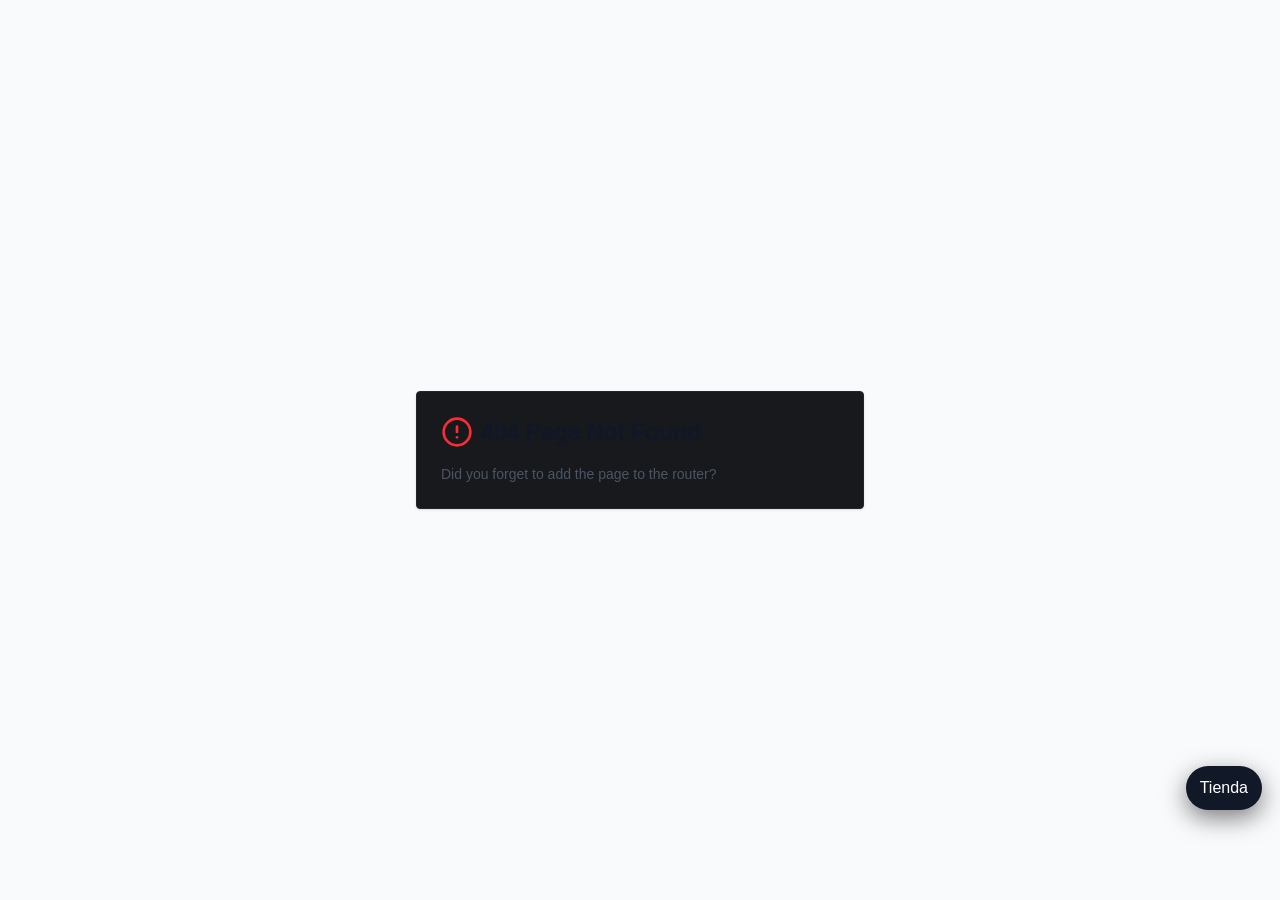
==== index.html @ 41b5351c "Add static store page and cart (demo mailto checkout)" ====
<!DOCTYPE html>
<html lang="en">
  <head>
    <meta charset="UTF-8" />
    <meta name="viewport" content="width=device-width, initial-scale=1.0, maximum-scale=1" />
    <title>galexx_mx</title>
    <meta name="description" content="galexx_mx — built on Replit. Update this description to reflect the app." />
    <meta name="robots" content="index, follow" />
    <meta property="og:title" content="galexx_mx" />
    <meta property="og:description" content="galexx_mx — built on Replit. Update this description to reflect the app." />
    <meta property="og:type" content="website" />
    <meta name="twitter:card" content="summary_large_image" />
    <meta name="twitter:title" content="galexx_mx" />
    <meta name="twitter:description" content="galexx_mx — built on Replit. Update this description to reflect the app." />
    <link rel="icon" type="image/svg+xml" href="favicon.svg" />
    <link rel="preload" as="style" href="assets/index-DTHkgMTy.css">
    <link rel="stylesheet" crossorigin href="assets/index-DTHkgMTy.css">
    <link rel="preload" as="script" href="assets/index-BHM8UHdv.js">
    <script type="module" crossorigin src="assets/index-BHM8UHdv.js"></script>
  </head>
  <body>
    <div id="root"></div>
    <a href="store.html" style="position:fixed;right:18px;bottom:90px;background:#111827;color:#fff;padding:10px 14px;border-radius:999px;z-index:999;box-shadow:0 8px 24px rgba(0,0,0,.5);text-decoration:none">Tienda</a>
  </body>
</html>
---- assets/index-DTHkgMTy.css ----
@layer components;@layer properties{@supports (((-webkit-hyphens:none)) and (not (margin-trim:inline))) or ((-moz-orient:inline) and (not (color:rgb(from red r g b)))){*,:before,:after,::backdrop{--tw-translate-x:0;--tw-translate-y:0;--tw-translate-z:0;--tw-scale-x:1;--tw-scale-y:1;--tw-scale-z:1;--tw-rotate-x:initial;--tw-rotate-y:initial;--tw-rotate-z:initial;--tw-skew-x:initial;--tw-skew-y:initial;--tw-scroll-snap-strictness:proximity;--tw-space-y-reverse:0;--tw-space-x-reverse:0;--tw-border-style:solid;--tw-gradient-position:initial;--tw-gradient-from:#0000;--tw-gradient-via:#0000;--tw-gradient-to:#0000;--tw-gradient-stops:initial;--tw-gradient-via-stops:initial;--tw-gradient-from-position:0%;--tw-gradient-via-position:50%;--tw-gradient-to-position:100%;--tw-leading:initial;--tw-font-weight:initial;--tw-tracking:initial;--tw-ordinal:initial;--tw-slashed-zero:initial;--tw-numeric-figure:initial;--tw-numeric-spacing:initial;--tw-numeric-fraction:initial;--tw-shadow:0 0 #0000;--tw-shadow-color:initial;--tw-shadow-alpha:100%;--tw-inset-shadow:0 0 #0000;--tw-inset-shadow-color:initial;--tw-inset-shadow-alpha:100%;--tw-ring-color:initial;--tw-ring-shadow:0 0 #0000;--tw-inset-ring-color:initial;--tw-inset-ring-shadow:0 0 #0000;--tw-ring-inset:initial;--tw-ring-offset-width:0px;--tw-ring-offset-color:#fff;--tw-ring-offset-shadow:0 0 #0000;--tw-outline-style:solid;--tw-backdrop-blur:initial;--tw-backdrop-brightness:initial;--tw-backdrop-contrast:initial;--tw-backdrop-grayscale:initial;--tw-backdrop-hue-rotate:initial;--tw-backdrop-invert:initial;--tw-backdrop-opacity:initial;--tw-backdrop-saturate:initial;--tw-backdrop-sepia:initial;--tw-duration:initial;--tw-ease:initial;--tw-content:"";--tw-animation-delay:0s;--tw-animation-direction:normal;--tw-animation-duration:initial;--tw-animation-fill-mode:none;--tw-animation-iteration-count:1;--tw-enter-blur:0;--tw-enter-opacity:1;--tw-enter-rotate:0;--tw-enter-scale:1;--tw-enter-translate-x:0;--tw-enter-translate-y:0;--tw-exit-blur:0;--tw-exit-opacity:1;--tw-exit-rotate:0;--tw-exit-scale:1;--tw-exit-translate-x:0;--tw-exit-translate-y:0}}}@layer theme{:root,:host{--font-mono:ui-monospace, SFMono-Regular, Menlo, Monaco, Consolas, "Liberation Mono", "Courier New", monospace;--color-red-50:oklch(97.1% .013 17.38);--color-red-300:oklch(80.8% .114 19.571);--color-red-400:oklch(70.4% .191 22.216);--color-red-500:oklch(63.7% .237 25.331);--color-red-600:oklch(57.7% .245 27.325);--color-gray-50:oklch(98.5% .002 247.839);--color-gray-600:oklch(44.6% .03 256.802);--color-gray-900:oklch(21% .034 264.665);--color-zinc-900:oklch(21% .006 285.885);--color-zinc-950:oklch(14.1% .005 285.823);--color-black:#000;--color-white:#fff;--spacing:.25rem;--container-sm:24rem;--container-md:28rem;--container-lg:32rem;--container-xl:36rem;--container-4xl:56rem;--container-5xl:64rem;--container-7xl:80rem;--text-xs:.75rem;--text-xs--line-height:calc(1 / .75);--text-sm:.875rem;--text-sm--line-height:calc(1.25 / .875);--text-base:1rem;--text-base--line-height: 1.5 ;--text-lg:1.125rem;--text-lg--line-height:calc(1.75 / 1.125);--text-xl:1.25rem;--text-xl--line-height:calc(1.75 / 1.25);--text-2xl:1.5rem;--text-2xl--line-height:calc(2 / 1.5);--text-3xl:1.875rem;--text-3xl--line-height: 1.2 ;--text-4xl:2.25rem;--text-4xl--line-height:calc(2.5 / 2.25);--text-5xl:3rem;--text-5xl--line-height:1;--text-6xl:3.75rem;--text-6xl--line-height:1;--text-7xl:4.5rem;--text-7xl--line-height:1;--text-8xl:6rem;--text-8xl--line-height:1;--font-weight-normal:400;--font-weight-medium:500;--font-weight-semibold:600;--font-weight-bold:700;--font-weight-black:900;--tracking-tighter:-.05em;--tracking-tight:-.025em;--tracking-wide:.025em;--tracking-wider:.05em;--tracking-widest:.1em;--leading-tight:1.25;--leading-snug:1.375;--leading-normal:1.5;--leading-relaxed:1.625;--ease-out:cubic-bezier(0, 0, .2, 1);--ease-in-out:cubic-bezier(.4, 0, .2, 1);--animate-spin:spin 1s linear infinite;--animate-pulse:pulse 2s cubic-bezier(.4, 0, .6, 1) infinite;--aspect-video:16 / 9;--default-transition-duration:.15s;--default-transition-timing-function:cubic-bezier(.4, 0, .2, 1);--default-font-family:"Inter", sans-serif;--default-mono-font-family:var(--font-mono);--color-border:hsl(var(--border))}}@layer base{*,:after,:before,::backdrop{box-sizing:border-box;border:0 solid;margin:0;padding:0}::file-selector-button{box-sizing:border-box;border:0 solid;margin:0;padding:0}html,:host{-webkit-text-size-adjust:100%;tab-size:4;line-height:1.5;font-family:var(--default-font-family,ui-sans-serif, system-ui, sans-serif, "Apple Color Emoji", "Segoe UI Emoji", "Segoe UI Symbol", "Noto Color Emoji");font-feature-settings:var(--default-font-feature-settings,normal);font-variation-settings:var(--default-font-variation-settings,normal);-webkit-tap-highlight-color:transparent}hr{height:0;color:inherit;border-top-width:1px}abbr:where([title]){-webkit-text-decoration:underline dotted;text-decoration:underline dotted}h1,h2,h3,h4,h5,h6{font-size:inherit;font-weight:inherit}a{color:inherit;-webkit-text-decoration:inherit;text-decoration:inherit}b,strong{font-weight:bolder}code,kbd,samp,pre{font-family:var(--default-mono-font-family,ui-monospace, SFMono-Regular, Menlo, Monaco, Consolas, "Liberation Mono", "Courier New", monospace);font-feature-settings:var(--default-mono-font-feature-settings,normal);font-variation-settings:var(--default-mono-font-variation-settings,normal);font-size:1em}small{font-size:80%}sub,sup{vertical-align:baseline;font-size:75%;line-height:0;position:relative}sub{bottom:-.25em}sup{top:-.5em}table{text-indent:0;border-color:inherit;border-collapse:collapse}:-moz-focusring{outline:auto}progress{vertical-align:baseline}summary{display:list-item}ol,ul,menu{list-style:none}img,svg,video,canvas,audio,iframe,embed,object{vertical-align:middle;display:block}img,video{max-width:100%;height:auto}button,input,select,optgroup,textarea{font:inherit;font-feature-settings:inherit;font-variation-settings:inherit;letter-spacing:inherit;color:inherit;opacity:1;background-color:#0000;border-radius:0}::file-selector-button{font:inherit;font-feature-settings:inherit;font-variation-settings:inherit;letter-spacing:inherit;color:inherit;opacity:1;background-color:#0000;border-radius:0}:where(select:is([multiple],[size])) optgroup{font-weight:bolder}:where(select:is([multiple],[size])) optgroup option{padding-inline-start:20px}::file-selector-button{margin-inline-end:4px}::placeholder{opacity:1}@supports (not ((-webkit-appearance:-apple-pay-button))) or (contain-intrinsic-size:1px){::placeholder{color:currentColor}@supports (color:color-mix(in lab,red,red)){::placeholder{color:color-mix(in oklab,currentcolor 50%,transparent)}}}textarea{resize:vertical}::-webkit-search-decoration{-webkit-appearance:none}::-webkit-date-and-time-value{min-height:1lh;text-align:inherit}::-webkit-datetime-edit{display:inline-flex}::-webkit-datetime-edit-fields-wrapper{padding:0}::-webkit-datetime-edit{padding-block:0}::-webkit-datetime-edit-year-field{padding-block:0}::-webkit-datetime-edit-month-field{padding-block:0}::-webkit-datetime-edit-day-field{padding-block:0}::-webkit-datetime-edit-hour-field{padding-block:0}::-webkit-datetime-edit-minute-field{padding-block:0}::-webkit-datetime-edit-second-field{padding-block:0}::-webkit-datetime-edit-millisecond-field{padding-block:0}::-webkit-datetime-edit-meridiem-field{padding-block:0}::-webkit-calendar-picker-indicator{line-height:1}:-moz-ui-invalid{box-shadow:none}button,input:where([type=button],[type=reset],[type=submit]){appearance:button}::file-selector-button{appearance:button}::-webkit-inner-spin-button{height:auto}::-webkit-outer-spin-button{height:auto}[hidden]:where(:not([hidden=until-found])){display:none!important}*{border-color:hsl(var(--border))}body{background-color:hsl(var(--background));color:hsl(var(--foreground));-webkit-font-smoothing:antialiased;-moz-osx-font-smoothing:grayscale;font-family:Inter,sans-serif}h1,h2,h3,h4,h5,h6{--tw-tracking:var(--tracking-tight);letter-spacing:var(--tracking-tight);font-family:Bricolage Grotesque,sans-serif}}@layer utilities{.\@container\/field-group{container:field-group/inline-size}.pointer-events-auto{pointer-events:auto}.pointer-events-none{pointer-events:none}.invisible{visibility:hidden}.sr-only{clip-path:inset(50%);white-space:nowrap;border-width:0;width:1px;height:1px;margin:-1px;padding:0;position:absolute;overflow:hidden}.absolute{position:absolute}.fixed{position:fixed}.relative{position:relative}.static{position:static}.inset-0{inset:calc(var(--spacing) * 0)}.inset-x-0{inset-inline:calc(var(--spacing) * 0)}.inset-y-0{inset-block:calc(var(--spacing) * 0)}.-top-12{top:calc(var(--spacing) * -12)}.top-0{top:calc(var(--spacing) * 0)}.top-1\.5{top:calc(var(--spacing) * 1.5)}.top-1\/2{top:50%}.top-2{top:calc(var(--spacing) * 2)}.top-3\.5{top:calc(var(--spacing) * 3.5)}.top-4{top:calc(var(--spacing) * 4)}.top-\[1px\]{top:1px}.top-\[50\%\]{top:50%}.top-\[60\%\]{top:60%}.top-full{top:100%}.-right-12{right:calc(var(--spacing) * -12)}.right-0{right:calc(var(--spacing) * 0)}.right-1{right:calc(var(--spacing) * 1)}.right-2{right:calc(var(--spacing) * 2)}.right-3{right:calc(var(--spacing) * 3)}.right-4{right:calc(var(--spacing) * 4)}.-bottom-12{bottom:calc(var(--spacing) * -12)}.bottom-0{bottom:calc(var(--spacing) * 0)}.bottom-10{bottom:calc(var(--spacing) * 10)}.-left-12{left:calc(var(--spacing) * -12)}.left-0{left:calc(var(--spacing) * 0)}.left-1\/2{left:50%}.left-2{left:calc(var(--spacing) * 2)}.left-\[50\%\]{left:50%}.z-10{z-index:10}.z-20{z-index:20}.z-30{z-index:30}.z-50{z-index:50}.z-\[1\]{z-index:1}.z-\[100\]{z-index:100}.order-first{order:-9999}.order-last{order:9999}.\!m-0{margin:calc(var(--spacing) * 0)!important}.-mx-1{margin-inline:calc(var(--spacing) * -1)}.mx-2{margin-inline:calc(var(--spacing) * 2)}.mx-3\.5{margin-inline:calc(var(--spacing) * 3.5)}.mx-4{margin-inline:calc(var(--spacing) * 4)}.mx-auto{margin-inline:auto}.-my-2{margin-block:calc(var(--spacing) * -2)}.my-0{margin-block:calc(var(--spacing) * 0)}.my-0\.5{margin-block:calc(var(--spacing) * .5)}.my-1{margin-block:calc(var(--spacing) * 1)}.-mt-4{margin-top:calc(var(--spacing) * -4)}.mt-1{margin-top:calc(var(--spacing) * 1)}.mt-1\.5{margin-top:calc(var(--spacing) * 1.5)}.mt-2{margin-top:calc(var(--spacing) * 2)}.mt-4{margin-top:calc(var(--spacing) * 4)}.mt-12{margin-top:calc(var(--spacing) * 12)}.mt-20{margin-top:calc(var(--spacing) * 20)}.mt-24{margin-top:calc(var(--spacing) * 24)}.mt-auto{margin-top:auto}.mr-2{margin-right:calc(var(--spacing) * 2)}.mb-1{margin-bottom:calc(var(--spacing) * 1)}.mb-2{margin-bottom:calc(var(--spacing) * 2)}.mb-3{margin-bottom:calc(var(--spacing) * 3)}.mb-4{margin-bottom:calc(var(--spacing) * 4)}.mb-6{margin-bottom:calc(var(--spacing) * 6)}.mb-8{margin-bottom:calc(var(--spacing) * 8)}.mb-12{margin-bottom:calc(var(--spacing) * 12)}.mb-16{margin-bottom:calc(var(--spacing) * 16)}.-ml-4{margin-left:calc(var(--spacing) * -4)}.ml-1{margin-left:calc(var(--spacing) * 1)}.ml-4{margin-left:calc(var(--spacing) * 4)}.ml-auto{margin-left:auto}.line-clamp-2{-webkit-line-clamp:2;-webkit-box-orient:vertical;display:-webkit-box;overflow:hidden}.block{display:block}.flex{display:flex}.grid{display:grid}.hidden{display:none}.inline-flex{display:inline-flex}.table{display:table}.aspect-square{aspect-ratio:1}.aspect-video{aspect-ratio:var(--aspect-video)}.size-4{width:calc(var(--spacing) * 4);height:calc(var(--spacing) * 4)}.size-6{width:calc(var(--spacing) * 6);height:calc(var(--spacing) * 6)}.size-8{width:calc(var(--spacing) * 8);height:calc(var(--spacing) * 8)}.size-10{width:calc(var(--spacing) * 10);height:calc(var(--spacing) * 10)}.size-\[--cell-size\]{width:--cell-size;height:--cell-size}.h-1\.5{height:calc(var(--spacing) * 1.5)}.h-2{height:calc(var(--spacing) * 2)}.h-2\.5{height:calc(var(--spacing) * 2.5)}.h-3{height:calc(var(--spacing) * 3)}.h-3\.5{height:calc(var(--spacing) * 3.5)}.h-4{height:calc(var(--spacing) * 4)}.h-5{height:calc(var(--spacing) * 5)}.h-6{height:calc(var(--spacing) * 6)}.h-7{height:calc(var(--spacing) * 7)}.h-8{height:calc(var(--spacing) * 8)}.h-9{height:calc(var(--spacing) * 9)}.h-10{height:calc(var(--spacing) * 10)}.h-12{height:calc(var(--spacing) * 12)}.h-20{height:calc(var(--spacing) * 20)}.h-\[--cell-size\]{height:--cell-size}.h-\[1px\]{height:1px}.h-\[60vh\]{height:60vh}.h-\[100dvh\]{height:100dvh}.h-\[var\(--radix-navigation-menu-viewport-height\)\]{height:var(--radix-navigation-menu-viewport-height)}.h-\[var\(--radix-select-trigger-height\)\]{height:var(--radix-select-trigger-height)}.h-auto{height:auto}.h-full{height:100%}.h-px{height:1px}.h-svh{height:100svh}.max-h-\[--radix-context-menu-content-available-height\]{max-height:--radix-context-menu-content-available-height}.max-h-\[--radix-select-content-available-height\]{max-height:--radix-select-content-available-height}.max-h-\[300px\]{max-height:300px}.max-h-\[var\(--radix-dropdown-menu-content-available-height\)\]{max-height:var(--radix-dropdown-menu-content-available-height)}.max-h-screen{max-height:100vh}.min-h-0{min-height:calc(var(--spacing) * 0)}.min-h-8{min-height:calc(var(--spacing) * 8)}.min-h-9{min-height:calc(var(--spacing) * 9)}.min-h-10{min-height:calc(var(--spacing) * 10)}.min-h-\[60px\]{min-height:60px}.min-h-screen{min-height:100vh}.min-h-svh{min-height:100svh}.w-0{width:calc(var(--spacing) * 0)}.w-1{width:calc(var(--spacing) * 1)}.w-2{width:calc(var(--spacing) * 2)}.w-2\.5{width:calc(var(--spacing) * 2.5)}.w-3{width:calc(var(--spacing) * 3)}.w-3\.5{width:calc(var(--spacing) * 3.5)}.w-3\/4{width:75%}.w-4{width:calc(var(--spacing) * 4)}.w-5{width:calc(var(--spacing) * 5)}.w-6{width:calc(var(--spacing) * 6)}.w-7{width:calc(var(--spacing) * 7)}.w-8{width:calc(var(--spacing) * 8)}.w-9{width:calc(var(--spacing) * 9)}.w-10{width:calc(var(--spacing) * 10)}.w-20{width:calc(var(--spacing) * 20)}.w-64{width:calc(var(--spacing) * 64)}.w-72{width:calc(var(--spacing) * 72)}.w-\[--cell-size\]{width:--cell-size}.w-\[1px\]{width:1px}.w-\[100px\]{width:100px}.w-\[var\(--sidebar-width\)\]{width:var(--sidebar-width)}.w-auto{width:auto}.w-fit{width:fit-content}.w-full{width:100%}.w-max{width:max-content}.w-px{width:1px}.max-w-4xl{max-width:var(--container-4xl)}.max-w-5xl{max-width:var(--container-5xl)}.max-w-7xl{max-width:var(--container-7xl)}.max-w-\[100vw\]{max-width:100vw}.max-w-\[var\(--skeleton-width\)\]{max-width:var(--skeleton-width)}.max-w-lg{max-width:var(--container-lg)}.max-w-max{max-width:max-content}.max-w-md{max-width:var(--container-md)}.max-w-sm{max-width:var(--container-sm)}.max-w-xl{max-width:var(--container-xl)}.min-w-0{min-width:calc(var(--spacing) * 0)}.min-w-5{min-width:calc(var(--spacing) * 5)}.min-w-8{min-width:calc(var(--spacing) * 8)}.min-w-9{min-width:calc(var(--spacing) * 9)}.min-w-10{min-width:calc(var(--spacing) * 10)}.min-w-\[--cell-size\]{min-width:--cell-size}.min-w-\[8rem\]{min-width:8rem}.min-w-\[12rem\]{min-width:12rem}.min-w-\[85vw\]{min-width:85vw}.min-w-\[var\(--radix-select-trigger-width\)\]{min-width:var(--radix-select-trigger-width)}.flex-1{flex:1}.shrink-0{flex-shrink:0}.grow{flex-grow:1}.grow-0{flex-grow:0}.basis-full{flex-basis:100%}.caption-bottom{caption-side:bottom}.border-collapse{border-collapse:collapse}.origin-\[--radix-context-menu-content-transform-origin\]{transform-origin:--radix-context-menu-content-transform-origin}.origin-\[--radix-dropdown-menu-content-transform-origin\]{transform-origin:--radix-dropdown-menu-content-transform-origin}.origin-\[--radix-hover-card-content-transform-origin\]{transform-origin:--radix-hover-card-content-transform-origin}.origin-\[--radix-menubar-content-transform-origin\]{transform-origin:--radix-menubar-content-transform-origin}.origin-\[--radix-popover-content-transform-origin\]{transform-origin:--radix-popover-content-transform-origin}.origin-\[--radix-select-content-transform-origin\]{transform-origin:--radix-select-content-transform-origin}.origin-\[--radix-tooltip-content-transform-origin\]{transform-origin:--radix-tooltip-content-transform-origin}.-translate-x-1\/2{--tw-translate-x: -50% ;translate:var(--tw-translate-x) var(--tw-translate-y)}.-translate-x-px{--tw-translate-x:-1px;translate:var(--tw-translate-x) var(--tw-translate-y)}.translate-x-\[-50\%\]{--tw-translate-x:-50%;translate:var(--tw-translate-x) var(--tw-translate-y)}.translate-x-px{--tw-translate-x:1px;translate:var(--tw-translate-x) var(--tw-translate-y)}.-translate-y-1\/2{--tw-translate-y: -50% ;translate:var(--tw-translate-x) var(--tw-translate-y)}.translate-y-\[-50\%\]{--tw-translate-y:-50%;translate:var(--tw-translate-x) var(--tw-translate-y)}.scale-105{--tw-scale-x:105%;--tw-scale-y:105%;--tw-scale-z:105%;scale:var(--tw-scale-x) var(--tw-scale-y)}.rotate-45{rotate:45deg}.rotate-90{rotate:90deg}.transform{transform:var(--tw-rotate-x,) var(--tw-rotate-y,) var(--tw-rotate-z,) var(--tw-skew-x,) var(--tw-skew-y,)}.animate-caret-blink{animation:1.25s ease-out infinite caret-blink}.animate-in{animation:enter var(--tw-animation-duration,var(--tw-duration,.15s))var(--tw-ease,ease)var(--tw-animation-delay,0s)var(--tw-animation-iteration-count,1)var(--tw-animation-direction,normal)var(--tw-animation-fill-mode,none)}.animate-pulse{animation:var(--animate-pulse)}.animate-spin{animation:var(--animate-spin)}.cursor-default{cursor:default}.cursor-pointer{cursor:pointer}.cursor-text{cursor:text}.touch-none{touch-action:none}.resize-none{resize:none}.snap-x{scroll-snap-type:x var(--tw-scroll-snap-strictness)}.snap-mandatory{--tw-scroll-snap-strictness:mandatory}.snap-center{scroll-snap-align:center}.list-disc{list-style-type:disc}.list-none{list-style-type:none}.grid-cols-1{grid-template-columns:repeat(1,minmax(0,1fr))}.flex-col{flex-direction:column}.flex-col-reverse{flex-direction:column-reverse}.flex-row{flex-direction:row}.flex-wrap{flex-wrap:wrap}.place-content-center{place-content:center}.items-center{align-items:center}.items-end{align-items:flex-end}.items-start{align-items:flex-start}.items-stretch{align-items:stretch}.justify-between{justify-content:space-between}.justify-center{justify-content:center}.justify-start{justify-content:flex-start}.gap-1{gap:calc(var(--spacing) * 1)}.gap-1\.5{gap:calc(var(--spacing) * 1.5)}.gap-2{gap:calc(var(--spacing) * 2)}.gap-2\.5{gap:calc(var(--spacing) * 2.5)}.gap-3{gap:calc(var(--spacing) * 3)}.gap-4{gap:calc(var(--spacing) * 4)}.gap-6{gap:calc(var(--spacing) * 6)}.gap-7{gap:calc(var(--spacing) * 7)}.gap-8{gap:calc(var(--spacing) * 8)}.gap-12{gap:calc(var(--spacing) * 12)}:where(.space-y-1\.5>:not(:last-child)){--tw-space-y-reverse:0;margin-block-start:calc(calc(var(--spacing) * 1.5) * var(--tw-space-y-reverse));margin-block-end:calc(calc(var(--spacing) * 1.5) * calc(1 - var(--tw-space-y-reverse)))}:where(.space-y-2>:not(:last-child)){--tw-space-y-reverse:0;margin-block-start:calc(calc(var(--spacing) * 2) * var(--tw-space-y-reverse));margin-block-end:calc(calc(var(--spacing) * 2) * calc(1 - var(--tw-space-y-reverse)))}:where(.space-x-1>:not(:last-child)){--tw-space-x-reverse:0;margin-inline-start:calc(calc(var(--spacing) * 1) * var(--tw-space-x-reverse));margin-inline-end:calc(calc(var(--spacing) * 1) * calc(1 - var(--tw-space-x-reverse)))}:where(.space-x-4>:not(:last-child)){--tw-space-x-reverse:0;margin-inline-start:calc(calc(var(--spacing) * 4) * var(--tw-space-x-reverse));margin-inline-end:calc(calc(var(--spacing) * 4) * calc(1 - var(--tw-space-x-reverse)))}.self-stretch{align-self:stretch}.overflow-auto{overflow:auto}.overflow-hidden{overflow:hidden}.overflow-x-auto{overflow-x:auto}.overflow-x-hidden{overflow-x:hidden}.overflow-y-auto{overflow-y:auto}.rounded-\[2px\]{border-radius:2px}.rounded-\[calc\(var\(--radius\)-5px\)\]{border-radius:calc(var(--radius) - 5px)}.rounded-\[inherit\]{border-radius:inherit}.rounded-full{border-radius:3.40282e38px}.rounded-lg{border-radius:var(--radius)}.rounded-md{border-radius:calc(var(--radius) - 2px)}.rounded-none{border-radius:0}.rounded-sm{border-radius:calc(var(--radius) - 4px)}.rounded-xl{border-radius:calc(var(--radius) + 4px)}.rounded-t-\[10px\]{border-top-left-radius:10px;border-top-right-radius:10px}.rounded-l-md{border-top-left-radius:calc(var(--radius) - 2px);border-bottom-left-radius:calc(var(--radius) - 2px)}.rounded-tl-sm{border-top-left-radius:calc(var(--radius) - 4px)}.rounded-r-md{border-top-right-radius:calc(var(--radius) - 2px);border-bottom-right-radius:calc(var(--radius) - 2px)}.border{border-style:var(--tw-border-style);border-width:1px}.border-0{border-style:var(--tw-border-style);border-width:0}.border-2{border-style:var(--tw-border-style);border-width:2px}.border-\[1\.5px\]{border-style:var(--tw-border-style);border-width:1.5px}.border-y{border-block-style:var(--tw-border-style);border-block-width:1px}.border-t{border-top-style:var(--tw-border-style);border-top-width:1px}.border-r{border-right-style:var(--tw-border-style);border-right-width:1px}.border-b{border-bottom-style:var(--tw-border-style);border-bottom-width:1px}.border-l{border-left-style:var(--tw-border-style);border-left-width:1px}.border-l-2{border-left-style:var(--tw-border-style);border-left-width:2px}.border-dashed{--tw-border-style:dashed;border-style:dashed}.\[border-color\:var\(--badge-outline\)\]{border-color:var(--badge-outline)}.\[border-color\:var\(--button-outline\)\]{border-color:var(--button-outline)}.border-\[--color-border\]{border-color:--color-border}.border-border,.border-border\/50{border-color:hsl(var(--border))}@supports (color:color-mix(in lab,red,red)){.border-border\/50{border-color:color-mix(in oklab,hsl(var(--border)) 50%,transparent)}}.border-destructive{border-color:hsl(var(--destructive))}.border-destructive-border{border-color:var(--destructive-border)}.border-destructive\/50{border-color:hsl(var(--destructive))}@supports (color:color-mix(in lab,red,red)){.border-destructive\/50{border-color:color-mix(in oklab,hsl(var(--destructive)) 50%,transparent)}}.border-input{border-color:hsl(var(--input))}.border-primary{border-color:hsl(var(--primary))}.border-primary-border{border-color:var(--primary-border)}.border-primary\/50{border-color:hsl(var(--primary))}@supports (color:color-mix(in lab,red,red)){.border-primary\/50{border-color:color-mix(in oklab,hsl(var(--primary)) 50%,transparent)}}.border-secondary-border{border-color:var(--secondary-border)}.border-transparent{border-color:#0000}.border-white\/5{border-color:#ffffff0d}@supports (color:color-mix(in lab,red,red)){.border-white\/5{border-color:color-mix(in oklab,var(--color-white) 5%,transparent)}}.border-white\/20{border-color:#fff3}@supports (color:color-mix(in lab,red,red)){.border-white\/20{border-color:color-mix(in oklab,var(--color-white) 20%,transparent)}}.border-t-transparent{border-top-color:#0000}.border-l-transparent{border-left-color:#0000}.bg-\[--color-bg\]{background-color:--color-bg}.bg-accent{background-color:hsl(var(--accent))}.bg-background{background-color:hsl(var(--background))}.bg-black{background-color:var(--color-black)}.bg-black\/80{background-color:#000c}@supports (color:color-mix(in lab,red,red)){.bg-black\/80{background-color:color-mix(in oklab,var(--color-black) 80%,transparent)}}.bg-border{background-color:hsl(var(--border))}.bg-card{background-color:hsl(var(--card))}.bg-destructive{background-color:hsl(var(--destructive))}.bg-foreground{background-color:hsl(var(--foreground))}.bg-gray-50{background-color:var(--color-gray-50)}.bg-input{background-color:hsl(var(--input))}.bg-muted,.bg-muted\/50{background-color:hsl(var(--muted))}@supports (color:color-mix(in lab,red,red)){.bg-muted\/50{background-color:color-mix(in oklab,hsl(var(--muted)) 50%,transparent)}}.bg-popover{background-color:hsl(var(--popover))}.bg-primary,.bg-primary\/10{background-color:hsl(var(--primary))}@supports (color:color-mix(in lab,red,red)){.bg-primary\/10{background-color:color-mix(in oklab,hsl(var(--primary)) 10%,transparent)}}.bg-primary\/20{background-color:hsl(var(--primary))}@supports (color:color-mix(in lab,red,red)){.bg-primary\/20{background-color:color-mix(in oklab,hsl(var(--primary)) 20%,transparent)}}.bg-secondary{background-color:hsl(var(--secondary))}.bg-transparent{background-color:#0000}.bg-zinc-900{background-color:var(--color-zinc-900)}.bg-zinc-950{background-color:var(--color-zinc-950)}.bg-gradient-to-b{--tw-gradient-position:to bottom in oklab;background-image:linear-gradient(var(--tw-gradient-stops))}.bg-gradient-to-t{--tw-gradient-position:to top in oklab;background-image:linear-gradient(var(--tw-gradient-stops))}.bg-\[radial-gradient\(circle_at_center\,_var\(--tw-gradient-stops\)\)\]{background-image:radial-gradient(circle at center,var(--tw-gradient-stops))}.from-black{--tw-gradient-from:var(--color-black);--tw-gradient-stops:var(--tw-gradient-via-stops,var(--tw-gradient-position), var(--tw-gradient-from) var(--tw-gradient-from-position), var(--tw-gradient-to) var(--tw-gradient-to-position))}.from-black\/40{--tw-gradient-from:#0006}@supports (color:color-mix(in lab,red,red)){.from-black\/40{--tw-gradient-from:color-mix(in oklab, var(--color-black) 40%, transparent)}}.from-black\/40{--tw-gradient-stops:var(--tw-gradient-via-stops,var(--tw-gradient-position), var(--tw-gradient-from) var(--tw-gradient-from-position), var(--tw-gradient-to) var(--tw-gradient-to-position))}.from-black\/80{--tw-gradient-from:#000c}@supports (color:color-mix(in lab,red,red)){.from-black\/80{--tw-gradient-from:color-mix(in oklab, var(--color-black) 80%, transparent)}}.from-black\/80{--tw-gradient-stops:var(--tw-gradient-via-stops,var(--tw-gradient-position), var(--tw-gradient-from) var(--tw-gradient-from-position), var(--tw-gradient-to) var(--tw-gradient-to-position))}.via-black{--tw-gradient-via:var(--color-black);--tw-gradient-via-stops:var(--tw-gradient-position), var(--tw-gradient-from) var(--tw-gradient-from-position), var(--tw-gradient-via) var(--tw-gradient-via-position), var(--tw-gradient-to) var(--tw-gradient-to-position);--tw-gradient-stops:var(--tw-gradient-via-stops)}.via-transparent{--tw-gradient-via:transparent;--tw-gradient-via-stops:var(--tw-gradient-position), var(--tw-gradient-from) var(--tw-gradient-from-position), var(--tw-gradient-via) var(--tw-gradient-via-position), var(--tw-gradient-to) var(--tw-gradient-to-position);--tw-gradient-stops:var(--tw-gradient-via-stops)}.to-background{--tw-gradient-to:hsl(var(--background));--tw-gradient-stops:var(--tw-gradient-via-stops,var(--tw-gradient-position), var(--tw-gradient-from) var(--tw-gradient-from-position), var(--tw-gradient-to) var(--tw-gradient-to-position))}.to-transparent{--tw-gradient-to:transparent;--tw-gradient-stops:var(--tw-gradient-via-stops,var(--tw-gradient-position), var(--tw-gradient-from) var(--tw-gradient-from-position), var(--tw-gradient-to) var(--tw-gradient-to-position))}.fill-current{fill:currentColor}.fill-primary{fill:hsl(var(--primary))}.object-cover{object-fit:cover}.object-center{object-position:center}.p-0{padding:calc(var(--spacing) * 0)}.p-1{padding:calc(var(--spacing) * 1)}.p-2{padding:calc(var(--spacing) * 2)}.p-3{padding:calc(var(--spacing) * 3)}.p-4{padding:calc(var(--spacing) * 4)}.p-6{padding:calc(var(--spacing) * 6)}.p-8{padding:calc(var(--spacing) * 8)}.p-\[1px\]{padding:1px}.px-1{padding-inline:calc(var(--spacing) * 1)}.px-1\.5{padding-inline:calc(var(--spacing) * 1.5)}.px-2{padding-inline:calc(var(--spacing) * 2)}.px-2\.5{padding-inline:calc(var(--spacing) * 2.5)}.px-3{padding-inline:calc(var(--spacing) * 3)}.px-4{padding-inline:calc(var(--spacing) * 4)}.px-6{padding-inline:calc(var(--spacing) * 6)}.px-8{padding-inline:calc(var(--spacing) * 8)}.px-10{padding-inline:calc(var(--spacing) * 10)}.px-\[--cell-size\]{padding-inline:--cell-size}.py-0\.5{padding-block:calc(var(--spacing) * .5)}.py-1{padding-block:calc(var(--spacing) * 1)}.py-1\.5{padding-block:calc(var(--spacing) * 1.5)}.py-2{padding-block:calc(var(--spacing) * 2)}.py-3{padding-block:calc(var(--spacing) * 3)}.py-4{padding-block:calc(var(--spacing) * 4)}.py-5{padding-block:calc(var(--spacing) * 5)}.py-6{padding-block:calc(var(--spacing) * 6)}.py-16{padding-block:calc(var(--spacing) * 16)}.py-24{padding-block:calc(var(--spacing) * 24)}.py-32{padding-block:calc(var(--spacing) * 32)}.pt-0{padding-top:calc(var(--spacing) * 0)}.pt-3{padding-top:calc(var(--spacing) * 3)}.pt-4{padding-top:calc(var(--spacing) * 4)}.pt-6{padding-top:calc(var(--spacing) * 6)}.pr-1{padding-right:calc(var(--spacing) * 1)}.pr-2{padding-right:calc(var(--spacing) * 2)}.pr-2\.5{padding-right:calc(var(--spacing) * 2.5)}.pr-3{padding-right:calc(var(--spacing) * 3)}.pr-8{padding-right:calc(var(--spacing) * 8)}.pb-3{padding-bottom:calc(var(--spacing) * 3)}.pb-4{padding-bottom:calc(var(--spacing) * 4)}.pb-12{padding-bottom:calc(var(--spacing) * 12)}.pl-2{padding-left:calc(var(--spacing) * 2)}.pl-2\.5{padding-left:calc(var(--spacing) * 2.5)}.pl-3{padding-left:calc(var(--spacing) * 3)}.pl-4{padding-left:calc(var(--spacing) * 4)}.pl-6{padding-left:calc(var(--spacing) * 6)}.pl-8{padding-left:calc(var(--spacing) * 8)}.text-center{text-align:center}.text-left{text-align:left}.align-middle{vertical-align:middle}.font-display{font-family:Bricolage Grotesque,sans-serif}.font-mono{font-family:var(--font-mono)}.font-sans{font-family:Inter,sans-serif}.text-2xl{font-size:var(--text-2xl);line-height:var(--tw-leading,var(--text-2xl--line-height))}.text-3xl{font-size:var(--text-3xl);line-height:var(--tw-leading,var(--text-3xl--line-height))}.text-4xl{font-size:var(--text-4xl);line-height:var(--tw-leading,var(--text-4xl--line-height))}.text-5xl{font-size:var(--text-5xl);line-height:var(--tw-leading,var(--text-5xl--line-height))}.text-7xl{font-size:var(--text-7xl);line-height:var(--tw-leading,var(--text-7xl--line-height))}.text-base{font-size:var(--text-base);line-height:var(--tw-leading,var(--text-base--line-height))}.text-lg{font-size:var(--text-lg);line-height:var(--tw-leading,var(--text-lg--line-height))}.text-sm{font-size:var(--text-sm);line-height:var(--tw-leading,var(--text-sm--line-height))}.text-sm\/relaxed{font-size:var(--text-sm);line-height:var(--leading-relaxed)}.text-xl{font-size:var(--text-xl);line-height:var(--tw-leading,var(--text-xl--line-height))}.text-xs{font-size:var(--text-xs);line-height:var(--tw-leading,var(--text-xs--line-height))}.text-\[0\.8rem\]{font-size:.8rem}.leading-\[0\.85\]{--tw-leading:.85;line-height:.85}.leading-none{--tw-leading:1;line-height:1}.leading-normal{--tw-leading:var(--leading-normal);line-height:var(--leading-normal)}.leading-relaxed{--tw-leading:var(--leading-relaxed);line-height:var(--leading-relaxed)}.leading-snug{--tw-leading:var(--leading-snug);line-height:var(--leading-snug)}.leading-tight{--tw-leading:var(--leading-tight);line-height:var(--leading-tight)}.font-black{--tw-font-weight:var(--font-weight-black);font-weight:var(--font-weight-black)}.font-bold{--tw-font-weight:var(--font-weight-bold);font-weight:var(--font-weight-bold)}.font-medium{--tw-font-weight:var(--font-weight-medium);font-weight:var(--font-weight-medium)}.font-normal{--tw-font-weight:var(--font-weight-normal);font-weight:var(--font-weight-normal)}.font-semibold{--tw-font-weight:var(--font-weight-semibold);font-weight:var(--font-weight-semibold)}.tracking-tight{--tw-tracking:var(--tracking-tight);letter-spacing:var(--tracking-tight)}.tracking-tighter{--tw-tracking:var(--tracking-tighter);letter-spacing:var(--tracking-tighter)}.tracking-wide{--tw-tracking:var(--tracking-wide);letter-spacing:var(--tracking-wide)}.tracking-wider{--tw-tracking:var(--tracking-wider);letter-spacing:var(--tracking-wider)}.tracking-widest{--tw-tracking:var(--tracking-widest);letter-spacing:var(--tracking-widest)}.text-balance{text-wrap:balance}.break-words{overflow-wrap:break-word}.whitespace-nowrap{white-space:nowrap}.text-accent-foreground{color:hsl(var(--accent-foreground))}.text-black{color:var(--color-black)}.text-black\/80{color:#000c}@supports (color:color-mix(in lab,red,red)){.text-black\/80{color:color-mix(in oklab,var(--color-black) 80%,transparent)}}.text-card-foreground{color:hsl(var(--card-foreground))}.text-current{color:currentColor}.text-destructive{color:hsl(var(--destructive))}.text-destructive-foreground{color:hsl(var(--destructive-foreground))}.text-foreground,.text-foreground\/50{color:hsl(var(--foreground))}@supports (color:color-mix(in lab,red,red)){.text-foreground\/50{color:color-mix(in oklab,hsl(var(--foreground)) 50%,transparent)}}.text-gray-600{color:var(--color-gray-600)}.text-gray-900{color:var(--color-gray-900)}.text-muted-foreground{color:hsl(var(--muted-foreground))}.text-popover-foreground{color:hsl(var(--popover-foreground))}.text-primary{color:hsl(var(--primary))}.text-primary-foreground{color:hsl(var(--primary-foreground))}.text-red-500{color:var(--color-red-500)}.text-secondary-foreground{color:hsl(var(--secondary-foreground))}.text-white{color:var(--color-white)}.text-white\/10{color:#ffffff1a}@supports (color:color-mix(in lab,red,red)){.text-white\/10{color:color-mix(in oklab,var(--color-white) 10%,transparent)}}.text-white\/50{color:#ffffff80}@supports (color:color-mix(in lab,red,red)){.text-white\/50{color:color-mix(in oklab,var(--color-white) 50%,transparent)}}.text-white\/80{color:#fffc}@supports (color:color-mix(in lab,red,red)){.text-white\/80{color:color-mix(in oklab,var(--color-white) 80%,transparent)}}.uppercase{text-transform:uppercase}.tabular-nums{--tw-numeric-spacing:tabular-nums;font-variant-numeric:var(--tw-ordinal,) var(--tw-slashed-zero,) var(--tw-numeric-figure,) var(--tw-numeric-spacing,) var(--tw-numeric-fraction,)}.underline-offset-4{text-underline-offset:4px}.opacity-0{opacity:0}.opacity-10{opacity:.1}.opacity-50{opacity:.5}.opacity-60{opacity:.6}.opacity-70{opacity:.7}.opacity-90{opacity:.9}.mix-blend-difference{mix-blend-mode:difference}.mix-blend-overlay{mix-blend-mode:overlay}.shadow{--tw-shadow:0 1px 3px 0 var(--tw-shadow-color,#0000001a), 0 1px 2px -1px var(--tw-shadow-color,#0000001a);box-shadow:var(--tw-inset-shadow),var(--tw-inset-ring-shadow),var(--tw-ring-offset-shadow),var(--tw-ring-shadow),var(--tw-shadow)}.shadow-\[0_0_0_1px_hsl\(var\(--sidebar-border\)\)\]{--tw-shadow:0 0 0 1px var(--tw-shadow-color,hsl(var(--sidebar-border)));box-shadow:var(--tw-inset-shadow),var(--tw-inset-ring-shadow),var(--tw-ring-offset-shadow),var(--tw-ring-shadow),var(--tw-shadow)}.shadow-lg{--tw-shadow:0 10px 15px -3px var(--tw-shadow-color,#0000001a), 0 4px 6px -4px var(--tw-shadow-color,#0000001a);box-shadow:var(--tw-inset-shadow),var(--tw-inset-ring-shadow),var(--tw-ring-offset-shadow),var(--tw-ring-shadow),var(--tw-shadow)}.shadow-md{--tw-shadow:0 4px 6px -1px var(--tw-shadow-color,#0000001a), 0 2px 4px -2px var(--tw-shadow-color,#0000001a);box-shadow:var(--tw-inset-shadow),var(--tw-inset-ring-shadow),var(--tw-ring-offset-shadow),var(--tw-ring-shadow),var(--tw-shadow)}.shadow-none{--tw-shadow:0 0 #0000;box-shadow:var(--tw-inset-shadow),var(--tw-inset-ring-shadow),var(--tw-ring-offset-shadow),var(--tw-ring-shadow),var(--tw-shadow)}.shadow-sm{--tw-shadow:0 1px 3px 0 var(--tw-shadow-color,#0000001a), 0 1px 2px -1px var(--tw-shadow-color,#0000001a);box-shadow:var(--tw-inset-shadow),var(--tw-inset-ring-shadow),var(--tw-ring-offset-shadow),var(--tw-ring-shadow),var(--tw-shadow)}.shadow-xl{--tw-shadow:0 20px 25px -5px var(--tw-shadow-color,#0000001a), 0 8px 10px -6px var(--tw-shadow-color,#0000001a);box-shadow:var(--tw-inset-shadow),var(--tw-inset-ring-shadow),var(--tw-ring-offset-shadow),var(--tw-ring-shadow),var(--tw-shadow)}.shadow-xs{--tw-shadow:0 1px 2px 0 var(--tw-shadow-color,#0000000d);box-shadow:var(--tw-inset-shadow),var(--tw-inset-ring-shadow),var(--tw-ring-offset-shadow),var(--tw-ring-shadow),var(--tw-shadow)}.ring-0{--tw-ring-shadow:var(--tw-ring-inset,) 0 0 0 calc(0px + var(--tw-ring-offset-width)) var(--tw-ring-color,currentcolor);box-shadow:var(--tw-inset-shadow),var(--tw-inset-ring-shadow),var(--tw-ring-offset-shadow),var(--tw-ring-shadow),var(--tw-shadow)}.ring-1{--tw-ring-shadow:var(--tw-ring-inset,) 0 0 0 calc(1px + var(--tw-ring-offset-width)) var(--tw-ring-color,currentcolor);box-shadow:var(--tw-inset-shadow),var(--tw-inset-ring-shadow),var(--tw-ring-offset-shadow),var(--tw-ring-shadow),var(--tw-shadow)}.ring-ring{--tw-ring-color:hsl(var(--ring))}.ring-offset-background{--tw-ring-offset-color:hsl(var(--background))}.outline-hidden{--tw-outline-style:none;outline-style:none}@media(forced-colors:active){.outline-hidden{outline-offset:2px;outline:2px solid #0000}}.outline{outline-style:var(--tw-outline-style);outline-width:1px}.outline-2{outline-style:var(--tw-outline-style);outline-width:2px}.outline-offset-2{outline-offset:2px}.outline-transparent{outline-color:#0000}.backdrop-blur{--tw-backdrop-blur:blur(8px);-webkit-backdrop-filter:var(--tw-backdrop-blur,) var(--tw-backdrop-brightness,) var(--tw-backdrop-contrast,) var(--tw-backdrop-grayscale,) var(--tw-backdrop-hue-rotate,) var(--tw-backdrop-invert,) var(--tw-backdrop-opacity,) var(--tw-backdrop-saturate,) var(--tw-backdrop-sepia,);backdrop-filter:var(--tw-backdrop-blur,) var(--tw-backdrop-brightness,) var(--tw-backdrop-contrast,) var(--tw-backdrop-grayscale,) var(--tw-backdrop-hue-rotate,) var(--tw-backdrop-invert,) var(--tw-backdrop-opacity,) var(--tw-backdrop-saturate,) var(--tw-backdrop-sepia,)}.transition{transition-property:color,background-color,border-color,outline-color,text-decoration-color,fill,stroke,--tw-gradient-from,--tw-gradient-via,--tw-gradient-to,opacity,box-shadow,transform,translate,scale,rotate,filter,-webkit-backdrop-filter,backdrop-filter,display,content-visibility,overlay,pointer-events;transition-timing-function:var(--tw-ease,var(--default-transition-timing-function));transition-duration:var(--tw-duration,var(--default-transition-duration))}.transition-\[color\,box-shadow\]{transition-property:color,box-shadow;transition-timing-function:var(--tw-ease,var(--default-transition-timing-function));transition-duration:var(--tw-duration,var(--default-transition-duration))}.transition-\[left\,right\,width\]{transition-property:left,right,width;transition-timing-function:var(--tw-ease,var(--default-transition-timing-function));transition-duration:var(--tw-duration,var(--default-transition-duration))}.transition-\[margin\,opacity\]{transition-property:margin,opacity;transition-timing-function:var(--tw-ease,var(--default-transition-timing-function));transition-duration:var(--tw-duration,var(--default-transition-duration))}.transition-\[width\,height\,padding\]{transition-property:width,height,padding;transition-timing-function:var(--tw-ease,var(--default-transition-timing-function));transition-duration:var(--tw-duration,var(--default-transition-duration))}.transition-\[width\]{transition-property:width;transition-timing-function:var(--tw-ease,var(--default-transition-timing-function));transition-duration:var(--tw-duration,var(--default-transition-duration))}.transition-all{transition-property:all;transition-timing-function:var(--tw-ease,var(--default-transition-timing-function));transition-duration:var(--tw-duration,var(--default-transition-duration))}.transition-colors{transition-property:color,background-color,border-color,outline-color,text-decoration-color,fill,stroke,--tw-gradient-from,--tw-gradient-via,--tw-gradient-to;transition-timing-function:var(--tw-ease,var(--default-transition-timing-function));transition-duration:var(--tw-duration,var(--default-transition-duration))}.transition-opacity{transition-property:opacity;transition-timing-function:var(--tw-ease,var(--default-transition-timing-function));transition-duration:var(--tw-duration,var(--default-transition-duration))}.transition-transform{transition-property:transform,translate,scale,rotate;transition-timing-function:var(--tw-ease,var(--default-transition-timing-function));transition-duration:var(--tw-duration,var(--default-transition-duration))}.duration-100{--tw-duration:.1s;transition-duration:.1s}.duration-200{--tw-duration:.2s;transition-duration:.2s}.duration-300{--tw-duration:.3s;transition-duration:.3s}.duration-500{--tw-duration:.5s;transition-duration:.5s}.duration-700{--tw-duration:.7s;transition-duration:.7s}.duration-1000{--tw-duration:1s;transition-duration:1s}.ease-in-out{--tw-ease:var(--ease-in-out);transition-timing-function:var(--ease-in-out)}.ease-linear{--tw-ease:linear;transition-timing-function:linear}.ease-out{--tw-ease:var(--ease-out);transition-timing-function:var(--ease-out)}.fade-in-0{--tw-enter-opacity:0}.outline-none{--tw-outline-style:none;outline-style:none}.select-none{-webkit-user-select:none;user-select:none}.zoom-in-95{--tw-enter-scale:.95}.\[--cell-size\:2rem\]{--cell-size:2rem}.group-focus-within\/menu-item\:opacity-100:is(:where(.group\/menu-item):focus-within *){opacity:1}@media(hover:hover){.group-hover\:translate-x-1:is(:where(.group):hover *){--tw-translate-x:calc(var(--spacing) * 1);translate:var(--tw-translate-x) var(--tw-translate-y)}.group-hover\:translate-x-2:is(:where(.group):hover *){--tw-translate-x:calc(var(--spacing) * 2);translate:var(--tw-translate-x) var(--tw-translate-y)}.group-hover\:scale-105:is(:where(.group):hover *){--tw-scale-x:105%;--tw-scale-y:105%;--tw-scale-z:105%;scale:var(--tw-scale-x) var(--tw-scale-y)}.group-hover\:border-primary:is(:where(.group):hover *){border-color:hsl(var(--primary))}.group-hover\:bg-primary:is(:where(.group):hover *){background-color:hsl(var(--primary))}.group-hover\:text-black:is(:where(.group):hover *){color:var(--color-black)}.group-hover\:text-primary:is(:where(.group):hover *){color:hsl(var(--primary))}.group-hover\:opacity-100:is(:where(.group):hover *),.group-hover\/menu-item\:opacity-100:is(:where(.group\/menu-item):hover *){opacity:1}}.group-has-data-\[sidebar\=menu-action\]\/menu-item\:pr-8:is(:where(.group\/menu-item):has([data-sidebar=menu-action]) *){padding-right:calc(var(--spacing) * 8)}.group-has-\[\[data-orientation\=horizontal\]\]\/field\:text-balance:is(:where(.group\/field):has([data-orientation=horizontal]) *){text-wrap:balance}.group-has-\[\[data-slot\=item-description\]\]\/item\:translate-y-0\.5:is(:where(.group\/item):has([data-slot=item-description]) *){--tw-translate-y:calc(var(--spacing) * .5);translate:var(--tw-translate-x) var(--tw-translate-y)}.group-has-\[\[data-slot\=item-description\]\]\/item\:self-start:is(:where(.group\/item):has([data-slot=item-description]) *){align-self:flex-start}.group-has-\[\>input\]\/input-group\:pt-2\.5:is(:where(.group\/input-group):has(>input) *){padding-top:calc(var(--spacing) * 2.5)}.group-has-\[\>input\]\/input-group\:pb-2\.5:is(:where(.group\/input-group):has(>input) *){padding-bottom:calc(var(--spacing) * 2.5)}.group-data-\[collapsible\=icon\]\:-mt-8:is(:where(.group)[data-collapsible=icon] *){margin-top:calc(var(--spacing) * -8)}.group-data-\[collapsible\=icon\]\:hidden:is(:where(.group)[data-collapsible=icon] *){display:none}.group-data-\[collapsible\=icon\]\:h-8\!:is(:where(.group)[data-collapsible=icon] *){height:calc(var(--spacing) * 8)!important}.group-data-\[collapsible\=icon\]\:w-8\!:is(:where(.group)[data-collapsible=icon] *){width:calc(var(--spacing) * 8)!important}.group-data-\[collapsible\=icon\]\:w-\[calc\(var\(--sidebar-width-icon\)\+var\(--spacing-4\)\)\]:is(:where(.group)[data-collapsible=icon] *){width:calc(var(--sidebar-width-icon) + var(--spacing-4))}.group-data-\[collapsible\=icon\]\:w-\[calc\(var\(--sidebar-width-icon\)\+var\(--spacing-4\)\+2px\)\]:is(:where(.group)[data-collapsible=icon] *){width:calc(var(--sidebar-width-icon) + var(--spacing-4) + 2px)}.group-data-\[collapsible\=icon\]\:w-\[var\(--sidebar-width-icon\)\]:is(:where(.group)[data-collapsible=icon] *){width:var(--sidebar-width-icon)}.group-data-\[collapsible\=icon\]\:overflow-hidden:is(:where(.group)[data-collapsible=icon] *){overflow:hidden}.group-data-\[collapsible\=icon\]\:p-0\!:is(:where(.group)[data-collapsible=icon] *){padding:calc(var(--spacing) * 0)!important}.group-data-\[collapsible\=icon\]\:p-2\!:is(:where(.group)[data-collapsible=icon] *){padding:calc(var(--spacing) * 2)!important}.group-data-\[collapsible\=icon\]\:opacity-0:is(:where(.group)[data-collapsible=icon] *){opacity:0}.group-data-\[collapsible\=offcanvas\]\:right-\[calc\(var\(--sidebar-width\)\*-1\)\]:is(:where(.group)[data-collapsible=offcanvas] *){right:calc(var(--sidebar-width) * -1)}.group-data-\[collapsible\=offcanvas\]\:left-\[calc\(var\(--sidebar-width\)\*-1\)\]:is(:where(.group)[data-collapsible=offcanvas] *){left:calc(var(--sidebar-width) * -1)}.group-data-\[collapsible\=offcanvas\]\:w-0:is(:where(.group)[data-collapsible=offcanvas] *){width:calc(var(--spacing) * 0)}.group-data-\[collapsible\=offcanvas\]\:translate-x-0:is(:where(.group)[data-collapsible=offcanvas] *){--tw-translate-x:calc(var(--spacing) * 0);translate:var(--tw-translate-x) var(--tw-translate-y)}.group-data-\[disabled\=true\]\/field\:opacity-50:is(:where(.group\/field)[data-disabled=true] *),.group-data-\[disabled\=true\]\/input-group\:opacity-50:is(:where(.group\/input-group)[data-disabled=true] *){opacity:.5}.group-data-\[focused\=true\]\/day\:relative:is(:where(.group\/day)[data-focused=true] *){position:relative}.group-data-\[focused\=true\]\/day\:z-10:is(:where(.group\/day)[data-focused=true] *){z-index:10}.group-data-\[focused\=true\]\/day\:border-ring:is(:where(.group\/day)[data-focused=true] *){border-color:hsl(var(--ring))}.group-data-\[focused\=true\]\/day\:ring-\[3px\]:is(:where(.group\/day)[data-focused=true] *){--tw-ring-shadow:var(--tw-ring-inset,) 0 0 0 calc(3px + var(--tw-ring-offset-width)) var(--tw-ring-color,currentcolor);box-shadow:var(--tw-inset-shadow),var(--tw-inset-ring-shadow),var(--tw-ring-offset-shadow),var(--tw-ring-shadow),var(--tw-shadow)}.group-data-\[focused\=true\]\/day\:ring-ring\/50:is(:where(.group\/day)[data-focused=true] *){--tw-ring-color:hsl(var(--ring))}@supports (color:color-mix(in lab,red,red)){.group-data-\[focused\=true\]\/day\:ring-ring\/50:is(:where(.group\/day)[data-focused=true] *){--tw-ring-color:color-mix(in oklab, hsl(var(--ring)) 50%, transparent)}}.group-data-\[side\=left\]\:-right-4:is(:where(.group)[data-side=left] *){right:calc(var(--spacing) * -4)}.group-data-\[side\=left\]\:border-r:is(:where(.group)[data-side=left] *){border-right-style:var(--tw-border-style);border-right-width:1px}.group-data-\[side\=right\]\:left-0:is(:where(.group)[data-side=right] *){left:calc(var(--spacing) * 0)}.group-data-\[side\=right\]\:rotate-180:is(:where(.group)[data-side=right] *){rotate:180deg}.group-data-\[side\=right\]\:border-l:is(:where(.group)[data-side=right] *){border-left-style:var(--tw-border-style);border-left-width:1px}.group-data-\[state\=open\]\:rotate-180:is(:where(.group)[data-state=open] *){rotate:180deg}.group-data-\[variant\=floating\]\:rounded-lg:is(:where(.group)[data-variant=floating] *){border-radius:var(--radius)}.group-data-\[variant\=floating\]\:border:is(:where(.group)[data-variant=floating] *){border-style:var(--tw-border-style);border-width:1px}.group-data-\[variant\=floating\]\:shadow-sm:is(:where(.group)[data-variant=floating] *){--tw-shadow:0 1px 3px 0 var(--tw-shadow-color,#0000001a), 0 1px 2px -1px var(--tw-shadow-color,#0000001a);box-shadow:var(--tw-inset-shadow),var(--tw-inset-ring-shadow),var(--tw-ring-offset-shadow),var(--tw-ring-shadow),var(--tw-shadow)}.group-data-\[variant\=outline\]\/field-group\:-mb-2:is(:where(.group\/field-group)[data-variant=outline] *){margin-bottom:calc(var(--spacing) * -2)}.group-\[\.destructive\]\:border-muted\/40:is(:where(.group).destructive *){border-color:hsl(var(--muted))}@supports (color:color-mix(in lab,red,red)){.group-\[\.destructive\]\:border-muted\/40:is(:where(.group).destructive *){border-color:color-mix(in oklab,hsl(var(--muted)) 40%,transparent)}}.group-\[\.destructive\]\:text-red-300:is(:where(.group).destructive *){color:var(--color-red-300)}.group-\[\.toast\]\:bg-muted:is(:where(.group).toast *){background-color:hsl(var(--muted))}.group-\[\.toast\]\:bg-primary:is(:where(.group).toast *){background-color:hsl(var(--primary))}.group-\[\.toast\]\:text-muted-foreground:is(:where(.group).toast *){color:hsl(var(--muted-foreground))}.group-\[\.toast\]\:text-primary-foreground:is(:where(.group).toast *){color:hsl(var(--primary-foreground))}.group-\[\.toaster\]\:border-border:is(:where(.group).toaster *){border-color:hsl(var(--border))}.group-\[\.toaster\]\:bg-background:is(:where(.group).toaster *){background-color:hsl(var(--background))}.group-\[\.toaster\]\:text-foreground:is(:where(.group).toaster *){color:hsl(var(--foreground))}.group-\[\.toaster\]\:shadow-lg:is(:where(.group).toaster *){--tw-shadow:0 10px 15px -3px var(--tw-shadow-color,#0000001a), 0 4px 6px -4px var(--tw-shadow-color,#0000001a);box-shadow:var(--tw-inset-shadow),var(--tw-inset-ring-shadow),var(--tw-ring-offset-shadow),var(--tw-ring-shadow),var(--tw-shadow)}.peer-disabled\:cursor-not-allowed:is(:where(.peer):disabled~*){cursor:not-allowed}.peer-disabled\:opacity-70:is(:where(.peer):disabled~*){opacity:.7}.peer-data-\[size\=default\]\/menu-button\:top-1\.5:is(:where(.peer\/menu-button)[data-size=default]~*){top:calc(var(--spacing) * 1.5)}.peer-data-\[size\=lg\]\/menu-button\:top-2\.5:is(:where(.peer\/menu-button)[data-size=lg]~*){top:calc(var(--spacing) * 2.5)}.peer-data-\[size\=sm\]\/menu-button\:top-1:is(:where(.peer\/menu-button)[data-size=sm]~*){top:calc(var(--spacing) * 1)}.selection\:bg-primary ::selection{background-color:hsl(var(--primary))}.selection\:bg-primary::selection{background-color:hsl(var(--primary))}.selection\:text-primary-foreground ::selection{color:hsl(var(--primary-foreground))}.selection\:text-primary-foreground::selection{color:hsl(var(--primary-foreground))}.file\:border-0::file-selector-button{border-style:var(--tw-border-style);border-width:0}.file\:bg-transparent::file-selector-button{background-color:#0000}.file\:text-sm::file-selector-button{font-size:var(--text-sm);line-height:var(--tw-leading,var(--text-sm--line-height))}.file\:font-medium::file-selector-button{--tw-font-weight:var(--font-weight-medium);font-weight:var(--font-weight-medium)}.file\:text-foreground::file-selector-button{color:hsl(var(--foreground))}.placeholder\:text-muted-foreground::placeholder{color:hsl(var(--muted-foreground))}.after\:absolute:after{content:var(--tw-content);position:absolute}.after\:-inset-2:after{content:var(--tw-content);inset:calc(var(--spacing) * -2)}.after\:inset-y-0:after{content:var(--tw-content);inset-block:calc(var(--spacing) * 0)}.after\:left-1\/2:after{content:var(--tw-content);left:50%}.after\:w-1:after{content:var(--tw-content);width:calc(var(--spacing) * 1)}.after\:w-\[2px\]:after{content:var(--tw-content);width:2px}.after\:-translate-x-1\/2:after{content:var(--tw-content);--tw-translate-x: -50% ;translate:var(--tw-translate-x) var(--tw-translate-y)}.group-data-\[collapsible\=offcanvas\]\:after\:left-full:is(:where(.group)[data-collapsible=offcanvas] *):after{content:var(--tw-content);left:100%}.first\:rounded-l-md:first-child{border-top-left-radius:calc(var(--radius) - 2px);border-bottom-left-radius:calc(var(--radius) - 2px)}.first\:border-l:first-child{border-left-style:var(--tw-border-style);border-left-width:1px}.last\:mt-0:last-child{margin-top:calc(var(--spacing) * 0)}.last\:rounded-r-md:last-child{border-top-right-radius:calc(var(--radius) - 2px);border-bottom-right-radius:calc(var(--radius) - 2px)}@media(hover:hover){.hover\:bg-accent:hover{background-color:hsl(var(--accent))}.hover\:bg-muted:hover,.hover\:bg-muted\/50:hover{background-color:hsl(var(--muted))}@supports (color:color-mix(in lab,red,red)){.hover\:bg-muted\/50:hover{background-color:color-mix(in oklab,hsl(var(--muted)) 50%,transparent)}}.hover\:bg-secondary:hover{background-color:hsl(var(--secondary))}.hover\:bg-white:hover{background-color:var(--color-white)}.hover\:text-accent-foreground:hover{color:hsl(var(--accent-foreground))}.hover\:text-black:hover{color:var(--color-black)}.hover\:text-foreground:hover{color:hsl(var(--foreground))}.hover\:text-muted-foreground:hover{color:hsl(var(--muted-foreground))}.hover\:text-primary:hover{color:hsl(var(--primary))}.hover\:text-white:hover{color:var(--color-white)}.hover\:underline:hover{text-decoration-line:underline}.hover\:opacity-100:hover{opacity:1}.hover\:shadow-\[0_0_0_1px_hsl\(var\(--sidebar-accent\)\)\]:hover{--tw-shadow:0 0 0 1px var(--tw-shadow-color,hsl(var(--sidebar-accent)));box-shadow:var(--tw-inset-shadow),var(--tw-inset-ring-shadow),var(--tw-ring-offset-shadow),var(--tw-ring-shadow),var(--tw-shadow)}.group-\[\.destructive\]\:hover\:border-destructive\/30:is(:where(.group).destructive *):hover{border-color:hsl(var(--destructive))}@supports (color:color-mix(in lab,red,red)){.group-\[\.destructive\]\:hover\:border-destructive\/30:is(:where(.group).destructive *):hover{border-color:color-mix(in oklab,hsl(var(--destructive)) 30%,transparent)}}.group-\[\.destructive\]\:hover\:bg-destructive:is(:where(.group).destructive *):hover{background-color:hsl(var(--destructive))}.group-\[\.destructive\]\:hover\:text-destructive-foreground:is(:where(.group).destructive *):hover{color:hsl(var(--destructive-foreground))}.group-\[\.destructive\]\:hover\:text-red-50:is(:where(.group).destructive *):hover{color:var(--color-red-50)}}.focus\:bg-accent:focus{background-color:hsl(var(--accent))}.focus\:text-accent-foreground:focus{color:hsl(var(--accent-foreground))}.focus\:opacity-100:focus{opacity:1}.focus\:ring-1:focus{--tw-ring-shadow:var(--tw-ring-inset,) 0 0 0 calc(1px + var(--tw-ring-offset-width)) var(--tw-ring-color,currentcolor);box-shadow:var(--tw-inset-shadow),var(--tw-inset-ring-shadow),var(--tw-ring-offset-shadow),var(--tw-ring-shadow),var(--tw-shadow)}.focus\:ring-2:focus{--tw-ring-shadow:var(--tw-ring-inset,) 0 0 0 calc(2px + var(--tw-ring-offset-width)) var(--tw-ring-color,currentcolor);box-shadow:var(--tw-inset-shadow),var(--tw-inset-ring-shadow),var(--tw-ring-offset-shadow),var(--tw-ring-shadow),var(--tw-shadow)}.focus\:ring-ring:focus{--tw-ring-color:hsl(var(--ring))}.focus\:ring-offset-2:focus{--tw-ring-offset-width:2px;--tw-ring-offset-shadow:var(--tw-ring-inset,) 0 0 0 var(--tw-ring-offset-width) var(--tw-ring-offset-color)}.focus\:outline-none:focus{--tw-outline-style:none;outline-style:none}.group-\[\.destructive\]\:focus\:ring-destructive:is(:where(.group).destructive *):focus{--tw-ring-color:hsl(var(--destructive))}.group-\[\.destructive\]\:focus\:ring-red-400:is(:where(.group).destructive *):focus{--tw-ring-color:var(--color-red-400)}.group-\[\.destructive\]\:focus\:ring-offset-red-600:is(:where(.group).destructive *):focus{--tw-ring-offset-color:var(--color-red-600)}.focus-visible\:border-ring:focus-visible{border-color:hsl(var(--ring))}.focus-visible\:ring-0:focus-visible{--tw-ring-shadow:var(--tw-ring-inset,) 0 0 0 calc(0px + var(--tw-ring-offset-width)) var(--tw-ring-color,currentcolor);box-shadow:var(--tw-inset-shadow),var(--tw-inset-ring-shadow),var(--tw-ring-offset-shadow),var(--tw-ring-shadow),var(--tw-shadow)}.focus-visible\:ring-1:focus-visible{--tw-ring-shadow:var(--tw-ring-inset,) 0 0 0 calc(1px + var(--tw-ring-offset-width)) var(--tw-ring-color,currentcolor);box-shadow:var(--tw-inset-shadow),var(--tw-inset-ring-shadow),var(--tw-ring-offset-shadow),var(--tw-ring-shadow),var(--tw-shadow)}.focus-visible\:ring-2:focus-visible{--tw-ring-shadow:var(--tw-ring-inset,) 0 0 0 calc(2px + var(--tw-ring-offset-width)) var(--tw-ring-color,currentcolor);box-shadow:var(--tw-inset-shadow),var(--tw-inset-ring-shadow),var(--tw-ring-offset-shadow),var(--tw-ring-shadow),var(--tw-shadow)}.focus-visible\:ring-\[3px\]:focus-visible{--tw-ring-shadow:var(--tw-ring-inset,) 0 0 0 calc(3px + var(--tw-ring-offset-width)) var(--tw-ring-color,currentcolor);box-shadow:var(--tw-inset-shadow),var(--tw-inset-ring-shadow),var(--tw-ring-offset-shadow),var(--tw-ring-shadow),var(--tw-shadow)}.focus-visible\:ring-ring:focus-visible,.focus-visible\:ring-ring\/50:focus-visible{--tw-ring-color:hsl(var(--ring))}@supports (color:color-mix(in lab,red,red)){.focus-visible\:ring-ring\/50:focus-visible{--tw-ring-color:color-mix(in oklab, hsl(var(--ring)) 50%, transparent)}}.focus-visible\:ring-offset-1:focus-visible{--tw-ring-offset-width:1px;--tw-ring-offset-shadow:var(--tw-ring-inset,) 0 0 0 var(--tw-ring-offset-width) var(--tw-ring-offset-color)}.focus-visible\:ring-offset-2:focus-visible{--tw-ring-offset-width:2px;--tw-ring-offset-shadow:var(--tw-ring-inset,) 0 0 0 var(--tw-ring-offset-width) var(--tw-ring-offset-color)}.focus-visible\:ring-offset-background:focus-visible{--tw-ring-offset-color:hsl(var(--background))}.focus-visible\:outline-none:focus-visible{--tw-outline-style:none;outline-style:none}.active\:shadow-none:active{--tw-shadow:0 0 #0000;box-shadow:var(--tw-inset-shadow),var(--tw-inset-ring-shadow),var(--tw-ring-offset-shadow),var(--tw-ring-shadow),var(--tw-shadow)}.disabled\:pointer-events-none:disabled{pointer-events:none}.disabled\:cursor-not-allowed:disabled{cursor:not-allowed}.disabled\:opacity-50:disabled{opacity:.5}:where([data-side=left]) .in-data-\[side\=left\]\:cursor-w-resize{cursor:w-resize}:where([data-side=right]) .in-data-\[side\=right\]\:cursor-e-resize{cursor:e-resize}.has-focus\:border-ring:has(:focus){border-color:hsl(var(--ring))}.has-focus\:ring-\[3px\]:has(:focus){--tw-ring-shadow:var(--tw-ring-inset,) 0 0 0 calc(3px + var(--tw-ring-offset-width)) var(--tw-ring-color,currentcolor);box-shadow:var(--tw-inset-shadow),var(--tw-inset-ring-shadow),var(--tw-ring-offset-shadow),var(--tw-ring-shadow),var(--tw-shadow)}.has-focus\:ring-ring\/50:has(:focus){--tw-ring-color:hsl(var(--ring))}@supports (color:color-mix(in lab,red,red)){.has-focus\:ring-ring\/50:has(:focus){--tw-ring-color:color-mix(in oklab, hsl(var(--ring)) 50%, transparent)}}.has-data-\[state\=checked\]\:border-primary:has([data-state=checked]){border-color:hsl(var(--primary))}.has-data-\[state\=checked\]\:bg-primary\/5:has([data-state=checked]){background-color:hsl(var(--primary))}@supports (color:color-mix(in lab,red,red)){.has-data-\[state\=checked\]\:bg-primary\/5:has([data-state=checked]){background-color:color-mix(in oklab,hsl(var(--primary)) 5%,transparent)}}.has-\[\:disabled\]\:opacity-50:has(:disabled){opacity:.5}.has-\[\[data-slot\=input-group-control\]\:focus-visible\]\:ring-1:has([data-slot=input-group-control]:focus-visible){--tw-ring-shadow:var(--tw-ring-inset,) 0 0 0 calc(1px + var(--tw-ring-offset-width)) var(--tw-ring-color,currentcolor);box-shadow:var(--tw-inset-shadow),var(--tw-inset-ring-shadow),var(--tw-ring-offset-shadow),var(--tw-ring-shadow),var(--tw-shadow)}.has-\[\[data-slot\=input-group-control\]\:focus-visible\]\:ring-ring:has([data-slot=input-group-control]:focus-visible){--tw-ring-color:hsl(var(--ring))}.has-\[\[data-slot\]\[aria-invalid\=true\]\]\:border-destructive:has([data-slot][aria-invalid=true]){border-color:hsl(var(--destructive))}.has-\[\[data-slot\]\[aria-invalid\=true\]\]\:ring-destructive\/20:has([data-slot][aria-invalid=true]){--tw-ring-color:hsl(var(--destructive))}@supports (color:color-mix(in lab,red,red)){.has-\[\[data-slot\]\[aria-invalid\=true\]\]\:ring-destructive\/20:has([data-slot][aria-invalid=true]){--tw-ring-color:color-mix(in oklab, hsl(var(--destructive)) 20%, transparent)}}.has-\[\>\[data-align\=block-end\]\]\:h-auto:has(>[data-align=block-end]){height:auto}.has-\[\>\[data-align\=block-end\]\]\:flex-col:has(>[data-align=block-end]){flex-direction:column}.has-\[\>\[data-align\=block-start\]\]\:h-auto:has(>[data-align=block-start]){height:auto}.has-\[\>\[data-align\=block-start\]\]\:flex-col:has(>[data-align=block-start]){flex-direction:column}.has-\[\>\[data-slot\=button-group\]\]\:gap-2:has(>[data-slot=button-group]){gap:calc(var(--spacing) * 2)}.has-\[\>\[data-slot\=checkbox-group\]\]\:gap-3:has(>[data-slot=checkbox-group]){gap:calc(var(--spacing) * 3)}.has-\[\>\[data-slot\=field-content\]\]\:items-start:has(>[data-slot=field-content]){align-items:flex-start}.has-\[\>\[data-slot\=field\]\]\:w-full:has(>[data-slot=field]){width:100%}.has-\[\>\[data-slot\=field\]\]\:flex-col:has(>[data-slot=field]){flex-direction:column}.has-\[\>\[data-slot\=field\]\]\:rounded-md:has(>[data-slot=field]){border-radius:calc(var(--radius) - 2px)}.has-\[\>\[data-slot\=field\]\]\:border:has(>[data-slot=field]){border-style:var(--tw-border-style);border-width:1px}.has-\[\>\[data-slot\=radio-group\]\]\:gap-3:has(>[data-slot=radio-group]){gap:calc(var(--spacing) * 3)}.has-\[\>button\]\:mr-\[-0\.4rem\]:has(>button){margin-right:-.4rem}.has-\[\>button\]\:ml-\[-0\.45rem\]:has(>button){margin-left:-.45rem}.has-\[\>kbd\]\:mr-\[-0\.35rem\]:has(>kbd){margin-right:-.35rem}.has-\[\>kbd\]\:ml-\[-0\.35rem\]:has(>kbd){margin-left:-.35rem}.has-\[\>svg\]\:p-0:has(>svg){padding:calc(var(--spacing) * 0)}.has-\[\>svg\]\:px-2:has(>svg){padding-inline:calc(var(--spacing) * 2)}.has-\[\>svg\]\:px-2\.5:has(>svg){padding-inline:calc(var(--spacing) * 2.5)}.has-\[\>textarea\]\:h-auto:has(>textarea){height:auto}.aria-disabled\:pointer-events-none[aria-disabled=true]{pointer-events:none}.aria-disabled\:opacity-50[aria-disabled=true]{opacity:.5}.aria-selected\:text-muted-foreground[aria-selected=true]{color:hsl(var(--muted-foreground))}.data-\[active\=true\]\:font-medium[data-active=true]{--tw-font-weight:var(--font-weight-medium);font-weight:var(--font-weight-medium)}.data-\[disabled\]\:pointer-events-none[data-disabled]{pointer-events:none}.data-\[disabled\]\:opacity-50[data-disabled]{opacity:.5}.data-\[disabled\=true\]\:pointer-events-none[data-disabled=true]{pointer-events:none}.data-\[disabled\=true\]\:opacity-50[data-disabled=true]{opacity:.5}.data-\[invalid\=true\]\:text-destructive[data-invalid=true]{color:hsl(var(--destructive))}.data-\[motion\=from-end\]\:slide-in-from-right-52[data-motion=from-end]{--tw-enter-translate-x:calc(52*var(--spacing))}.data-\[motion\=from-start\]\:slide-in-from-left-52[data-motion=from-start]{--tw-enter-translate-x:calc(52*var(--spacing)*-1)}.data-\[motion\=to-end\]\:slide-out-to-right-52[data-motion=to-end]{--tw-exit-translate-x:calc(52*var(--spacing))}.data-\[motion\=to-start\]\:slide-out-to-left-52[data-motion=to-start]{--tw-exit-translate-x:calc(52*var(--spacing)*-1)}.data-\[motion\^\=from-\]\:animate-in[data-motion^=from-]{animation:enter var(--tw-animation-duration,var(--tw-duration,.15s))var(--tw-ease,ease)var(--tw-animation-delay,0s)var(--tw-animation-iteration-count,1)var(--tw-animation-direction,normal)var(--tw-animation-fill-mode,none)}.data-\[motion\^\=from-\]\:fade-in[data-motion^=from-]{--tw-enter-opacity:0}.data-\[motion\^\=to-\]\:animate-out[data-motion^=to-]{animation:exit var(--tw-animation-duration,var(--tw-duration,.15s))var(--tw-ease,ease)var(--tw-animation-delay,0s)var(--tw-animation-iteration-count,1)var(--tw-animation-direction,normal)var(--tw-animation-fill-mode,none)}.data-\[motion\^\=to-\]\:fade-out[data-motion^=to-]{--tw-exit-opacity:0}.data-\[orientation\=vertical\]\:h-auto[data-orientation=vertical]{height:auto}.data-\[panel-group-direction\=vertical\]\:h-px[data-panel-group-direction=vertical]{height:1px}.data-\[panel-group-direction\=vertical\]\:w-full[data-panel-group-direction=vertical]{width:100%}.data-\[panel-group-direction\=vertical\]\:flex-col[data-panel-group-direction=vertical]{flex-direction:column}.data-\[panel-group-direction\=vertical\]\:after\:left-0[data-panel-group-direction=vertical]:after{content:var(--tw-content);left:calc(var(--spacing) * 0)}.data-\[panel-group-direction\=vertical\]\:after\:h-1[data-panel-group-direction=vertical]:after{content:var(--tw-content);height:calc(var(--spacing) * 1)}.data-\[panel-group-direction\=vertical\]\:after\:w-full[data-panel-group-direction=vertical]:after{content:var(--tw-content);width:100%}.data-\[panel-group-direction\=vertical\]\:after\:translate-x-0[data-panel-group-direction=vertical]:after{content:var(--tw-content);--tw-translate-x:calc(var(--spacing) * 0);translate:var(--tw-translate-x) var(--tw-translate-y)}.data-\[panel-group-direction\=vertical\]\:after\:-translate-y-1\/2[data-panel-group-direction=vertical]:after{content:var(--tw-content);--tw-translate-y: -50% ;translate:var(--tw-translate-x) var(--tw-translate-y)}.data-\[placeholder\]\:text-muted-foreground[data-placeholder]{color:hsl(var(--muted-foreground))}.data-\[range-end\=true\]\:rounded-md[data-range-end=true]{border-radius:calc(var(--radius) - 2px)}.data-\[range-end\=true\]\:bg-primary[data-range-end=true]{background-color:hsl(var(--primary))}.data-\[range-end\=true\]\:text-primary-foreground[data-range-end=true]{color:hsl(var(--primary-foreground))}.data-\[range-middle\=true\]\:rounded-none[data-range-middle=true]{border-radius:0}.data-\[range-middle\=true\]\:bg-accent[data-range-middle=true]{background-color:hsl(var(--accent))}.data-\[range-middle\=true\]\:text-accent-foreground[data-range-middle=true]{color:hsl(var(--accent-foreground))}.data-\[range-start\=true\]\:rounded-md[data-range-start=true]{border-radius:calc(var(--radius) - 2px)}.data-\[range-start\=true\]\:bg-primary[data-range-start=true]{background-color:hsl(var(--primary))}.data-\[range-start\=true\]\:text-primary-foreground[data-range-start=true]{color:hsl(var(--primary-foreground))}.data-\[selected-single\=true\]\:bg-primary[data-selected-single=true]{background-color:hsl(var(--primary))}.data-\[selected-single\=true\]\:text-primary-foreground[data-selected-single=true]{color:hsl(var(--primary-foreground))}.data-\[selected\=true\]\:rounded-none[data-selected=true]{border-radius:0}.data-\[selected\=true\]\:bg-accent[data-selected=true]{background-color:hsl(var(--accent))}.data-\[selected\=true\]\:text-accent-foreground[data-selected=true]{color:hsl(var(--accent-foreground))}.data-\[side\=bottom\]\:translate-y-1[data-side=bottom]{--tw-translate-y:calc(var(--spacing) * 1);translate:var(--tw-translate-x) var(--tw-translate-y)}.data-\[side\=bottom\]\:slide-in-from-top-2[data-side=bottom]{--tw-enter-translate-y:calc(2*var(--spacing)*-1)}.data-\[side\=left\]\:-translate-x-1[data-side=left]{--tw-translate-x:calc(var(--spacing) * -1);translate:var(--tw-translate-x) var(--tw-translate-y)}.data-\[side\=left\]\:slide-in-from-right-2[data-side=left]{--tw-enter-translate-x:calc(2*var(--spacing))}.data-\[side\=right\]\:translate-x-1[data-side=right]{--tw-translate-x:calc(var(--spacing) * 1);translate:var(--tw-translate-x) var(--tw-translate-y)}.data-\[side\=right\]\:slide-in-from-left-2[data-side=right]{--tw-enter-translate-x:calc(2*var(--spacing)*-1)}.data-\[side\=top\]\:-translate-y-1[data-side=top]{--tw-translate-y:calc(var(--spacing) * -1);translate:var(--tw-translate-x) var(--tw-translate-y)}.data-\[side\=top\]\:slide-in-from-bottom-2[data-side=top]{--tw-enter-translate-y:calc(2*var(--spacing))}.data-\[slot\=checkbox-group\]\:gap-3[data-slot=checkbox-group]{gap:calc(var(--spacing) * 3)}.data-\[state\=active\]\:bg-background[data-state=active]{background-color:hsl(var(--background))}.data-\[state\=active\]\:text-foreground[data-state=active]{color:hsl(var(--foreground))}.data-\[state\=active\]\:shadow[data-state=active]{--tw-shadow:0 1px 3px 0 var(--tw-shadow-color,#0000001a), 0 1px 2px -1px var(--tw-shadow-color,#0000001a);box-shadow:var(--tw-inset-shadow),var(--tw-inset-ring-shadow),var(--tw-ring-offset-shadow),var(--tw-ring-shadow),var(--tw-shadow)}.data-\[state\=checked\]\:translate-x-4[data-state=checked]{--tw-translate-x:calc(var(--spacing) * 4);translate:var(--tw-translate-x) var(--tw-translate-y)}.data-\[state\=checked\]\:bg-primary[data-state=checked]{background-color:hsl(var(--primary))}.data-\[state\=checked\]\:text-primary-foreground[data-state=checked]{color:hsl(var(--primary-foreground))}.data-\[state\=closed\]\:animate-accordion-up[data-state=closed]{animation:accordion-up var(--tw-animation-duration,var(--tw-duration,.2s))var(--tw-ease,ease-out)var(--tw-animation-delay,0s)var(--tw-animation-iteration-count,1)var(--tw-animation-direction,normal)var(--tw-animation-fill-mode,none)}.data-\[state\=closed\]\:animate-out[data-state=closed]{animation:exit var(--tw-animation-duration,var(--tw-duration,.15s))var(--tw-ease,ease)var(--tw-animation-delay,0s)var(--tw-animation-iteration-count,1)var(--tw-animation-direction,normal)var(--tw-animation-fill-mode,none)}.data-\[state\=closed\]\:duration-300[data-state=closed]{--tw-duration:.3s;transition-duration:.3s}.data-\[state\=closed\]\:fade-out-0[data-state=closed]{--tw-exit-opacity:0}.data-\[state\=closed\]\:fade-out-80[data-state=closed]{--tw-exit-opacity:.8}.data-\[state\=closed\]\:zoom-out-95[data-state=closed]{--tw-exit-scale:.95}.data-\[state\=closed\]\:slide-out-to-bottom[data-state=closed]{--tw-exit-translate-y:100%}.data-\[state\=closed\]\:slide-out-to-left[data-state=closed]{--tw-exit-translate-x:-100%}.data-\[state\=closed\]\:slide-out-to-left-1\/2[data-state=closed]{--tw-exit-translate-x: -50% }.data-\[state\=closed\]\:slide-out-to-right[data-state=closed]{--tw-exit-translate-x:100%}.data-\[state\=closed\]\:slide-out-to-right-full[data-state=closed]{--tw-exit-translate-x: 100% }.data-\[state\=closed\]\:slide-out-to-top[data-state=closed]{--tw-exit-translate-y:-100%}.data-\[state\=closed\]\:slide-out-to-top-\[48\%\][data-state=closed]{--tw-exit-translate-y: -48% }.data-\[state\=hidden\]\:animate-out[data-state=hidden]{animation:exit var(--tw-animation-duration,var(--tw-duration,.15s))var(--tw-ease,ease)var(--tw-animation-delay,0s)var(--tw-animation-iteration-count,1)var(--tw-animation-direction,normal)var(--tw-animation-fill-mode,none)}.data-\[state\=hidden\]\:fade-out[data-state=hidden]{--tw-exit-opacity:0}.data-\[state\=on\]\:bg-accent[data-state=on]{background-color:hsl(var(--accent))}.data-\[state\=on\]\:text-accent-foreground[data-state=on]{color:hsl(var(--accent-foreground))}.data-\[state\=open\]\:animate-accordion-down[data-state=open]{animation:accordion-down var(--tw-animation-duration,var(--tw-duration,.2s))var(--tw-ease,ease-out)var(--tw-animation-delay,0s)var(--tw-animation-iteration-count,1)var(--tw-animation-direction,normal)var(--tw-animation-fill-mode,none)}.data-\[state\=open\]\:animate-in[data-state=open]{animation:enter var(--tw-animation-duration,var(--tw-duration,.15s))var(--tw-ease,ease)var(--tw-animation-delay,0s)var(--tw-animation-iteration-count,1)var(--tw-animation-direction,normal)var(--tw-animation-fill-mode,none)}.data-\[state\=open\]\:bg-accent[data-state=open],.data-\[state\=open\]\:bg-accent\/50[data-state=open]{background-color:hsl(var(--accent))}@supports (color:color-mix(in lab,red,red)){.data-\[state\=open\]\:bg-accent\/50[data-state=open]{background-color:color-mix(in oklab,hsl(var(--accent)) 50%,transparent)}}.data-\[state\=open\]\:bg-secondary[data-state=open]{background-color:hsl(var(--secondary))}.data-\[state\=open\]\:text-accent-foreground[data-state=open]{color:hsl(var(--accent-foreground))}.data-\[state\=open\]\:text-muted-foreground[data-state=open]{color:hsl(var(--muted-foreground))}.data-\[state\=open\]\:opacity-100[data-state=open]{opacity:1}.data-\[state\=open\]\:duration-500[data-state=open]{--tw-duration:.5s;transition-duration:.5s}.data-\[state\=open\]\:fade-in-0[data-state=open]{--tw-enter-opacity:0}.data-\[state\=open\]\:zoom-in-90[data-state=open]{--tw-enter-scale:.9}.data-\[state\=open\]\:zoom-in-95[data-state=open]{--tw-enter-scale:.95}.data-\[state\=open\]\:slide-in-from-bottom[data-state=open]{--tw-enter-translate-y:100%}.data-\[state\=open\]\:slide-in-from-left[data-state=open]{--tw-enter-translate-x:-100%}.data-\[state\=open\]\:slide-in-from-left-1\/2[data-state=open]{--tw-enter-translate-x: -50% }.data-\[state\=open\]\:slide-in-from-right[data-state=open]{--tw-enter-translate-x:100%}.data-\[state\=open\]\:slide-in-from-top[data-state=open]{--tw-enter-translate-y:-100%}.data-\[state\=open\]\:slide-in-from-top-\[48\%\][data-state=open]{--tw-enter-translate-y: -48% }.data-\[state\=open\]\:slide-in-from-top-full[data-state=open]{--tw-enter-translate-y: -100% }@media(hover:hover){.data-\[state\=open\]\:hover\:bg-accent[data-state=open]:hover{background-color:hsl(var(--accent))}}.data-\[state\=open\]\:focus\:bg-accent[data-state=open]:focus{background-color:hsl(var(--accent))}.data-\[state\=selected\]\:bg-muted[data-state=selected]{background-color:hsl(var(--muted))}.data-\[state\=unchecked\]\:translate-x-0[data-state=unchecked]{--tw-translate-x:calc(var(--spacing) * 0);translate:var(--tw-translate-x) var(--tw-translate-y)}.data-\[state\=unchecked\]\:bg-input[data-state=unchecked]{background-color:hsl(var(--input))}.data-\[state\=visible\]\:animate-in[data-state=visible]{animation:enter var(--tw-animation-duration,var(--tw-duration,.15s))var(--tw-ease,ease)var(--tw-animation-delay,0s)var(--tw-animation-iteration-count,1)var(--tw-animation-direction,normal)var(--tw-animation-fill-mode,none)}.data-\[state\=visible\]\:fade-in[data-state=visible]{--tw-enter-opacity:0}.data-\[swipe\=cancel\]\:translate-x-0[data-swipe=cancel]{--tw-translate-x:calc(var(--spacing) * 0);translate:var(--tw-translate-x) var(--tw-translate-y)}.data-\[swipe\=end\]\:translate-x-\[var\(--radix-toast-swipe-end-x\)\][data-swipe=end]{--tw-translate-x:var(--radix-toast-swipe-end-x);translate:var(--tw-translate-x) var(--tw-translate-y)}.data-\[swipe\=end\]\:animate-out[data-swipe=end]{animation:exit var(--tw-animation-duration,var(--tw-duration,.15s))var(--tw-ease,ease)var(--tw-animation-delay,0s)var(--tw-animation-iteration-count,1)var(--tw-animation-direction,normal)var(--tw-animation-fill-mode,none)}.data-\[swipe\=move\]\:translate-x-\[var\(--radix-toast-swipe-move-x\)\][data-swipe=move]{--tw-translate-x:var(--radix-toast-swipe-move-x);translate:var(--tw-translate-x) var(--tw-translate-y)}.data-\[swipe\=move\]\:transition-none[data-swipe=move]{transition-property:none}.data-\[variant\=label\]\:text-sm[data-variant=label]{font-size:var(--text-sm);line-height:var(--tw-leading,var(--text-sm--line-height))}.data-\[variant\=legend\]\:text-base[data-variant=legend]{font-size:var(--text-base);line-height:var(--tw-leading,var(--text-base--line-height))}.nth-last-2\:-mt-1:nth-last-child(2){margin-top:calc(var(--spacing) * -1)}@media(min-width:40rem){.sm\:top-auto{top:auto}.sm\:right-0{right:calc(var(--spacing) * 0)}.sm\:bottom-0{bottom:calc(var(--spacing) * 0)}.sm\:mt-0{margin-top:calc(var(--spacing) * 0)}.sm\:flex{display:flex}.sm\:max-w-sm{max-width:var(--container-sm)}.sm\:flex-col{flex-direction:column}.sm\:flex-row{flex-direction:row}.sm\:justify-end{justify-content:flex-end}.sm\:gap-2\.5{gap:calc(var(--spacing) * 2.5)}:where(.sm\:space-x-2>:not(:last-child)){--tw-space-x-reverse:0;margin-inline-start:calc(calc(var(--spacing) * 2) * var(--tw-space-x-reverse));margin-inline-end:calc(calc(var(--spacing) * 2) * calc(1 - var(--tw-space-x-reverse)))}.sm\:rounded-lg{border-radius:var(--radius)}.sm\:text-left{text-align:left}.data-\[state\=open\]\:sm\:slide-in-from-bottom-full[data-state=open]{--tw-enter-translate-y: 100% }}@media(min-width:48rem){.md\:absolute{position:absolute}.md\:block{display:block}.md\:flex{display:flex}.md\:inline{display:inline}.md\:w-\[var\(--radix-navigation-menu-viewport-width\)\]{width:var(--radix-navigation-menu-viewport-width)}.md\:w-auto{width:auto}.md\:max-w-\[420px\]{max-width:420px}.md\:min-w-\[60vw\]{min-width:60vw}.md\:grid-cols-3{grid-template-columns:repeat(3,minmax(0,1fr))}.md\:flex-row{flex-direction:row}.md\:gap-24{gap:calc(var(--spacing) * 24)}.md\:p-12{padding:calc(var(--spacing) * 12)}.md\:px-12{padding-inline:calc(var(--spacing) * 12)}.md\:text-5xl{font-size:var(--text-5xl);line-height:var(--tw-leading,var(--text-5xl--line-height))}.md\:text-6xl{font-size:var(--text-6xl);line-height:var(--tw-leading,var(--text-6xl--line-height))}.md\:text-7xl{font-size:var(--text-7xl);line-height:var(--tw-leading,var(--text-7xl--line-height))}.md\:text-8xl{font-size:var(--text-8xl);line-height:var(--tw-leading,var(--text-8xl--line-height))}.md\:text-sm{font-size:var(--text-sm);line-height:var(--tw-leading,var(--text-sm--line-height))}.md\:text-xl{font-size:var(--text-xl);line-height:var(--tw-leading,var(--text-xl--line-height))}.md\:text-\[12vw\]{font-size:12vw}.md\:opacity-0{opacity:0}.md\:peer-data-\[variant\=inset\]\:m-2:is(:where(.peer)[data-variant=inset]~*){margin:calc(var(--spacing) * 2)}.md\:peer-data-\[variant\=inset\]\:ml-0:is(:where(.peer)[data-variant=inset]~*){margin-left:calc(var(--spacing) * 0)}.md\:peer-data-\[variant\=inset\]\:rounded-xl:is(:where(.peer)[data-variant=inset]~*){border-radius:calc(var(--radius) + 4px)}.md\:peer-data-\[variant\=inset\]\:shadow-sm:is(:where(.peer)[data-variant=inset]~*){--tw-shadow:0 1px 3px 0 var(--tw-shadow-color,#0000001a), 0 1px 2px -1px var(--tw-shadow-color,#0000001a);box-shadow:var(--tw-inset-shadow),var(--tw-inset-ring-shadow),var(--tw-ring-offset-shadow),var(--tw-ring-shadow),var(--tw-shadow)}.md\:peer-data-\[variant\=inset\]\:peer-data-\[state\=collapsed\]\:ml-2:is(:where(.peer)[data-variant=inset]~*):is(:where(.peer)[data-state=collapsed]~*){margin-left:calc(var(--spacing) * 2)}.md\:after\:hidden:after{content:var(--tw-content);display:none}}@container field-group (min-width:28rem){.\@md\/field-group\:flex-row{flex-direction:row}.\@md\/field-group\:items-center{align-items:center}.\@md\/field-group\:has-\[\>\[data-slot\=field-content\]\]\:items-start:has(>[data-slot=field-content]){align-items:flex-start}}.dark\:border-destructive:is(.dark *){border-color:hsl(var(--destructive))}.dark\:bg-input\/30:is(.dark *){background-color:hsl(var(--input))}@supports (color:color-mix(in lab,red,red)){.dark\:bg-input\/30:is(.dark *){background-color:color-mix(in oklab,hsl(var(--input)) 30%,transparent)}}.dark\:bg-transparent:is(.dark *){background-color:#0000}.dark\:has-data-\[state\=checked\]\:bg-primary\/10:is(.dark *):has([data-state=checked]){background-color:hsl(var(--primary))}@supports (color:color-mix(in lab,red,red)){.dark\:has-data-\[state\=checked\]\:bg-primary\/10:is(.dark *):has([data-state=checked]){background-color:color-mix(in oklab,hsl(var(--primary)) 10%,transparent)}}.dark\:has-\[\[data-slot\]\[aria-invalid\=true\]\]\:ring-destructive\/40:is(.dark *):has([data-slot][aria-invalid=true]){--tw-ring-color:hsl(var(--destructive))}@supports (color:color-mix(in lab,red,red)){.dark\:has-\[\[data-slot\]\[aria-invalid\=true\]\]\:ring-destructive\/40:is(.dark *):has([data-slot][aria-invalid=true]){--tw-ring-color:color-mix(in oklab, hsl(var(--destructive)) 40%, transparent)}}.\[\&_\.recharts-cartesian-axis-tick_text\]\:fill-muted-foreground .recharts-cartesian-axis-tick text{fill:hsl(var(--muted-foreground))}.\[\&_\.recharts-cartesian-grid_line\[stroke\=\'\#ccc\'\]\]\:stroke-border\/50 .recharts-cartesian-grid line[stroke="#ccc"]{stroke:hsl(var(--border))}@supports (color:color-mix(in lab,red,red)){.\[\&_\.recharts-cartesian-grid_line\[stroke\=\'\#ccc\'\]\]\:stroke-border\/50 .recharts-cartesian-grid line[stroke="#ccc"]{stroke:color-mix(in oklab,hsl(var(--border)) 50%,transparent)}}.\[\&_\.recharts-curve\.recharts-tooltip-cursor\]\:stroke-border .recharts-curve.recharts-tooltip-cursor{stroke:hsl(var(--border))}.\[\&_\.recharts-dot\[stroke\=\'\#fff\'\]\]\:stroke-transparent .recharts-dot[stroke="#fff"]{stroke:#0000}.\[\&_\.recharts-layer\]\:outline-none .recharts-layer{--tw-outline-style:none;outline-style:none}.\[\&_\.recharts-polar-grid_\[stroke\=\'\#ccc\'\]\]\:stroke-border .recharts-polar-grid [stroke="#ccc"]{stroke:hsl(var(--border))}.\[\&_\.recharts-radial-bar-background-sector\]\:fill-muted .recharts-radial-bar-background-sector,.\[\&_\.recharts-rectangle\.recharts-tooltip-cursor\]\:fill-muted .recharts-rectangle.recharts-tooltip-cursor{fill:hsl(var(--muted))}.\[\&_\.recharts-reference-line_\[stroke\=\'\#ccc\'\]\]\:stroke-border .recharts-reference-line [stroke="#ccc"]{stroke:hsl(var(--border))}.\[\&_\.recharts-sector\]\:outline-none .recharts-sector{--tw-outline-style:none;outline-style:none}.\[\&_\.recharts-sector\[stroke\=\'\#fff\'\]\]\:stroke-transparent .recharts-sector[stroke="#fff"]{stroke:#0000}.\[\&_\.recharts-surface\]\:outline-none .recharts-surface{--tw-outline-style:none;outline-style:none}.\[\&_\[cmdk-group-heading\]\]\:px-2 [cmdk-group-heading]{padding-inline:calc(var(--spacing) * 2)}.\[\&_\[cmdk-group-heading\]\]\:py-1\.5 [cmdk-group-heading]{padding-block:calc(var(--spacing) * 1.5)}.\[\&_\[cmdk-group-heading\]\]\:text-xs [cmdk-group-heading]{font-size:var(--text-xs);line-height:var(--tw-leading,var(--text-xs--line-height))}.\[\&_\[cmdk-group-heading\]\]\:font-medium [cmdk-group-heading]{--tw-font-weight:var(--font-weight-medium);font-weight:var(--font-weight-medium)}.\[\&_\[cmdk-group-heading\]\]\:text-muted-foreground [cmdk-group-heading]{color:hsl(var(--muted-foreground))}.\[\&_\[cmdk-group\]\]\:px-2 [cmdk-group]{padding-inline:calc(var(--spacing) * 2)}.\[\&_\[cmdk-group\]\:not\(\[hidden\]\)_\~\[cmdk-group\]\]\:pt-0 [cmdk-group]:not([hidden])~[cmdk-group]{padding-top:calc(var(--spacing) * 0)}.\[\&_\[cmdk-input-wrapper\]_svg\]\:h-5 [cmdk-input-wrapper] svg{height:calc(var(--spacing) * 5)}.\[\&_\[cmdk-input-wrapper\]_svg\]\:w-5 [cmdk-input-wrapper] svg{width:calc(var(--spacing) * 5)}.\[\&_\[cmdk-input\]\]\:h-12 [cmdk-input]{height:calc(var(--spacing) * 12)}.\[\&_\[cmdk-item\]\]\:px-2 [cmdk-item]{padding-inline:calc(var(--spacing) * 2)}.\[\&_\[cmdk-item\]\]\:py-3 [cmdk-item]{padding-block:calc(var(--spacing) * 3)}.\[\&_\[cmdk-item\]_svg\]\:h-5 [cmdk-item] svg{height:calc(var(--spacing) * 5)}.\[\&_\[cmdk-item\]_svg\]\:w-5 [cmdk-item] svg{width:calc(var(--spacing) * 5)}.\[\&_img\]\:size-full img{width:100%;height:100%}.\[\&_img\]\:object-cover img{object-fit:cover}.\[\&_p\]\:leading-relaxed p{--tw-leading:var(--leading-relaxed);line-height:var(--leading-relaxed)}.\[\&_svg\]\:pointer-events-none svg{pointer-events:none}.\[\&_svg\]\:size-4 svg{width:calc(var(--spacing) * 4);height:calc(var(--spacing) * 4)}.\[\&_svg\]\:shrink-0 svg{flex-shrink:0}.\[\&_svg\:not\(\[class\*\=\'size-\'\]\)\]\:size-3 svg:not([class*=size-]){width:calc(var(--spacing) * 3);height:calc(var(--spacing) * 3)}.\[\&_svg\:not\(\[class\*\=\'size-\'\]\)\]\:size-4 svg:not([class*=size-]){width:calc(var(--spacing) * 4);height:calc(var(--spacing) * 4)}.\[\&_svg\:not\(\[class\*\=\'size-\'\]\)\]\:size-6 svg:not([class*=size-]){width:calc(var(--spacing) * 6);height:calc(var(--spacing) * 6)}.\[\&_tr\]\:border-b tr{border-bottom-style:var(--tw-border-style);border-bottom-width:1px}.\[\&_tr\:last-child\]\:border-0 tr:last-child{border-style:var(--tw-border-style);border-width:0}.\[\&\+\[data-slot\=item-content\]\]\:flex-none+[data-slot=item-content]{flex:none}.\[\&\:first-child\[data-selected\=true\]_button\]\:rounded-l-md:first-child[data-selected=true] button{border-top-left-radius:calc(var(--radius) - 2px);border-bottom-left-radius:calc(var(--radius) - 2px)}.\[\&\:has\(\[role\=checkbox\]\)\]\:pr-0:has([role=checkbox]){padding-right:calc(var(--spacing) * 0)}.\[\.border-b\]\:pb-3.border-b{padding-bottom:calc(var(--spacing) * 3)}.\[\.border-t\]\:pt-3.border-t{padding-top:calc(var(--spacing) * 3)}:is(.rtl\:\*\*\:\[\.rdp-button\\_next\>svg\]\:rotate-180:where(:dir(rtl),[dir=rtl],[dir=rtl] *) *):is(.rdp-button_next>svg),:is(.rtl\:\*\*\:\[\.rdp-button\\_previous\>svg\]\:rotate-180:where(:dir(rtl),[dir=rtl],[dir=rtl] *) *):is(.rdp-button_previous>svg){rotate:180deg}.\[a\]\:transition-colors:is(a){transition-property:color,background-color,border-color,outline-color,text-decoration-color,fill,stroke,--tw-gradient-from,--tw-gradient-via,--tw-gradient-to;transition-timing-function:var(--tw-ease,var(--default-transition-timing-function));transition-duration:var(--tw-duration,var(--default-transition-duration))}@media(hover:hover){.\[a\]\:hover\:bg-accent\/50:is(a):hover{background-color:hsl(var(--accent))}@supports (color:color-mix(in lab,red,red)){.\[a\]\:hover\:bg-accent\/50:is(a):hover{background-color:color-mix(in oklab,hsl(var(--accent)) 50%,transparent)}}}.\[\&\:last-child\[data-selected\=true\]_button\]\:rounded-r-md:last-child[data-selected=true] button{border-top-right-radius:calc(var(--radius) - 2px);border-bottom-right-radius:calc(var(--radius) - 2px)}.\[\&\>\*\]\:w-full>*{width:100%}.\[\&\>\*\]\:focus-visible\:relative>:focus-visible{position:relative}.\[\&\>\*\]\:focus-visible\:z-10>:focus-visible{z-index:10}@container field-group (min-width:28rem){.\@md\/field-group\:\[\&\>\*\]\:w-auto>*{width:auto}}.\[\&\>\*\:not\(\:first-child\)\]\:rounded-t-none>:not(:first-child){border-top-left-radius:0;border-top-right-radius:0}.\[\&\>\*\:not\(\:first-child\)\]\:rounded-l-none>:not(:first-child){border-top-left-radius:0;border-bottom-left-radius:0}.\[\&\>\*\:not\(\:first-child\)\]\:border-t-0>:not(:first-child){border-top-style:var(--tw-border-style);border-top-width:0}.\[\&\>\*\:not\(\:first-child\)\]\:border-l-0>:not(:first-child){border-left-style:var(--tw-border-style);border-left-width:0}.\[\&\>\*\:not\(\:last-child\)\]\:rounded-r-none>:not(:last-child){border-top-right-radius:0;border-bottom-right-radius:0}.\[\&\>\*\:not\(\:last-child\)\]\:rounded-b-none>:not(:last-child){border-bottom-right-radius:0;border-bottom-left-radius:0}.\[\&\>\.sr-only\]\:w-auto>.sr-only{width:auto}.\[\&\>\[data-slot\=field-group\]\]\:gap-4>[data-slot=field-group]{gap:calc(var(--spacing) * 4)}.\[\&\>\[data-slot\=field-label\]\]\:flex-auto>[data-slot=field-label]{flex:auto}@container field-group (min-width:28rem){.\@md\/field-group\:\[\&\>\[data-slot\=field-label\]\]\:flex-auto>[data-slot=field-label]{flex:auto}}.\[\&\>\[data-slot\=field\]\]\:p-4>[data-slot=field]{padding:calc(var(--spacing) * 4)}.has-\[select\[aria-hidden\=true\]\:last-child\]\:\[\&\>\[data-slot\=select-trigger\]\:last-of-type\]\:rounded-r-md:has(:is(select[aria-hidden=true]:last-child))>[data-slot=select-trigger]:last-of-type{border-top-right-radius:calc(var(--radius) - 2px);border-bottom-right-radius:calc(var(--radius) - 2px)}.\[\&\>\[data-slot\=select-trigger\]\:not\(\[class\*\=\'w-\'\]\)\]\:w-fit>[data-slot=select-trigger]:not([class*=w-]){width:fit-content}.\[\&\>\[role\=checkbox\]\]\:translate-y-\[2px\]>[role=checkbox]{--tw-translate-y:2px;translate:var(--tw-translate-x) var(--tw-translate-y)}.has-\[\>\[data-slot\=field-content\]\]\:\[\&\>\[role\=checkbox\]\,\[role\=radio\]\]\:mt-px:has(>[data-slot=field-content])>[role=checkbox],.has-\[\>\[data-slot\=field-content\]\]\:\[\&\>\[role\=checkbox\]\,\[role\=radio\]\]\:mt-px:has(>[data-slot=field-content]) [role=radio]{margin-top:1px}@container field-group (min-width:28rem){.\@md\/field-group\:has-\[\>\[data-slot\=field-content\]\]\:\[\&\>\[role\=checkbox\]\,\[role\=radio\]\]\:mt-px:has(>[data-slot=field-content])>[role=checkbox],.\@md\/field-group\:has-\[\>\[data-slot\=field-content\]\]\:\[\&\>\[role\=checkbox\]\,\[role\=radio\]\]\:mt-px:has(>[data-slot=field-content]) [role=radio]{margin-top:1px}}.\[\&\>a\]\:underline>a{text-decoration-line:underline}.\[\&\>a\]\:underline-offset-4>a{text-underline-offset:4px}.\[\&\>a\:hover\]\:text-primary>a:hover{color:hsl(var(--primary))}.\[\&\>button\]\:hidden>button{display:none}.\[\&\>input\]\:flex-1>input{flex:1}.has-\[\>\[data-align\=block-end\]\]\:\[\&\>input\]\:pt-3:has(>[data-align=block-end])>input{padding-top:calc(var(--spacing) * 3)}.has-\[\>\[data-align\=block-start\]\]\:\[\&\>input\]\:pb-3:has(>[data-align=block-start])>input{padding-bottom:calc(var(--spacing) * 3)}.has-\[\>\[data-align\=inline-end\]\]\:\[\&\>input\]\:pr-2:has(>[data-align=inline-end])>input{padding-right:calc(var(--spacing) * 2)}.has-\[\>\[data-align\=inline-start\]\]\:\[\&\>input\]\:pl-2:has(>[data-align=inline-start])>input{padding-left:calc(var(--spacing) * 2)}.\[\&\>kbd\]\:rounded-\[calc\(var\(--radius\)-5px\)\]>kbd{border-radius:calc(var(--radius) - 5px)}.\[\&\>span\]\:line-clamp-1>span{-webkit-line-clamp:1;-webkit-box-orient:vertical;display:-webkit-box;overflow:hidden}.\[\&\>span\]\:text-xs>span{font-size:var(--text-xs);line-height:var(--tw-leading,var(--text-xs--line-height))}.\[\&\>span\]\:opacity-70>span{opacity:.7}.\[\&\>span\:last-child\]\:truncate>span:last-child{text-overflow:ellipsis;white-space:nowrap;overflow:hidden}.\[\&\>svg\]\:absolute>svg{position:absolute}.\[\&\>svg\]\:top-4>svg{top:calc(var(--spacing) * 4)}.\[\&\>svg\]\:left-4>svg{left:calc(var(--spacing) * 4)}.\[\&\>svg\]\:size-3\.5>svg{width:calc(var(--spacing) * 3.5);height:calc(var(--spacing) * 3.5)}.\[\&\>svg\]\:size-4>svg{width:calc(var(--spacing) * 4);height:calc(var(--spacing) * 4)}.\[\&\>svg\]\:h-2\.5>svg{height:calc(var(--spacing) * 2.5)}.\[\&\>svg\]\:h-3>svg{height:calc(var(--spacing) * 3)}.\[\&\>svg\]\:h-3\.5>svg{height:calc(var(--spacing) * 3.5)}.\[\&\>svg\]\:h-4>svg{height:calc(var(--spacing) * 4)}.\[\&\>svg\]\:w-2\.5>svg{width:calc(var(--spacing) * 2.5)}.\[\&\>svg\]\:w-3>svg{width:calc(var(--spacing) * 3)}.\[\&\>svg\]\:w-3\.5>svg{width:calc(var(--spacing) * 3.5)}.\[\&\>svg\]\:w-4>svg{width:calc(var(--spacing) * 4)}.\[\&\>svg\]\:shrink-0>svg{flex-shrink:0}.\[\&\>svg\]\:text-destructive>svg{color:hsl(var(--destructive))}.\[\&\>svg\]\:text-foreground>svg{color:hsl(var(--foreground))}.\[\&\>svg\]\:text-muted-foreground>svg{color:hsl(var(--muted-foreground))}.\[\&\>svg\+div\]\:translate-y-\[-3px\]>svg+div{--tw-translate-y:-3px;translate:var(--tw-translate-x) var(--tw-translate-y)}.\[\&\>svg\:not\(\[class\*\=\'size-\'\]\)\]\:size-3\.5>svg:not([class*=size-]){width:calc(var(--spacing) * 3.5);height:calc(var(--spacing) * 3.5)}.\[\&\>svg\:not\(\[class\*\=\'size-\'\]\)\]\:size-4>svg:not([class*=size-]){width:calc(var(--spacing) * 4);height:calc(var(--spacing) * 4)}.\[\&\>svg\~\*\]\:pl-7>svg~*{padding-left:calc(var(--spacing) * 7)}.\[\&\>tr\]\:last\:border-b-0>tr:last-child{border-bottom-style:var(--tw-border-style);border-bottom-width:0}.\[\&\[data-panel-group-direction\=vertical\]\>div\]\:rotate-90[data-panel-group-direction=vertical]>div{rotate:90deg}.\[\&\[data-state\=open\]\>svg\]\:rotate-180[data-state=open]>svg{rotate:180deg}[data-side=left][data-collapsible=offcanvas] .\[\[data-side\=left\]\[data-collapsible\=offcanvas\]_\&\]\:-right-2{right:calc(var(--spacing) * -2)}[data-side=left][data-state=collapsed] .\[\[data-side\=left\]\[data-state\=collapsed\]_\&\]\:cursor-e-resize{cursor:e-resize}[data-side=right][data-collapsible=offcanvas] .\[\[data-side\=right\]\[data-collapsible\=offcanvas\]_\&\]\:-left-2{left:calc(var(--spacing) * -2)}[data-side=right][data-state=collapsed] .\[\[data-side\=right\]\[data-state\=collapsed\]_\&\]\:cursor-w-resize{cursor:w-resize}[data-slot=card-content] .\[\[data-slot\=card-content\]_\&\]\:bg-transparent,[data-slot=popover-content] .\[\[data-slot\=popover-content\]_\&\]\:bg-transparent{background-color:#0000}[data-slot=tooltip-content] .\[\[data-slot\=tooltip-content\]_\&\]\:bg-background\/20{background-color:hsl(var(--background))}@supports (color:color-mix(in lab,red,red)){[data-slot=tooltip-content] .\[\[data-slot\=tooltip-content\]_\&\]\:bg-background\/20{background-color:color-mix(in oklab,hsl(var(--background)) 20%,transparent)}}[data-slot=tooltip-content] .\[\[data-slot\=tooltip-content\]_\&\]\:text-background{color:hsl(var(--background))}[data-slot=tooltip-content] .dark\:\[\[data-slot\=tooltip-content\]_\&\]\:bg-background\/10:is(.dark *){background-color:hsl(var(--background))}@supports (color:color-mix(in lab,red,red)){[data-slot=tooltip-content] .dark\:\[\[data-slot\=tooltip-content\]_\&\]\:bg-background\/10:is(.dark *){background-color:color-mix(in oklab,hsl(var(--background)) 10%,transparent)}}[data-variant=legend]+.\[\[data-variant\=legend\]\+\&\]\:-mt-1\.5{margin-top:calc(var(--spacing) * -1.5)}}@property --tw-animation-delay{syntax:"*";inherits:false;initial-value:0s}@property --tw-animation-direction{syntax:"*";inherits:false;initial-value:normal}@property --tw-animation-duration{syntax:"*";inherits:false}@property --tw-animation-fill-mode{syntax:"*";inherits:false;initial-value:none}@property --tw-animation-iteration-count{syntax:"*";inherits:false;initial-value:1}@property --tw-enter-blur{syntax:"*";inherits:false;initial-value:0}@property --tw-enter-opacity{syntax:"*";inherits:false;initial-value:1}@property --tw-enter-rotate{syntax:"*";inherits:false;initial-value:0}@property --tw-enter-scale{syntax:"*";inherits:false;initial-value:1}@property --tw-enter-translate-x{syntax:"*";inherits:false;initial-value:0}@property --tw-enter-translate-y{syntax:"*";inherits:false;initial-value:0}@property --tw-exit-blur{syntax:"*";inherits:false;initial-value:0}@property --tw-exit-opacity{syntax:"*";inherits:false;initial-value:1}@property --tw-exit-rotate{syntax:"*";inherits:false;initial-value:0}@property --tw-exit-scale{syntax:"*";inherits:false;initial-value:1}@property --tw-exit-translate-x{syntax:"*";inherits:false;initial-value:0}@property --tw-exit-translate-y{syntax:"*";inherits:false;initial-value:0}:root{--background:220 10% 7%;--foreground:0 0% 95%;--border:220 10% 15%;--card:220 10% 10%;--card-foreground:0 0% 95%;--card-border:220 10% 15%;--popover:220 10% 10%;--popover-foreground:0 0% 95%;--popover-border:220 10% 15%;--primary:24 100% 50%;--primary-foreground:0 0% 100%;--secondary:220 10% 15%;--secondary-foreground:0 0% 95%;--muted:220 10% 15%;--muted-foreground:220 10% 60%;--accent:24 100% 50%;--accent-foreground:0 0% 100%;--destructive:0 84% 60%;--destructive-foreground:0 0% 100%;--input:220 10% 15%;--ring:24 100% 50%;--radius:0rem}.dark{--background:220 10% 7%;--foreground:0 0% 95%;--border:220 10% 15%;--card:220 10% 10%;--card-foreground:0 0% 95%;--card-border:220 10% 15%;--popover:220 10% 10%;--popover-foreground:0 0% 95%;--popover-border:220 10% 15%;--primary:24 100% 50%;--primary-foreground:0 0% 100%;--secondary:220 10% 15%;--secondary-foreground:0 0% 95%;--muted:220 10% 15%;--muted-foreground:220 10% 60%;--accent:24 100% 50%;--accent-foreground:0 0% 100%;--destructive:0 84% 60%;--destructive-foreground:0 0% 100%;--input:220 10% 15%;--ring:24 100% 50%}@property --tw-translate-x{syntax:"*";inherits:false;initial-value:0}@property --tw-translate-y{syntax:"*";inherits:false;initial-value:0}@property --tw-translate-z{syntax:"*";inherits:false;initial-value:0}@property --tw-scale-x{syntax:"*";inherits:false;initial-value:1}@property --tw-scale-y{syntax:"*";inherits:false;initial-value:1}@property --tw-scale-z{syntax:"*";inherits:false;initial-value:1}@property --tw-rotate-x{syntax:"*";inherits:false}@property --tw-rotate-y{syntax:"*";inherits:false}@property --tw-rotate-z{syntax:"*";inherits:false}@property --tw-skew-x{syntax:"*";inherits:false}@property --tw-skew-y{syntax:"*";inherits:false}@property --tw-scroll-snap-strictness{syntax:"*";inherits:false;initial-value:proximity}@property --tw-space-y-reverse{syntax:"*";inherits:false;initial-value:0}@property --tw-space-x-reverse{syntax:"*";inherits:false;initial-value:0}@property --tw-border-style{syntax:"*";inherits:false;initial-value:solid}@property --tw-gradient-position{syntax:"*";inherits:false}@property --tw-gradient-from{syntax:"<color>";inherits:false;initial-value:#0000}@property --tw-gradient-via{syntax:"<color>";inherits:false;initial-value:#0000}@property --tw-gradient-to{syntax:"<color>";inherits:false;initial-value:#0000}@property --tw-gradient-stops{syntax:"*";inherits:false}@property --tw-gradient-via-stops{syntax:"*";inherits:false}@property --tw-gradient-from-position{syntax:"<length-percentage>";inherits:false;initial-value:0%}@property --tw-gradient-via-position{syntax:"<length-percentage>";inherits:false;initial-value:50%}@property --tw-gradient-to-position{syntax:"<length-percentage>";inherits:false;initial-value:100%}@property --tw-leading{syntax:"*";inherits:false}@property --tw-font-weight{syntax:"*";inherits:false}@property --tw-tracking{syntax:"*";inherits:false}@property --tw-ordinal{syntax:"*";inherits:false}@property --tw-slashed-zero{syntax:"*";inherits:false}@property --tw-numeric-figure{syntax:"*";inherits:false}@property --tw-numeric-spacing{syntax:"*";inherits:false}@property --tw-numeric-fraction{syntax:"*";inherits:false}@property --tw-shadow{syntax:"*";inherits:false;initial-value:0 0 #0000}@property --tw-shadow-color{syntax:"*";inherits:false}@property --tw-shadow-alpha{syntax:"<percentage>";inherits:false;initial-value:100%}@property --tw-inset-shadow{syntax:"*";inherits:false;initial-value:0 0 #0000}@property --tw-inset-shadow-color{syntax:"*";inherits:false}@property --tw-inset-shadow-alpha{syntax:"<percentage>";inherits:false;initial-value:100%}@property --tw-ring-color{syntax:"*";inherits:false}@property --tw-ring-shadow{syntax:"*";inherits:false;initial-value:0 0 #0000}@property --tw-inset-ring-color{syntax:"*";inherits:false}@property --tw-inset-ring-shadow{syntax:"*";inherits:false;initial-value:0 0 #0000}@property --tw-ring-inset{syntax:"*";inherits:false}@property --tw-ring-offset-width{syntax:"<length>";inherits:false;initial-value:0}@property --tw-ring-offset-color{syntax:"*";inherits:false;initial-value:#fff}@property --tw-ring-offset-shadow{syntax:"*";inherits:false;initial-value:0 0 #0000}@property --tw-outline-style{syntax:"*";inherits:false;initial-value:solid}@property --tw-backdrop-blur{syntax:"*";inherits:false}@property --tw-backdrop-brightness{syntax:"*";inherits:false}@property --tw-backdrop-contrast{syntax:"*";inherits:false}@property --tw-backdrop-grayscale{syntax:"*";inherits:false}@property --tw-backdrop-hue-rotate{syntax:"*";inherits:false}@property --tw-backdrop-invert{syntax:"*";inherits:false}@property --tw-backdrop-opacity{syntax:"*";inherits:false}@property --tw-backdrop-saturate{syntax:"*";inherits:false}@property --tw-backdrop-sepia{syntax:"*";inherits:false}@property --tw-duration{syntax:"*";inherits:false}@property --tw-ease{syntax:"*";inherits:false}@property --tw-content{syntax:"*";inherits:false;initial-value:""}@keyframes spin{to{transform:rotate(360deg)}}@keyframes pulse{50%{opacity:.5}}@keyframes enter{0%{opacity:var(--tw-enter-opacity,1);transform:translate3d(var(--tw-enter-translate-x,0),var(--tw-enter-translate-y,0),0)scale3d(var(--tw-enter-scale,1),var(--tw-enter-scale,1),var(--tw-enter-scale,1))rotate(var(--tw-enter-rotate,0));filter:blur(var(--tw-enter-blur,0))}}@keyframes exit{to{opacity:var(--tw-exit-opacity,1);transform:translate3d(var(--tw-exit-translate-x,0),var(--tw-exit-translate-y,0),0)scale3d(var(--tw-exit-scale,1),var(--tw-exit-scale,1),var(--tw-exit-scale,1))rotate(var(--tw-exit-rotate,0));filter:blur(var(--tw-exit-blur,0))}}@keyframes accordion-down{0%{height:0}to{height:var(--radix-accordion-content-height,var(--bits-accordion-content-height,var(--reka-accordion-content-height,var(--kb-accordion-content-height,var(--ngp-accordion-content-height,auto)))))}}@keyframes accordion-up{0%{height:var(--radix-accordion-content-height,var(--bits-accordion-content-height,var(--reka-accordion-content-height,var(--kb-accordion-content-height,var(--ngp-accordion-content-height,auto)))))}to{height:0}}@keyframes caret-blink{0%,70%,to{opacity:1}20%,50%{opacity:0}}
---- assets/index-DTHkgMTy.css ----
@layer components;@layer properties{@supports (((-webkit-hyphens:none)) and (not (margin-trim:inline))) or ((-moz-orient:inline) and (not (color:rgb(from red r g b)))){*,:before,:after,::backdrop{--tw-translate-x:0;--tw-translate-y:0;--tw-translate-z:0;--tw-scale-x:1;--tw-scale-y:1;--tw-scale-z:1;--tw-rotate-x:initial;--tw-rotate-y:initial;--tw-rotate-z:initial;--tw-skew-x:initial;--tw-skew-y:initial;--tw-scroll-snap-strictness:proximity;--tw-space-y-reverse:0;--tw-space-x-reverse:0;--tw-border-style:solid;--tw-gradient-position:initial;--tw-gradient-from:#0000;--tw-gradient-via:#0000;--tw-gradient-to:#0000;--tw-gradient-stops:initial;--tw-gradient-via-stops:initial;--tw-gradient-from-position:0%;--tw-gradient-via-position:50%;--tw-gradient-to-position:100%;--tw-leading:initial;--tw-font-weight:initial;--tw-tracking:initial;--tw-ordinal:initial;--tw-slashed-zero:initial;--tw-numeric-figure:initial;--tw-numeric-spacing:initial;--tw-numeric-fraction:initial;--tw-shadow:0 0 #0000;--tw-shadow-color:initial;--tw-shadow-alpha:100%;--tw-inset-shadow:0 0 #0000;--tw-inset-shadow-color:initial;--tw-inset-shadow-alpha:100%;--tw-ring-color:initial;--tw-ring-shadow:0 0 #0000;--tw-inset-ring-color:initial;--tw-inset-ring-shadow:0 0 #0000;--tw-ring-inset:initial;--tw-ring-offset-width:0px;--tw-ring-offset-color:#fff;--tw-ring-offset-shadow:0 0 #0000;--tw-outline-style:solid;--tw-backdrop-blur:initial;--tw-backdrop-brightness:initial;--tw-backdrop-contrast:initial;--tw-backdrop-grayscale:initial;--tw-backdrop-hue-rotate:initial;--tw-backdrop-invert:initial;--tw-backdrop-opacity:initial;--tw-backdrop-saturate:initial;--tw-backdrop-sepia:initial;--tw-duration:initial;--tw-ease:initial;--tw-content:"";--tw-animation-delay:0s;--tw-animation-direction:normal;--tw-animation-duration:initial;--tw-animation-fill-mode:none;--tw-animation-iteration-count:1;--tw-enter-blur:0;--tw-enter-opacity:1;--tw-enter-rotate:0;--tw-enter-scale:1;--tw-enter-translate-x:0;--tw-enter-translate-y:0;--tw-exit-blur:0;--tw-exit-opacity:1;--tw-exit-rotate:0;--tw-exit-scale:1;--tw-exit-translate-x:0;--tw-exit-translate-y:0}}}@layer theme{:root,:host{--font-mono:ui-monospace, SFMono-Regular, Menlo, Monaco, Consolas, "Liberation Mono", "Courier New", monospace;--color-red-50:oklch(97.1% .013 17.38);--color-red-300:oklch(80.8% .114 19.571);--color-red-400:oklch(70.4% .191 22.216);--color-red-500:oklch(63.7% .237 25.331);--color-red-600:oklch(57.7% .245 27.325);--color-gray-50:oklch(98.5% .002 247.839);--color-gray-600:oklch(44.6% .03 256.802);--color-gray-900:oklch(21% .034 264.665);--color-zinc-900:oklch(21% .006 285.885);--color-zinc-950:oklch(14.1% .005 285.823);--color-black:#000;--color-white:#fff;--spacing:.25rem;--container-sm:24rem;--container-md:28rem;--container-lg:32rem;--container-xl:36rem;--container-4xl:56rem;--container-5xl:64rem;--container-7xl:80rem;--text-xs:.75rem;--text-xs--line-height:calc(1 / .75);--text-sm:.875rem;--text-sm--line-height:calc(1.25 / .875);--text-base:1rem;--text-base--line-height: 1.5 ;--text-lg:1.125rem;--text-lg--line-height:calc(1.75 / 1.125);--text-xl:1.25rem;--text-xl--line-height:calc(1.75 / 1.25);--text-2xl:1.5rem;--text-2xl--line-height:calc(2 / 1.5);--text-3xl:1.875rem;--text-3xl--line-height: 1.2 ;--text-4xl:2.25rem;--text-4xl--line-height:calc(2.5 / 2.25);--text-5xl:3rem;--text-5xl--line-height:1;--text-6xl:3.75rem;--text-6xl--line-height:1;--text-7xl:4.5rem;--text-7xl--line-height:1;--text-8xl:6rem;--text-8xl--line-height:1;--font-weight-normal:400;--font-weight-medium:500;--font-weight-semibold:600;--font-weight-bold:700;--font-weight-black:900;--tracking-tighter:-.05em;--tracking-tight:-.025em;--tracking-wide:.025em;--tracking-wider:.05em;--tracking-widest:.1em;--leading-tight:1.25;--leading-snug:1.375;--leading-normal:1.5;--leading-relaxed:1.625;--ease-out:cubic-bezier(0, 0, .2, 1);--ease-in-out:cubic-bezier(.4, 0, .2, 1);--animate-spin:spin 1s linear infinite;--animate-pulse:pulse 2s cubic-bezier(.4, 0, .6, 1) infinite;--aspect-video:16 / 9;--default-transition-duration:.15s;--default-transition-timing-function:cubic-bezier(.4, 0, .2, 1);--default-font-family:"Inter", sans-serif;--default-mono-font-family:var(--font-mono);--color-border:hsl(var(--border))}}@layer base{*,:after,:before,::backdrop{box-sizing:border-box;border:0 solid;margin:0;padding:0}::file-selector-button{box-sizing:border-box;border:0 solid;margin:0;padding:0}html,:host{-webkit-text-size-adjust:100%;tab-size:4;line-height:1.5;font-family:var(--default-font-family,ui-sans-serif, system-ui, sans-serif, "Apple Color Emoji", "Segoe UI Emoji", "Segoe UI Symbol", "Noto Color Emoji");font-feature-settings:var(--default-font-feature-settings,normal);font-variation-settings:var(--default-font-variation-settings,normal);-webkit-tap-highlight-color:transparent}hr{height:0;color:inherit;border-top-width:1px}abbr:where([title]){-webkit-text-decoration:underline dotted;text-decoration:underline dotted}h1,h2,h3,h4,h5,h6{font-size:inherit;font-weight:inherit}a{color:inherit;-webkit-text-decoration:inherit;text-decoration:inherit}b,strong{font-weight:bolder}code,kbd,samp,pre{font-family:var(--default-mono-font-family,ui-monospace, SFMono-Regular, Menlo, Monaco, Consolas, "Liberation Mono", "Courier New", monospace);font-feature-settings:var(--default-mono-font-feature-settings,normal);font-variation-settings:var(--default-mono-font-variation-settings,normal);font-size:1em}small{font-size:80%}sub,sup{vertical-align:baseline;font-size:75%;line-height:0;position:relative}sub{bottom:-.25em}sup{top:-.5em}table{text-indent:0;border-color:inherit;border-collapse:collapse}:-moz-focusring{outline:auto}progress{vertical-align:baseline}summary{display:list-item}ol,ul,menu{list-style:none}img,svg,video,canvas,audio,iframe,embed,object{vertical-align:middle;display:block}img,video{max-width:100%;height:auto}button,input,select,optgroup,textarea{font:inherit;font-feature-settings:inherit;font-variation-settings:inherit;letter-spacing:inherit;color:inherit;opacity:1;background-color:#0000;border-radius:0}::file-selector-button{font:inherit;font-feature-settings:inherit;font-variation-settings:inherit;letter-spacing:inherit;color:inherit;opacity:1;background-color:#0000;border-radius:0}:where(select:is([multiple],[size])) optgroup{font-weight:bolder}:where(select:is([multiple],[size])) optgroup option{padding-inline-start:20px}::file-selector-button{margin-inline-end:4px}::placeholder{opacity:1}@supports (not ((-webkit-appearance:-apple-pay-button))) or (contain-intrinsic-size:1px){::placeholder{color:currentColor}@supports (color:color-mix(in lab,red,red)){::placeholder{color:color-mix(in oklab,currentcolor 50%,transparent)}}}textarea{resize:vertical}::-webkit-search-decoration{-webkit-appearance:none}::-webkit-date-and-time-value{min-height:1lh;text-align:inherit}::-webkit-datetime-edit{display:inline-flex}::-webkit-datetime-edit-fields-wrapper{padding:0}::-webkit-datetime-edit{padding-block:0}::-webkit-datetime-edit-year-field{padding-block:0}::-webkit-datetime-edit-month-field{padding-block:0}::-webkit-datetime-edit-day-field{padding-block:0}::-webkit-datetime-edit-hour-field{padding-block:0}::-webkit-datetime-edit-minute-field{padding-block:0}::-webkit-datetime-edit-second-field{padding-block:0}::-webkit-datetime-edit-millisecond-field{padding-block:0}::-webkit-datetime-edit-meridiem-field{padding-block:0}::-webkit-calendar-picker-indicator{line-height:1}:-moz-ui-invalid{box-shadow:none}button,input:where([type=button],[type=reset],[type=submit]){appearance:button}::file-selector-button{appearance:button}::-webkit-inner-spin-button{height:auto}::-webkit-outer-spin-button{height:auto}[hidden]:where(:not([hidden=until-found])){display:none!important}*{border-color:hsl(var(--border))}body{background-color:hsl(var(--background));color:hsl(var(--foreground));-webkit-font-smoothing:antialiased;-moz-osx-font-smoothing:grayscale;font-family:Inter,sans-serif}h1,h2,h3,h4,h5,h6{--tw-tracking:var(--tracking-tight);letter-spacing:var(--tracking-tight);font-family:Bricolage Grotesque,sans-serif}}@layer utilities{.\@container\/field-group{container:field-group/inline-size}.pointer-events-auto{pointer-events:auto}.pointer-events-none{pointer-events:none}.invisible{visibility:hidden}.sr-only{clip-path:inset(50%);white-space:nowrap;border-width:0;width:1px;height:1px;margin:-1px;padding:0;position:absolute;overflow:hidden}.absolute{position:absolute}.fixed{position:fixed}.relative{position:relative}.static{position:static}.inset-0{inset:calc(var(--spacing) * 0)}.inset-x-0{inset-inline:calc(var(--spacing) * 0)}.inset-y-0{inset-block:calc(var(--spacing) * 0)}.-top-12{top:calc(var(--spacing) * -12)}.top-0{top:calc(var(--spacing) * 0)}.top-1\.5{top:calc(var(--spacing) * 1.5)}.top-1\/2{top:50%}.top-2{top:calc(var(--spacing) * 2)}.top-3\.5{top:calc(var(--spacing) * 3.5)}.top-4{top:calc(var(--spacing) * 4)}.top-\[1px\]{top:1px}.top-\[50\%\]{top:50%}.top-\[60\%\]{top:60%}.top-full{top:100%}.-right-12{right:calc(var(--spacing) * -12)}.right-0{right:calc(var(--spacing) * 0)}.right-1{right:calc(var(--spacing) * 1)}.right-2{right:calc(var(--spacing) * 2)}.right-3{right:calc(var(--spacing) * 3)}.right-4{right:calc(var(--spacing) * 4)}.-bottom-12{bottom:calc(var(--spacing) * -12)}.bottom-0{bottom:calc(var(--spacing) * 0)}.bottom-10{bottom:calc(var(--spacing) * 10)}.-left-12{left:calc(var(--spacing) * -12)}.left-0{left:calc(var(--spacing) * 0)}.left-1\/2{left:50%}.left-2{left:calc(var(--spacing) * 2)}.left-\[50\%\]{left:50%}.z-10{z-index:10}.z-20{z-index:20}.z-30{z-index:30}.z-50{z-index:50}.z-\[1\]{z-index:1}.z-\[100\]{z-index:100}.order-first{order:-9999}.order-last{order:9999}.\!m-0{margin:calc(var(--spacing) * 0)!important}.-mx-1{margin-inline:calc(var(--spacing) * -1)}.mx-2{margin-inline:calc(var(--spacing) * 2)}.mx-3\.5{margin-inline:calc(var(--spacing) * 3.5)}.mx-4{margin-inline:calc(var(--spacing) * 4)}.mx-auto{margin-inline:auto}.-my-2{margin-block:calc(var(--spacing) * -2)}.my-0{margin-block:calc(var(--spacing) * 0)}.my-0\.5{margin-block:calc(var(--spacing) * .5)}.my-1{margin-block:calc(var(--spacing) * 1)}.-mt-4{margin-top:calc(var(--spacing) * -4)}.mt-1{margin-top:calc(var(--spacing) * 1)}.mt-1\.5{margin-top:calc(var(--spacing) * 1.5)}.mt-2{margin-top:calc(var(--spacing) * 2)}.mt-4{margin-top:calc(var(--spacing) * 4)}.mt-12{margin-top:calc(var(--spacing) * 12)}.mt-20{margin-top:calc(var(--spacing) * 20)}.mt-24{margin-top:calc(var(--spacing) * 24)}.mt-auto{margin-top:auto}.mr-2{margin-right:calc(var(--spacing) * 2)}.mb-1{margin-bottom:calc(var(--spacing) * 1)}.mb-2{margin-bottom:calc(var(--spacing) * 2)}.mb-3{margin-bottom:calc(var(--spacing) * 3)}.mb-4{margin-bottom:calc(var(--spacing) * 4)}.mb-6{margin-bottom:calc(var(--spacing) * 6)}.mb-8{margin-bottom:calc(var(--spacing) * 8)}.mb-12{margin-bottom:calc(var(--spacing) * 12)}.mb-16{margin-bottom:calc(var(--spacing) * 16)}.-ml-4{margin-left:calc(var(--spacing) * -4)}.ml-1{margin-left:calc(var(--spacing) * 1)}.ml-4{margin-left:calc(var(--spacing) * 4)}.ml-auto{margin-left:auto}.line-clamp-2{-webkit-line-clamp:2;-webkit-box-orient:vertical;display:-webkit-box;overflow:hidden}.block{display:block}.flex{display:flex}.grid{display:grid}.hidden{display:none}.inline-flex{display:inline-flex}.table{display:table}.aspect-square{aspect-ratio:1}.aspect-video{aspect-ratio:var(--aspect-video)}.size-4{width:calc(var(--spacing) * 4);height:calc(var(--spacing) * 4)}.size-6{width:calc(var(--spacing) * 6);height:calc(var(--spacing) * 6)}.size-8{width:calc(var(--spacing) * 8);height:calc(var(--spacing) * 8)}.size-10{width:calc(var(--spacing) * 10);height:calc(var(--spacing) * 10)}.size-\[--cell-size\]{width:--cell-size;height:--cell-size}.h-1\.5{height:calc(var(--spacing) * 1.5)}.h-2{height:calc(var(--spacing) * 2)}.h-2\.5{height:calc(var(--spacing) * 2.5)}.h-3{height:calc(var(--spacing) * 3)}.h-3\.5{height:calc(var(--spacing) * 3.5)}.h-4{height:calc(var(--spacing) * 4)}.h-5{height:calc(var(--spacing) * 5)}.h-6{height:calc(var(--spacing) * 6)}.h-7{height:calc(var(--spacing) * 7)}.h-8{height:calc(var(--spacing) * 8)}.h-9{height:calc(var(--spacing) * 9)}.h-10{height:calc(var(--spacing) * 10)}.h-12{height:calc(var(--spacing) * 12)}.h-20{height:calc(var(--spacing) * 20)}.h-\[--cell-size\]{height:--cell-size}.h-\[1px\]{height:1px}.h-\[60vh\]{height:60vh}.h-\[100dvh\]{height:100dvh}.h-\[var\(--radix-navigation-menu-viewport-height\)\]{height:var(--radix-navigation-menu-viewport-height)}.h-\[var\(--radix-select-trigger-height\)\]{height:var(--radix-select-trigger-height)}.h-auto{height:auto}.h-full{height:100%}.h-px{height:1px}.h-svh{height:100svh}.max-h-\[--radix-context-menu-content-available-height\]{max-height:--radix-context-menu-content-available-height}.max-h-\[--radix-select-content-available-height\]{max-height:--radix-select-content-available-height}.max-h-\[300px\]{max-height:300px}.max-h-\[var\(--radix-dropdown-menu-content-available-height\)\]{max-height:var(--radix-dropdown-menu-content-available-height)}.max-h-screen{max-height:100vh}.min-h-0{min-height:calc(var(--spacing) * 0)}.min-h-8{min-height:calc(var(--spacing) * 8)}.min-h-9{min-height:calc(var(--spacing) * 9)}.min-h-10{min-height:calc(var(--spacing) * 10)}.min-h-\[60px\]{min-height:60px}.min-h-screen{min-height:100vh}.min-h-svh{min-height:100svh}.w-0{width:calc(var(--spacing) * 0)}.w-1{width:calc(var(--spacing) * 1)}.w-2{width:calc(var(--spacing) * 2)}.w-2\.5{width:calc(var(--spacing) * 2.5)}.w-3{width:calc(var(--spacing) * 3)}.w-3\.5{width:calc(var(--spacing) * 3.5)}.w-3\/4{width:75%}.w-4{width:calc(var(--spacing) * 4)}.w-5{width:calc(var(--spacing) * 5)}.w-6{width:calc(var(--spacing) * 6)}.w-7{width:calc(var(--spacing) * 7)}.w-8{width:calc(var(--spacing) * 8)}.w-9{width:calc(var(--spacing) * 9)}.w-10{width:calc(var(--spacing) * 10)}.w-20{width:calc(var(--spacing) * 20)}.w-64{width:calc(var(--spacing) * 64)}.w-72{width:calc(var(--spacing) * 72)}.w-\[--cell-size\]{width:--cell-size}.w-\[1px\]{width:1px}.w-\[100px\]{width:100px}.w-\[var\(--sidebar-width\)\]{width:var(--sidebar-width)}.w-auto{width:auto}.w-fit{width:fit-content}.w-full{width:100%}.w-max{width:max-content}.w-px{width:1px}.max-w-4xl{max-width:var(--container-4xl)}.max-w-5xl{max-width:var(--container-5xl)}.max-w-7xl{max-width:var(--container-7xl)}.max-w-\[100vw\]{max-width:100vw}.max-w-\[var\(--skeleton-width\)\]{max-width:var(--skeleton-width)}.max-w-lg{max-width:var(--container-lg)}.max-w-max{max-width:max-content}.max-w-md{max-width:var(--container-md)}.max-w-sm{max-width:var(--container-sm)}.max-w-xl{max-width:var(--container-xl)}.min-w-0{min-width:calc(var(--spacing) * 0)}.min-w-5{min-width:calc(var(--spacing) * 5)}.min-w-8{min-width:calc(var(--spacing) * 8)}.min-w-9{min-width:calc(var(--spacing) * 9)}.min-w-10{min-width:calc(var(--spacing) * 10)}.min-w-\[--cell-size\]{min-width:--cell-size}.min-w-\[8rem\]{min-width:8rem}.min-w-\[12rem\]{min-width:12rem}.min-w-\[85vw\]{min-width:85vw}.min-w-\[var\(--radix-select-trigger-width\)\]{min-width:var(--radix-select-trigger-width)}.flex-1{flex:1}.shrink-0{flex-shrink:0}.grow{flex-grow:1}.grow-0{flex-grow:0}.basis-full{flex-basis:100%}.caption-bottom{caption-side:bottom}.border-collapse{border-collapse:collapse}.origin-\[--radix-context-menu-content-transform-origin\]{transform-origin:--radix-context-menu-content-transform-origin}.origin-\[--radix-dropdown-menu-content-transform-origin\]{transform-origin:--radix-dropdown-menu-content-transform-origin}.origin-\[--radix-hover-card-content-transform-origin\]{transform-origin:--radix-hover-card-content-transform-origin}.origin-\[--radix-menubar-content-transform-origin\]{transform-origin:--radix-menubar-content-transform-origin}.origin-\[--radix-popover-content-transform-origin\]{transform-origin:--radix-popover-content-transform-origin}.origin-\[--radix-select-content-transform-origin\]{transform-origin:--radix-select-content-transform-origin}.origin-\[--radix-tooltip-content-transform-origin\]{transform-origin:--radix-tooltip-content-transform-origin}.-translate-x-1\/2{--tw-translate-x: -50% ;translate:var(--tw-translate-x) var(--tw-translate-y)}.-translate-x-px{--tw-translate-x:-1px;translate:var(--tw-translate-x) var(--tw-translate-y)}.translate-x-\[-50\%\]{--tw-translate-x:-50%;translate:var(--tw-translate-x) var(--tw-translate-y)}.translate-x-px{--tw-translate-x:1px;translate:var(--tw-translate-x) var(--tw-translate-y)}.-translate-y-1\/2{--tw-translate-y: -50% ;translate:var(--tw-translate-x) var(--tw-translate-y)}.translate-y-\[-50\%\]{--tw-translate-y:-50%;translate:var(--tw-translate-x) var(--tw-translate-y)}.scale-105{--tw-scale-x:105%;--tw-scale-y:105%;--tw-scale-z:105%;scale:var(--tw-scale-x) var(--tw-scale-y)}.rotate-45{rotate:45deg}.rotate-90{rotate:90deg}.transform{transform:var(--tw-rotate-x,) var(--tw-rotate-y,) var(--tw-rotate-z,) var(--tw-skew-x,) var(--tw-skew-y,)}.animate-caret-blink{animation:1.25s ease-out infinite caret-blink}.animate-in{animation:enter var(--tw-animation-duration,var(--tw-duration,.15s))var(--tw-ease,ease)var(--tw-animation-delay,0s)var(--tw-animation-iteration-count,1)var(--tw-animation-direction,normal)var(--tw-animation-fill-mode,none)}.animate-pulse{animation:var(--animate-pulse)}.animate-spin{animation:var(--animate-spin)}.cursor-default{cursor:default}.cursor-pointer{cursor:pointer}.cursor-text{cursor:text}.touch-none{touch-action:none}.resize-none{resize:none}.snap-x{scroll-snap-type:x var(--tw-scroll-snap-strictness)}.snap-mandatory{--tw-scroll-snap-strictness:mandatory}.snap-center{scroll-snap-align:center}.list-disc{list-style-type:disc}.list-none{list-style-type:none}.grid-cols-1{grid-template-columns:repeat(1,minmax(0,1fr))}.flex-col{flex-direction:column}.flex-col-reverse{flex-direction:column-reverse}.flex-row{flex-direction:row}.flex-wrap{flex-wrap:wrap}.place-content-center{place-content:center}.items-center{align-items:center}.items-end{align-items:flex-end}.items-start{align-items:flex-start}.items-stretch{align-items:stretch}.justify-between{justify-content:space-between}.justify-center{justify-content:center}.justify-start{justify-content:flex-start}.gap-1{gap:calc(var(--spacing) * 1)}.gap-1\.5{gap:calc(var(--spacing) * 1.5)}.gap-2{gap:calc(var(--spacing) * 2)}.gap-2\.5{gap:calc(var(--spacing) * 2.5)}.gap-3{gap:calc(var(--spacing) * 3)}.gap-4{gap:calc(var(--spacing) * 4)}.gap-6{gap:calc(var(--spacing) * 6)}.gap-7{gap:calc(var(--spacing) * 7)}.gap-8{gap:calc(var(--spacing) * 8)}.gap-12{gap:calc(var(--spacing) * 12)}:where(.space-y-1\.5>:not(:last-child)){--tw-space-y-reverse:0;margin-block-start:calc(calc(var(--spacing) * 1.5) * var(--tw-space-y-reverse));margin-block-end:calc(calc(var(--spacing) * 1.5) * calc(1 - var(--tw-space-y-reverse)))}:where(.space-y-2>:not(:last-child)){--tw-space-y-reverse:0;margin-block-start:calc(calc(var(--spacing) * 2) * var(--tw-space-y-reverse));margin-block-end:calc(calc(var(--spacing) * 2) * calc(1 - var(--tw-space-y-reverse)))}:where(.space-x-1>:not(:last-child)){--tw-space-x-reverse:0;margin-inline-start:calc(calc(var(--spacing) * 1) * var(--tw-space-x-reverse));margin-inline-end:calc(calc(var(--spacing) * 1) * calc(1 - var(--tw-space-x-reverse)))}:where(.space-x-4>:not(:last-child)){--tw-space-x-reverse:0;margin-inline-start:calc(calc(var(--spacing) * 4) * var(--tw-space-x-reverse));margin-inline-end:calc(calc(var(--spacing) * 4) * calc(1 - var(--tw-space-x-reverse)))}.self-stretch{align-self:stretch}.overflow-auto{overflow:auto}.overflow-hidden{overflow:hidden}.overflow-x-auto{overflow-x:auto}.overflow-x-hidden{overflow-x:hidden}.overflow-y-auto{overflow-y:auto}.rounded-\[2px\]{border-radius:2px}.rounded-\[calc\(var\(--radius\)-5px\)\]{border-radius:calc(var(--radius) - 5px)}.rounded-\[inherit\]{border-radius:inherit}.rounded-full{border-radius:3.40282e38px}.rounded-lg{border-radius:var(--radius)}.rounded-md{border-radius:calc(var(--radius) - 2px)}.rounded-none{border-radius:0}.rounded-sm{border-radius:calc(var(--radius) - 4px)}.rounded-xl{border-radius:calc(var(--radius) + 4px)}.rounded-t-\[10px\]{border-top-left-radius:10px;border-top-right-radius:10px}.rounded-l-md{border-top-left-radius:calc(var(--radius) - 2px);border-bottom-left-radius:calc(var(--radius) - 2px)}.rounded-tl-sm{border-top-left-radius:calc(var(--radius) - 4px)}.rounded-r-md{border-top-right-radius:calc(var(--radius) - 2px);border-bottom-right-radius:calc(var(--radius) - 2px)}.border{border-style:var(--tw-border-style);border-width:1px}.border-0{border-style:var(--tw-border-style);border-width:0}.border-2{border-style:var(--tw-border-style);border-width:2px}.border-\[1\.5px\]{border-style:var(--tw-border-style);border-width:1.5px}.border-y{border-block-style:var(--tw-border-style);border-block-width:1px}.border-t{border-top-style:var(--tw-border-style);border-top-width:1px}.border-r{border-right-style:var(--tw-border-style);border-right-width:1px}.border-b{border-bottom-style:var(--tw-border-style);border-bottom-width:1px}.border-l{border-left-style:var(--tw-border-style);border-left-width:1px}.border-l-2{border-left-style:var(--tw-border-style);border-left-width:2px}.border-dashed{--tw-border-style:dashed;border-style:dashed}.\[border-color\:var\(--badge-outline\)\]{border-color:var(--badge-outline)}.\[border-color\:var\(--button-outline\)\]{border-color:var(--button-outline)}.border-\[--color-border\]{border-color:--color-border}.border-border,.border-border\/50{border-color:hsl(var(--border))}@supports (color:color-mix(in lab,red,red)){.border-border\/50{border-color:color-mix(in oklab,hsl(var(--border)) 50%,transparent)}}.border-destructive{border-color:hsl(var(--destructive))}.border-destructive-border{border-color:var(--destructive-border)}.border-destructive\/50{border-color:hsl(var(--destructive))}@supports (color:color-mix(in lab,red,red)){.border-destructive\/50{border-color:color-mix(in oklab,hsl(var(--destructive)) 50%,transparent)}}.border-input{border-color:hsl(var(--input))}.border-primary{border-color:hsl(var(--primary))}.border-primary-border{border-color:var(--primary-border)}.border-primary\/50{border-color:hsl(var(--primary))}@supports (color:color-mix(in lab,red,red)){.border-primary\/50{border-color:color-mix(in oklab,hsl(var(--primary)) 50%,transparent)}}.border-secondary-border{border-color:var(--secondary-border)}.border-transparent{border-color:#0000}.border-white\/5{border-color:#ffffff0d}@supports (color:color-mix(in lab,red,red)){.border-white\/5{border-color:color-mix(in oklab,var(--color-white) 5%,transparent)}}.border-white\/20{border-color:#fff3}@supports (color:color-mix(in lab,red,red)){.border-white\/20{border-color:color-mix(in oklab,var(--color-white) 20%,transparent)}}.border-t-transparent{border-top-color:#0000}.border-l-transparent{border-left-color:#0000}.bg-\[--color-bg\]{background-color:--color-bg}.bg-accent{background-color:hsl(var(--accent))}.bg-background{background-color:hsl(var(--background))}.bg-black{background-color:var(--color-black)}.bg-black\/80{background-color:#000c}@supports (color:color-mix(in lab,red,red)){.bg-black\/80{background-color:color-mix(in oklab,var(--color-black) 80%,transparent)}}.bg-border{background-color:hsl(var(--border))}.bg-card{background-color:hsl(var(--card))}.bg-destructive{background-color:hsl(var(--destructive))}.bg-foreground{background-color:hsl(var(--foreground))}.bg-gray-50{background-color:var(--color-gray-50)}.bg-input{background-color:hsl(var(--input))}.bg-muted,.bg-muted\/50{background-color:hsl(var(--muted))}@supports (color:color-mix(in lab,red,red)){.bg-muted\/50{background-color:color-mix(in oklab,hsl(var(--muted)) 50%,transparent)}}.bg-popover{background-color:hsl(var(--popover))}.bg-primary,.bg-primary\/10{background-color:hsl(var(--primary))}@supports (color:color-mix(in lab,red,red)){.bg-primary\/10{background-color:color-mix(in oklab,hsl(var(--primary)) 10%,transparent)}}.bg-primary\/20{background-color:hsl(var(--primary))}@supports (color:color-mix(in lab,red,red)){.bg-primary\/20{background-color:color-mix(in oklab,hsl(var(--primary)) 20%,transparent)}}.bg-secondary{background-color:hsl(var(--secondary))}.bg-transparent{background-color:#0000}.bg-zinc-900{background-color:var(--color-zinc-900)}.bg-zinc-950{background-color:var(--color-zinc-950)}.bg-gradient-to-b{--tw-gradient-position:to bottom in oklab;background-image:linear-gradient(var(--tw-gradient-stops))}.bg-gradient-to-t{--tw-gradient-position:to top in oklab;background-image:linear-gradient(var(--tw-gradient-stops))}.bg-\[radial-gradient\(circle_at_center\,_var\(--tw-gradient-stops\)\)\]{background-image:radial-gradient(circle at center,var(--tw-gradient-stops))}.from-black{--tw-gradient-from:var(--color-black);--tw-gradient-stops:var(--tw-gradient-via-stops,var(--tw-gradient-position), var(--tw-gradient-from) var(--tw-gradient-from-position), var(--tw-gradient-to) var(--tw-gradient-to-position))}.from-black\/40{--tw-gradient-from:#0006}@supports (color:color-mix(in lab,red,red)){.from-black\/40{--tw-gradient-from:color-mix(in oklab, var(--color-black) 40%, transparent)}}.from-black\/40{--tw-gradient-stops:var(--tw-gradient-via-stops,var(--tw-gradient-position), var(--tw-gradient-from) var(--tw-gradient-from-position), var(--tw-gradient-to) var(--tw-gradient-to-position))}.from-black\/80{--tw-gradient-from:#000c}@supports (color:color-mix(in lab,red,red)){.from-black\/80{--tw-gradient-from:color-mix(in oklab, var(--color-black) 80%, transparent)}}.from-black\/80{--tw-gradient-stops:var(--tw-gradient-via-stops,var(--tw-gradient-position), var(--tw-gradient-from) var(--tw-gradient-from-position), var(--tw-gradient-to) var(--tw-gradient-to-position))}.via-black{--tw-gradient-via:var(--color-black);--tw-gradient-via-stops:var(--tw-gradient-position), var(--tw-gradient-from) var(--tw-gradient-from-position), var(--tw-gradient-via) var(--tw-gradient-via-position), var(--tw-gradient-to) var(--tw-gradient-to-position);--tw-gradient-stops:var(--tw-gradient-via-stops)}.via-transparent{--tw-gradient-via:transparent;--tw-gradient-via-stops:var(--tw-gradient-position), var(--tw-gradient-from) var(--tw-gradient-from-position), var(--tw-gradient-via) var(--tw-gradient-via-position), var(--tw-gradient-to) var(--tw-gradient-to-position);--tw-gradient-stops:var(--tw-gradient-via-stops)}.to-background{--tw-gradient-to:hsl(var(--background));--tw-gradient-stops:var(--tw-gradient-via-stops,var(--tw-gradient-position), var(--tw-gradient-from) var(--tw-gradient-from-position), var(--tw-gradient-to) var(--tw-gradient-to-position))}.to-transparent{--tw-gradient-to:transparent;--tw-gradient-stops:var(--tw-gradient-via-stops,var(--tw-gradient-position), var(--tw-gradient-from) var(--tw-gradient-from-position), var(--tw-gradient-to) var(--tw-gradient-to-position))}.fill-current{fill:currentColor}.fill-primary{fill:hsl(var(--primary))}.object-cover{object-fit:cover}.object-center{object-position:center}.p-0{padding:calc(var(--spacing) * 0)}.p-1{padding:calc(var(--spacing) * 1)}.p-2{padding:calc(var(--spacing) * 2)}.p-3{padding:calc(var(--spacing) * 3)}.p-4{padding:calc(var(--spacing) * 4)}.p-6{padding:calc(var(--spacing) * 6)}.p-8{padding:calc(var(--spacing) * 8)}.p-\[1px\]{padding:1px}.px-1{padding-inline:calc(var(--spacing) * 1)}.px-1\.5{padding-inline:calc(var(--spacing) * 1.5)}.px-2{padding-inline:calc(var(--spacing) * 2)}.px-2\.5{padding-inline:calc(var(--spacing) * 2.5)}.px-3{padding-inline:calc(var(--spacing) * 3)}.px-4{padding-inline:calc(var(--spacing) * 4)}.px-6{padding-inline:calc(var(--spacing) * 6)}.px-8{padding-inline:calc(var(--spacing) * 8)}.px-10{padding-inline:calc(var(--spacing) * 10)}.px-\[--cell-size\]{padding-inline:--cell-size}.py-0\.5{padding-block:calc(var(--spacing) * .5)}.py-1{padding-block:calc(var(--spacing) * 1)}.py-1\.5{padding-block:calc(var(--spacing) * 1.5)}.py-2{padding-block:calc(var(--spacing) * 2)}.py-3{padding-block:calc(var(--spacing) * 3)}.py-4{padding-block:calc(var(--spacing) * 4)}.py-5{padding-block:calc(var(--spacing) * 5)}.py-6{padding-block:calc(var(--spacing) * 6)}.py-16{padding-block:calc(var(--spacing) * 16)}.py-24{padding-block:calc(var(--spacing) * 24)}.py-32{padding-block:calc(var(--spacing) * 32)}.pt-0{padding-top:calc(var(--spacing) * 0)}.pt-3{padding-top:calc(var(--spacing) * 3)}.pt-4{padding-top:calc(var(--spacing) * 4)}.pt-6{padding-top:calc(var(--spacing) * 6)}.pr-1{padding-right:calc(var(--spacing) * 1)}.pr-2{padding-right:calc(var(--spacing) * 2)}.pr-2\.5{padding-right:calc(var(--spacing) * 2.5)}.pr-3{padding-right:calc(var(--spacing) * 3)}.pr-8{padding-right:calc(var(--spacing) * 8)}.pb-3{padding-bottom:calc(var(--spacing) * 3)}.pb-4{padding-bottom:calc(var(--spacing) * 4)}.pb-12{padding-bottom:calc(var(--spacing) * 12)}.pl-2{padding-left:calc(var(--spacing) * 2)}.pl-2\.5{padding-left:calc(var(--spacing) * 2.5)}.pl-3{padding-left:calc(var(--spacing) * 3)}.pl-4{padding-left:calc(var(--spacing) * 4)}.pl-6{padding-left:calc(var(--spacing) * 6)}.pl-8{padding-left:calc(var(--spacing) * 8)}.text-center{text-align:center}.text-left{text-align:left}.align-middle{vertical-align:middle}.font-display{font-family:Bricolage Grotesque,sans-serif}.font-mono{font-family:var(--font-mono)}.font-sans{font-family:Inter,sans-serif}.text-2xl{font-size:var(--text-2xl);line-height:var(--tw-leading,var(--text-2xl--line-height))}.text-3xl{font-size:var(--text-3xl);line-height:var(--tw-leading,var(--text-3xl--line-height))}.text-4xl{font-size:var(--text-4xl);line-height:var(--tw-leading,var(--text-4xl--line-height))}.text-5xl{font-size:var(--text-5xl);line-height:var(--tw-leading,var(--text-5xl--line-height))}.text-7xl{font-size:var(--text-7xl);line-height:var(--tw-leading,var(--text-7xl--line-height))}.text-base{font-size:var(--text-base);line-height:var(--tw-leading,var(--text-base--line-height))}.text-lg{font-size:var(--text-lg);line-height:var(--tw-leading,var(--text-lg--line-height))}.text-sm{font-size:var(--text-sm);line-height:var(--tw-leading,var(--text-sm--line-height))}.text-sm\/relaxed{font-size:var(--text-sm);line-height:var(--leading-relaxed)}.text-xl{font-size:var(--text-xl);line-height:var(--tw-leading,var(--text-xl--line-height))}.text-xs{font-size:var(--text-xs);line-height:var(--tw-leading,var(--text-xs--line-height))}.text-\[0\.8rem\]{font-size:.8rem}.leading-\[0\.85\]{--tw-leading:.85;line-height:.85}.leading-none{--tw-leading:1;line-height:1}.leading-normal{--tw-leading:var(--leading-normal);line-height:var(--leading-normal)}.leading-relaxed{--tw-leading:var(--leading-relaxed);line-height:var(--leading-relaxed)}.leading-snug{--tw-leading:var(--leading-snug);line-height:var(--leading-snug)}.leading-tight{--tw-leading:var(--leading-tight);line-height:var(--leading-tight)}.font-black{--tw-font-weight:var(--font-weight-black);font-weight:var(--font-weight-black)}.font-bold{--tw-font-weight:var(--font-weight-bold);font-weight:var(--font-weight-bold)}.font-medium{--tw-font-weight:var(--font-weight-medium);font-weight:var(--font-weight-medium)}.font-normal{--tw-font-weight:var(--font-weight-normal);font-weight:var(--font-weight-normal)}.font-semibold{--tw-font-weight:var(--font-weight-semibold);font-weight:var(--font-weight-semibold)}.tracking-tight{--tw-tracking:var(--tracking-tight);letter-spacing:var(--tracking-tight)}.tracking-tighter{--tw-tracking:var(--tracking-tighter);letter-spacing:var(--tracking-tighter)}.tracking-wide{--tw-tracking:var(--tracking-wide);letter-spacing:var(--tracking-wide)}.tracking-wider{--tw-tracking:var(--tracking-wider);letter-spacing:var(--tracking-wider)}.tracking-widest{--tw-tracking:var(--tracking-widest);letter-spacing:var(--tracking-widest)}.text-balance{text-wrap:balance}.break-words{overflow-wrap:break-word}.whitespace-nowrap{white-space:nowrap}.text-accent-foreground{color:hsl(var(--accent-foreground))}.text-black{color:var(--color-black)}.text-black\/80{color:#000c}@supports (color:color-mix(in lab,red,red)){.text-black\/80{color:color-mix(in oklab,var(--color-black) 80%,transparent)}}.text-card-foreground{color:hsl(var(--card-foreground))}.text-current{color:currentColor}.text-destructive{color:hsl(var(--destructive))}.text-destructive-foreground{color:hsl(var(--destructive-foreground))}.text-foreground,.text-foreground\/50{color:hsl(var(--foreground))}@supports (color:color-mix(in lab,red,red)){.text-foreground\/50{color:color-mix(in oklab,hsl(var(--foreground)) 50%,transparent)}}.text-gray-600{color:var(--color-gray-600)}.text-gray-900{color:var(--color-gray-900)}.text-muted-foreground{color:hsl(var(--muted-foreground))}.text-popover-foreground{color:hsl(var(--popover-foreground))}.text-primary{color:hsl(var(--primary))}.text-primary-foreground{color:hsl(var(--primary-foreground))}.text-red-500{color:var(--color-red-500)}.text-secondary-foreground{color:hsl(var(--secondary-foreground))}.text-white{color:var(--color-white)}.text-white\/10{color:#ffffff1a}@supports (color:color-mix(in lab,red,red)){.text-white\/10{color:color-mix(in oklab,var(--color-white) 10%,transparent)}}.text-white\/50{color:#ffffff80}@supports (color:color-mix(in lab,red,red)){.text-white\/50{color:color-mix(in oklab,var(--color-white) 50%,transparent)}}.text-white\/80{color:#fffc}@supports (color:color-mix(in lab,red,red)){.text-white\/80{color:color-mix(in oklab,var(--color-white) 80%,transparent)}}.uppercase{text-transform:uppercase}.tabular-nums{--tw-numeric-spacing:tabular-nums;font-variant-numeric:var(--tw-ordinal,) var(--tw-slashed-zero,) var(--tw-numeric-figure,) var(--tw-numeric-spacing,) var(--tw-numeric-fraction,)}.underline-offset-4{text-underline-offset:4px}.opacity-0{opacity:0}.opacity-10{opacity:.1}.opacity-50{opacity:.5}.opacity-60{opacity:.6}.opacity-70{opacity:.7}.opacity-90{opacity:.9}.mix-blend-difference{mix-blend-mode:difference}.mix-blend-overlay{mix-blend-mode:overlay}.shadow{--tw-shadow:0 1px 3px 0 var(--tw-shadow-color,#0000001a), 0 1px 2px -1px var(--tw-shadow-color,#0000001a);box-shadow:var(--tw-inset-shadow),var(--tw-inset-ring-shadow),var(--tw-ring-offset-shadow),var(--tw-ring-shadow),var(--tw-shadow)}.shadow-\[0_0_0_1px_hsl\(var\(--sidebar-border\)\)\]{--tw-shadow:0 0 0 1px var(--tw-shadow-color,hsl(var(--sidebar-border)));box-shadow:var(--tw-inset-shadow),var(--tw-inset-ring-shadow),var(--tw-ring-offset-shadow),var(--tw-ring-shadow),var(--tw-shadow)}.shadow-lg{--tw-shadow:0 10px 15px -3px var(--tw-shadow-color,#0000001a), 0 4px 6px -4px var(--tw-shadow-color,#0000001a);box-shadow:var(--tw-inset-shadow),var(--tw-inset-ring-shadow),var(--tw-ring-offset-shadow),var(--tw-ring-shadow),var(--tw-shadow)}.shadow-md{--tw-shadow:0 4px 6px -1px var(--tw-shadow-color,#0000001a), 0 2px 4px -2px var(--tw-shadow-color,#0000001a);box-shadow:var(--tw-inset-shadow),var(--tw-inset-ring-shadow),var(--tw-ring-offset-shadow),var(--tw-ring-shadow),var(--tw-shadow)}.shadow-none{--tw-shadow:0 0 #0000;box-shadow:var(--tw-inset-shadow),var(--tw-inset-ring-shadow),var(--tw-ring-offset-shadow),var(--tw-ring-shadow),var(--tw-shadow)}.shadow-sm{--tw-shadow:0 1px 3px 0 var(--tw-shadow-color,#0000001a), 0 1px 2px -1px var(--tw-shadow-color,#0000001a);box-shadow:var(--tw-inset-shadow),var(--tw-inset-ring-shadow),var(--tw-ring-offset-shadow),var(--tw-ring-shadow),var(--tw-shadow)}.shadow-xl{--tw-shadow:0 20px 25px -5px var(--tw-shadow-color,#0000001a), 0 8px 10px -6px var(--tw-shadow-color,#0000001a);box-shadow:var(--tw-inset-shadow),var(--tw-inset-ring-shadow),var(--tw-ring-offset-shadow),var(--tw-ring-shadow),var(--tw-shadow)}.shadow-xs{--tw-shadow:0 1px 2px 0 var(--tw-shadow-color,#0000000d);box-shadow:var(--tw-inset-shadow),var(--tw-inset-ring-shadow),var(--tw-ring-offset-shadow),var(--tw-ring-shadow),var(--tw-shadow)}.ring-0{--tw-ring-shadow:var(--tw-ring-inset,) 0 0 0 calc(0px + var(--tw-ring-offset-width)) var(--tw-ring-color,currentcolor);box-shadow:var(--tw-inset-shadow),var(--tw-inset-ring-shadow),var(--tw-ring-offset-shadow),var(--tw-ring-shadow),var(--tw-shadow)}.ring-1{--tw-ring-shadow:var(--tw-ring-inset,) 0 0 0 calc(1px + var(--tw-ring-offset-width)) var(--tw-ring-color,currentcolor);box-shadow:var(--tw-inset-shadow),var(--tw-inset-ring-shadow),var(--tw-ring-offset-shadow),var(--tw-ring-shadow),var(--tw-shadow)}.ring-ring{--tw-ring-color:hsl(var(--ring))}.ring-offset-background{--tw-ring-offset-color:hsl(var(--background))}.outline-hidden{--tw-outline-style:none;outline-style:none}@media(forced-colors:active){.outline-hidden{outline-offset:2px;outline:2px solid #0000}}.outline{outline-style:var(--tw-outline-style);outline-width:1px}.outline-2{outline-style:var(--tw-outline-style);outline-width:2px}.outline-offset-2{outline-offset:2px}.outline-transparent{outline-color:#0000}.backdrop-blur{--tw-backdrop-blur:blur(8px);-webkit-backdrop-filter:var(--tw-backdrop-blur,) var(--tw-backdrop-brightness,) var(--tw-backdrop-contrast,) var(--tw-backdrop-grayscale,) var(--tw-backdrop-hue-rotate,) var(--tw-backdrop-invert,) var(--tw-backdrop-opacity,) var(--tw-backdrop-saturate,) var(--tw-backdrop-sepia,);backdrop-filter:var(--tw-backdrop-blur,) var(--tw-backdrop-brightness,) var(--tw-backdrop-contrast,) var(--tw-backdrop-grayscale,) var(--tw-backdrop-hue-rotate,) var(--tw-backdrop-invert,) var(--tw-backdrop-opacity,) var(--tw-backdrop-saturate,) var(--tw-backdrop-sepia,)}.transition{transition-property:color,background-color,border-color,outline-color,text-decoration-color,fill,stroke,--tw-gradient-from,--tw-gradient-via,--tw-gradient-to,opacity,box-shadow,transform,translate,scale,rotate,filter,-webkit-backdrop-filter,backdrop-filter,display,content-visibility,overlay,pointer-events;transition-timing-function:var(--tw-ease,var(--default-transition-timing-function));transition-duration:var(--tw-duration,var(--default-transition-duration))}.transition-\[color\,box-shadow\]{transition-property:color,box-shadow;transition-timing-function:var(--tw-ease,var(--default-transition-timing-function));transition-duration:var(--tw-duration,var(--default-transition-duration))}.transition-\[left\,right\,width\]{transition-property:left,right,width;transition-timing-function:var(--tw-ease,var(--default-transition-timing-function));transition-duration:var(--tw-duration,var(--default-transition-duration))}.transition-\[margin\,opacity\]{transition-property:margin,opacity;transition-timing-function:var(--tw-ease,var(--default-transition-timing-function));transition-duration:var(--tw-duration,var(--default-transition-duration))}.transition-\[width\,height\,padding\]{transition-property:width,height,padding;transition-timing-function:var(--tw-ease,var(--default-transition-timing-function));transition-duration:var(--tw-duration,var(--default-transition-duration))}.transition-\[width\]{transition-property:width;transition-timing-function:var(--tw-ease,var(--default-transition-timing-function));transition-duration:var(--tw-duration,var(--default-transition-duration))}.transition-all{transition-property:all;transition-timing-function:var(--tw-ease,var(--default-transition-timing-function));transition-duration:var(--tw-duration,var(--default-transition-duration))}.transition-colors{transition-property:color,background-color,border-color,outline-color,text-decoration-color,fill,stroke,--tw-gradient-from,--tw-gradient-via,--tw-gradient-to;transition-timing-function:var(--tw-ease,var(--default-transition-timing-function));transition-duration:var(--tw-duration,var(--default-transition-duration))}.transition-opacity{transition-property:opacity;transition-timing-function:var(--tw-ease,var(--default-transition-timing-function));transition-duration:var(--tw-duration,var(--default-transition-duration))}.transition-transform{transition-property:transform,translate,scale,rotate;transition-timing-function:var(--tw-ease,var(--default-transition-timing-function));transition-duration:var(--tw-duration,var(--default-transition-duration))}.duration-100{--tw-duration:.1s;transition-duration:.1s}.duration-200{--tw-duration:.2s;transition-duration:.2s}.duration-300{--tw-duration:.3s;transition-duration:.3s}.duration-500{--tw-duration:.5s;transition-duration:.5s}.duration-700{--tw-duration:.7s;transition-duration:.7s}.duration-1000{--tw-duration:1s;transition-duration:1s}.ease-in-out{--tw-ease:var(--ease-in-out);transition-timing-function:var(--ease-in-out)}.ease-linear{--tw-ease:linear;transition-timing-function:linear}.ease-out{--tw-ease:var(--ease-out);transition-timing-function:var(--ease-out)}.fade-in-0{--tw-enter-opacity:0}.outline-none{--tw-outline-style:none;outline-style:none}.select-none{-webkit-user-select:none;user-select:none}.zoom-in-95{--tw-enter-scale:.95}.\[--cell-size\:2rem\]{--cell-size:2rem}.group-focus-within\/menu-item\:opacity-100:is(:where(.group\/menu-item):focus-within *){opacity:1}@media(hover:hover){.group-hover\:translate-x-1:is(:where(.group):hover *){--tw-translate-x:calc(var(--spacing) * 1);translate:var(--tw-translate-x) var(--tw-translate-y)}.group-hover\:translate-x-2:is(:where(.group):hover *){--tw-translate-x:calc(var(--spacing) * 2);translate:var(--tw-translate-x) var(--tw-translate-y)}.group-hover\:scale-105:is(:where(.group):hover *){--tw-scale-x:105%;--tw-scale-y:105%;--tw-scale-z:105%;scale:var(--tw-scale-x) var(--tw-scale-y)}.group-hover\:border-primary:is(:where(.group):hover *){border-color:hsl(var(--primary))}.group-hover\:bg-primary:is(:where(.group):hover *){background-color:hsl(var(--primary))}.group-hover\:text-black:is(:where(.group):hover *){color:var(--color-black)}.group-hover\:text-primary:is(:where(.group):hover *){color:hsl(var(--primary))}.group-hover\:opacity-100:is(:where(.group):hover *),.group-hover\/menu-item\:opacity-100:is(:where(.group\/menu-item):hover *){opacity:1}}.group-has-data-\[sidebar\=menu-action\]\/menu-item\:pr-8:is(:where(.group\/menu-item):has([data-sidebar=menu-action]) *){padding-right:calc(var(--spacing) * 8)}.group-has-\[\[data-orientation\=horizontal\]\]\/field\:text-balance:is(:where(.group\/field):has([data-orientation=horizontal]) *){text-wrap:balance}.group-has-\[\[data-slot\=item-description\]\]\/item\:translate-y-0\.5:is(:where(.group\/item):has([data-slot=item-description]) *){--tw-translate-y:calc(var(--spacing) * .5);translate:var(--tw-translate-x) var(--tw-translate-y)}.group-has-\[\[data-slot\=item-description\]\]\/item\:self-start:is(:where(.group\/item):has([data-slot=item-description]) *){align-self:flex-start}.group-has-\[\>input\]\/input-group\:pt-2\.5:is(:where(.group\/input-group):has(>input) *){padding-top:calc(var(--spacing) * 2.5)}.group-has-\[\>input\]\/input-group\:pb-2\.5:is(:where(.group\/input-group):has(>input) *){padding-bottom:calc(var(--spacing) * 2.5)}.group-data-\[collapsible\=icon\]\:-mt-8:is(:where(.group)[data-collapsible=icon] *){margin-top:calc(var(--spacing) * -8)}.group-data-\[collapsible\=icon\]\:hidden:is(:where(.group)[data-collapsible=icon] *){display:none}.group-data-\[collapsible\=icon\]\:h-8\!:is(:where(.group)[data-collapsible=icon] *){height:calc(var(--spacing) * 8)!important}.group-data-\[collapsible\=icon\]\:w-8\!:is(:where(.group)[data-collapsible=icon] *){width:calc(var(--spacing) * 8)!important}.group-data-\[collapsible\=icon\]\:w-\[calc\(var\(--sidebar-width-icon\)\+var\(--spacing-4\)\)\]:is(:where(.group)[data-collapsible=icon] *){width:calc(var(--sidebar-width-icon) + var(--spacing-4))}.group-data-\[collapsible\=icon\]\:w-\[calc\(var\(--sidebar-width-icon\)\+var\(--spacing-4\)\+2px\)\]:is(:where(.group)[data-collapsible=icon] *){width:calc(var(--sidebar-width-icon) + var(--spacing-4) + 2px)}.group-data-\[collapsible\=icon\]\:w-\[var\(--sidebar-width-icon\)\]:is(:where(.group)[data-collapsible=icon] *){width:var(--sidebar-width-icon)}.group-data-\[collapsible\=icon\]\:overflow-hidden:is(:where(.group)[data-collapsible=icon] *){overflow:hidden}.group-data-\[collapsible\=icon\]\:p-0\!:is(:where(.group)[data-collapsible=icon] *){padding:calc(var(--spacing) * 0)!important}.group-data-\[collapsible\=icon\]\:p-2\!:is(:where(.group)[data-collapsible=icon] *){padding:calc(var(--spacing) * 2)!important}.group-data-\[collapsible\=icon\]\:opacity-0:is(:where(.group)[data-collapsible=icon] *){opacity:0}.group-data-\[collapsible\=offcanvas\]\:right-\[calc\(var\(--sidebar-width\)\*-1\)\]:is(:where(.group)[data-collapsible=offcanvas] *){right:calc(var(--sidebar-width) * -1)}.group-data-\[collapsible\=offcanvas\]\:left-\[calc\(var\(--sidebar-width\)\*-1\)\]:is(:where(.group)[data-collapsible=offcanvas] *){left:calc(var(--sidebar-width) * -1)}.group-data-\[collapsible\=offcanvas\]\:w-0:is(:where(.group)[data-collapsible=offcanvas] *){width:calc(var(--spacing) * 0)}.group-data-\[collapsible\=offcanvas\]\:translate-x-0:is(:where(.group)[data-collapsible=offcanvas] *){--tw-translate-x:calc(var(--spacing) * 0);translate:var(--tw-translate-x) var(--tw-translate-y)}.group-data-\[disabled\=true\]\/field\:opacity-50:is(:where(.group\/field)[data-disabled=true] *),.group-data-\[disabled\=true\]\/input-group\:opacity-50:is(:where(.group\/input-group)[data-disabled=true] *){opacity:.5}.group-data-\[focused\=true\]\/day\:relative:is(:where(.group\/day)[data-focused=true] *){position:relative}.group-data-\[focused\=true\]\/day\:z-10:is(:where(.group\/day)[data-focused=true] *){z-index:10}.group-data-\[focused\=true\]\/day\:border-ring:is(:where(.group\/day)[data-focused=true] *){border-color:hsl(var(--ring))}.group-data-\[focused\=true\]\/day\:ring-\[3px\]:is(:where(.group\/day)[data-focused=true] *){--tw-ring-shadow:var(--tw-ring-inset,) 0 0 0 calc(3px + var(--tw-ring-offset-width)) var(--tw-ring-color,currentcolor);box-shadow:var(--tw-inset-shadow),var(--tw-inset-ring-shadow),var(--tw-ring-offset-shadow),var(--tw-ring-shadow),var(--tw-shadow)}.group-data-\[focused\=true\]\/day\:ring-ring\/50:is(:where(.group\/day)[data-focused=true] *){--tw-ring-color:hsl(var(--ring))}@supports (color:color-mix(in lab,red,red)){.group-data-\[focused\=true\]\/day\:ring-ring\/50:is(:where(.group\/day)[data-focused=true] *){--tw-ring-color:color-mix(in oklab, hsl(var(--ring)) 50%, transparent)}}.group-data-\[side\=left\]\:-right-4:is(:where(.group)[data-side=left] *){right:calc(var(--spacing) * -4)}.group-data-\[side\=left\]\:border-r:is(:where(.group)[data-side=left] *){border-right-style:var(--tw-border-style);border-right-width:1px}.group-data-\[side\=right\]\:left-0:is(:where(.group)[data-side=right] *){left:calc(var(--spacing) * 0)}.group-data-\[side\=right\]\:rotate-180:is(:where(.group)[data-side=right] *){rotate:180deg}.group-data-\[side\=right\]\:border-l:is(:where(.group)[data-side=right] *){border-left-style:var(--tw-border-style);border-left-width:1px}.group-data-\[state\=open\]\:rotate-180:is(:where(.group)[data-state=open] *){rotate:180deg}.group-data-\[variant\=floating\]\:rounded-lg:is(:where(.group)[data-variant=floating] *){border-radius:var(--radius)}.group-data-\[variant\=floating\]\:border:is(:where(.group)[data-variant=floating] *){border-style:var(--tw-border-style);border-width:1px}.group-data-\[variant\=floating\]\:shadow-sm:is(:where(.group)[data-variant=floating] *){--tw-shadow:0 1px 3px 0 var(--tw-shadow-color,#0000001a), 0 1px 2px -1px var(--tw-shadow-color,#0000001a);box-shadow:var(--tw-inset-shadow),var(--tw-inset-ring-shadow),var(--tw-ring-offset-shadow),var(--tw-ring-shadow),var(--tw-shadow)}.group-data-\[variant\=outline\]\/field-group\:-mb-2:is(:where(.group\/field-group)[data-variant=outline] *){margin-bottom:calc(var(--spacing) * -2)}.group-\[\.destructive\]\:border-muted\/40:is(:where(.group).destructive *){border-color:hsl(var(--muted))}@supports (color:color-mix(in lab,red,red)){.group-\[\.destructive\]\:border-muted\/40:is(:where(.group).destructive *){border-color:color-mix(in oklab,hsl(var(--muted)) 40%,transparent)}}.group-\[\.destructive\]\:text-red-300:is(:where(.group).destructive *){color:var(--color-red-300)}.group-\[\.toast\]\:bg-muted:is(:where(.group).toast *){background-color:hsl(var(--muted))}.group-\[\.toast\]\:bg-primary:is(:where(.group).toast *){background-color:hsl(var(--primary))}.group-\[\.toast\]\:text-muted-foreground:is(:where(.group).toast *){color:hsl(var(--muted-foreground))}.group-\[\.toast\]\:text-primary-foreground:is(:where(.group).toast *){color:hsl(var(--primary-foreground))}.group-\[\.toaster\]\:border-border:is(:where(.group).toaster *){border-color:hsl(var(--border))}.group-\[\.toaster\]\:bg-background:is(:where(.group).toaster *){background-color:hsl(var(--background))}.group-\[\.toaster\]\:text-foreground:is(:where(.group).toaster *){color:hsl(var(--foreground))}.group-\[\.toaster\]\:shadow-lg:is(:where(.group).toaster *){--tw-shadow:0 10px 15px -3px var(--tw-shadow-color,#0000001a), 0 4px 6px -4px var(--tw-shadow-color,#0000001a);box-shadow:var(--tw-inset-shadow),var(--tw-inset-ring-shadow),var(--tw-ring-offset-shadow),var(--tw-ring-shadow),var(--tw-shadow)}.peer-disabled\:cursor-not-allowed:is(:where(.peer):disabled~*){cursor:not-allowed}.peer-disabled\:opacity-70:is(:where(.peer):disabled~*){opacity:.7}.peer-data-\[size\=default\]\/menu-button\:top-1\.5:is(:where(.peer\/menu-button)[data-size=default]~*){top:calc(var(--spacing) * 1.5)}.peer-data-\[size\=lg\]\/menu-button\:top-2\.5:is(:where(.peer\/menu-button)[data-size=lg]~*){top:calc(var(--spacing) * 2.5)}.peer-data-\[size\=sm\]\/menu-button\:top-1:is(:where(.peer\/menu-button)[data-size=sm]~*){top:calc(var(--spacing) * 1)}.selection\:bg-primary ::selection{background-color:hsl(var(--primary))}.selection\:bg-primary::selection{background-color:hsl(var(--primary))}.selection\:text-primary-foreground ::selection{color:hsl(var(--primary-foreground))}.selection\:text-primary-foreground::selection{color:hsl(var(--primary-foreground))}.file\:border-0::file-selector-button{border-style:var(--tw-border-style);border-width:0}.file\:bg-transparent::file-selector-button{background-color:#0000}.file\:text-sm::file-selector-button{font-size:var(--text-sm);line-height:var(--tw-leading,var(--text-sm--line-height))}.file\:font-medium::file-selector-button{--tw-font-weight:var(--font-weight-medium);font-weight:var(--font-weight-medium)}.file\:text-foreground::file-selector-button{color:hsl(var(--foreground))}.placeholder\:text-muted-foreground::placeholder{color:hsl(var(--muted-foreground))}.after\:absolute:after{content:var(--tw-content);position:absolute}.after\:-inset-2:after{content:var(--tw-content);inset:calc(var(--spacing) * -2)}.after\:inset-y-0:after{content:var(--tw-content);inset-block:calc(var(--spacing) * 0)}.after\:left-1\/2:after{content:var(--tw-content);left:50%}.after\:w-1:after{content:var(--tw-content);width:calc(var(--spacing) * 1)}.after\:w-\[2px\]:after{content:var(--tw-content);width:2px}.after\:-translate-x-1\/2:after{content:var(--tw-content);--tw-translate-x: -50% ;translate:var(--tw-translate-x) var(--tw-translate-y)}.group-data-\[collapsible\=offcanvas\]\:after\:left-full:is(:where(.group)[data-collapsible=offcanvas] *):after{content:var(--tw-content);left:100%}.first\:rounded-l-md:first-child{border-top-left-radius:calc(var(--radius) - 2px);border-bottom-left-radius:calc(var(--radius) - 2px)}.first\:border-l:first-child{border-left-style:var(--tw-border-style);border-left-width:1px}.last\:mt-0:last-child{margin-top:calc(var(--spacing) * 0)}.last\:rounded-r-md:last-child{border-top-right-radius:calc(var(--radius) - 2px);border-bottom-right-radius:calc(var(--radius) - 2px)}@media(hover:hover){.hover\:bg-accent:hover{background-color:hsl(var(--accent))}.hover\:bg-muted:hover,.hover\:bg-muted\/50:hover{background-color:hsl(var(--muted))}@supports (color:color-mix(in lab,red,red)){.hover\:bg-muted\/50:hover{background-color:color-mix(in oklab,hsl(var(--muted)) 50%,transparent)}}.hover\:bg-secondary:hover{background-color:hsl(var(--secondary))}.hover\:bg-white:hover{background-color:var(--color-white)}.hover\:text-accent-foreground:hover{color:hsl(var(--accent-foreground))}.hover\:text-black:hover{color:var(--color-black)}.hover\:text-foreground:hover{color:hsl(var(--foreground))}.hover\:text-muted-foreground:hover{color:hsl(var(--muted-foreground))}.hover\:text-primary:hover{color:hsl(var(--primary))}.hover\:text-white:hover{color:var(--color-white)}.hover\:underline:hover{text-decoration-line:underline}.hover\:opacity-100:hover{opacity:1}.hover\:shadow-\[0_0_0_1px_hsl\(var\(--sidebar-accent\)\)\]:hover{--tw-shadow:0 0 0 1px var(--tw-shadow-color,hsl(var(--sidebar-accent)));box-shadow:var(--tw-inset-shadow),var(--tw-inset-ring-shadow),var(--tw-ring-offset-shadow),var(--tw-ring-shadow),var(--tw-shadow)}.group-\[\.destructive\]\:hover\:border-destructive\/30:is(:where(.group).destructive *):hover{border-color:hsl(var(--destructive))}@supports (color:color-mix(in lab,red,red)){.group-\[\.destructive\]\:hover\:border-destructive\/30:is(:where(.group).destructive *):hover{border-color:color-mix(in oklab,hsl(var(--destructive)) 30%,transparent)}}.group-\[\.destructive\]\:hover\:bg-destructive:is(:where(.group).destructive *):hover{background-color:hsl(var(--destructive))}.group-\[\.destructive\]\:hover\:text-destructive-foreground:is(:where(.group).destructive *):hover{color:hsl(var(--destructive-foreground))}.group-\[\.destructive\]\:hover\:text-red-50:is(:where(.group).destructive *):hover{color:var(--color-red-50)}}.focus\:bg-accent:focus{background-color:hsl(var(--accent))}.focus\:text-accent-foreground:focus{color:hsl(var(--accent-foreground))}.focus\:opacity-100:focus{opacity:1}.focus\:ring-1:focus{--tw-ring-shadow:var(--tw-ring-inset,) 0 0 0 calc(1px + var(--tw-ring-offset-width)) var(--tw-ring-color,currentcolor);box-shadow:var(--tw-inset-shadow),var(--tw-inset-ring-shadow),var(--tw-ring-offset-shadow),var(--tw-ring-shadow),var(--tw-shadow)}.focus\:ring-2:focus{--tw-ring-shadow:var(--tw-ring-inset,) 0 0 0 calc(2px + var(--tw-ring-offset-width)) var(--tw-ring-color,currentcolor);box-shadow:var(--tw-inset-shadow),var(--tw-inset-ring-shadow),var(--tw-ring-offset-shadow),var(--tw-ring-shadow),var(--tw-shadow)}.focus\:ring-ring:focus{--tw-ring-color:hsl(var(--ring))}.focus\:ring-offset-2:focus{--tw-ring-offset-width:2px;--tw-ring-offset-shadow:var(--tw-ring-inset,) 0 0 0 var(--tw-ring-offset-width) var(--tw-ring-offset-color)}.focus\:outline-none:focus{--tw-outline-style:none;outline-style:none}.group-\[\.destructive\]\:focus\:ring-destructive:is(:where(.group).destructive *):focus{--tw-ring-color:hsl(var(--destructive))}.group-\[\.destructive\]\:focus\:ring-red-400:is(:where(.group).destructive *):focus{--tw-ring-color:var(--color-red-400)}.group-\[\.destructive\]\:focus\:ring-offset-red-600:is(:where(.group).destructive *):focus{--tw-ring-offset-color:var(--color-red-600)}.focus-visible\:border-ring:focus-visible{border-color:hsl(var(--ring))}.focus-visible\:ring-0:focus-visible{--tw-ring-shadow:var(--tw-ring-inset,) 0 0 0 calc(0px + var(--tw-ring-offset-width)) var(--tw-ring-color,currentcolor);box-shadow:var(--tw-inset-shadow),var(--tw-inset-ring-shadow),var(--tw-ring-offset-shadow),var(--tw-ring-shadow),var(--tw-shadow)}.focus-visible\:ring-1:focus-visible{--tw-ring-shadow:var(--tw-ring-inset,) 0 0 0 calc(1px + var(--tw-ring-offset-width)) var(--tw-ring-color,currentcolor);box-shadow:var(--tw-inset-shadow),var(--tw-inset-ring-shadow),var(--tw-ring-offset-shadow),var(--tw-ring-shadow),var(--tw-shadow)}.focus-visible\:ring-2:focus-visible{--tw-ring-shadow:var(--tw-ring-inset,) 0 0 0 calc(2px + var(--tw-ring-offset-width)) var(--tw-ring-color,currentcolor);box-shadow:var(--tw-inset-shadow),var(--tw-inset-ring-shadow),var(--tw-ring-offset-shadow),var(--tw-ring-shadow),var(--tw-shadow)}.focus-visible\:ring-\[3px\]:focus-visible{--tw-ring-shadow:var(--tw-ring-inset,) 0 0 0 calc(3px + var(--tw-ring-offset-width)) var(--tw-ring-color,currentcolor);box-shadow:var(--tw-inset-shadow),var(--tw-inset-ring-shadow),var(--tw-ring-offset-shadow),var(--tw-ring-shadow),var(--tw-shadow)}.focus-visible\:ring-ring:focus-visible,.focus-visible\:ring-ring\/50:focus-visible{--tw-ring-color:hsl(var(--ring))}@supports (color:color-mix(in lab,red,red)){.focus-visible\:ring-ring\/50:focus-visible{--tw-ring-color:color-mix(in oklab, hsl(var(--ring)) 50%, transparent)}}.focus-visible\:ring-offset-1:focus-visible{--tw-ring-offset-width:1px;--tw-ring-offset-shadow:var(--tw-ring-inset,) 0 0 0 var(--tw-ring-offset-width) var(--tw-ring-offset-color)}.focus-visible\:ring-offset-2:focus-visible{--tw-ring-offset-width:2px;--tw-ring-offset-shadow:var(--tw-ring-inset,) 0 0 0 var(--tw-ring-offset-width) var(--tw-ring-offset-color)}.focus-visible\:ring-offset-background:focus-visible{--tw-ring-offset-color:hsl(var(--background))}.focus-visible\:outline-none:focus-visible{--tw-outline-style:none;outline-style:none}.active\:shadow-none:active{--tw-shadow:0 0 #0000;box-shadow:var(--tw-inset-shadow),var(--tw-inset-ring-shadow),var(--tw-ring-offset-shadow),var(--tw-ring-shadow),var(--tw-shadow)}.disabled\:pointer-events-none:disabled{pointer-events:none}.disabled\:cursor-not-allowed:disabled{cursor:not-allowed}.disabled\:opacity-50:disabled{opacity:.5}:where([data-side=left]) .in-data-\[side\=left\]\:cursor-w-resize{cursor:w-resize}:where([data-side=right]) .in-data-\[side\=right\]\:cursor-e-resize{cursor:e-resize}.has-focus\:border-ring:has(:focus){border-color:hsl(var(--ring))}.has-focus\:ring-\[3px\]:has(:focus){--tw-ring-shadow:var(--tw-ring-inset,) 0 0 0 calc(3px + var(--tw-ring-offset-width)) var(--tw-ring-color,currentcolor);box-shadow:var(--tw-inset-shadow),var(--tw-inset-ring-shadow),var(--tw-ring-offset-shadow),var(--tw-ring-shadow),var(--tw-shadow)}.has-focus\:ring-ring\/50:has(:focus){--tw-ring-color:hsl(var(--ring))}@supports (color:color-mix(in lab,red,red)){.has-focus\:ring-ring\/50:has(:focus){--tw-ring-color:color-mix(in oklab, hsl(var(--ring)) 50%, transparent)}}.has-data-\[state\=checked\]\:border-primary:has([data-state=checked]){border-color:hsl(var(--primary))}.has-data-\[state\=checked\]\:bg-primary\/5:has([data-state=checked]){background-color:hsl(var(--primary))}@supports (color:color-mix(in lab,red,red)){.has-data-\[state\=checked\]\:bg-primary\/5:has([data-state=checked]){background-color:color-mix(in oklab,hsl(var(--primary)) 5%,transparent)}}.has-\[\:disabled\]\:opacity-50:has(:disabled){opacity:.5}.has-\[\[data-slot\=input-group-control\]\:focus-visible\]\:ring-1:has([data-slot=input-group-control]:focus-visible){--tw-ring-shadow:var(--tw-ring-inset,) 0 0 0 calc(1px + var(--tw-ring-offset-width)) var(--tw-ring-color,currentcolor);box-shadow:var(--tw-inset-shadow),var(--tw-inset-ring-shadow),var(--tw-ring-offset-shadow),var(--tw-ring-shadow),var(--tw-shadow)}.has-\[\[data-slot\=input-group-control\]\:focus-visible\]\:ring-ring:has([data-slot=input-group-control]:focus-visible){--tw-ring-color:hsl(var(--ring))}.has-\[\[data-slot\]\[aria-invalid\=true\]\]\:border-destructive:has([data-slot][aria-invalid=true]){border-color:hsl(var(--destructive))}.has-\[\[data-slot\]\[aria-invalid\=true\]\]\:ring-destructive\/20:has([data-slot][aria-invalid=true]){--tw-ring-color:hsl(var(--destructive))}@supports (color:color-mix(in lab,red,red)){.has-\[\[data-slot\]\[aria-invalid\=true\]\]\:ring-destructive\/20:has([data-slot][aria-invalid=true]){--tw-ring-color:color-mix(in oklab, hsl(var(--destructive)) 20%, transparent)}}.has-\[\>\[data-align\=block-end\]\]\:h-auto:has(>[data-align=block-end]){height:auto}.has-\[\>\[data-align\=block-end\]\]\:flex-col:has(>[data-align=block-end]){flex-direction:column}.has-\[\>\[data-align\=block-start\]\]\:h-auto:has(>[data-align=block-start]){height:auto}.has-\[\>\[data-align\=block-start\]\]\:flex-col:has(>[data-align=block-start]){flex-direction:column}.has-\[\>\[data-slot\=button-group\]\]\:gap-2:has(>[data-slot=button-group]){gap:calc(var(--spacing) * 2)}.has-\[\>\[data-slot\=checkbox-group\]\]\:gap-3:has(>[data-slot=checkbox-group]){gap:calc(var(--spacing) * 3)}.has-\[\>\[data-slot\=field-content\]\]\:items-start:has(>[data-slot=field-content]){align-items:flex-start}.has-\[\>\[data-slot\=field\]\]\:w-full:has(>[data-slot=field]){width:100%}.has-\[\>\[data-slot\=field\]\]\:flex-col:has(>[data-slot=field]){flex-direction:column}.has-\[\>\[data-slot\=field\]\]\:rounded-md:has(>[data-slot=field]){border-radius:calc(var(--radius) - 2px)}.has-\[\>\[data-slot\=field\]\]\:border:has(>[data-slot=field]){border-style:var(--tw-border-style);border-width:1px}.has-\[\>\[data-slot\=radio-group\]\]\:gap-3:has(>[data-slot=radio-group]){gap:calc(var(--spacing) * 3)}.has-\[\>button\]\:mr-\[-0\.4rem\]:has(>button){margin-right:-.4rem}.has-\[\>button\]\:ml-\[-0\.45rem\]:has(>button){margin-left:-.45rem}.has-\[\>kbd\]\:mr-\[-0\.35rem\]:has(>kbd){margin-right:-.35rem}.has-\[\>kbd\]\:ml-\[-0\.35rem\]:has(>kbd){margin-left:-.35rem}.has-\[\>svg\]\:p-0:has(>svg){padding:calc(var(--spacing) * 0)}.has-\[\>svg\]\:px-2:has(>svg){padding-inline:calc(var(--spacing) * 2)}.has-\[\>svg\]\:px-2\.5:has(>svg){padding-inline:calc(var(--spacing) * 2.5)}.has-\[\>textarea\]\:h-auto:has(>textarea){height:auto}.aria-disabled\:pointer-events-none[aria-disabled=true]{pointer-events:none}.aria-disabled\:opacity-50[aria-disabled=true]{opacity:.5}.aria-selected\:text-muted-foreground[aria-selected=true]{color:hsl(var(--muted-foreground))}.data-\[active\=true\]\:font-medium[data-active=true]{--tw-font-weight:var(--font-weight-medium);font-weight:var(--font-weight-medium)}.data-\[disabled\]\:pointer-events-none[data-disabled]{pointer-events:none}.data-\[disabled\]\:opacity-50[data-disabled]{opacity:.5}.data-\[disabled\=true\]\:pointer-events-none[data-disabled=true]{pointer-events:none}.data-\[disabled\=true\]\:opacity-50[data-disabled=true]{opacity:.5}.data-\[invalid\=true\]\:text-destructive[data-invalid=true]{color:hsl(var(--destructive))}.data-\[motion\=from-end\]\:slide-in-from-right-52[data-motion=from-end]{--tw-enter-translate-x:calc(52*var(--spacing))}.data-\[motion\=from-start\]\:slide-in-from-left-52[data-motion=from-start]{--tw-enter-translate-x:calc(52*var(--spacing)*-1)}.data-\[motion\=to-end\]\:slide-out-to-right-52[data-motion=to-end]{--tw-exit-translate-x:calc(52*var(--spacing))}.data-\[motion\=to-start\]\:slide-out-to-left-52[data-motion=to-start]{--tw-exit-translate-x:calc(52*var(--spacing)*-1)}.data-\[motion\^\=from-\]\:animate-in[data-motion^=from-]{animation:enter var(--tw-animation-duration,var(--tw-duration,.15s))var(--tw-ease,ease)var(--tw-animation-delay,0s)var(--tw-animation-iteration-count,1)var(--tw-animation-direction,normal)var(--tw-animation-fill-mode,none)}.data-\[motion\^\=from-\]\:fade-in[data-motion^=from-]{--tw-enter-opacity:0}.data-\[motion\^\=to-\]\:animate-out[data-motion^=to-]{animation:exit var(--tw-animation-duration,var(--tw-duration,.15s))var(--tw-ease,ease)var(--tw-animation-delay,0s)var(--tw-animation-iteration-count,1)var(--tw-animation-direction,normal)var(--tw-animation-fill-mode,none)}.data-\[motion\^\=to-\]\:fade-out[data-motion^=to-]{--tw-exit-opacity:0}.data-\[orientation\=vertical\]\:h-auto[data-orientation=vertical]{height:auto}.data-\[panel-group-direction\=vertical\]\:h-px[data-panel-group-direction=vertical]{height:1px}.data-\[panel-group-direction\=vertical\]\:w-full[data-panel-group-direction=vertical]{width:100%}.data-\[panel-group-direction\=vertical\]\:flex-col[data-panel-group-direction=vertical]{flex-direction:column}.data-\[panel-group-direction\=vertical\]\:after\:left-0[data-panel-group-direction=vertical]:after{content:var(--tw-content);left:calc(var(--spacing) * 0)}.data-\[panel-group-direction\=vertical\]\:after\:h-1[data-panel-group-direction=vertical]:after{content:var(--tw-content);height:calc(var(--spacing) * 1)}.data-\[panel-group-direction\=vertical\]\:after\:w-full[data-panel-group-direction=vertical]:after{content:var(--tw-content);width:100%}.data-\[panel-group-direction\=vertical\]\:after\:translate-x-0[data-panel-group-direction=vertical]:after{content:var(--tw-content);--tw-translate-x:calc(var(--spacing) * 0);translate:var(--tw-translate-x) var(--tw-translate-y)}.data-\[panel-group-direction\=vertical\]\:after\:-translate-y-1\/2[data-panel-group-direction=vertical]:after{content:var(--tw-content);--tw-translate-y: -50% ;translate:var(--tw-translate-x) var(--tw-translate-y)}.data-\[placeholder\]\:text-muted-foreground[data-placeholder]{color:hsl(var(--muted-foreground))}.data-\[range-end\=true\]\:rounded-md[data-range-end=true]{border-radius:calc(var(--radius) - 2px)}.data-\[range-end\=true\]\:bg-primary[data-range-end=true]{background-color:hsl(var(--primary))}.data-\[range-end\=true\]\:text-primary-foreground[data-range-end=true]{color:hsl(var(--primary-foreground))}.data-\[range-middle\=true\]\:rounded-none[data-range-middle=true]{border-radius:0}.data-\[range-middle\=true\]\:bg-accent[data-range-middle=true]{background-color:hsl(var(--accent))}.data-\[range-middle\=true\]\:text-accent-foreground[data-range-middle=true]{color:hsl(var(--accent-foreground))}.data-\[range-start\=true\]\:rounded-md[data-range-start=true]{border-radius:calc(var(--radius) - 2px)}.data-\[range-start\=true\]\:bg-primary[data-range-start=true]{background-color:hsl(var(--primary))}.data-\[range-start\=true\]\:text-primary-foreground[data-range-start=true]{color:hsl(var(--primary-foreground))}.data-\[selected-single\=true\]\:bg-primary[data-selected-single=true]{background-color:hsl(var(--primary))}.data-\[selected-single\=true\]\:text-primary-foreground[data-selected-single=true]{color:hsl(var(--primary-foreground))}.data-\[selected\=true\]\:rounded-none[data-selected=true]{border-radius:0}.data-\[selected\=true\]\:bg-accent[data-selected=true]{background-color:hsl(var(--accent))}.data-\[selected\=true\]\:text-accent-foreground[data-selected=true]{color:hsl(var(--accent-foreground))}.data-\[side\=bottom\]\:translate-y-1[data-side=bottom]{--tw-translate-y:calc(var(--spacing) * 1);translate:var(--tw-translate-x) var(--tw-translate-y)}.data-\[side\=bottom\]\:slide-in-from-top-2[data-side=bottom]{--tw-enter-translate-y:calc(2*var(--spacing)*-1)}.data-\[side\=left\]\:-translate-x-1[data-side=left]{--tw-translate-x:calc(var(--spacing) * -1);translate:var(--tw-translate-x) var(--tw-translate-y)}.data-\[side\=left\]\:slide-in-from-right-2[data-side=left]{--tw-enter-translate-x:calc(2*var(--spacing))}.data-\[side\=right\]\:translate-x-1[data-side=right]{--tw-translate-x:calc(var(--spacing) * 1);translate:var(--tw-translate-x) var(--tw-translate-y)}.data-\[side\=right\]\:slide-in-from-left-2[data-side=right]{--tw-enter-translate-x:calc(2*var(--spacing)*-1)}.data-\[side\=top\]\:-translate-y-1[data-side=top]{--tw-translate-y:calc(var(--spacing) * -1);translate:var(--tw-translate-x) var(--tw-translate-y)}.data-\[side\=top\]\:slide-in-from-bottom-2[data-side=top]{--tw-enter-translate-y:calc(2*var(--spacing))}.data-\[slot\=checkbox-group\]\:gap-3[data-slot=checkbox-group]{gap:calc(var(--spacing) * 3)}.data-\[state\=active\]\:bg-background[data-state=active]{background-color:hsl(var(--background))}.data-\[state\=active\]\:text-foreground[data-state=active]{color:hsl(var(--foreground))}.data-\[state\=active\]\:shadow[data-state=active]{--tw-shadow:0 1px 3px 0 var(--tw-shadow-color,#0000001a), 0 1px 2px -1px var(--tw-shadow-color,#0000001a);box-shadow:var(--tw-inset-shadow),var(--tw-inset-ring-shadow),var(--tw-ring-offset-shadow),var(--tw-ring-shadow),var(--tw-shadow)}.data-\[state\=checked\]\:translate-x-4[data-state=checked]{--tw-translate-x:calc(var(--spacing) * 4);translate:var(--tw-translate-x) var(--tw-translate-y)}.data-\[state\=checked\]\:bg-primary[data-state=checked]{background-color:hsl(var(--primary))}.data-\[state\=checked\]\:text-primary-foreground[data-state=checked]{color:hsl(var(--primary-foreground))}.data-\[state\=closed\]\:animate-accordion-up[data-state=closed]{animation:accordion-up var(--tw-animation-duration,var(--tw-duration,.2s))var(--tw-ease,ease-out)var(--tw-animation-delay,0s)var(--tw-animation-iteration-count,1)var(--tw-animation-direction,normal)var(--tw-animation-fill-mode,none)}.data-\[state\=closed\]\:animate-out[data-state=closed]{animation:exit var(--tw-animation-duration,var(--tw-duration,.15s))var(--tw-ease,ease)var(--tw-animation-delay,0s)var(--tw-animation-iteration-count,1)var(--tw-animation-direction,normal)var(--tw-animation-fill-mode,none)}.data-\[state\=closed\]\:duration-300[data-state=closed]{--tw-duration:.3s;transition-duration:.3s}.data-\[state\=closed\]\:fade-out-0[data-state=closed]{--tw-exit-opacity:0}.data-\[state\=closed\]\:fade-out-80[data-state=closed]{--tw-exit-opacity:.8}.data-\[state\=closed\]\:zoom-out-95[data-state=closed]{--tw-exit-scale:.95}.data-\[state\=closed\]\:slide-out-to-bottom[data-state=closed]{--tw-exit-translate-y:100%}.data-\[state\=closed\]\:slide-out-to-left[data-state=closed]{--tw-exit-translate-x:-100%}.data-\[state\=closed\]\:slide-out-to-left-1\/2[data-state=closed]{--tw-exit-translate-x: -50% }.data-\[state\=closed\]\:slide-out-to-right[data-state=closed]{--tw-exit-translate-x:100%}.data-\[state\=closed\]\:slide-out-to-right-full[data-state=closed]{--tw-exit-translate-x: 100% }.data-\[state\=closed\]\:slide-out-to-top[data-state=closed]{--tw-exit-translate-y:-100%}.data-\[state\=closed\]\:slide-out-to-top-\[48\%\][data-state=closed]{--tw-exit-translate-y: -48% }.data-\[state\=hidden\]\:animate-out[data-state=hidden]{animation:exit var(--tw-animation-duration,var(--tw-duration,.15s))var(--tw-ease,ease)var(--tw-animation-delay,0s)var(--tw-animation-iteration-count,1)var(--tw-animation-direction,normal)var(--tw-animation-fill-mode,none)}.data-\[state\=hidden\]\:fade-out[data-state=hidden]{--tw-exit-opacity:0}.data-\[state\=on\]\:bg-accent[data-state=on]{background-color:hsl(var(--accent))}.data-\[state\=on\]\:text-accent-foreground[data-state=on]{color:hsl(var(--accent-foreground))}.data-\[state\=open\]\:animate-accordion-down[data-state=open]{animation:accordion-down var(--tw-animation-duration,var(--tw-duration,.2s))var(--tw-ease,ease-out)var(--tw-animation-delay,0s)var(--tw-animation-iteration-count,1)var(--tw-animation-direction,normal)var(--tw-animation-fill-mode,none)}.data-\[state\=open\]\:animate-in[data-state=open]{animation:enter var(--tw-animation-duration,var(--tw-duration,.15s))var(--tw-ease,ease)var(--tw-animation-delay,0s)var(--tw-animation-iteration-count,1)var(--tw-animation-direction,normal)var(--tw-animation-fill-mode,none)}.data-\[state\=open\]\:bg-accent[data-state=open],.data-\[state\=open\]\:bg-accent\/50[data-state=open]{background-color:hsl(var(--accent))}@supports (color:color-mix(in lab,red,red)){.data-\[state\=open\]\:bg-accent\/50[data-state=open]{background-color:color-mix(in oklab,hsl(var(--accent)) 50%,transparent)}}.data-\[state\=open\]\:bg-secondary[data-state=open]{background-color:hsl(var(--secondary))}.data-\[state\=open\]\:text-accent-foreground[data-state=open]{color:hsl(var(--accent-foreground))}.data-\[state\=open\]\:text-muted-foreground[data-state=open]{color:hsl(var(--muted-foreground))}.data-\[state\=open\]\:opacity-100[data-state=open]{opacity:1}.data-\[state\=open\]\:duration-500[data-state=open]{--tw-duration:.5s;transition-duration:.5s}.data-\[state\=open\]\:fade-in-0[data-state=open]{--tw-enter-opacity:0}.data-\[state\=open\]\:zoom-in-90[data-state=open]{--tw-enter-scale:.9}.data-\[state\=open\]\:zoom-in-95[data-state=open]{--tw-enter-scale:.95}.data-\[state\=open\]\:slide-in-from-bottom[data-state=open]{--tw-enter-translate-y:100%}.data-\[state\=open\]\:slide-in-from-left[data-state=open]{--tw-enter-translate-x:-100%}.data-\[state\=open\]\:slide-in-from-left-1\/2[data-state=open]{--tw-enter-translate-x: -50% }.data-\[state\=open\]\:slide-in-from-right[data-state=open]{--tw-enter-translate-x:100%}.data-\[state\=open\]\:slide-in-from-top[data-state=open]{--tw-enter-translate-y:-100%}.data-\[state\=open\]\:slide-in-from-top-\[48\%\][data-state=open]{--tw-enter-translate-y: -48% }.data-\[state\=open\]\:slide-in-from-top-full[data-state=open]{--tw-enter-translate-y: -100% }@media(hover:hover){.data-\[state\=open\]\:hover\:bg-accent[data-state=open]:hover{background-color:hsl(var(--accent))}}.data-\[state\=open\]\:focus\:bg-accent[data-state=open]:focus{background-color:hsl(var(--accent))}.data-\[state\=selected\]\:bg-muted[data-state=selected]{background-color:hsl(var(--muted))}.data-\[state\=unchecked\]\:translate-x-0[data-state=unchecked]{--tw-translate-x:calc(var(--spacing) * 0);translate:var(--tw-translate-x) var(--tw-translate-y)}.data-\[state\=unchecked\]\:bg-input[data-state=unchecked]{background-color:hsl(var(--input))}.data-\[state\=visible\]\:animate-in[data-state=visible]{animation:enter var(--tw-animation-duration,var(--tw-duration,.15s))var(--tw-ease,ease)var(--tw-animation-delay,0s)var(--tw-animation-iteration-count,1)var(--tw-animation-direction,normal)var(--tw-animation-fill-mode,none)}.data-\[state\=visible\]\:fade-in[data-state=visible]{--tw-enter-opacity:0}.data-\[swipe\=cancel\]\:translate-x-0[data-swipe=cancel]{--tw-translate-x:calc(var(--spacing) * 0);translate:var(--tw-translate-x) var(--tw-translate-y)}.data-\[swipe\=end\]\:translate-x-\[var\(--radix-toast-swipe-end-x\)\][data-swipe=end]{--tw-translate-x:var(--radix-toast-swipe-end-x);translate:var(--tw-translate-x) var(--tw-translate-y)}.data-\[swipe\=end\]\:animate-out[data-swipe=end]{animation:exit var(--tw-animation-duration,var(--tw-duration,.15s))var(--tw-ease,ease)var(--tw-animation-delay,0s)var(--tw-animation-iteration-count,1)var(--tw-animation-direction,normal)var(--tw-animation-fill-mode,none)}.data-\[swipe\=move\]\:translate-x-\[var\(--radix-toast-swipe-move-x\)\][data-swipe=move]{--tw-translate-x:var(--radix-toast-swipe-move-x);translate:var(--tw-translate-x) var(--tw-translate-y)}.data-\[swipe\=move\]\:transition-none[data-swipe=move]{transition-property:none}.data-\[variant\=label\]\:text-sm[data-variant=label]{font-size:var(--text-sm);line-height:var(--tw-leading,var(--text-sm--line-height))}.data-\[variant\=legend\]\:text-base[data-variant=legend]{font-size:var(--text-base);line-height:var(--tw-leading,var(--text-base--line-height))}.nth-last-2\:-mt-1:nth-last-child(2){margin-top:calc(var(--spacing) * -1)}@media(min-width:40rem){.sm\:top-auto{top:auto}.sm\:right-0{right:calc(var(--spacing) * 0)}.sm\:bottom-0{bottom:calc(var(--spacing) * 0)}.sm\:mt-0{margin-top:calc(var(--spacing) * 0)}.sm\:flex{display:flex}.sm\:max-w-sm{max-width:var(--container-sm)}.sm\:flex-col{flex-direction:column}.sm\:flex-row{flex-direction:row}.sm\:justify-end{justify-content:flex-end}.sm\:gap-2\.5{gap:calc(var(--spacing) * 2.5)}:where(.sm\:space-x-2>:not(:last-child)){--tw-space-x-reverse:0;margin-inline-start:calc(calc(var(--spacing) * 2) * var(--tw-space-x-reverse));margin-inline-end:calc(calc(var(--spacing) * 2) * calc(1 - var(--tw-space-x-reverse)))}.sm\:rounded-lg{border-radius:var(--radius)}.sm\:text-left{text-align:left}.data-\[state\=open\]\:sm\:slide-in-from-bottom-full[data-state=open]{--tw-enter-translate-y: 100% }}@media(min-width:48rem){.md\:absolute{position:absolute}.md\:block{display:block}.md\:flex{display:flex}.md\:inline{display:inline}.md\:w-\[var\(--radix-navigation-menu-viewport-width\)\]{width:var(--radix-navigation-menu-viewport-width)}.md\:w-auto{width:auto}.md\:max-w-\[420px\]{max-width:420px}.md\:min-w-\[60vw\]{min-width:60vw}.md\:grid-cols-3{grid-template-columns:repeat(3,minmax(0,1fr))}.md\:flex-row{flex-direction:row}.md\:gap-24{gap:calc(var(--spacing) * 24)}.md\:p-12{padding:calc(var(--spacing) * 12)}.md\:px-12{padding-inline:calc(var(--spacing) * 12)}.md\:text-5xl{font-size:var(--text-5xl);line-height:var(--tw-leading,var(--text-5xl--line-height))}.md\:text-6xl{font-size:var(--text-6xl);line-height:var(--tw-leading,var(--text-6xl--line-height))}.md\:text-7xl{font-size:var(--text-7xl);line-height:var(--tw-leading,var(--text-7xl--line-height))}.md\:text-8xl{font-size:var(--text-8xl);line-height:var(--tw-leading,var(--text-8xl--line-height))}.md\:text-sm{font-size:var(--text-sm);line-height:var(--tw-leading,var(--text-sm--line-height))}.md\:text-xl{font-size:var(--text-xl);line-height:var(--tw-leading,var(--text-xl--line-height))}.md\:text-\[12vw\]{font-size:12vw}.md\:opacity-0{opacity:0}.md\:peer-data-\[variant\=inset\]\:m-2:is(:where(.peer)[data-variant=inset]~*){margin:calc(var(--spacing) * 2)}.md\:peer-data-\[variant\=inset\]\:ml-0:is(:where(.peer)[data-variant=inset]~*){margin-left:calc(var(--spacing) * 0)}.md\:peer-data-\[variant\=inset\]\:rounded-xl:is(:where(.peer)[data-variant=inset]~*){border-radius:calc(var(--radius) + 4px)}.md\:peer-data-\[variant\=inset\]\:shadow-sm:is(:where(.peer)[data-variant=inset]~*){--tw-shadow:0 1px 3px 0 var(--tw-shadow-color,#0000001a), 0 1px 2px -1px var(--tw-shadow-color,#0000001a);box-shadow:var(--tw-inset-shadow),var(--tw-inset-ring-shadow),var(--tw-ring-offset-shadow),var(--tw-ring-shadow),var(--tw-shadow)}.md\:peer-data-\[variant\=inset\]\:peer-data-\[state\=collapsed\]\:ml-2:is(:where(.peer)[data-variant=inset]~*):is(:where(.peer)[data-state=collapsed]~*){margin-left:calc(var(--spacing) * 2)}.md\:after\:hidden:after{content:var(--tw-content);display:none}}@container field-group (min-width:28rem){.\@md\/field-group\:flex-row{flex-direction:row}.\@md\/field-group\:items-center{align-items:center}.\@md\/field-group\:has-\[\>\[data-slot\=field-content\]\]\:items-start:has(>[data-slot=field-content]){align-items:flex-start}}.dark\:border-destructive:is(.dark *){border-color:hsl(var(--destructive))}.dark\:bg-input\/30:is(.dark *){background-color:hsl(var(--input))}@supports (color:color-mix(in lab,red,red)){.dark\:bg-input\/30:is(.dark *){background-color:color-mix(in oklab,hsl(var(--input)) 30%,transparent)}}.dark\:bg-transparent:is(.dark *){background-color:#0000}.dark\:has-data-\[state\=checked\]\:bg-primary\/10:is(.dark *):has([data-state=checked]){background-color:hsl(var(--primary))}@supports (color:color-mix(in lab,red,red)){.dark\:has-data-\[state\=checked\]\:bg-primary\/10:is(.dark *):has([data-state=checked]){background-color:color-mix(in oklab,hsl(var(--primary)) 10%,transparent)}}.dark\:has-\[\[data-slot\]\[aria-invalid\=true\]\]\:ring-destructive\/40:is(.dark *):has([data-slot][aria-invalid=true]){--tw-ring-color:hsl(var(--destructive))}@supports (color:color-mix(in lab,red,red)){.dark\:has-\[\[data-slot\]\[aria-invalid\=true\]\]\:ring-destructive\/40:is(.dark *):has([data-slot][aria-invalid=true]){--tw-ring-color:color-mix(in oklab, hsl(var(--destructive)) 40%, transparent)}}.\[\&_\.recharts-cartesian-axis-tick_text\]\:fill-muted-foreground .recharts-cartesian-axis-tick text{fill:hsl(var(--muted-foreground))}.\[\&_\.recharts-cartesian-grid_line\[stroke\=\'\#ccc\'\]\]\:stroke-border\/50 .recharts-cartesian-grid line[stroke="#ccc"]{stroke:hsl(var(--border))}@supports (color:color-mix(in lab,red,red)){.\[\&_\.recharts-cartesian-grid_line\[stroke\=\'\#ccc\'\]\]\:stroke-border\/50 .recharts-cartesian-grid line[stroke="#ccc"]{stroke:color-mix(in oklab,hsl(var(--border)) 50%,transparent)}}.\[\&_\.recharts-curve\.recharts-tooltip-cursor\]\:stroke-border .recharts-curve.recharts-tooltip-cursor{stroke:hsl(var(--border))}.\[\&_\.recharts-dot\[stroke\=\'\#fff\'\]\]\:stroke-transparent .recharts-dot[stroke="#fff"]{stroke:#0000}.\[\&_\.recharts-layer\]\:outline-none .recharts-layer{--tw-outline-style:none;outline-style:none}.\[\&_\.recharts-polar-grid_\[stroke\=\'\#ccc\'\]\]\:stroke-border .recharts-polar-grid [stroke="#ccc"]{stroke:hsl(var(--border))}.\[\&_\.recharts-radial-bar-background-sector\]\:fill-muted .recharts-radial-bar-background-sector,.\[\&_\.recharts-rectangle\.recharts-tooltip-cursor\]\:fill-muted .recharts-rectangle.recharts-tooltip-cursor{fill:hsl(var(--muted))}.\[\&_\.recharts-reference-line_\[stroke\=\'\#ccc\'\]\]\:stroke-border .recharts-reference-line [stroke="#ccc"]{stroke:hsl(var(--border))}.\[\&_\.recharts-sector\]\:outline-none .recharts-sector{--tw-outline-style:none;outline-style:none}.\[\&_\.recharts-sector\[stroke\=\'\#fff\'\]\]\:stroke-transparent .recharts-sector[stroke="#fff"]{stroke:#0000}.\[\&_\.recharts-surface\]\:outline-none .recharts-surface{--tw-outline-style:none;outline-style:none}.\[\&_\[cmdk-group-heading\]\]\:px-2 [cmdk-group-heading]{padding-inline:calc(var(--spacing) * 2)}.\[\&_\[cmdk-group-heading\]\]\:py-1\.5 [cmdk-group-heading]{padding-block:calc(var(--spacing) * 1.5)}.\[\&_\[cmdk-group-heading\]\]\:text-xs [cmdk-group-heading]{font-size:var(--text-xs);line-height:var(--tw-leading,var(--text-xs--line-height))}.\[\&_\[cmdk-group-heading\]\]\:font-medium [cmdk-group-heading]{--tw-font-weight:var(--font-weight-medium);font-weight:var(--font-weight-medium)}.\[\&_\[cmdk-group-heading\]\]\:text-muted-foreground [cmdk-group-heading]{color:hsl(var(--muted-foreground))}.\[\&_\[cmdk-group\]\]\:px-2 [cmdk-group]{padding-inline:calc(var(--spacing) * 2)}.\[\&_\[cmdk-group\]\:not\(\[hidden\]\)_\~\[cmdk-group\]\]\:pt-0 [cmdk-group]:not([hidden])~[cmdk-group]{padding-top:calc(var(--spacing) * 0)}.\[\&_\[cmdk-input-wrapper\]_svg\]\:h-5 [cmdk-input-wrapper] svg{height:calc(var(--spacing) * 5)}.\[\&_\[cmdk-input-wrapper\]_svg\]\:w-5 [cmdk-input-wrapper] svg{width:calc(var(--spacing) * 5)}.\[\&_\[cmdk-input\]\]\:h-12 [cmdk-input]{height:calc(var(--spacing) * 12)}.\[\&_\[cmdk-item\]\]\:px-2 [cmdk-item]{padding-inline:calc(var(--spacing) * 2)}.\[\&_\[cmdk-item\]\]\:py-3 [cmdk-item]{padding-block:calc(var(--spacing) * 3)}.\[\&_\[cmdk-item\]_svg\]\:h-5 [cmdk-item] svg{height:calc(var(--spacing) * 5)}.\[\&_\[cmdk-item\]_svg\]\:w-5 [cmdk-item] svg{width:calc(var(--spacing) * 5)}.\[\&_img\]\:size-full img{width:100%;height:100%}.\[\&_img\]\:object-cover img{object-fit:cover}.\[\&_p\]\:leading-relaxed p{--tw-leading:var(--leading-relaxed);line-height:var(--leading-relaxed)}.\[\&_svg\]\:pointer-events-none svg{pointer-events:none}.\[\&_svg\]\:size-4 svg{width:calc(var(--spacing) * 4);height:calc(var(--spacing) * 4)}.\[\&_svg\]\:shrink-0 svg{flex-shrink:0}.\[\&_svg\:not\(\[class\*\=\'size-\'\]\)\]\:size-3 svg:not([class*=size-]){width:calc(var(--spacing) * 3);height:calc(var(--spacing) * 3)}.\[\&_svg\:not\(\[class\*\=\'size-\'\]\)\]\:size-4 svg:not([class*=size-]){width:calc(var(--spacing) * 4);height:calc(var(--spacing) * 4)}.\[\&_svg\:not\(\[class\*\=\'size-\'\]\)\]\:size-6 svg:not([class*=size-]){width:calc(var(--spacing) * 6);height:calc(var(--spacing) * 6)}.\[\&_tr\]\:border-b tr{border-bottom-style:var(--tw-border-style);border-bottom-width:1px}.\[\&_tr\:last-child\]\:border-0 tr:last-child{border-style:var(--tw-border-style);border-width:0}.\[\&\+\[data-slot\=item-content\]\]\:flex-none+[data-slot=item-content]{flex:none}.\[\&\:first-child\[data-selected\=true\]_button\]\:rounded-l-md:first-child[data-selected=true] button{border-top-left-radius:calc(var(--radius) - 2px);border-bottom-left-radius:calc(var(--radius) - 2px)}.\[\&\:has\(\[role\=checkbox\]\)\]\:pr-0:has([role=checkbox]){padding-right:calc(var(--spacing) * 0)}.\[\.border-b\]\:pb-3.border-b{padding-bottom:calc(var(--spacing) * 3)}.\[\.border-t\]\:pt-3.border-t{padding-top:calc(var(--spacing) * 3)}:is(.rtl\:\*\*\:\[\.rdp-button\\_next\>svg\]\:rotate-180:where(:dir(rtl),[dir=rtl],[dir=rtl] *) *):is(.rdp-button_next>svg),:is(.rtl\:\*\*\:\[\.rdp-button\\_previous\>svg\]\:rotate-180:where(:dir(rtl),[dir=rtl],[dir=rtl] *) *):is(.rdp-button_previous>svg){rotate:180deg}.\[a\]\:transition-colors:is(a){transition-property:color,background-color,border-color,outline-color,text-decoration-color,fill,stroke,--tw-gradient-from,--tw-gradient-via,--tw-gradient-to;transition-timing-function:var(--tw-ease,var(--default-transition-timing-function));transition-duration:var(--tw-duration,var(--default-transition-duration))}@media(hover:hover){.\[a\]\:hover\:bg-accent\/50:is(a):hover{background-color:hsl(var(--accent))}@supports (color:color-mix(in lab,red,red)){.\[a\]\:hover\:bg-accent\/50:is(a):hover{background-color:color-mix(in oklab,hsl(var(--accent)) 50%,transparent)}}}.\[\&\:last-child\[data-selected\=true\]_button\]\:rounded-r-md:last-child[data-selected=true] button{border-top-right-radius:calc(var(--radius) - 2px);border-bottom-right-radius:calc(var(--radius) - 2px)}.\[\&\>\*\]\:w-full>*{width:100%}.\[\&\>\*\]\:focus-visible\:relative>:focus-visible{position:relative}.\[\&\>\*\]\:focus-visible\:z-10>:focus-visible{z-index:10}@container field-group (min-width:28rem){.\@md\/field-group\:\[\&\>\*\]\:w-auto>*{width:auto}}.\[\&\>\*\:not\(\:first-child\)\]\:rounded-t-none>:not(:first-child){border-top-left-radius:0;border-top-right-radius:0}.\[\&\>\*\:not\(\:first-child\)\]\:rounded-l-none>:not(:first-child){border-top-left-radius:0;border-bottom-left-radius:0}.\[\&\>\*\:not\(\:first-child\)\]\:border-t-0>:not(:first-child){border-top-style:var(--tw-border-style);border-top-width:0}.\[\&\>\*\:not\(\:first-child\)\]\:border-l-0>:not(:first-child){border-left-style:var(--tw-border-style);border-left-width:0}.\[\&\>\*\:not\(\:last-child\)\]\:rounded-r-none>:not(:last-child){border-top-right-radius:0;border-bottom-right-radius:0}.\[\&\>\*\:not\(\:last-child\)\]\:rounded-b-none>:not(:last-child){border-bottom-right-radius:0;border-bottom-left-radius:0}.\[\&\>\.sr-only\]\:w-auto>.sr-only{width:auto}.\[\&\>\[data-slot\=field-group\]\]\:gap-4>[data-slot=field-group]{gap:calc(var(--spacing) * 4)}.\[\&\>\[data-slot\=field-label\]\]\:flex-auto>[data-slot=field-label]{flex:auto}@container field-group (min-width:28rem){.\@md\/field-group\:\[\&\>\[data-slot\=field-label\]\]\:flex-auto>[data-slot=field-label]{flex:auto}}.\[\&\>\[data-slot\=field\]\]\:p-4>[data-slot=field]{padding:calc(var(--spacing) * 4)}.has-\[select\[aria-hidden\=true\]\:last-child\]\:\[\&\>\[data-slot\=select-trigger\]\:last-of-type\]\:rounded-r-md:has(:is(select[aria-hidden=true]:last-child))>[data-slot=select-trigger]:last-of-type{border-top-right-radius:calc(var(--radius) - 2px);border-bottom-right-radius:calc(var(--radius) - 2px)}.\[\&\>\[data-slot\=select-trigger\]\:not\(\[class\*\=\'w-\'\]\)\]\:w-fit>[data-slot=select-trigger]:not([class*=w-]){width:fit-content}.\[\&\>\[role\=checkbox\]\]\:translate-y-\[2px\]>[role=checkbox]{--tw-translate-y:2px;translate:var(--tw-translate-x) var(--tw-translate-y)}.has-\[\>\[data-slot\=field-content\]\]\:\[\&\>\[role\=checkbox\]\,\[role\=radio\]\]\:mt-px:has(>[data-slot=field-content])>[role=checkbox],.has-\[\>\[data-slot\=field-content\]\]\:\[\&\>\[role\=checkbox\]\,\[role\=radio\]\]\:mt-px:has(>[data-slot=field-content]) [role=radio]{margin-top:1px}@container field-group (min-width:28rem){.\@md\/field-group\:has-\[\>\[data-slot\=field-content\]\]\:\[\&\>\[role\=checkbox\]\,\[role\=radio\]\]\:mt-px:has(>[data-slot=field-content])>[role=checkbox],.\@md\/field-group\:has-\[\>\[data-slot\=field-content\]\]\:\[\&\>\[role\=checkbox\]\,\[role\=radio\]\]\:mt-px:has(>[data-slot=field-content]) [role=radio]{margin-top:1px}}.\[\&\>a\]\:underline>a{text-decoration-line:underline}.\[\&\>a\]\:underline-offset-4>a{text-underline-offset:4px}.\[\&\>a\:hover\]\:text-primary>a:hover{color:hsl(var(--primary))}.\[\&\>button\]\:hidden>button{display:none}.\[\&\>input\]\:flex-1>input{flex:1}.has-\[\>\[data-align\=block-end\]\]\:\[\&\>input\]\:pt-3:has(>[data-align=block-end])>input{padding-top:calc(var(--spacing) * 3)}.has-\[\>\[data-align\=block-start\]\]\:\[\&\>input\]\:pb-3:has(>[data-align=block-start])>input{padding-bottom:calc(var(--spacing) * 3)}.has-\[\>\[data-align\=inline-end\]\]\:\[\&\>input\]\:pr-2:has(>[data-align=inline-end])>input{padding-right:calc(var(--spacing) * 2)}.has-\[\>\[data-align\=inline-start\]\]\:\[\&\>input\]\:pl-2:has(>[data-align=inline-start])>input{padding-left:calc(var(--spacing) * 2)}.\[\&\>kbd\]\:rounded-\[calc\(var\(--radius\)-5px\)\]>kbd{border-radius:calc(var(--radius) - 5px)}.\[\&\>span\]\:line-clamp-1>span{-webkit-line-clamp:1;-webkit-box-orient:vertical;display:-webkit-box;overflow:hidden}.\[\&\>span\]\:text-xs>span{font-size:var(--text-xs);line-height:var(--tw-leading,var(--text-xs--line-height))}.\[\&\>span\]\:opacity-70>span{opacity:.7}.\[\&\>span\:last-child\]\:truncate>span:last-child{text-overflow:ellipsis;white-space:nowrap;overflow:hidden}.\[\&\>svg\]\:absolute>svg{position:absolute}.\[\&\>svg\]\:top-4>svg{top:calc(var(--spacing) * 4)}.\[\&\>svg\]\:left-4>svg{left:calc(var(--spacing) * 4)}.\[\&\>svg\]\:size-3\.5>svg{width:calc(var(--spacing) * 3.5);height:calc(var(--spacing) * 3.5)}.\[\&\>svg\]\:size-4>svg{width:calc(var(--spacing) * 4);height:calc(var(--spacing) * 4)}.\[\&\>svg\]\:h-2\.5>svg{height:calc(var(--spacing) * 2.5)}.\[\&\>svg\]\:h-3>svg{height:calc(var(--spacing) * 3)}.\[\&\>svg\]\:h-3\.5>svg{height:calc(var(--spacing) * 3.5)}.\[\&\>svg\]\:h-4>svg{height:calc(var(--spacing) * 4)}.\[\&\>svg\]\:w-2\.5>svg{width:calc(var(--spacing) * 2.5)}.\[\&\>svg\]\:w-3>svg{width:calc(var(--spacing) * 3)}.\[\&\>svg\]\:w-3\.5>svg{width:calc(var(--spacing) * 3.5)}.\[\&\>svg\]\:w-4>svg{width:calc(var(--spacing) * 4)}.\[\&\>svg\]\:shrink-0>svg{flex-shrink:0}.\[\&\>svg\]\:text-destructive>svg{color:hsl(var(--destructive))}.\[\&\>svg\]\:text-foreground>svg{color:hsl(var(--foreground))}.\[\&\>svg\]\:text-muted-foreground>svg{color:hsl(var(--muted-foreground))}.\[\&\>svg\+div\]\:translate-y-\[-3px\]>svg+div{--tw-translate-y:-3px;translate:var(--tw-translate-x) var(--tw-translate-y)}.\[\&\>svg\:not\(\[class\*\=\'size-\'\]\)\]\:size-3\.5>svg:not([class*=size-]){width:calc(var(--spacing) * 3.5);height:calc(var(--spacing) * 3.5)}.\[\&\>svg\:not\(\[class\*\=\'size-\'\]\)\]\:size-4>svg:not([class*=size-]){width:calc(var(--spacing) * 4);height:calc(var(--spacing) * 4)}.\[\&\>svg\~\*\]\:pl-7>svg~*{padding-left:calc(var(--spacing) * 7)}.\[\&\>tr\]\:last\:border-b-0>tr:last-child{border-bottom-style:var(--tw-border-style);border-bottom-width:0}.\[\&\[data-panel-group-direction\=vertical\]\>div\]\:rotate-90[data-panel-group-direction=vertical]>div{rotate:90deg}.\[\&\[data-state\=open\]\>svg\]\:rotate-180[data-state=open]>svg{rotate:180deg}[data-side=left][data-collapsible=offcanvas] .\[\[data-side\=left\]\[data-collapsible\=offcanvas\]_\&\]\:-right-2{right:calc(var(--spacing) * -2)}[data-side=left][data-state=collapsed] .\[\[data-side\=left\]\[data-state\=collapsed\]_\&\]\:cursor-e-resize{cursor:e-resize}[data-side=right][data-collapsible=offcanvas] .\[\[data-side\=right\]\[data-collapsible\=offcanvas\]_\&\]\:-left-2{left:calc(var(--spacing) * -2)}[data-side=right][data-state=collapsed] .\[\[data-side\=right\]\[data-state\=collapsed\]_\&\]\:cursor-w-resize{cursor:w-resize}[data-slot=card-content] .\[\[data-slot\=card-content\]_\&\]\:bg-transparent,[data-slot=popover-content] .\[\[data-slot\=popover-content\]_\&\]\:bg-transparent{background-color:#0000}[data-slot=tooltip-content] .\[\[data-slot\=tooltip-content\]_\&\]\:bg-background\/20{background-color:hsl(var(--background))}@supports (color:color-mix(in lab,red,red)){[data-slot=tooltip-content] .\[\[data-slot\=tooltip-content\]_\&\]\:bg-background\/20{background-color:color-mix(in oklab,hsl(var(--background)) 20%,transparent)}}[data-slot=tooltip-content] .\[\[data-slot\=tooltip-content\]_\&\]\:text-background{color:hsl(var(--background))}[data-slot=tooltip-content] .dark\:\[\[data-slot\=tooltip-content\]_\&\]\:bg-background\/10:is(.dark *){background-color:hsl(var(--background))}@supports (color:color-mix(in lab,red,red)){[data-slot=tooltip-content] .dark\:\[\[data-slot\=tooltip-content\]_\&\]\:bg-background\/10:is(.dark *){background-color:color-mix(in oklab,hsl(var(--background)) 10%,transparent)}}[data-variant=legend]+.\[\[data-variant\=legend\]\+\&\]\:-mt-1\.5{margin-top:calc(var(--spacing) * -1.5)}}@property --tw-animation-delay{syntax:"*";inherits:false;initial-value:0s}@property --tw-animation-direction{syntax:"*";inherits:false;initial-value:normal}@property --tw-animation-duration{syntax:"*";inherits:false}@property --tw-animation-fill-mode{syntax:"*";inherits:false;initial-value:none}@property --tw-animation-iteration-count{syntax:"*";inherits:false;initial-value:1}@property --tw-enter-blur{syntax:"*";inherits:false;initial-value:0}@property --tw-enter-opacity{syntax:"*";inherits:false;initial-value:1}@property --tw-enter-rotate{syntax:"*";inherits:false;initial-value:0}@property --tw-enter-scale{syntax:"*";inherits:false;initial-value:1}@property --tw-enter-translate-x{syntax:"*";inherits:false;initial-value:0}@property --tw-enter-translate-y{syntax:"*";inherits:false;initial-value:0}@property --tw-exit-blur{syntax:"*";inherits:false;initial-value:0}@property --tw-exit-opacity{syntax:"*";inherits:false;initial-value:1}@property --tw-exit-rotate{syntax:"*";inherits:false;initial-value:0}@property --tw-exit-scale{syntax:"*";inherits:false;initial-value:1}@property --tw-exit-translate-x{syntax:"*";inherits:false;initial-value:0}@property --tw-exit-translate-y{syntax:"*";inherits:false;initial-value:0}:root{--background:220 10% 7%;--foreground:0 0% 95%;--border:220 10% 15%;--card:220 10% 10%;--card-foreground:0 0% 95%;--card-border:220 10% 15%;--popover:220 10% 10%;--popover-foreground:0 0% 95%;--popover-border:220 10% 15%;--primary:24 100% 50%;--primary-foreground:0 0% 100%;--secondary:220 10% 15%;--secondary-foreground:0 0% 95%;--muted:220 10% 15%;--muted-foreground:220 10% 60%;--accent:24 100% 50%;--accent-foreground:0 0% 100%;--destructive:0 84% 60%;--destructive-foreground:0 0% 100%;--input:220 10% 15%;--ring:24 100% 50%;--radius:0rem}.dark{--background:220 10% 7%;--foreground:0 0% 95%;--border:220 10% 15%;--card:220 10% 10%;--card-foreground:0 0% 95%;--card-border:220 10% 15%;--popover:220 10% 10%;--popover-foreground:0 0% 95%;--popover-border:220 10% 15%;--primary:24 100% 50%;--primary-foreground:0 0% 100%;--secondary:220 10% 15%;--secondary-foreground:0 0% 95%;--muted:220 10% 15%;--muted-foreground:220 10% 60%;--accent:24 100% 50%;--accent-foreground:0 0% 100%;--destructive:0 84% 60%;--destructive-foreground:0 0% 100%;--input:220 10% 15%;--ring:24 100% 50%}@property --tw-translate-x{syntax:"*";inherits:false;initial-value:0}@property --tw-translate-y{syntax:"*";inherits:false;initial-value:0}@property --tw-translate-z{syntax:"*";inherits:false;initial-value:0}@property --tw-scale-x{syntax:"*";inherits:false;initial-value:1}@property --tw-scale-y{syntax:"*";inherits:false;initial-value:1}@property --tw-scale-z{syntax:"*";inherits:false;initial-value:1}@property --tw-rotate-x{syntax:"*";inherits:false}@property --tw-rotate-y{syntax:"*";inherits:false}@property --tw-rotate-z{syntax:"*";inherits:false}@property --tw-skew-x{syntax:"*";inherits:false}@property --tw-skew-y{syntax:"*";inherits:false}@property --tw-scroll-snap-strictness{syntax:"*";inherits:false;initial-value:proximity}@property --tw-space-y-reverse{syntax:"*";inherits:false;initial-value:0}@property --tw-space-x-reverse{syntax:"*";inherits:false;initial-value:0}@property --tw-border-style{syntax:"*";inherits:false;initial-value:solid}@property --tw-gradient-position{syntax:"*";inherits:false}@property --tw-gradient-from{syntax:"<color>";inherits:false;initial-value:#0000}@property --tw-gradient-via{syntax:"<color>";inherits:false;initial-value:#0000}@property --tw-gradient-to{syntax:"<color>";inherits:false;initial-value:#0000}@property --tw-gradient-stops{syntax:"*";inherits:false}@property --tw-gradient-via-stops{syntax:"*";inherits:false}@property --tw-gradient-from-position{syntax:"<length-percentage>";inherits:false;initial-value:0%}@property --tw-gradient-via-position{syntax:"<length-percentage>";inherits:false;initial-value:50%}@property --tw-gradient-to-position{syntax:"<length-percentage>";inherits:false;initial-value:100%}@property --tw-leading{syntax:"*";inherits:false}@property --tw-font-weight{syntax:"*";inherits:false}@property --tw-tracking{syntax:"*";inherits:false}@property --tw-ordinal{syntax:"*";inherits:false}@property --tw-slashed-zero{syntax:"*";inherits:false}@property --tw-numeric-figure{syntax:"*";inherits:false}@property --tw-numeric-spacing{syntax:"*";inherits:false}@property --tw-numeric-fraction{syntax:"*";inherits:false}@property --tw-shadow{syntax:"*";inherits:false;initial-value:0 0 #0000}@property --tw-shadow-color{syntax:"*";inherits:false}@property --tw-shadow-alpha{syntax:"<percentage>";inherits:false;initial-value:100%}@property --tw-inset-shadow{syntax:"*";inherits:false;initial-value:0 0 #0000}@property --tw-inset-shadow-color{syntax:"*";inherits:false}@property --tw-inset-shadow-alpha{syntax:"<percentage>";inherits:false;initial-value:100%}@property --tw-ring-color{syntax:"*";inherits:false}@property --tw-ring-shadow{syntax:"*";inherits:false;initial-value:0 0 #0000}@property --tw-inset-ring-color{syntax:"*";inherits:false}@property --tw-inset-ring-shadow{syntax:"*";inherits:false;initial-value:0 0 #0000}@property --tw-ring-inset{syntax:"*";inherits:false}@property --tw-ring-offset-width{syntax:"<length>";inherits:false;initial-value:0}@property --tw-ring-offset-color{syntax:"*";inherits:false;initial-value:#fff}@property --tw-ring-offset-shadow{syntax:"*";inherits:false;initial-value:0 0 #0000}@property --tw-outline-style{syntax:"*";inherits:false;initial-value:solid}@property --tw-backdrop-blur{syntax:"*";inherits:false}@property --tw-backdrop-brightness{syntax:"*";inherits:false}@property --tw-backdrop-contrast{syntax:"*";inherits:false}@property --tw-backdrop-grayscale{syntax:"*";inherits:false}@property --tw-backdrop-hue-rotate{syntax:"*";inherits:false}@property --tw-backdrop-invert{syntax:"*";inherits:false}@property --tw-backdrop-opacity{syntax:"*";inherits:false}@property --tw-backdrop-saturate{syntax:"*";inherits:false}@property --tw-backdrop-sepia{syntax:"*";inherits:false}@property --tw-duration{syntax:"*";inherits:false}@property --tw-ease{syntax:"*";inherits:false}@property --tw-content{syntax:"*";inherits:false;initial-value:""}@keyframes spin{to{transform:rotate(360deg)}}@keyframes pulse{50%{opacity:.5}}@keyframes enter{0%{opacity:var(--tw-enter-opacity,1);transform:translate3d(var(--tw-enter-translate-x,0),var(--tw-enter-translate-y,0),0)scale3d(var(--tw-enter-scale,1),var(--tw-enter-scale,1),var(--tw-enter-scale,1))rotate(var(--tw-enter-rotate,0));filter:blur(var(--tw-enter-blur,0))}}@keyframes exit{to{opacity:var(--tw-exit-opacity,1);transform:translate3d(var(--tw-exit-translate-x,0),var(--tw-exit-translate-y,0),0)scale3d(var(--tw-exit-scale,1),var(--tw-exit-scale,1),var(--tw-exit-scale,1))rotate(var(--tw-exit-rotate,0));filter:blur(var(--tw-exit-blur,0))}}@keyframes accordion-down{0%{height:0}to{height:var(--radix-accordion-content-height,var(--bits-accordion-content-height,var(--reka-accordion-content-height,var(--kb-accordion-content-height,var(--ngp-accordion-content-height,auto)))))}}@keyframes accordion-up{0%{height:var(--radix-accordion-content-height,var(--bits-accordion-content-height,var(--reka-accordion-content-height,var(--kb-accordion-content-height,var(--ngp-accordion-content-height,auto)))))}to{height:0}}@keyframes caret-blink{0%,70%,to{opacity:1}20%,50%{opacity:0}}
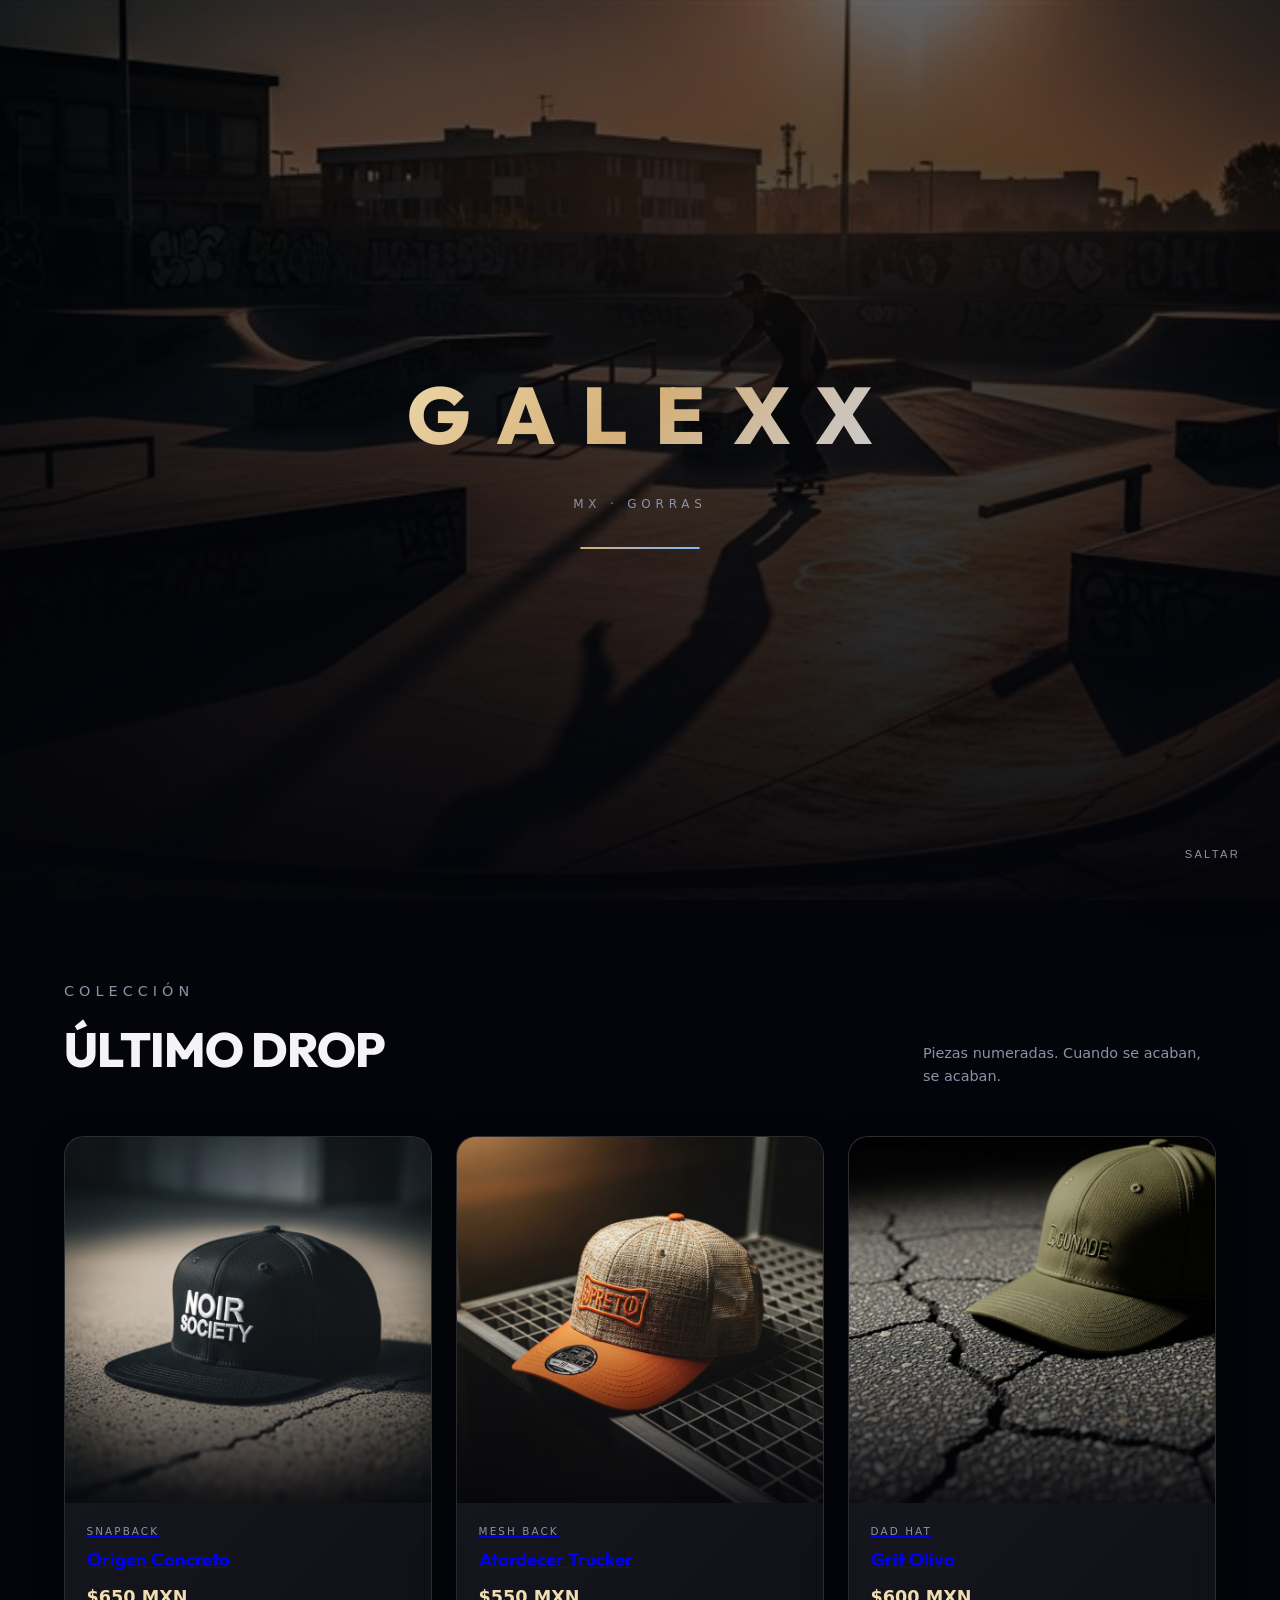
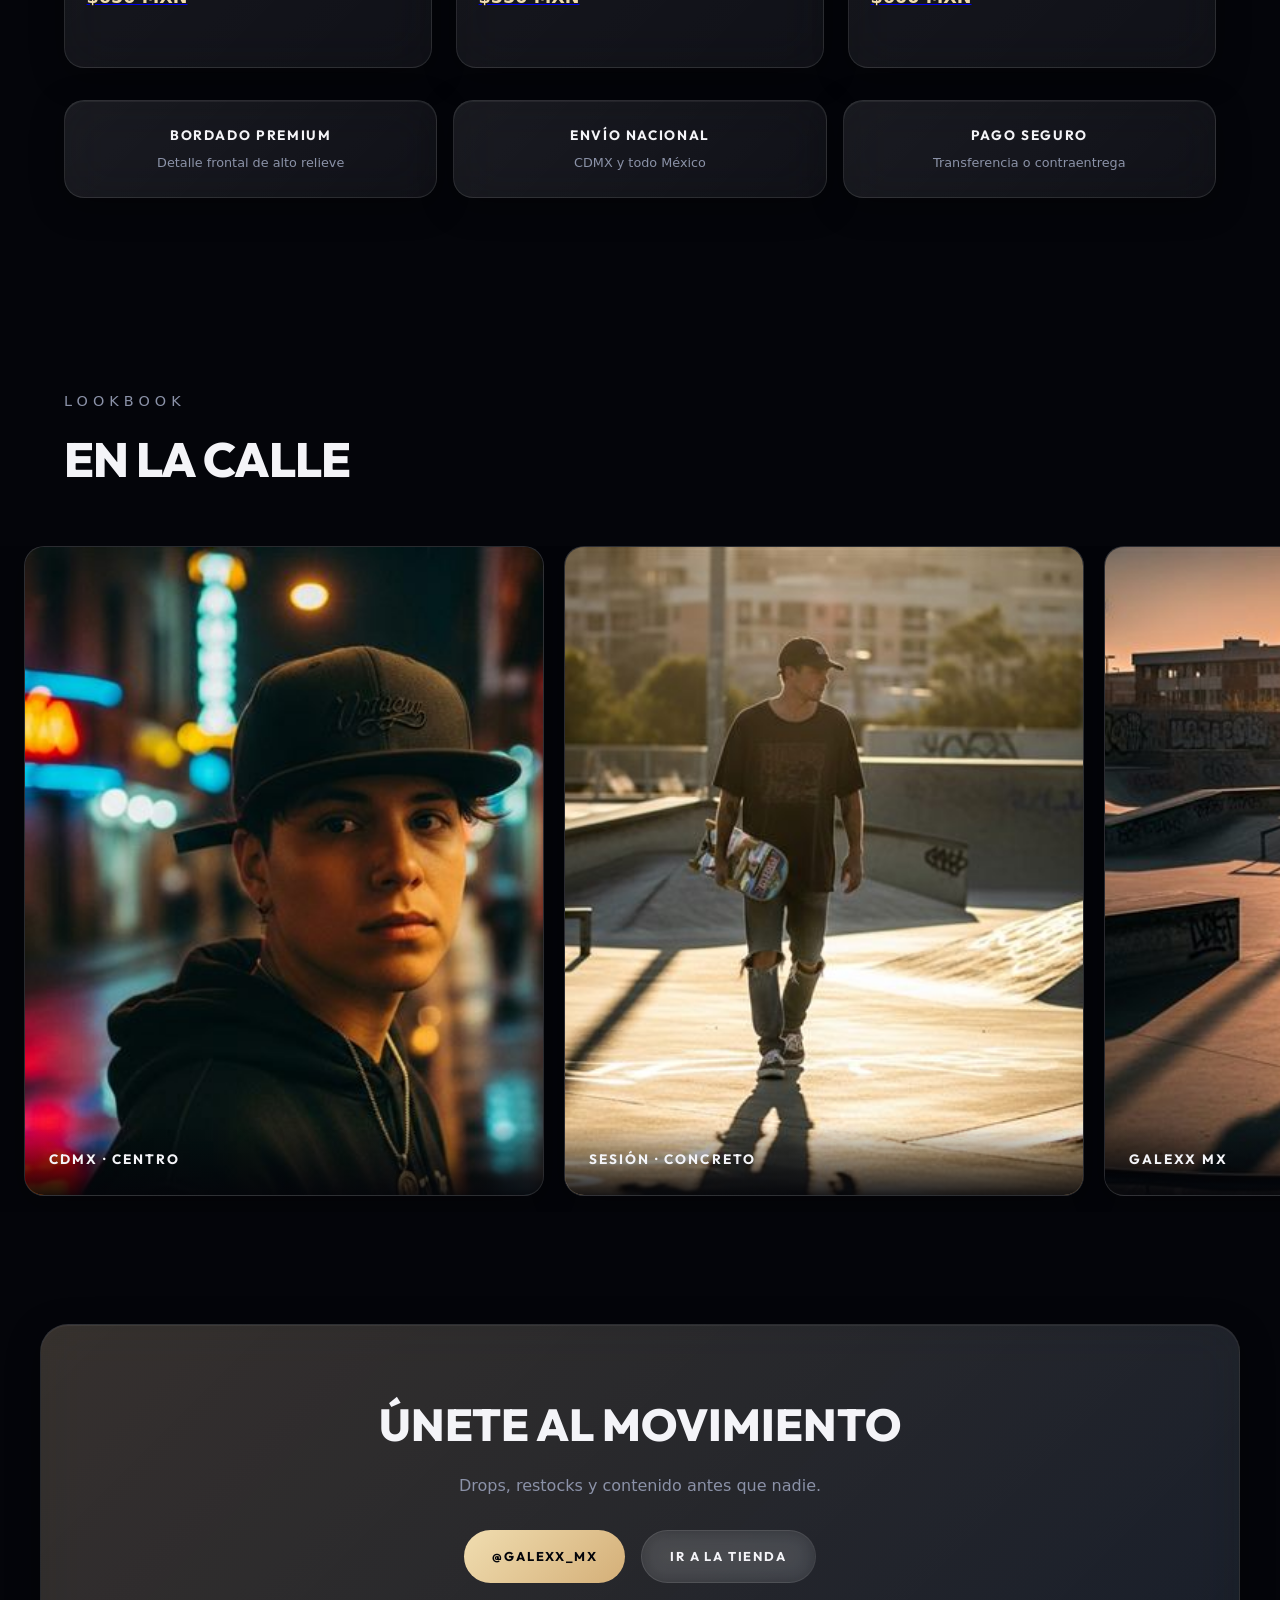
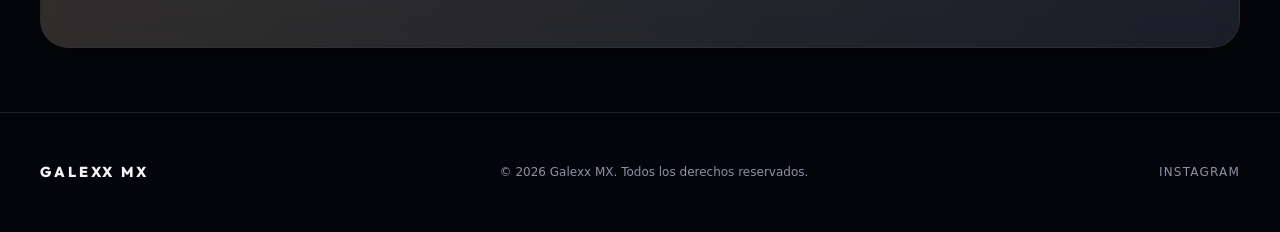
==== commit f422cd94: "Rediseño premium: liquid glass, intro y carga rápida. Reemplaza el bundle React por sitio estático o" ====
--- a/index.html
+++ b/index.html
@@ -1,25 +1,209 @@
 <!DOCTYPE html>
-<html lang="en">
+<html lang="es">
   <head>
     <meta charset="UTF-8" />
-    <meta name="viewport" content="width=device-width, initial-scale=1.0, maximum-scale=1" />
-    <title>galexx_mx</title>
-    <meta name="description" content="galexx_mx — built on Replit. Update this description to reflect the app." />
+    <meta name="viewport" content="width=device-width, initial-scale=1.0" />
+    <title>Galexx MX — Gorras Premium</title>
+    <meta name="description" content="Gorras premium de edición limitada. Hechas en CDMX. Galexx MX." />
     <meta name="robots" content="index, follow" />
-    <meta property="og:title" content="galexx_mx" />
-    <meta property="og:description" content="galexx_mx — built on Replit. Update this description to reflect the app." />
+    <meta property="og:title" content="Galexx MX — Gorras Premium" />
+    <meta property="og:description" content="Gorras premium de edición limitada. Hechas en CDMX." />
     <meta property="og:type" content="website" />
+    <meta property="og:image" content="opengraph.jpg" />
     <meta name="twitter:card" content="summary_large_image" />
-    <meta name="twitter:title" content="galexx_mx" />
-    <meta name="twitter:description" content="galexx_mx — built on Replit. Update this description to reflect the app." />
     <link rel="icon" type="image/svg+xml" href="favicon.svg" />
-    <link rel="preload" as="style" href="assets/index-DTHkgMTy.css">
-    <link rel="stylesheet" crossorigin href="assets/index-DTHkgMTy.css">
-    <link rel="preload" as="script" href="assets/index-BHM8UHdv.js">
-    <script type="module" crossorigin src="assets/index-BHM8UHdv.js"></script>
+    <link rel="preconnect" href="https://fonts.bunny.net" crossorigin />
+    <link href="https://fonts.bunny.net/css?family=outfit:700,800|dm-sans:400,500" rel="stylesheet" />
+    <link rel="preload" as="image" href="images/hero-md.jpg" />
+    <link rel="stylesheet" href="assets/galexx.css" />
   </head>
   <body>
-    <div id="root"></div>
-    <a href="store.html" style="position:fixed;right:18px;bottom:90px;background:#111827;color:#fff;padding:10px 14px;border-radius:999px;z-index:999;box-shadow:0 8px 24px rgba(0,0,0,.5);text-decoration:none">Tienda</a>
+  <div class="ambient" aria-hidden="true">
+    <div class="ambient__orb ambient__orb--1"></div>
+    <div class="ambient__orb ambient__orb--2"></div>
+    <div class="ambient__orb ambient__orb--3"></div>
+  </div>
+
+  <div id="intro" class="intro" aria-label="Intro">
+    <img id="introMedia" class="intro__media" src="images/hero-md.jpg" alt="" />
+    <div class="intro__veil"></div>
+    <div class="intro__content">
+      <div class="intro__logo">Galexx</div>
+      <p class="intro__tag">MX · Gorras</p>
+      <div class="intro__bar"><div class="intro__bar-fill"></div></div>
+    </div>
+    <button type="button" id="introSkip" class="intro__skip">Saltar</button>
+  </div>
+
+  <header class="nav">
+    <div class="nav__inner">
+      <a href="#" class="nav__brand">GALEXX</a>
+      <ul class="nav__links">
+        <li><a href="#drops">Drops</a></li>
+        <li><a href="#lookbook">Lookbook</a></li>
+        <li><a href="store.html">Tienda</a></li>
+        <li><a href="#contacto">Contacto</a></li>
+      </ul>
+      <a href="store.html" class="nav__cta">Comprar</a>
+      <button type="button" class="nav__burger" aria-label="Menú">
+        <svg width="24" height="24" fill="none" stroke="currentColor" stroke-width="2"><path d="M4 7h16M4 12h16M4 17h16"/></svg>
+      </button>
+    </div>
+  </header>
+
+  <main class="wrap">
+    <section class="hero">
+      <div class="hero__grid">
+        <div class="hero__copy reveal">
+          <div class="hero__badge">Edición limitada · CDMX</div>
+          <h1 class="hero__title">
+            <span>Gorras</span>
+            <span>con actitud.</span>
+          </h1>
+          <p class="hero__sub">Diseño urbano, materiales premium y drops que no vuelven.</p>
+          <div class="hero__actions">
+            <a href="store.html" class="btn btn--gold">Ver tienda</a>
+            <a href="#drops" class="btn btn--glass">Último drop</a>
+          </div>
+        </div>
+        <div class="hero__visual reveal reveal--delay-1">
+          <div class="hero__frame">
+            <div class="hero__frame-inner img-wrap is-loading">
+              <img
+                src="images/hero-md.jpg"
+                alt="Gorra Galexx MX"
+                width="800"
+                height="800"
+                fetchpriority="high"
+                decoding="async"
+                onload="this.classList.add('is-loaded');this.parentElement.classList.remove('is-loading')"
+              />
+            </div>
+          </div>
+          <div class="hero__float glass glass--shimmer">
+            <span>Nuevo drop</span>
+            <strong>2026</strong>
+          </div>
+        </div>
+      </div>
+    </section>
+
+    <section id="drops" class="drops">
+      <div class="sec-head reveal">
+        <div>
+          <p class="sec-label">Colección</p>
+          <h2>Último drop</h2>
+        </div>
+        <p>Piezas numeradas. Cuando se acaban, se acaban.</p>
+      </div>
+      <div class="drops__grid">
+        <a href="store.html" class="card glass glass--shimmer reveal">
+          <div class="card__img img-wrap is-loading">
+            <img data-src="images/cap1-md.jpg" alt="Origen Concreto" width="800" height="800" decoding="async" />
+          </div>
+          <div class="card__body">
+            <p class="card__type">Snapback</p>
+            <h3 class="card__name">Origen Concreto</h3>
+            <p class="card__price">$650 MXN</p>
+            <p class="card__cta">Ver en tienda →</p>
+          </div>
+        </a>
+        <a href="store.html" class="card glass glass--shimmer reveal reveal--delay-1">
+          <div class="card__img img-wrap is-loading">
+            <img data-src="images/cap2-md.jpg" alt="Atardecer Trucker" width="800" height="800" decoding="async" />
+          </div>
+          <div class="card__body">
+            <p class="card__type">Mesh back</p>
+            <h3 class="card__name">Atardecer Trucker</h3>
+            <p class="card__price">$550 MXN</p>
+            <p class="card__cta">Ver en tienda →</p>
+          </div>
+        </a>
+        <a href="store.html" class="card glass glass--shimmer reveal reveal--delay-2">
+          <div class="card__img img-wrap is-loading">
+            <img data-src="images/cap3-md.jpg" alt="Grit Oliva" width="800" height="800" decoding="async" />
+          </div>
+          <div class="card__body">
+            <p class="card__type">Dad hat</p>
+            <h3 class="card__name">Grit Oliva</h3>
+            <p class="card__price">$600 MXN</p>
+            <p class="card__cta">Ver en tienda →</p>
+          </div>
+        </a>
+      </div>
+
+      <div class="strip reveal">
+        <div class="strip__item glass">
+          <h3>Bordado premium</h3>
+          <p>Detalle frontal de alto relieve</p>
+        </div>
+        <div class="strip__item glass">
+          <h3>Envío nacional</h3>
+          <p>CDMX y todo México</p>
+        </div>
+        <div class="strip__item glass">
+          <h3>Pago seguro</h3>
+          <p>Transferencia o contraentrega</p>
+        </div>
+      </div>
+    </section>
+  </main>
+
+  <section id="lookbook" class="lookbook">
+    <div class="wrap">
+      <div class="sec-head reveal">
+        <div>
+          <p class="sec-label">Lookbook</p>
+          <h2>En la calle</h2>
+        </div>
+      </div>
+    </div>
+    <div class="lookbook__track">
+      <figure class="lookbook__slide glass reveal">
+        <div class="img-wrap is-loading" style="width:100%;height:100%;position:absolute;inset:0">
+          <img data-src="images/lifestyle1-md.jpg" alt="CDMX" width="800" height="1000" decoding="async" style="width:100%;height:100%;object-fit:cover" />
+        </div>
+        <figcaption class="lookbook__cap">CDMX · Centro</figcaption>
+      </figure>
+      <figure class="lookbook__slide glass reveal reveal--delay-1">
+        <div class="img-wrap is-loading" style="width:100%;height:100%;position:absolute;inset:0">
+          <img data-src="images/lifestyle2-md.jpg" alt="Skate" width="800" height="1000" decoding="async" style="width:100%;height:100%;object-fit:cover" />
+        </div>
+        <figcaption class="lookbook__cap">Sesión · Concreto</figcaption>
+      </figure>
+      <figure class="lookbook__slide glass reveal reveal--delay-2">
+        <div class="img-wrap is-loading" style="width:100%;height:100%;position:absolute;inset:0">
+          <img data-src="images/hero-md.jpg" alt="Galexx" width="800" height="800" decoding="async" style="width:100%;height:100%;object-fit:cover" />
+        </div>
+        <figcaption class="lookbook__cap">Galexx MX</figcaption>
+      </figure>
+    </div>
+  </section>
+
+  <section id="contacto" class="cta-band glass glass--shimmer reveal">
+    <h2>Únete al movimiento</h2>
+    <p>Drops, restocks y contenido antes que nadie.</p>
+    <div class="cta-band__actions">
+      <a
+        href="https://www.instagram.com/galexx_mx"
+        target="_blank"
+        rel="noopener noreferrer"
+        class="btn btn--gold"
+      >@galexx_mx</a>
+      <a href="store.html" class="btn btn--glass">Ir a la tienda</a>
+    </div>
+  </section>
+
+  <footer class="footer">
+    <div class="footer__inner">
+      <span class="footer__brand">GALEXX MX</span>
+      <p class="footer__copy">© 2026 Galexx MX. Todos los derechos reservados.</p>
+      <a href="https://www.instagram.com/galexx_mx" target="_blank" rel="noopener">Instagram</a>
+    </div>
+  </footer>
+
+  <a href="store.html" class="fab-shop">Tienda</a>
+
+  <script src="assets/galexx.js" defer></script>
   </body>
 </html>
--- a/assets/galexx.css
+++ b/assets/galexx.css
@@ -0,0 +1,727 @@
+/* Galexx MX — Liquid Glass Premium */
+:root {
+  --bg: #04050a;
+  --bg-elevated: #0c0e16;
+  --glass: rgba(255, 255, 255, 0.05);
+  --glass-strong: rgba(255, 255, 255, 0.09);
+  --border: rgba(255, 255, 255, 0.1);
+  --border-glow: rgba(212, 175, 120, 0.35);
+  --gold: #d4af78;
+  --gold-bright: #f0ddb0;
+  --silver: #c8d0e0;
+  --text: #f4f4f8;
+  --muted: #8b92a8;
+  --accent: #7eb8ff;
+  --violet: #a78bfa;
+  --radius: 20px;
+  --radius-pill: 999px;
+  --font-display: "Outfit", system-ui, sans-serif;
+  --font-body: "DM Sans", system-ui, sans-serif;
+  --ease-out: cubic-bezier(0.16, 1, 0.3, 1);
+  --ease-spring: cubic-bezier(0.34, 1.56, 0.64, 1);
+}
+
+*, *::before, *::after { box-sizing: border-box; margin: 0; padding: 0; }
+html { scroll-behavior: smooth; }
+body {
+  font-family: var(--font-body);
+  background: var(--bg);
+  color: var(--text);
+  line-height: 1.6;
+  overflow-x: hidden;
+  -webkit-font-smoothing: antialiased;
+}
+
+body.is-locked { overflow: hidden; }
+
+/* Ambient background */
+.ambient {
+  position: fixed;
+  inset: 0;
+  z-index: 0;
+  pointer-events: none;
+  overflow: hidden;
+}
+.ambient__orb {
+  position: absolute;
+  border-radius: 50%;
+  filter: blur(80px);
+  opacity: 0.45;
+  animation: orbFloat 18s ease-in-out infinite alternate;
+}
+.ambient__orb--1 {
+  width: 55vw; height: 55vw;
+  top: -15%; left: -10%;
+  background: radial-gradient(circle, rgba(126, 184, 255, 0.2), transparent 70%);
+}
+.ambient__orb--2 {
+  width: 45vw; height: 45vw;
+  bottom: -10%; right: -5%;
+  background: radial-gradient(circle, rgba(212, 175, 120, 0.18), transparent 70%);
+  animation-delay: -6s;
+}
+.ambient__orb--3 {
+  width: 30vw; height: 30vw;
+  top: 40%; left: 50%;
+  background: radial-gradient(circle, rgba(167, 139, 250, 0.12), transparent 70%);
+  animation-delay: -12s;
+}
+@keyframes orbFloat {
+  from { transform: translate(0, 0) scale(1); }
+  to { transform: translate(3%, 4%) scale(1.08); }
+}
+
+/* Intro */
+.intro {
+  position: fixed;
+  inset: 0;
+  z-index: 10000;
+  background: #000;
+  display: flex;
+  align-items: center;
+  justify-content: center;
+  transition: opacity 0.9s var(--ease-out), visibility 0.9s;
+}
+.intro.is-done {
+  opacity: 0;
+  visibility: hidden;
+  pointer-events: none;
+}
+.intro__media {
+  position: absolute;
+  inset: 0;
+  object-fit: cover;
+  width: 100%;
+  height: 100%;
+  opacity: 0.55;
+}
+.intro__veil {
+  position: absolute;
+  inset: 0;
+  background: linear-gradient(180deg, rgba(4,5,10,0.3) 0%, rgba(4,5,10,0.92) 100%);
+}
+.intro__content {
+  position: relative;
+  z-index: 2;
+  text-align: center;
+  padding: 2rem;
+}
+.intro__logo {
+  font-family: var(--font-display);
+  font-size: clamp(2.5rem, 10vw, 5rem);
+  font-weight: 800;
+  letter-spacing: 0.35em;
+  text-indent: 0.35em;
+  text-transform: uppercase;
+  background: linear-gradient(135deg, var(--gold-bright), var(--gold), var(--silver));
+  -webkit-background-clip: text;
+  background-clip: text;
+  color: transparent;
+  animation: introLogo 1.2s var(--ease-out) both;
+}
+.intro__tag {
+  margin-top: 1rem;
+  font-size: 0.75rem;
+  letter-spacing: 0.4em;
+  text-transform: uppercase;
+  color: var(--muted);
+  animation: fadeUp 1s 0.4s var(--ease-out) both;
+}
+.intro__bar {
+  width: 120px;
+  height: 2px;
+  margin: 2rem auto 0;
+  background: rgba(255,255,255,0.08);
+  border-radius: 2px;
+  overflow: hidden;
+}
+.intro__bar-fill {
+  height: 100%;
+  width: 0;
+  background: linear-gradient(90deg, var(--gold), var(--accent));
+  border-radius: 2px;
+  animation: introLoad 2.2s var(--ease-out) forwards;
+}
+.intro__skip {
+  position: absolute;
+  bottom: 2rem;
+  right: 2rem;
+  z-index: 3;
+  font-size: 0.7rem;
+  letter-spacing: 0.2em;
+  text-transform: uppercase;
+  color: var(--muted);
+  background: none;
+  border: none;
+  cursor: pointer;
+  padding: 0.5rem;
+  transition: color 0.3s;
+}
+.intro__skip:hover { color: var(--text); }
+@keyframes introLogo {
+  from { opacity: 0; transform: scale(0.92) translateY(20px); filter: blur(8px); }
+  to { opacity: 1; transform: scale(1) translateY(0); filter: blur(0); }
+}
+@keyframes introLoad { to { width: 100%; } }
+@keyframes fadeUp {
+  from { opacity: 0; transform: translateY(12px); }
+  to { opacity: 1; transform: translateY(0); }
+}
+
+/* Glass utilities */
+.glass {
+  background: linear-gradient(135deg, var(--glass-strong), var(--glass));
+  backdrop-filter: blur(24px) saturate(1.4);
+  -webkit-backdrop-filter: blur(24px) saturate(1.4);
+  border: 1px solid var(--border);
+  box-shadow: 0 8px 32px rgba(0,0,0,0.35), inset 0 1px 0 rgba(255,255,255,0.06);
+}
+.glass--shimmer {
+  position: relative;
+  overflow: hidden;
+}
+.glass--shimmer::after {
+  content: "";
+  position: absolute;
+  inset: 0;
+  background: linear-gradient(105deg, transparent 40%, rgba(255,255,255,0.06) 50%, transparent 60%);
+  transform: translateX(-100%);
+  animation: shimmer 6s ease-in-out infinite;
+}
+@keyframes shimmer {
+  0%, 70% { transform: translateX(-100%); }
+  100% { transform: translateX(100%); }
+}
+
+/* Layout */
+.wrap { position: relative; z-index: 1; max-width: 1200px; margin: 0 auto; padding: 0 1.5rem; }
+section { padding: 5rem 0; }
+
+/* Nav */
+.nav {
+  position: fixed;
+  top: 0; left: 0; right: 0;
+  z-index: 1000;
+  padding: 1rem 1.5rem;
+  transition: background 0.4s, padding 0.4s, box-shadow 0.4s;
+}
+.nav.is-scrolled {
+  background: rgba(4, 5, 10, 0.75);
+  backdrop-filter: blur(20px);
+  -webkit-backdrop-filter: blur(20px);
+  border-bottom: 1px solid var(--border);
+  padding: 0.65rem 1.5rem;
+}
+.nav__inner {
+  max-width: 1200px;
+  margin: 0 auto;
+  display: flex;
+  align-items: center;
+  justify-content: space-between;
+  gap: 1rem;
+}
+.nav__brand {
+  font-family: var(--font-display);
+  font-weight: 800;
+  font-size: 1rem;
+  letter-spacing: 0.25em;
+  text-decoration: none;
+  color: var(--text);
+}
+.nav__links {
+  display: flex;
+  align-items: center;
+  gap: 0.25rem;
+  list-style: none;
+}
+.nav__links a {
+  color: var(--muted);
+  text-decoration: none;
+  font-size: 0.72rem;
+  letter-spacing: 0.15em;
+  text-transform: uppercase;
+  padding: 0.5rem 0.85rem;
+  border-radius: var(--radius-pill);
+  transition: color 0.3s, background 0.3s;
+}
+.nav__links a:hover { color: var(--text); background: var(--glass); }
+.nav__cta {
+  display: inline-flex;
+  align-items: center;
+  gap: 0.4rem;
+  padding: 0.55rem 1.1rem;
+  border-radius: var(--radius-pill);
+  font-size: 0.7rem;
+  font-weight: 600;
+  letter-spacing: 0.12em;
+  text-transform: uppercase;
+  text-decoration: none;
+  color: var(--bg);
+  background: linear-gradient(135deg, var(--gold-bright), var(--gold));
+  border: none;
+  transition: transform 0.35s var(--ease-spring), box-shadow 0.35s;
+}
+.nav__cta:hover {
+  transform: translateY(-2px);
+  box-shadow: 0 12px 40px rgba(212, 175, 120, 0.25);
+}
+.nav__burger {
+  display: none;
+  background: none;
+  border: none;
+  color: var(--text);
+  cursor: pointer;
+  padding: 0.5rem;
+}
+
+/* Hero */
+.hero {
+  min-height: 100dvh;
+  display: flex;
+  align-items: center;
+  padding: 7rem 0 4rem;
+  position: relative;
+}
+.hero__grid {
+  display: grid;
+  grid-template-columns: 1fr 1fr;
+  gap: 3rem;
+  align-items: center;
+  width: 100%;
+}
+.hero__badge {
+  display: inline-flex;
+  align-items: center;
+  gap: 0.5rem;
+  padding: 0.4rem 1rem;
+  border-radius: var(--radius-pill);
+  font-size: 0.65rem;
+  letter-spacing: 0.2em;
+  text-transform: uppercase;
+  color: var(--gold);
+  margin-bottom: 1.5rem;
+}
+.hero__badge::before {
+  content: "";
+  width: 6px; height: 6px;
+  border-radius: 50%;
+  background: var(--gold);
+  box-shadow: 0 0 12px var(--gold);
+  animation: pulse 2s infinite;
+}
+@keyframes pulse {
+  0%, 100% { opacity: 1; }
+  50% { opacity: 0.4; }
+}
+.hero__title {
+  font-family: var(--font-display);
+  font-size: clamp(2.8rem, 7vw, 4.8rem);
+  font-weight: 800;
+  line-height: 0.95;
+  letter-spacing: -0.02em;
+  text-transform: uppercase;
+  margin-bottom: 1.25rem;
+}
+.hero__title span {
+  display: block;
+  background: linear-gradient(120deg, var(--text) 20%, var(--silver) 50%, var(--gold-bright));
+  -webkit-background-clip: text;
+  background-clip: text;
+  color: transparent;
+}
+.hero__sub {
+  font-size: 1.05rem;
+  color: var(--muted);
+  max-width: 28ch;
+  margin-bottom: 2rem;
+}
+.hero__actions { display: flex; flex-wrap: wrap; gap: 1rem; }
+.btn {
+  display: inline-flex;
+  align-items: center;
+  justify-content: center;
+  gap: 0.5rem;
+  padding: 0.95rem 1.75rem;
+  border-radius: var(--radius-pill);
+  font-family: var(--font-display);
+  font-size: 0.8rem;
+  font-weight: 700;
+  letter-spacing: 0.14em;
+  text-transform: uppercase;
+  text-decoration: none;
+  border: none;
+  cursor: pointer;
+  transition: transform 0.35s var(--ease-spring), box-shadow 0.35s, background 0.35s;
+}
+.btn--gold {
+  color: var(--bg);
+  background: linear-gradient(135deg, var(--gold-bright), var(--gold));
+}
+.btn--gold:hover {
+  transform: translateY(-3px);
+  box-shadow: 0 16px 48px rgba(212, 175, 120, 0.3);
+}
+.btn--glass {
+  color: var(--text);
+  background: var(--glass);
+  border: 1px solid var(--border);
+  backdrop-filter: blur(12px);
+}
+.btn--glass:hover {
+  border-color: var(--border-glow);
+  transform: translateY(-2px);
+}
+.hero__visual {
+  position: relative;
+  aspect-ratio: 1;
+  max-height: min(72vh, 560px);
+  margin-left: auto;
+  width: 100%;
+}
+.hero__frame {
+  position: absolute;
+  inset: 0;
+  border-radius: 28px;
+  padding: 1px;
+  background: linear-gradient(135deg, rgba(212,175,120,0.4), rgba(126,184,255,0.2), rgba(255,255,255,0.1));
+}
+.hero__frame-inner {
+  width: 100%;
+  height: 100%;
+  border-radius: 27px;
+  overflow: hidden;
+  background: var(--bg-elevated);
+}
+.hero__frame img {
+  width: 100%;
+  height: 100%;
+  object-fit: cover;
+  transform: scale(1.02);
+  transition: transform 8s var(--ease-out);
+}
+.hero__visual:hover .hero__frame img { transform: scale(1.08); }
+.hero__float {
+  position: absolute;
+  bottom: -1rem;
+  left: -1rem;
+  padding: 1rem 1.25rem;
+  border-radius: var(--radius);
+  font-size: 0.75rem;
+  letter-spacing: 0.1em;
+  text-transform: uppercase;
+}
+.hero__float strong {
+  display: block;
+  font-family: var(--font-display);
+  font-size: 1.5rem;
+  color: var(--gold-bright);
+  letter-spacing: 0.05em;
+  margin-top: 0.25rem;
+}
+
+/* Section headers */
+.sec-head {
+  display: flex;
+  flex-wrap: wrap;
+  justify-content: space-between;
+  align-items: flex-end;
+  gap: 1rem;
+  margin-bottom: 3rem;
+}
+.sec-head h2 {
+  font-family: var(--font-display);
+  font-size: clamp(2rem, 5vw, 3rem);
+  font-weight: 800;
+  text-transform: uppercase;
+  letter-spacing: -0.02em;
+}
+.sec-head p { color: var(--muted); font-size: 0.9rem; max-width: 32ch; }
+.sec-label {
+  font-size: 0.65rem;
+  letter-spacing: 0.35em;
+  text-transform: uppercase;
+  color: var(--gold);
+  margin-bottom: 0.5rem;
+}
+
+/* Products grid */
+.drops__grid {
+  display: grid;
+  grid-template-columns: repeat(3, 1fr);
+  gap: 1.5rem;
+}
+.card {
+  border-radius: var(--radius);
+  overflow: hidden;
+  cursor: pointer;
+  transition: transform 0.5s var(--ease-out), box-shadow 0.5s;
+}
+.card:hover {
+  transform: translateY(-8px);
+  box-shadow: 0 24px 60px rgba(0,0,0,0.45);
+}
+.card__img {
+  position: relative;
+  aspect-ratio: 1;
+  overflow: hidden;
+  background: var(--bg-elevated);
+}
+.card__img img {
+  width: 100%;
+  height: 100%;
+  object-fit: cover;
+  transition: transform 0.7s var(--ease-out);
+}
+.card:hover .card__img img { transform: scale(1.06); }
+.card__img::after {
+  content: "";
+  position: absolute;
+  inset: 0;
+  background: linear-gradient(0deg, rgba(4,5,10,0.85) 0%, transparent 50%);
+}
+.card__body { padding: 1.25rem 1.35rem 1.5rem; }
+.card__type {
+  font-size: 0.65rem;
+  letter-spacing: 0.2em;
+  text-transform: uppercase;
+  color: var(--muted);
+  margin-bottom: 0.35rem;
+}
+.card__name {
+  font-family: var(--font-display);
+  font-size: 1.15rem;
+  font-weight: 700;
+  margin-bottom: 0.5rem;
+}
+.card__price {
+  font-size: 1.1rem;
+  font-weight: 600;
+  color: var(--gold-bright);
+}
+.card__cta {
+  margin-top: 1rem;
+  font-size: 0.65rem;
+  letter-spacing: 0.15em;
+  text-transform: uppercase;
+  color: var(--accent);
+  opacity: 0;
+  transform: translateY(6px);
+  transition: opacity 0.35s, transform 0.35s;
+}
+.card:hover .card__cta { opacity: 1; transform: translateY(0); }
+
+/* Lookbook scroll */
+.lookbook {
+  padding: 5rem 0;
+  overflow: hidden;
+}
+.lookbook__track {
+  display: flex;
+  gap: 1.25rem;
+  padding: 0 1.5rem 1rem;
+  overflow-x: auto;
+  scroll-snap-type: x mandatory;
+  scrollbar-width: none;
+  -ms-overflow-style: none;
+}
+.lookbook__track::-webkit-scrollbar { display: none; }
+.lookbook__slide {
+  flex: 0 0 min(85vw, 520px);
+  scroll-snap-align: center;
+  position: relative;
+  aspect-ratio: 4/5;
+  border-radius: var(--radius);
+  overflow: hidden;
+}
+.lookbook__slide img {
+  width: 100%;
+  height: 100%;
+  object-fit: cover;
+}
+.lookbook__cap {
+  position: absolute;
+  bottom: 0; left: 0; right: 0;
+  padding: 1.5rem;
+  background: linear-gradient(0deg, rgba(4,5,10,0.9), transparent);
+  font-family: var(--font-display);
+  font-size: 0.85rem;
+  font-weight: 700;
+  letter-spacing: 0.15em;
+  text-transform: uppercase;
+}
+
+/* Features strip */
+.strip {
+  display: grid;
+  grid-template-columns: repeat(3, 1fr);
+  gap: 1rem;
+  margin: 2rem 0;
+}
+.strip__item {
+  padding: 1.5rem;
+  border-radius: var(--radius);
+  text-align: center;
+}
+.strip__item h3 {
+  font-family: var(--font-display);
+  font-size: 0.85rem;
+  letter-spacing: 0.12em;
+  text-transform: uppercase;
+  margin-bottom: 0.35rem;
+}
+.strip__item p { font-size: 0.8rem; color: var(--muted); }
+
+/* CTA band */
+.cta-band {
+  margin: 2rem 1.5rem 0;
+  max-width: 1200px;
+  margin-left: auto;
+  margin-right: auto;
+  padding: 4rem 2rem;
+  border-radius: 28px;
+  text-align: center;
+  position: relative;
+  overflow: hidden;
+}
+.cta-band::before {
+  content: "";
+  position: absolute;
+  inset: 0;
+  background: linear-gradient(135deg, rgba(212,175,120,0.15), rgba(126,184,255,0.08));
+  pointer-events: none;
+}
+.cta-band h2 {
+  font-family: var(--font-display);
+  font-size: clamp(1.8rem, 4vw, 2.8rem);
+  font-weight: 800;
+  text-transform: uppercase;
+  margin-bottom: 0.75rem;
+  position: relative;
+}
+.cta-band p {
+  color: var(--muted);
+  margin-bottom: 2rem;
+  position: relative;
+}
+.cta-band__actions {
+  display: flex;
+  flex-wrap: wrap;
+  gap: 1rem;
+  justify-content: center;
+  position: relative;
+}
+
+/* Footer */
+.footer {
+  padding: 3rem 1.5rem;
+  border-top: 1px solid var(--border);
+  margin-top: 4rem;
+}
+.footer__inner {
+  max-width: 1200px;
+  margin: 0 auto;
+  display: flex;
+  flex-wrap: wrap;
+  justify-content: space-between;
+  align-items: center;
+  gap: 1.5rem;
+}
+.footer__brand {
+  font-family: var(--font-display);
+  font-weight: 800;
+  letter-spacing: 0.2em;
+  font-size: 0.9rem;
+}
+.footer__copy { font-size: 0.75rem; color: var(--muted); }
+.footer a {
+  color: var(--muted);
+  text-decoration: none;
+  font-size: 0.75rem;
+  letter-spacing: 0.1em;
+  text-transform: uppercase;
+  transition: color 0.3s;
+}
+.footer a:hover { color: var(--gold); }
+
+/* Reveal animations */
+.reveal {
+  opacity: 0;
+  transform: translateY(28px);
+  transition: opacity 0.8s var(--ease-out), transform 0.8s var(--ease-out);
+}
+.reveal.is-visible {
+  opacity: 1;
+  transform: translateY(0);
+}
+.reveal--delay-1 { transition-delay: 0.1s; }
+.reveal--delay-2 { transition-delay: 0.2s; }
+.reveal--delay-3 { transition-delay: 0.3s; }
+
+/* Image skeleton */
+.img-wrap { position: relative; background: var(--bg-elevated); }
+.img-wrap.is-loading::before {
+  content: "";
+  position: absolute;
+  inset: 0;
+  background: linear-gradient(90deg, transparent, rgba(255,255,255,0.04), transparent);
+  animation: skeleton 1.2s infinite;
+}
+@keyframes skeleton {
+  from { transform: translateX(-100%); }
+  to { transform: translateX(100%); }
+}
+.img-wrap img { opacity: 0; transition: opacity 0.5s; }
+.img-wrap img.is-loaded { opacity: 1; }
+
+/* Floating shop */
+.fab-shop {
+  position: fixed;
+  right: 1.25rem;
+  bottom: 1.25rem;
+  z-index: 900;
+  padding: 0.85rem 1.35rem;
+  border-radius: var(--radius-pill);
+  font-size: 0.7rem;
+  font-weight: 700;
+  letter-spacing: 0.12em;
+  text-transform: uppercase;
+  text-decoration: none;
+  color: var(--bg);
+  background: linear-gradient(135deg, var(--gold-bright), var(--gold));
+  box-shadow: 0 12px 40px rgba(0,0,0,0.5);
+  transition: transform 0.35s var(--ease-spring);
+}
+.fab-shop:hover { transform: scale(1.05) translateY(-2px); }
+
+/* Mobile */
+@media (max-width: 900px) {
+  .hero__grid { grid-template-columns: 1fr; text-align: center; }
+  .hero__sub { margin-left: auto; margin-right: auto; }
+  .hero__actions { justify-content: center; }
+  .hero__visual { max-width: 400px; margin: 0 auto; order: -1; }
+  .hero__float { left: 50%; transform: translateX(-50%); bottom: -0.5rem; }
+  .drops__grid { grid-template-columns: 1fr; max-width: 360px; margin: 0 auto; }
+  .strip { grid-template-columns: 1fr; }
+  .nav__links {
+    display: none;
+    position: absolute;
+    top: 100%;
+    left: 1rem; right: 1rem;
+    flex-direction: column;
+    padding: 1rem;
+    border-radius: var(--radius);
+    background: rgba(12, 14, 22, 0.95);
+    backdrop-filter: blur(20px);
+    border: 1px solid var(--border);
+  }
+  .nav__links.is-open { display: flex; }
+  .nav__burger { display: block; }
+}
+
+@media (prefers-reduced-motion: reduce) {
+  *, *::before, *::after {
+    animation-duration: 0.01ms !important;
+    transition-duration: 0.01ms !important;
+  }
+  .reveal { opacity: 1; transform: none; }
+}
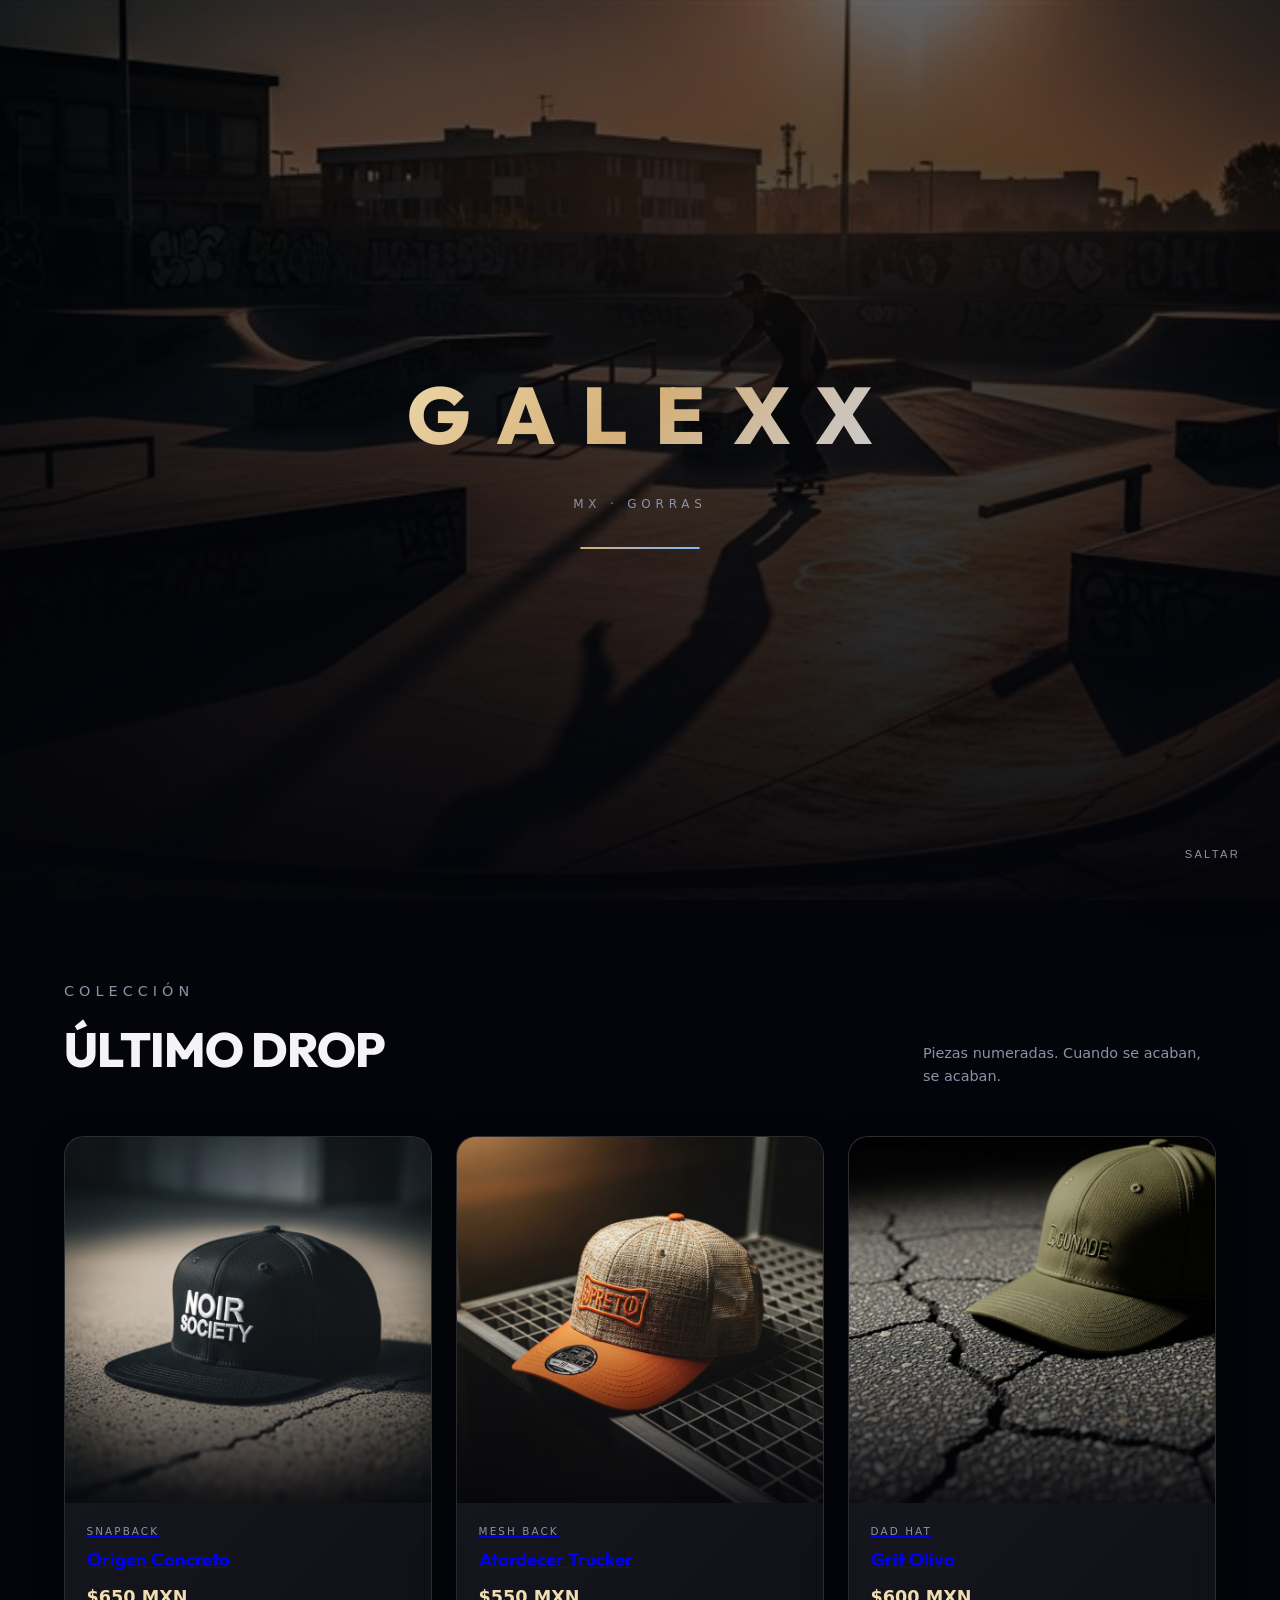
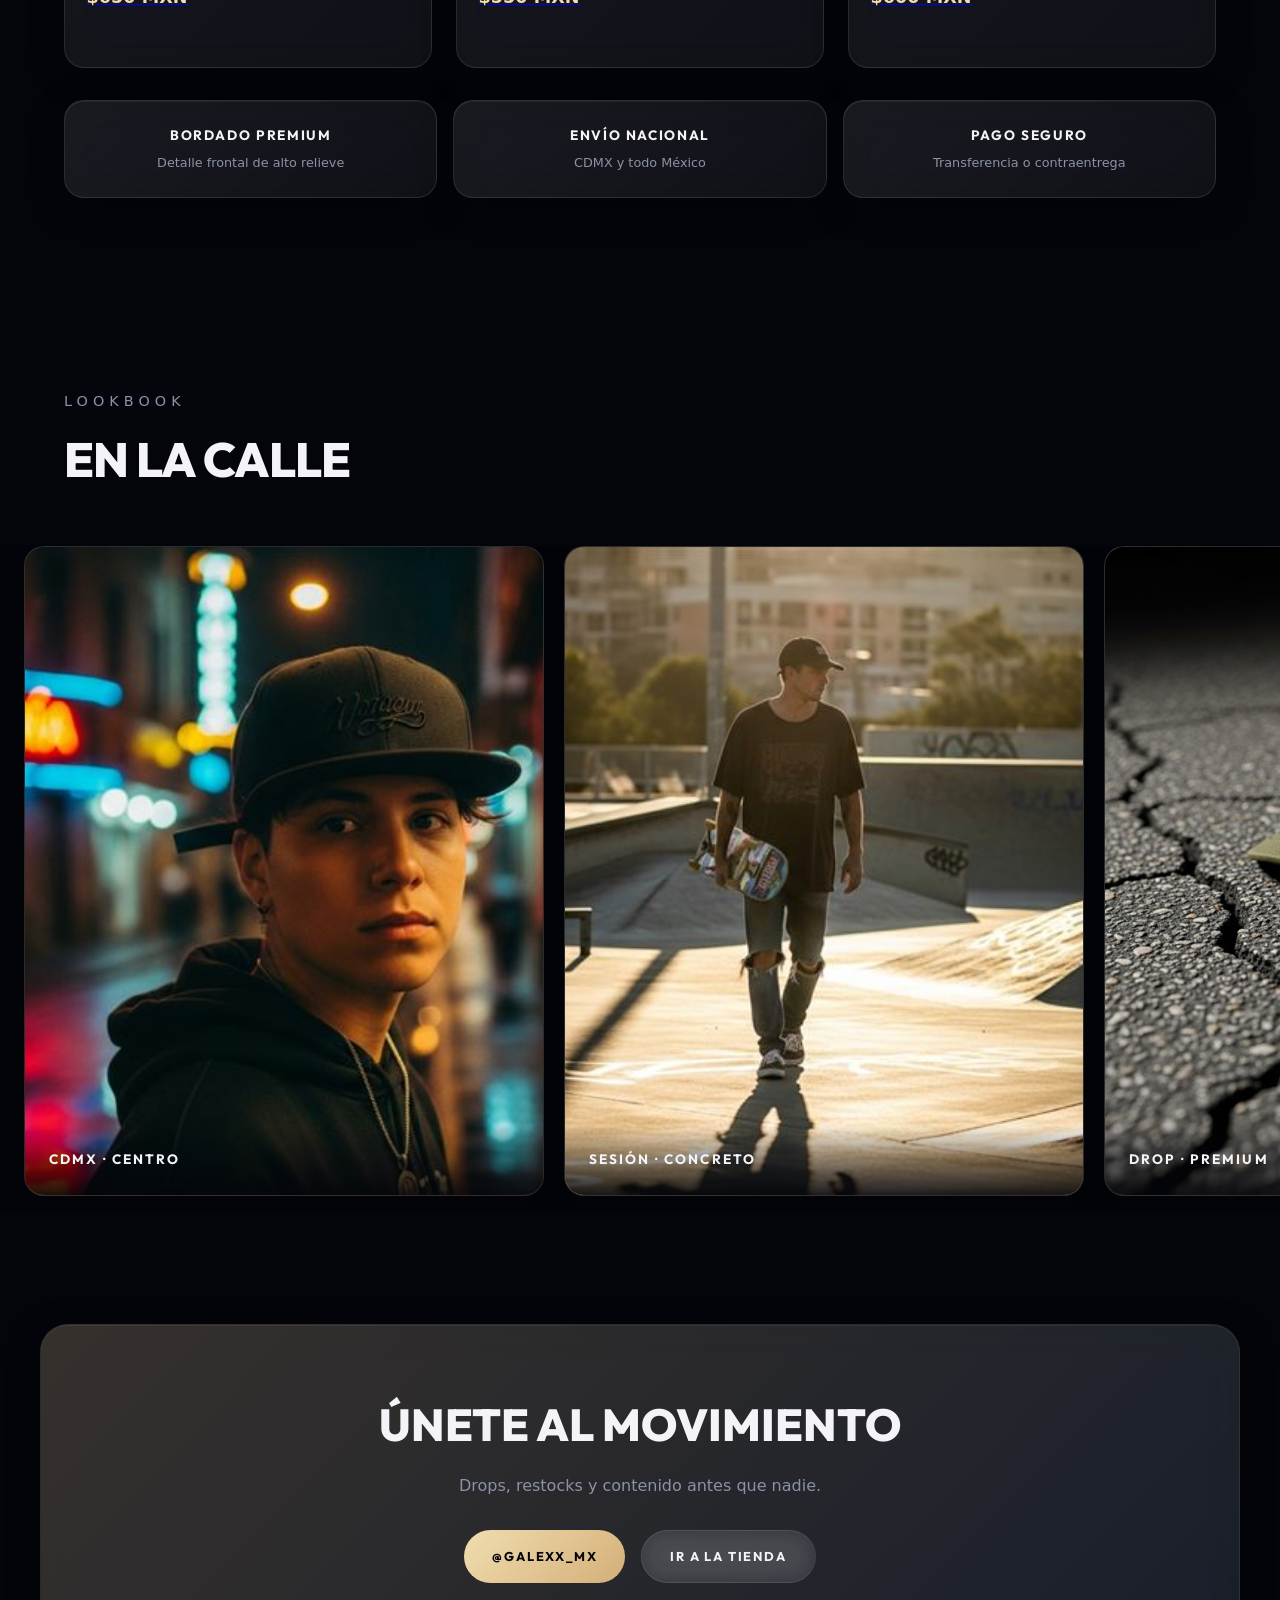
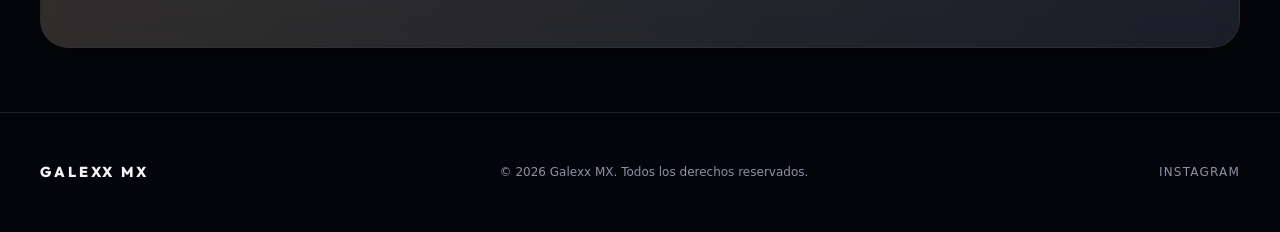
==== commit c810b976: "Corrige fotos de tienda y guía de video intro Co-authored-by: Cursor <cursoragent@cursor.com>" ====
--- a/index.html
+++ b/index.html
@@ -173,9 +173,9 @@
       </figure>
       <figure class="lookbook__slide glass reveal reveal--delay-2">
         <div class="img-wrap is-loading" style="width:100%;height:100%;position:absolute;inset:0">
-          <img data-src="images/hero-md.jpg" alt="Galexx" width="800" height="800" decoding="async" style="width:100%;height:100%;object-fit:cover" />
-        </div>
-        <figcaption class="lookbook__cap">Galexx MX</figcaption>
+          <img data-src="images/cap3-md.jpg" alt="Drop Galexx" width="800" height="800" decoding="async" style="width:100%;height:100%;object-fit:cover" />
+        </div>
+        <figcaption class="lookbook__cap">Drop · Premium</figcaption>
       </figure>
     </div>
   </section>
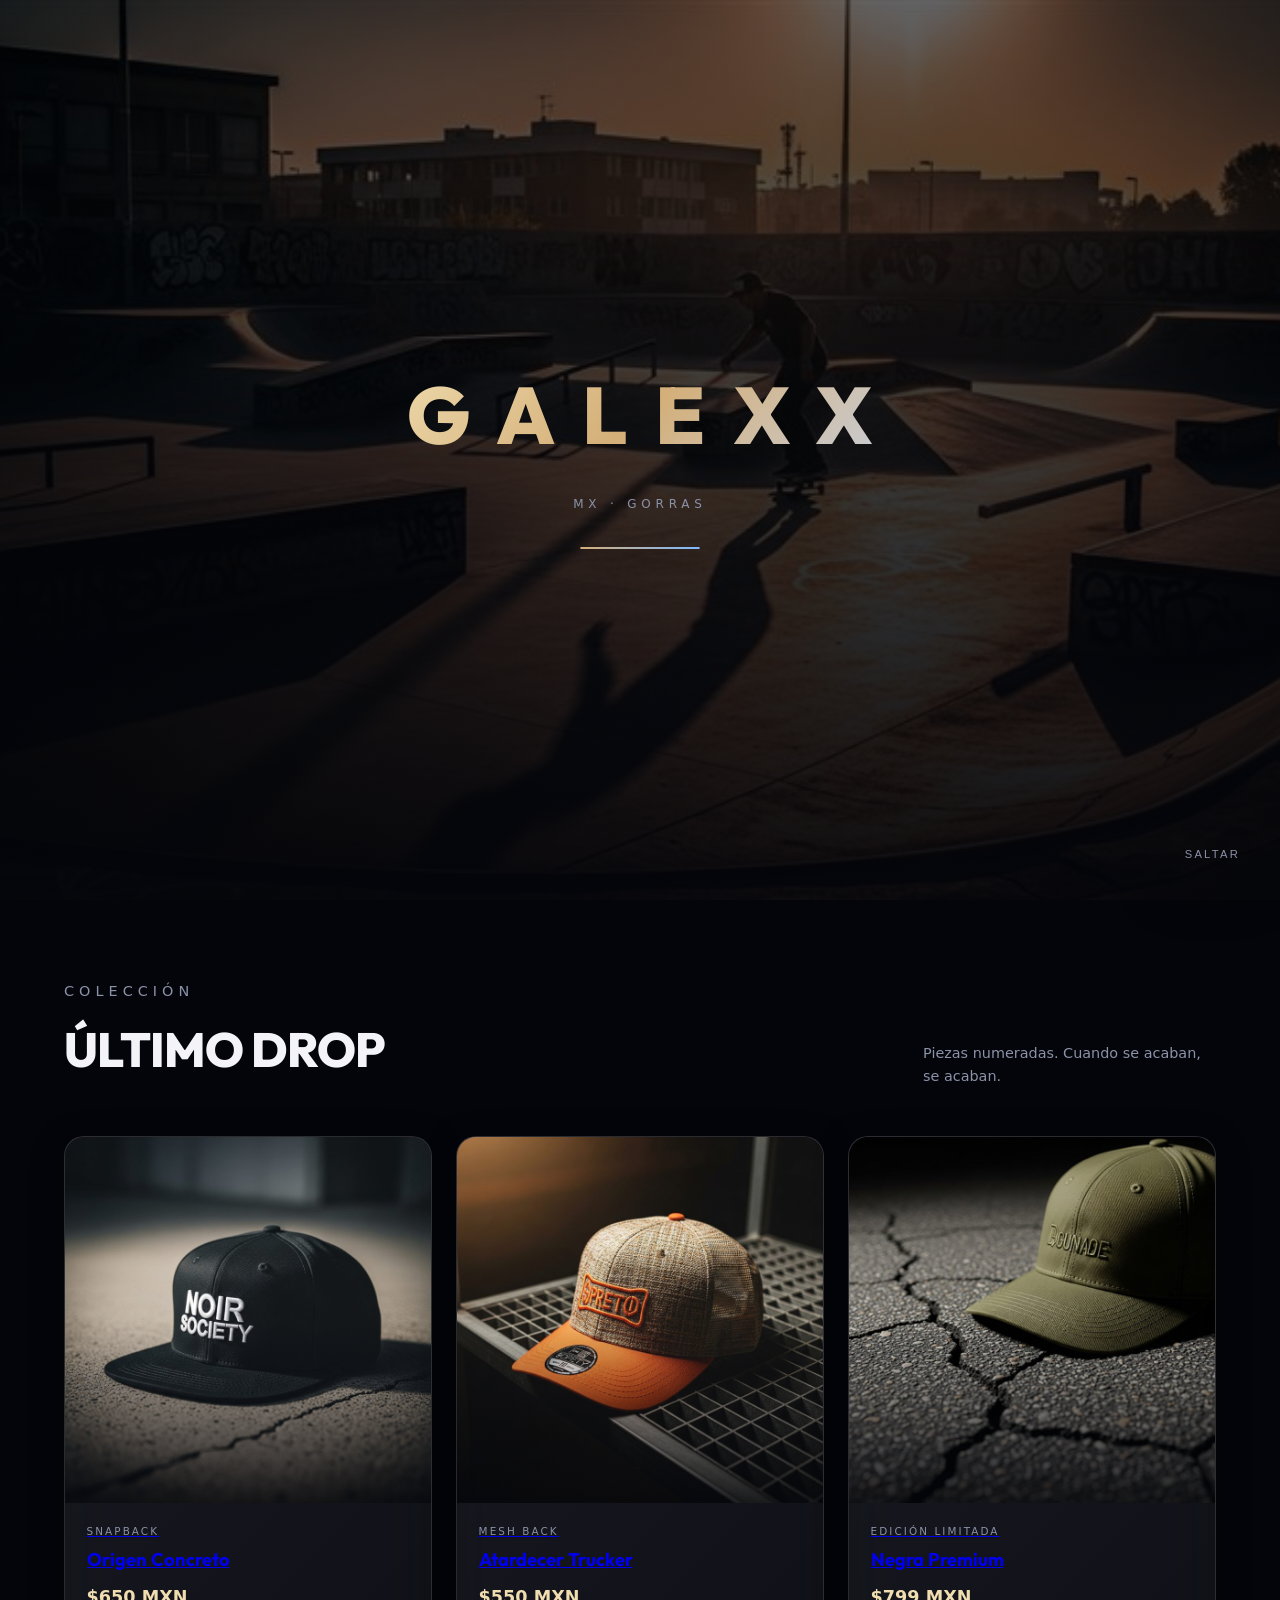
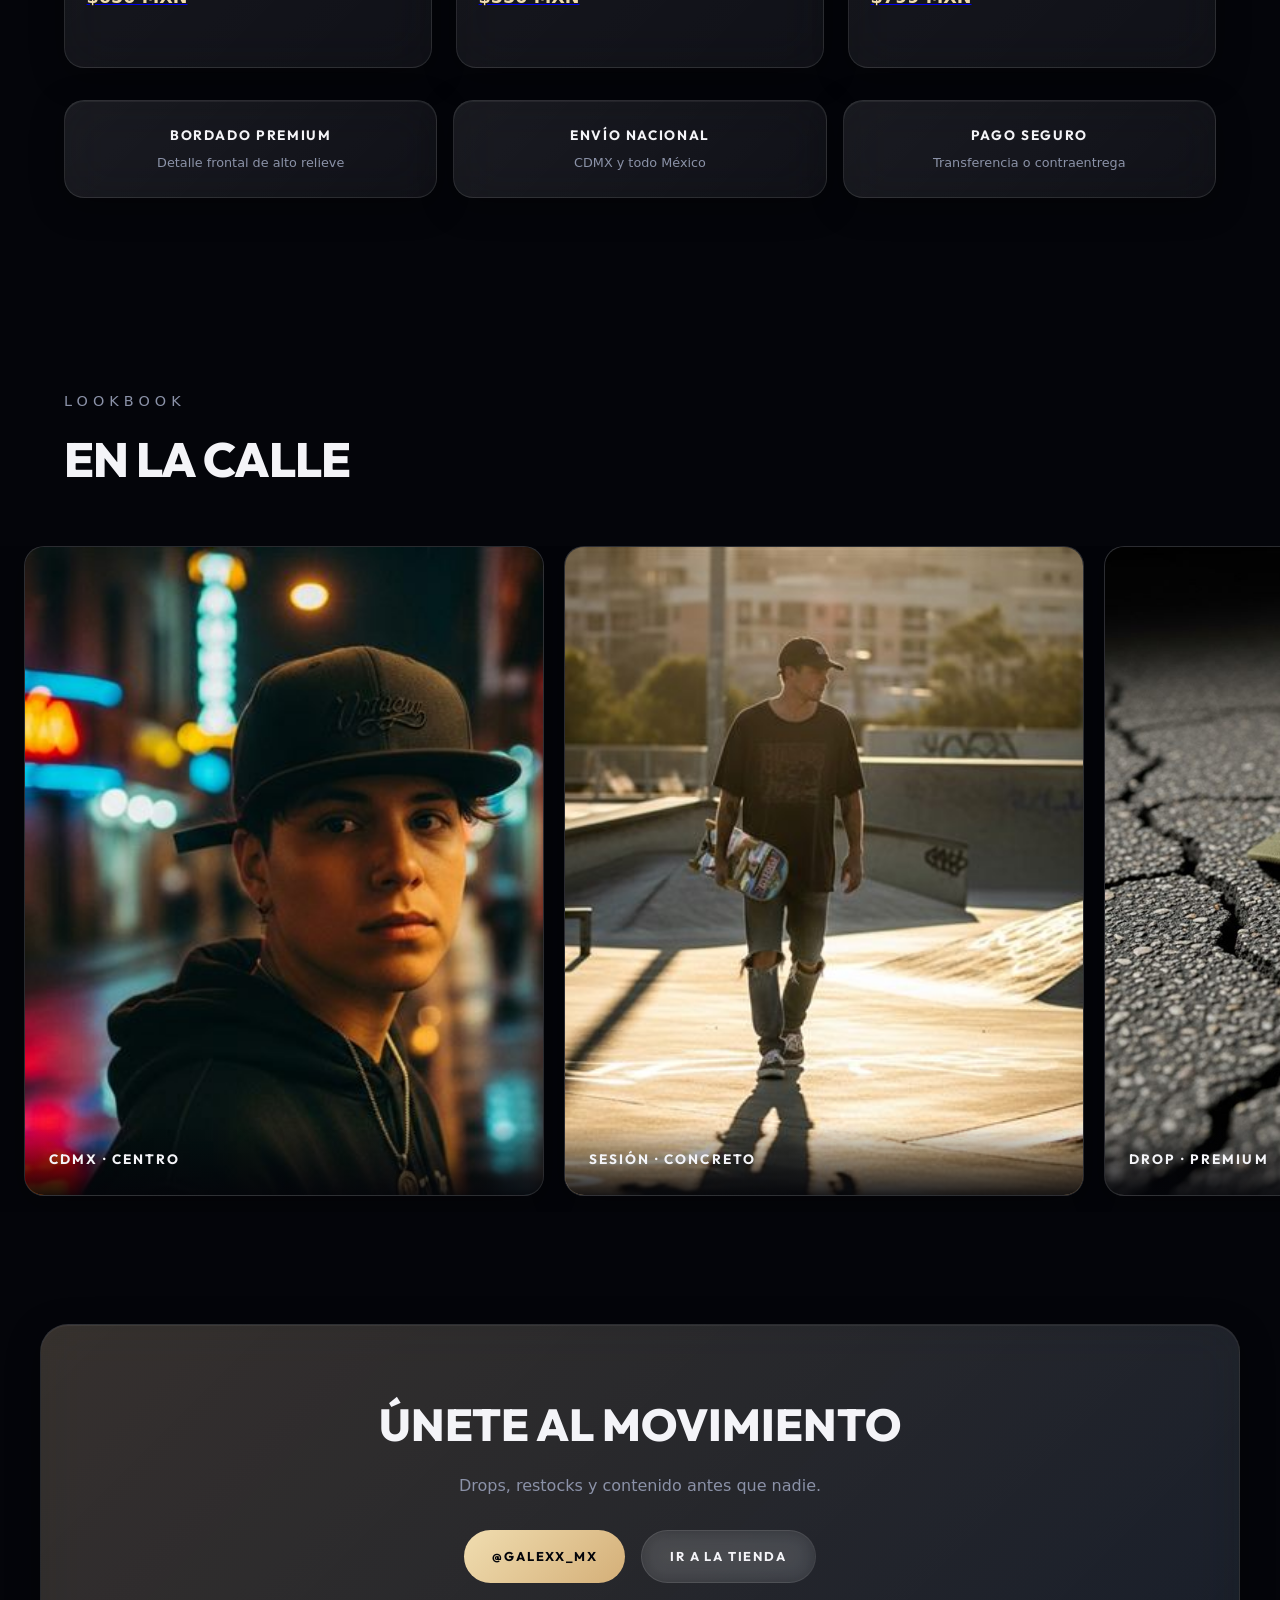
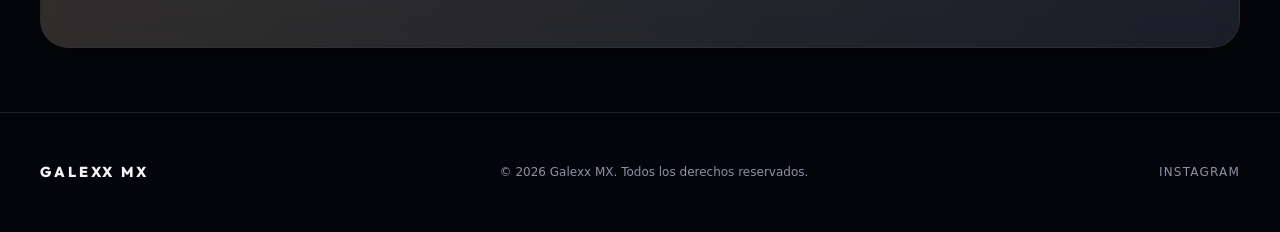
==== commit e916c77a: "Alinea nombre y precio de cap3 en home Co-authored-by: Cursor <cursoragent@cursor.com>" ====
--- a/index.html
+++ b/index.html
@@ -121,12 +121,12 @@
         </a>
         <a href="store.html" class="card glass glass--shimmer reveal reveal--delay-2">
           <div class="card__img img-wrap is-loading">
-            <img data-src="images/cap3-md.jpg" alt="Grit Oliva" width="800" height="800" decoding="async" />
+            <img data-src="images/cap3-md.jpg" alt="Negra Premium" width="800" height="800" decoding="async" />
           </div>
           <div class="card__body">
-            <p class="card__type">Dad hat</p>
-            <h3 class="card__name">Grit Oliva</h3>
-            <p class="card__price">$600 MXN</p>
+            <p class="card__type">Edición limitada</p>
+            <h3 class="card__name">Negra Premium</h3>
+            <p class="card__price">$799 MXN</p>
             <p class="card__cta">Ver en tienda →</p>
           </div>
         </a>
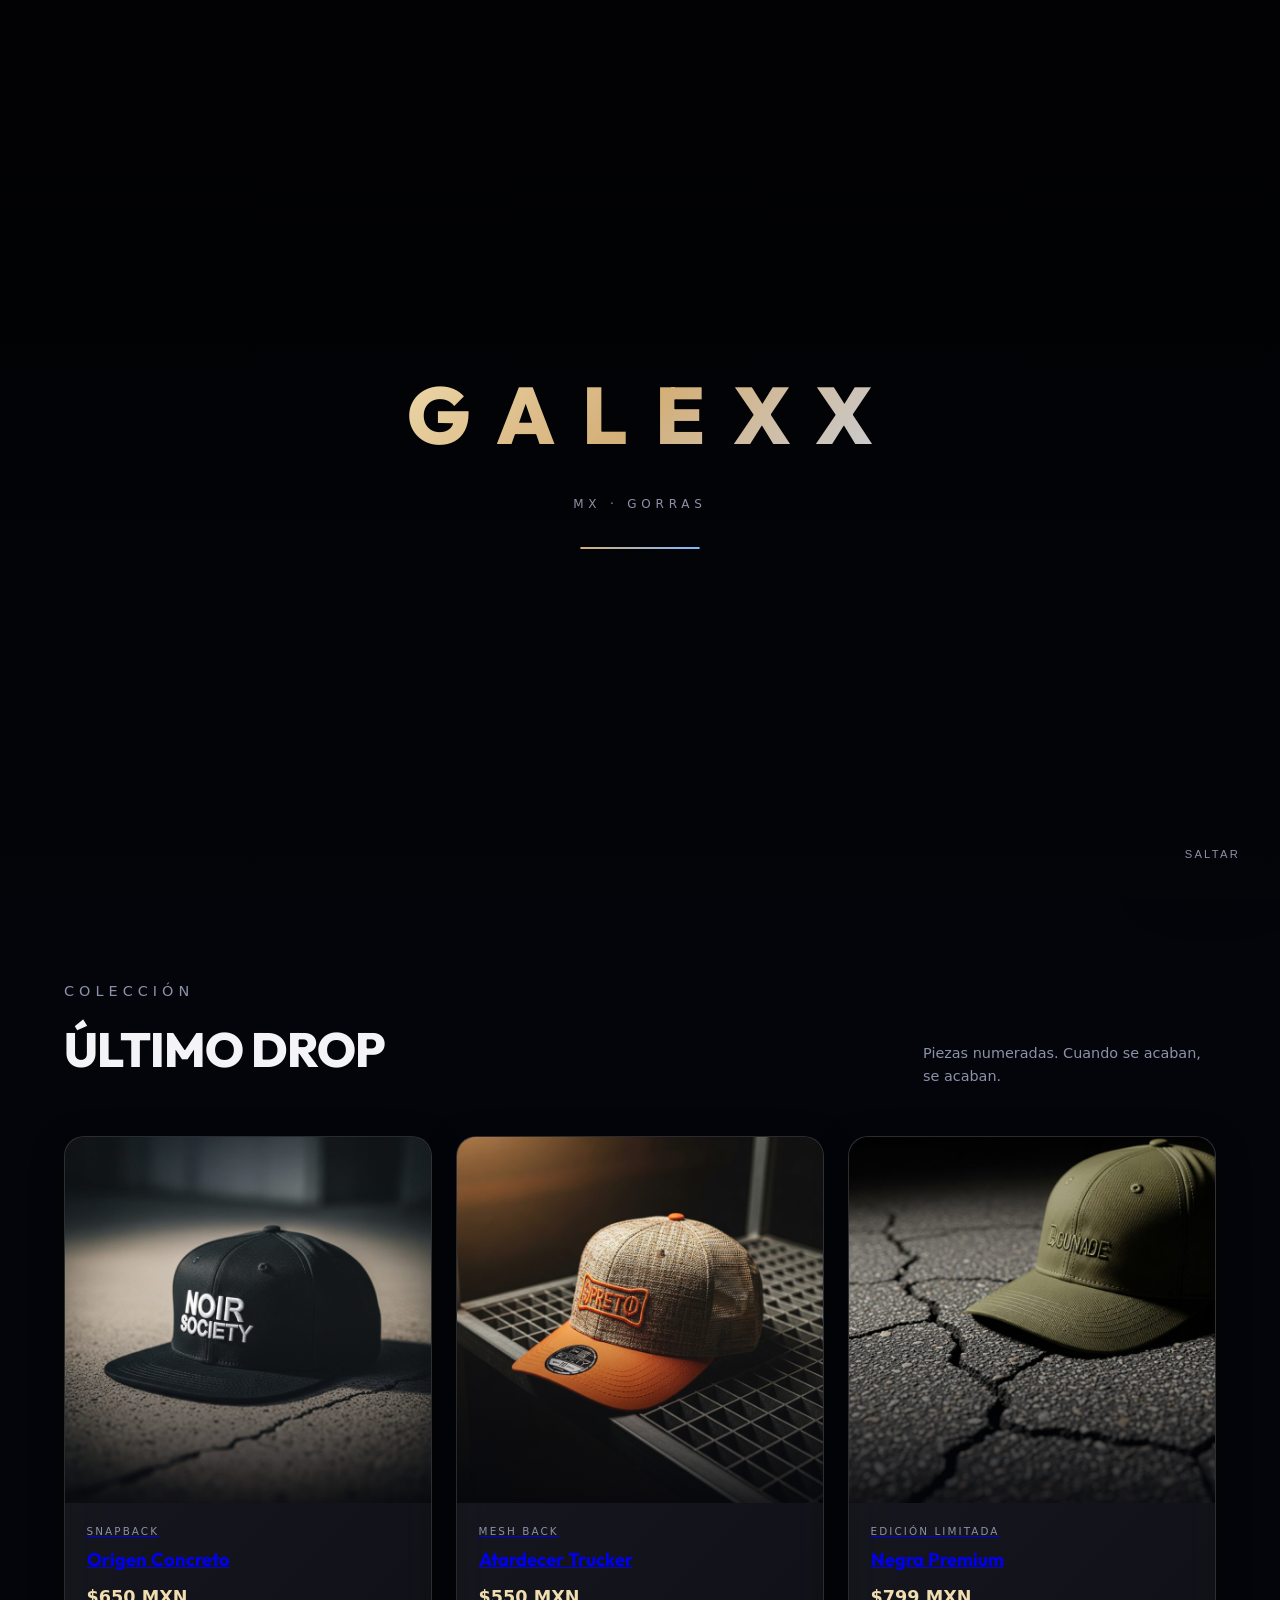
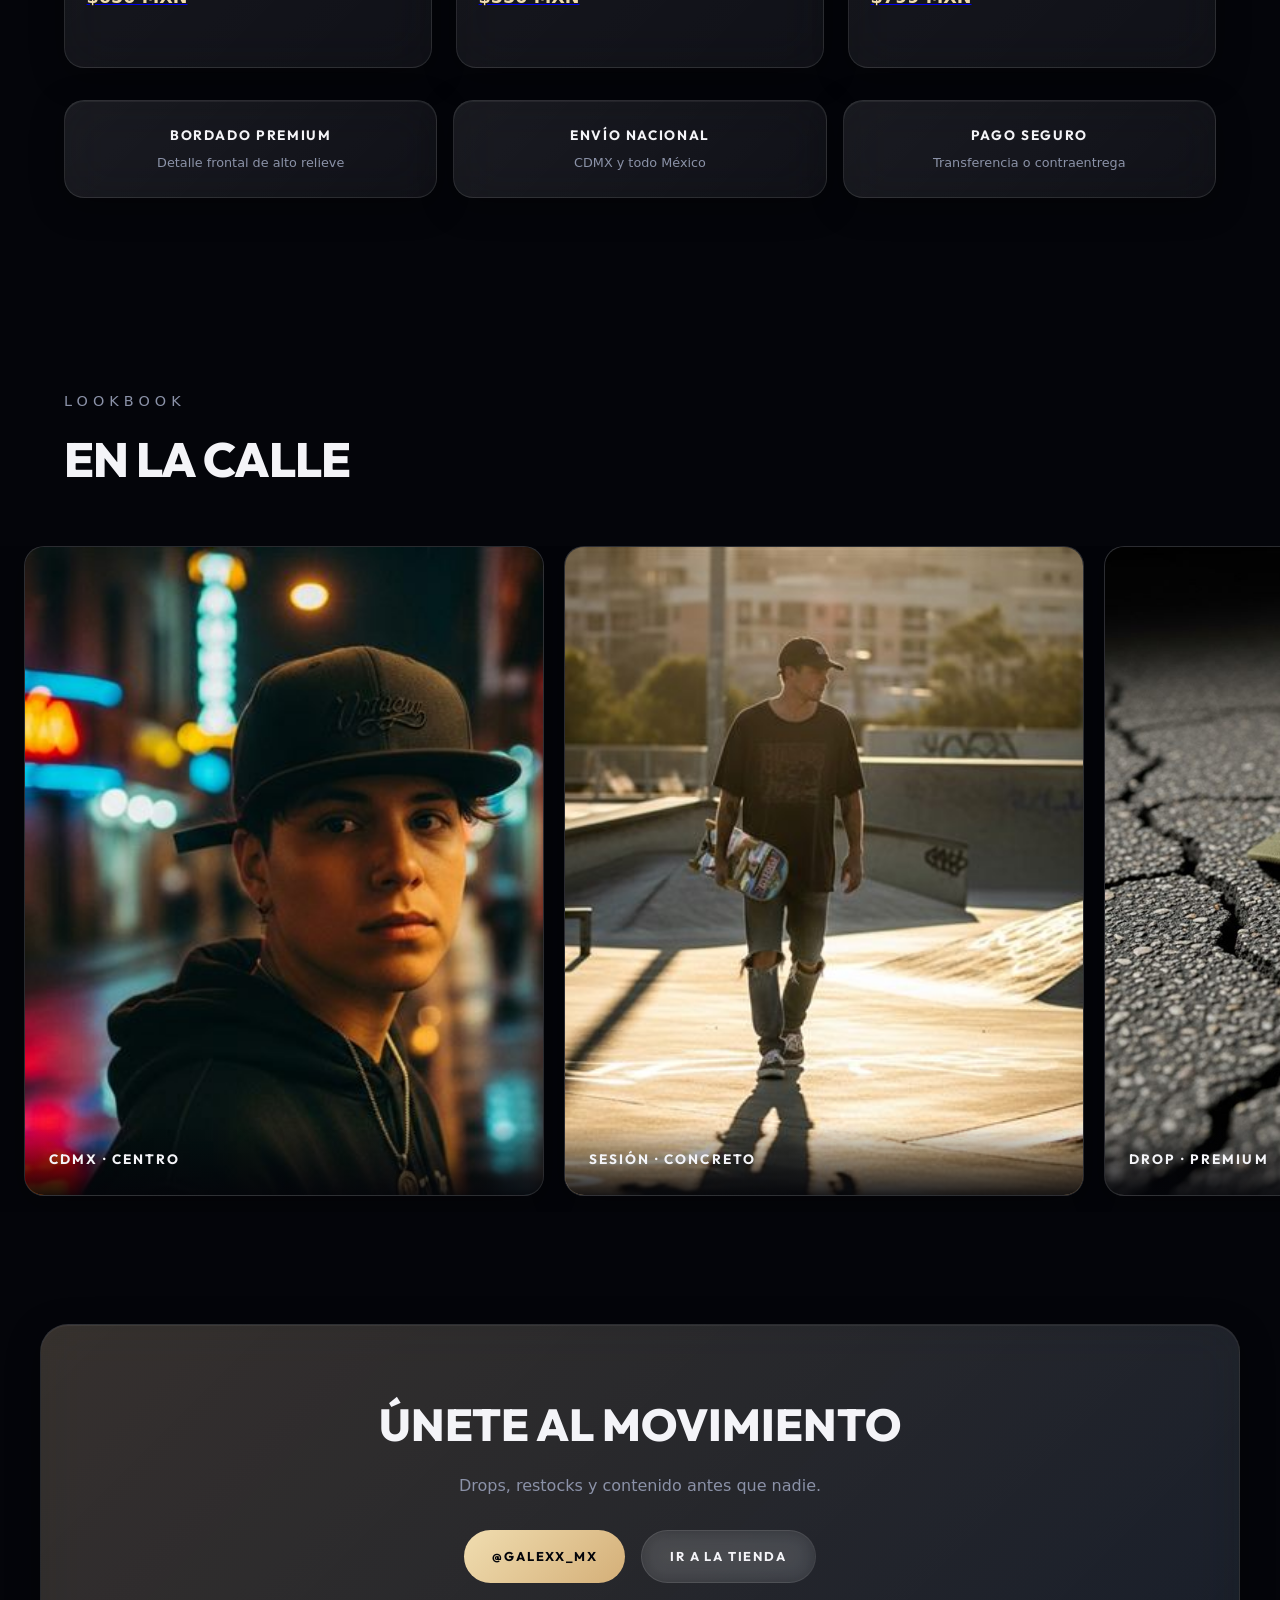
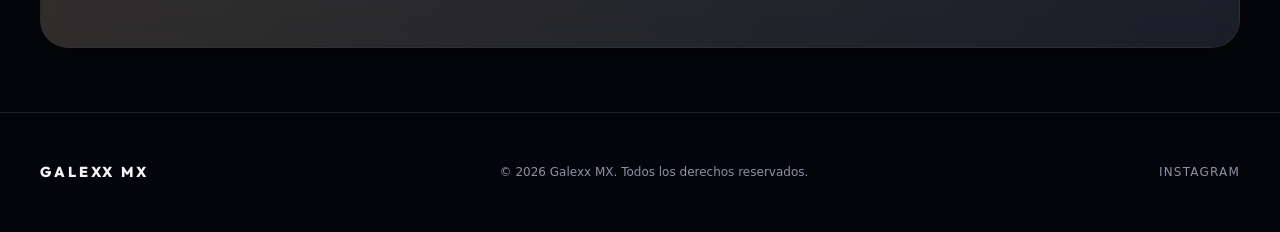
==== commit 576ec42d: "Agrega intro.mp4 y sincroniza duración del video en la intro Co-authored-by: Cursor <cursoragent@cur" ====
--- a/index.html
+++ b/index.html
@@ -14,6 +14,7 @@
     <link rel="icon" type="image/svg+xml" href="favicon.svg" />
     <link rel="preconnect" href="https://fonts.bunny.net" crossorigin />
     <link href="https://fonts.bunny.net/css?family=outfit:700,800|dm-sans:400,500" rel="stylesheet" />
+    <link rel="preload" as="video" href="intro.mp4" type="video/mp4" />
     <link rel="preload" as="image" href="images/hero-md.jpg" />
     <link rel="stylesheet" href="assets/galexx.css" />
   </head>
--- a/assets/galexx.css
+++ b/assets/galexx.css
@@ -93,7 +93,7 @@
   object-fit: cover;
   width: 100%;
   height: 100%;
-  opacity: 0.55;
+  opacity: 0.72;
 }
 .intro__veil {
   position: absolute;
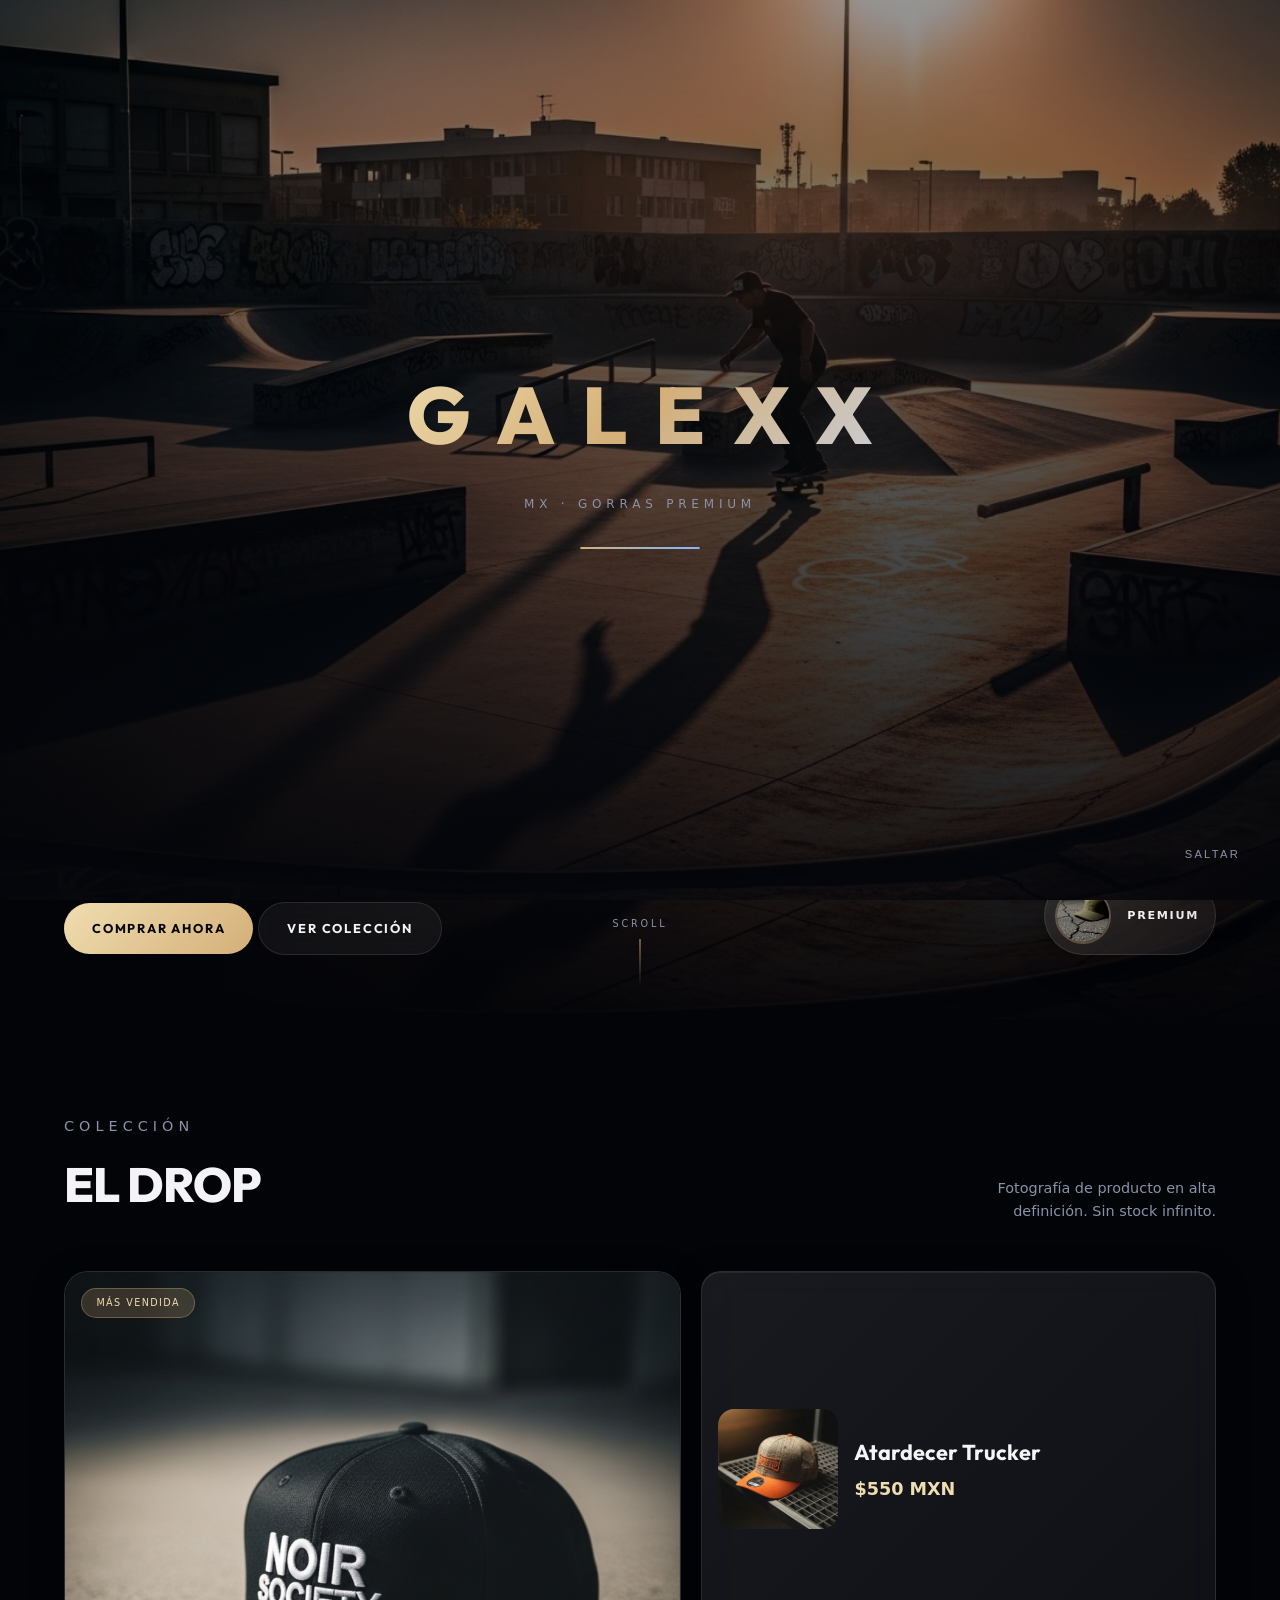
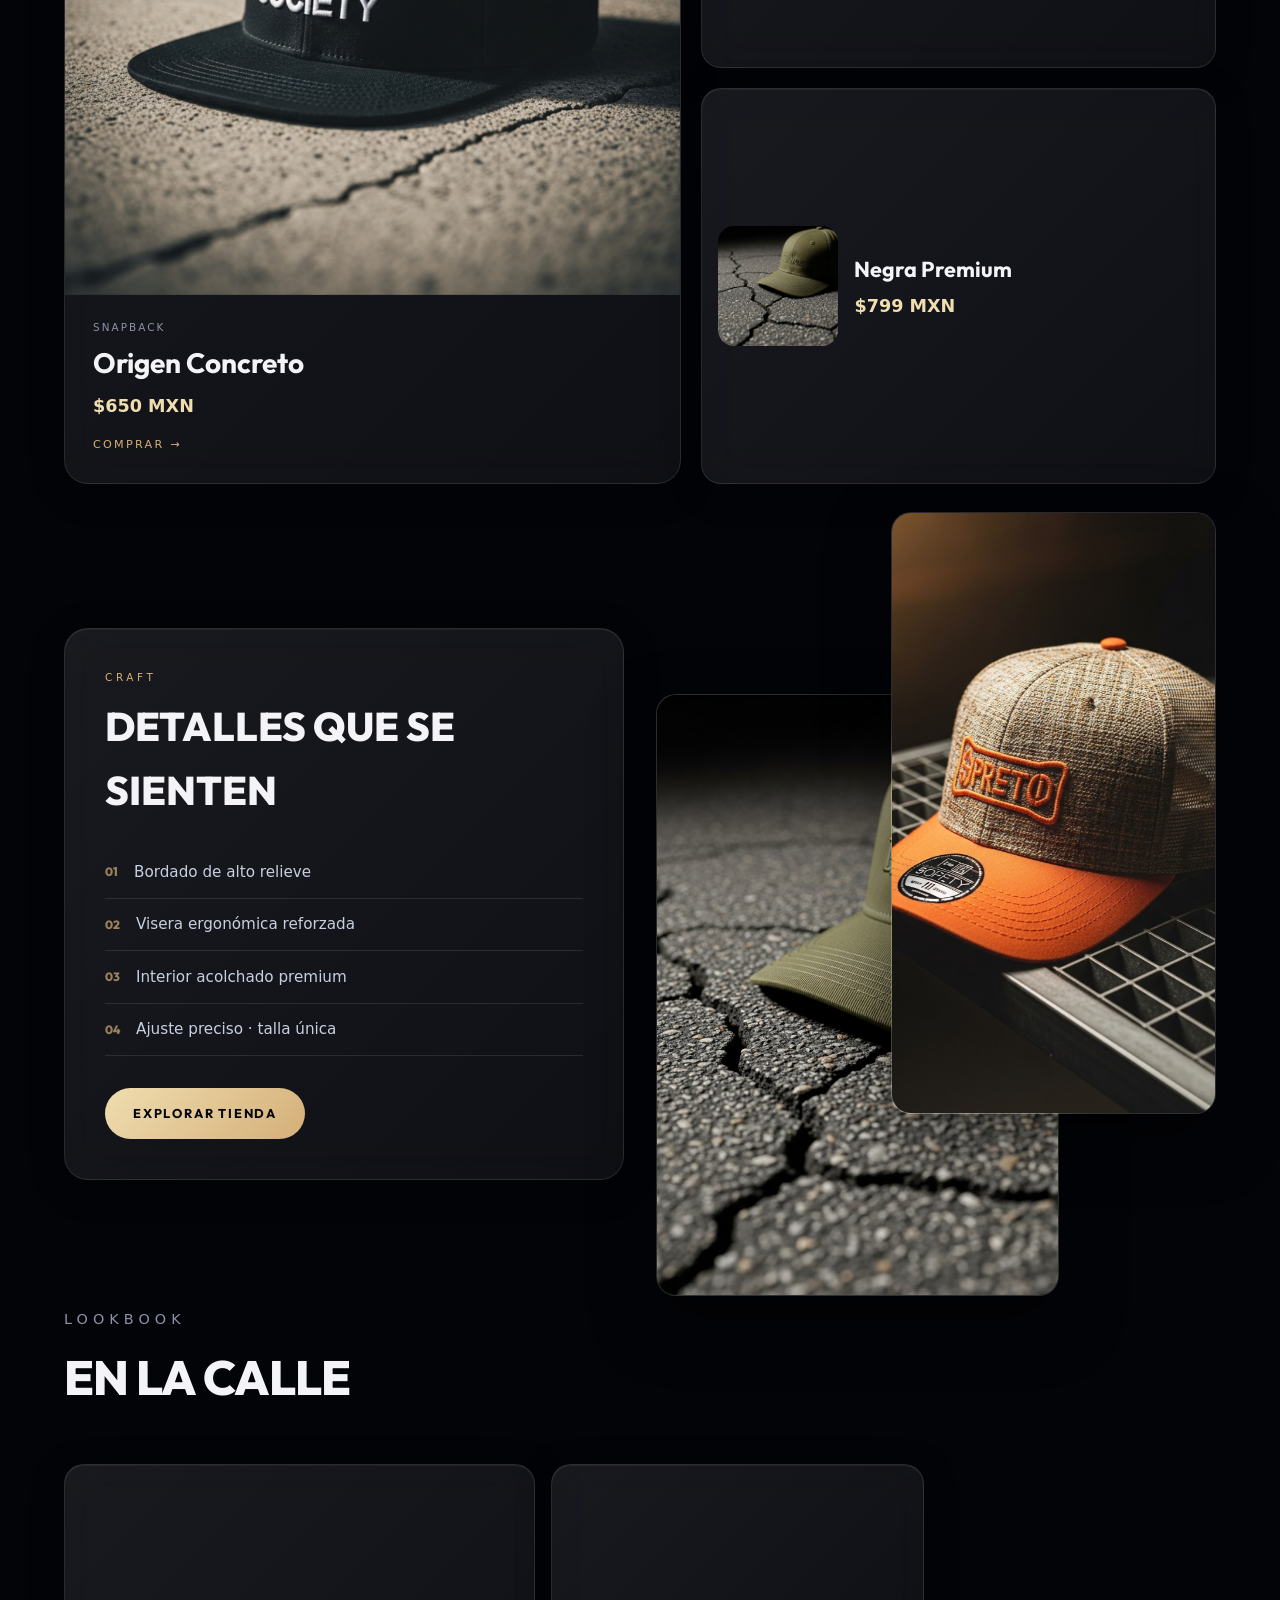
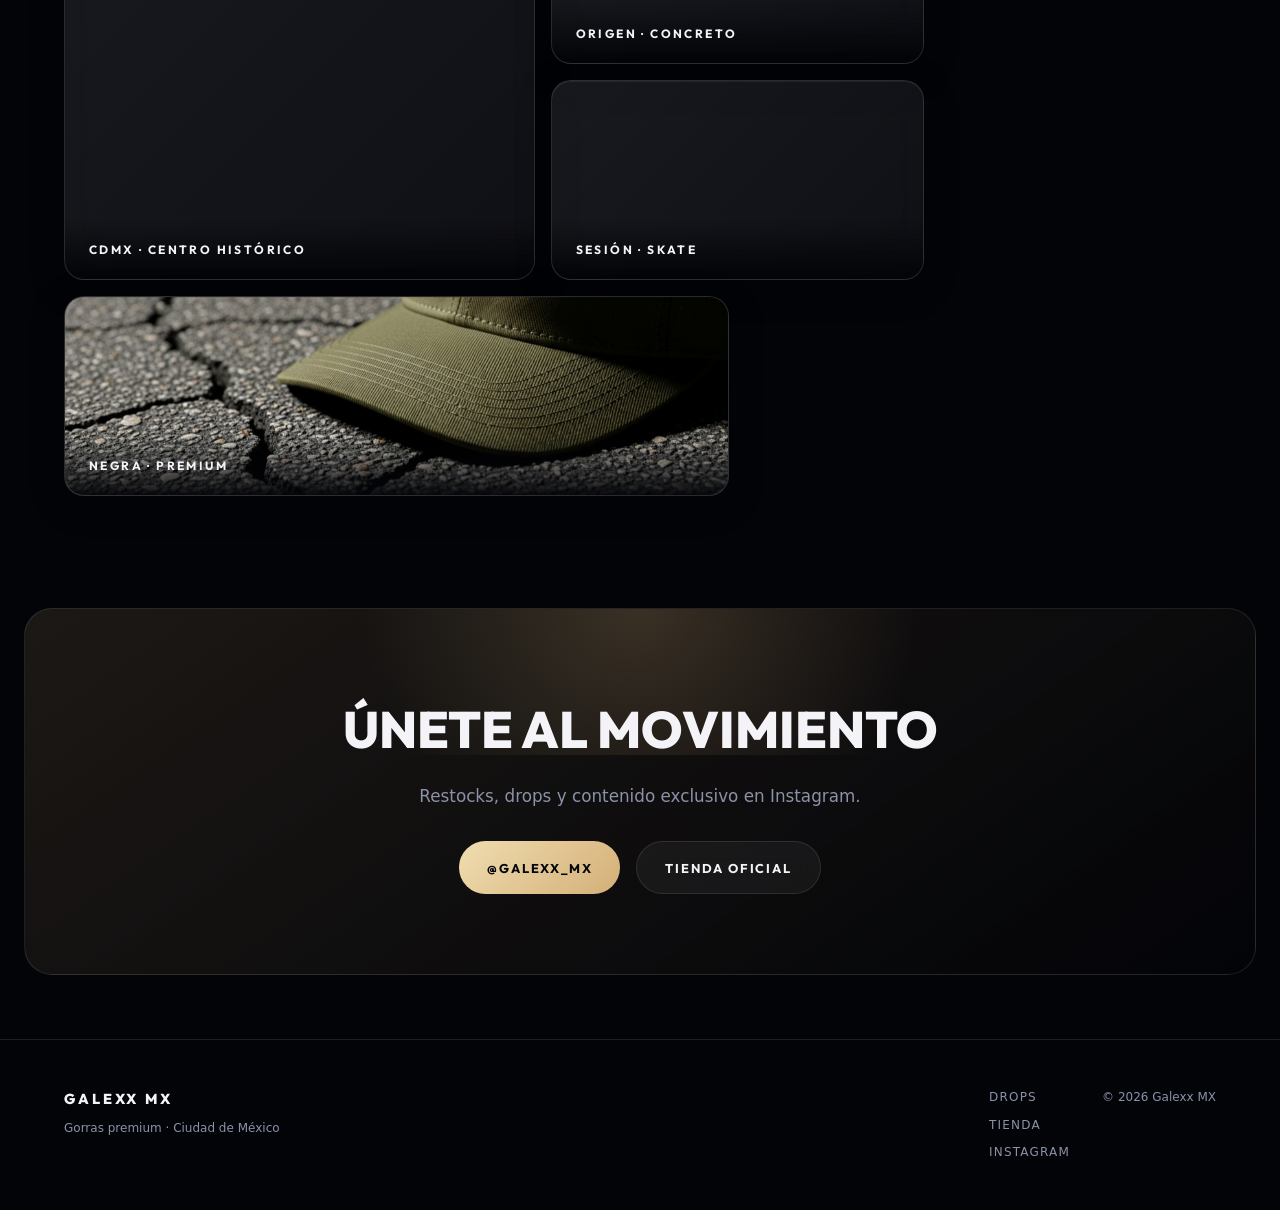
==== commit 99045922: "Rediseño premium v2: más densidad, hero cinematográfico e imágenes HD. Usa PNG/HQ en productos, bent" ====
--- a/index.html
+++ b/index.html
@@ -4,207 +4,249 @@
     <meta charset="UTF-8" />
     <meta name="viewport" content="width=device-width, initial-scale=1.0" />
     <title>Galexx MX — Gorras Premium</title>
-    <meta name="description" content="Gorras premium de edición limitada. Hechas en CDMX. Galexx MX." />
-    <meta name="robots" content="index, follow" />
-    <meta property="og:title" content="Galexx MX — Gorras Premium" />
-    <meta property="og:description" content="Gorras premium de edición limitada. Hechas en CDMX." />
-    <meta property="og:type" content="website" />
+    <meta name="description" content="Gorras premium de edición limitada. Hechas en CDMX." />
+    <meta property="og:title" content="Galexx MX" />
     <meta property="og:image" content="opengraph.jpg" />
-    <meta name="twitter:card" content="summary_large_image" />
     <link rel="icon" type="image/svg+xml" href="favicon.svg" />
     <link rel="preconnect" href="https://fonts.bunny.net" crossorigin />
-    <link href="https://fonts.bunny.net/css?family=outfit:700,800|dm-sans:400,500" rel="stylesheet" />
-    <link rel="preload" as="video" href="intro.mp4" type="video/mp4" />
-    <link rel="preload" as="image" href="images/hero-md.jpg" />
+    <link href="https://fonts.bunny.net/css?family=outfit:400,600,700,800|dm-sans:400,500,600" rel="stylesheet" />
+    <link rel="preload" as="image" href="hero.png" />
     <link rel="stylesheet" href="assets/galexx.css" />
+    <link rel="stylesheet" href="assets/galexx-premium.css" />
   </head>
   <body>
-  <div class="ambient" aria-hidden="true">
-    <div class="ambient__orb ambient__orb--1"></div>
-    <div class="ambient__orb ambient__orb--2"></div>
-    <div class="ambient__orb ambient__orb--3"></div>
-  </div>
-
-  <div id="intro" class="intro" aria-label="Intro">
-    <img id="introMedia" class="intro__media" src="images/hero-md.jpg" alt="" />
-    <div class="intro__veil"></div>
-    <div class="intro__content">
-      <div class="intro__logo">Galexx</div>
-      <p class="intro__tag">MX · Gorras</p>
-      <div class="intro__bar"><div class="intro__bar-fill"></div></div>
+    <div class="grain" aria-hidden="true"></div>
+    <div class="ambient" aria-hidden="true">
+      <div class="ambient__orb ambient__orb--1"></div>
+      <div class="ambient__orb ambient__orb--2"></div>
+      <div class="ambient__orb ambient__orb--3"></div>
+      <div class="ambient__grid"></div>
     </div>
-    <button type="button" id="introSkip" class="intro__skip">Saltar</button>
-  </div>
-
-  <header class="nav">
-    <div class="nav__inner">
-      <a href="#" class="nav__brand">GALEXX</a>
-      <ul class="nav__links">
-        <li><a href="#drops">Drops</a></li>
-        <li><a href="#lookbook">Lookbook</a></li>
-        <li><a href="store.html">Tienda</a></li>
-        <li><a href="#contacto">Contacto</a></li>
-      </ul>
-      <a href="store.html" class="nav__cta">Comprar</a>
-      <button type="button" class="nav__burger" aria-label="Menú">
-        <svg width="24" height="24" fill="none" stroke="currentColor" stroke-width="2"><path d="M4 7h16M4 12h16M4 17h16"/></svg>
-      </button>
+
+    <div id="intro" class="intro" aria-label="Intro">
+      <video id="introMedia" class="intro__media" muted playsinline preload="auto" poster="images/hero-hq.jpg"></video>
+      <div class="intro__veil"></div>
+      <div class="intro__content">
+        <div class="intro__logo">Galexx</div>
+        <p class="intro__tag">MX · Gorras premium</p>
+        <div class="intro__bar"><div class="intro__bar-fill"></div></div>
+      </div>
+      <button type="button" id="introSkip" class="intro__skip">Saltar</button>
     </div>
-  </header>
-
-  <main class="wrap">
-    <section class="hero">
-      <div class="hero__grid">
-        <div class="hero__copy reveal">
-          <div class="hero__badge">Edición limitada · CDMX</div>
-          <h1 class="hero__title">
-            <span>Gorras</span>
-            <span>con actitud.</span>
-          </h1>
-          <p class="hero__sub">Diseño urbano, materiales premium y drops que no vuelven.</p>
-          <div class="hero__actions">
-            <a href="store.html" class="btn btn--gold">Ver tienda</a>
-            <a href="#drops" class="btn btn--glass">Último drop</a>
-          </div>
-        </div>
-        <div class="hero__visual reveal reveal--delay-1">
-          <div class="hero__frame">
-            <div class="hero__frame-inner img-wrap is-loading">
-              <img
-                src="images/hero-md.jpg"
-                alt="Gorra Galexx MX"
-                width="800"
-                height="800"
-                fetchpriority="high"
-                decoding="async"
-                onload="this.classList.add('is-loaded');this.parentElement.classList.remove('is-loading')"
-              />
-            </div>
-          </div>
-          <div class="hero__float glass glass--shimmer">
-            <span>Nuevo drop</span>
-            <strong>2026</strong>
-          </div>
-        </div>
-      </div>
-    </section>
-
-    <section id="drops" class="drops">
-      <div class="sec-head reveal">
-        <div>
-          <p class="sec-label">Colección</p>
-          <h2>Último drop</h2>
-        </div>
-        <p>Piezas numeradas. Cuando se acaban, se acaban.</p>
-      </div>
-      <div class="drops__grid">
-        <a href="store.html" class="card glass glass--shimmer reveal">
-          <div class="card__img img-wrap is-loading">
-            <img data-src="images/cap1-md.jpg" alt="Origen Concreto" width="800" height="800" decoding="async" />
-          </div>
-          <div class="card__body">
-            <p class="card__type">Snapback</p>
-            <h3 class="card__name">Origen Concreto</h3>
-            <p class="card__price">$650 MXN</p>
-            <p class="card__cta">Ver en tienda →</p>
-          </div>
-        </a>
-        <a href="store.html" class="card glass glass--shimmer reveal reveal--delay-1">
-          <div class="card__img img-wrap is-loading">
-            <img data-src="images/cap2-md.jpg" alt="Atardecer Trucker" width="800" height="800" decoding="async" />
-          </div>
-          <div class="card__body">
-            <p class="card__type">Mesh back</p>
-            <h3 class="card__name">Atardecer Trucker</h3>
-            <p class="card__price">$550 MXN</p>
-            <p class="card__cta">Ver en tienda →</p>
-          </div>
-        </a>
-        <a href="store.html" class="card glass glass--shimmer reveal reveal--delay-2">
-          <div class="card__img img-wrap is-loading">
-            <img data-src="images/cap3-md.jpg" alt="Negra Premium" width="800" height="800" decoding="async" />
-          </div>
-          <div class="card__body">
-            <p class="card__type">Edición limitada</p>
-            <h3 class="card__name">Negra Premium</h3>
-            <p class="card__price">$799 MXN</p>
-            <p class="card__cta">Ver en tienda →</p>
-          </div>
-        </a>
-      </div>
-
-      <div class="strip reveal">
-        <div class="strip__item glass">
-          <h3>Bordado premium</h3>
-          <p>Detalle frontal de alto relieve</p>
-        </div>
-        <div class="strip__item glass">
-          <h3>Envío nacional</h3>
-          <p>CDMX y todo México</p>
-        </div>
-        <div class="strip__item glass">
-          <h3>Pago seguro</h3>
-          <p>Transferencia o contraentrega</p>
-        </div>
-      </div>
-    </section>
-  </main>
-
-  <section id="lookbook" class="lookbook">
-    <div class="wrap">
-      <div class="sec-head reveal">
-        <div>
-          <p class="sec-label">Lookbook</p>
-          <h2>En la calle</h2>
-        </div>
+
+    <header class="nav">
+      <div class="nav__inner">
+        <a href="#" class="nav__brand">GALEXX<span>MX</span></a>
+        <ul class="nav__links">
+          <li><a href="#drops">Drops</a></li>
+          <li><a href="#craft">Calidad</a></li>
+          <li><a href="#lookbook">Lookbook</a></li>
+          <li><a href="store.html">Tienda</a></li>
+        </ul>
+        <a href="store.html" class="nav__cta">Comprar</a>
+        <button type="button" class="nav__burger" aria-label="Menú">
+          <svg width="24" height="24" fill="none" stroke="currentColor" stroke-width="2"><path d="M4 7h16M4 12h16M4 17h16"/></svg>
+        </button>
+      </div>
+    </header>
+
+    <div class="marquee" aria-hidden="true">
+      <div class="marquee__track">
+        <span>GALEXX MX</span><span>·</span><span>EDICIÓN LIMITADA</span><span>·</span><span>HECHO EN CDMX</span><span>·</span><span>GORRAS PREMIUM</span><span>·</span>
+        <span>GALEXX MX</span><span>·</span><span>EDICIÓN LIMITADA</span><span>·</span><span>HECHO EN CDMX</span><span>·</span><span>GORRAS PREMIUM</span><span>·</span>
       </div>
     </div>
-    <div class="lookbook__track">
-      <figure class="lookbook__slide glass reveal">
-        <div class="img-wrap is-loading" style="width:100%;height:100%;position:absolute;inset:0">
-          <img data-src="images/lifestyle1-md.jpg" alt="CDMX" width="800" height="1000" decoding="async" style="width:100%;height:100%;object-fit:cover" />
-        </div>
-        <figcaption class="lookbook__cap">CDMX · Centro</figcaption>
-      </figure>
-      <figure class="lookbook__slide glass reveal reveal--delay-1">
-        <div class="img-wrap is-loading" style="width:100%;height:100%;position:absolute;inset:0">
-          <img data-src="images/lifestyle2-md.jpg" alt="Skate" width="800" height="1000" decoding="async" style="width:100%;height:100%;object-fit:cover" />
-        </div>
-        <figcaption class="lookbook__cap">Sesión · Concreto</figcaption>
-      </figure>
-      <figure class="lookbook__slide glass reveal reveal--delay-2">
-        <div class="img-wrap is-loading" style="width:100%;height:100%;position:absolute;inset:0">
-          <img data-src="images/cap3-md.jpg" alt="Drop Galexx" width="800" height="800" decoding="async" style="width:100%;height:100%;object-fit:cover" />
-        </div>
-        <figcaption class="lookbook__cap">Drop · Premium</figcaption>
-      </figure>
-    </div>
-  </section>
-
-  <section id="contacto" class="cta-band glass glass--shimmer reveal">
-    <h2>Únete al movimiento</h2>
-    <p>Drops, restocks y contenido antes que nadie.</p>
-    <div class="cta-band__actions">
-      <a
-        href="https://www.instagram.com/galexx_mx"
-        target="_blank"
-        rel="noopener noreferrer"
-        class="btn btn--gold"
-      >@galexx_mx</a>
-      <a href="store.html" class="btn btn--glass">Ir a la tienda</a>
-    </div>
-  </section>
-
-  <footer class="footer">
-    <div class="footer__inner">
-      <span class="footer__brand">GALEXX MX</span>
-      <p class="footer__copy">© 2026 Galexx MX. Todos los derechos reservados.</p>
-      <a href="https://www.instagram.com/galexx_mx" target="_blank" rel="noopener">Instagram</a>
-    </div>
-  </footer>
-
-  <a href="store.html" class="fab-shop">Tienda</a>
-
-  <script src="assets/galexx.js" defer></script>
+
+    <section class="hero-cine">
+      <div class="hero-cine__bg img-wrap">
+        <picture>
+          <source srcset="hero.png" type="image/png" />
+          <img src="images/hero-hq.jpg" alt="" class="hero-cine__bg-img is-loaded" width="1408" height="768" fetchpriority="high" decoding="async" />
+        </picture>
+      </div>
+      <div class="hero-cine__veil"></div>
+      <div class="wrap hero-cine__content">
+        <div class="hero-cine__left reveal">
+          <p class="sec-label">Drop 01 · 2026</p>
+          <h1 class="hero-cine__title">Gorras<br /><em>sin compromiso.</em></h1>
+          <p class="hero-cine__sub">Streetwear de lujo. Producción limitada. Cada pieza numerada.</p>
+          <div class="hero-cine__stats">
+            <div><strong>03</strong><span>Modelos</span></div>
+            <div><strong>CDMX</strong><span>Origen</span></div>
+            <div><strong>100%</strong><span>Premium</span></div>
+          </div>
+          <div class="hero-cine__actions">
+            <a href="store.html" class="btn btn--gold">Comprar ahora</a>
+            <a href="#drops" class="btn btn--glass">Ver colección</a>
+          </div>
+        </div>
+        <div class="hero-cine__thumbs reveal reveal--delay-1">
+          <a href="store.html" class="hero-cine__thumb glass">
+            <img src="images/cap1-hq.jpg" alt="Origen" width="120" height="120" loading="eager" decoding="async" />
+            <span>Origen</span>
+          </a>
+          <a href="store.html" class="hero-cine__thumb glass">
+            <img src="images/cap2-hq.jpg" alt="Trucker" width="120" height="120" loading="eager" decoding="async" />
+            <span>Trucker</span>
+          </a>
+          <a href="store.html" class="hero-cine__thumb glass">
+            <img src="images/cap3-hq.jpg" alt="Premium" width="120" height="120" loading="eager" decoding="async" />
+            <span>Premium</span>
+          </a>
+        </div>
+      </div>
+      <div class="hero-cine__scroll"><span>Scroll</span><div class="hero-cine__scroll-line"></div></div>
+    </section>
+
+    <section id="drops" class="section-drops">
+      <div class="wrap">
+        <div class="sec-head reveal">
+          <div>
+            <p class="sec-label">Colección</p>
+            <h2>El drop</h2>
+          </div>
+          <p class="sec-head__right">Fotografía de producto en alta definición. Sin stock infinito.</p>
+        </div>
+
+        <div class="bento reveal">
+          <a href="store.html" class="bento__featured glass glass--shimmer">
+            <div class="bento__img img-wrap">
+              <picture>
+                <source srcset="cap1.png" type="image/png" />
+                <img src="images/cap1-hq.jpg" alt="Origen Concreto" width="1024" height="1024" loading="lazy" decoding="async" class="is-loaded" />
+              </picture>
+              <span class="bento__tag">Más vendida</span>
+            </div>
+            <div class="bento__info">
+              <p class="card__type">Snapback</p>
+              <h3>Origen Concreto</h3>
+              <p class="card__price">$650 MXN</p>
+              <span class="bento__link">Comprar →</span>
+            </div>
+          </a>
+          <a href="store.html" class="bento__card glass">
+            <div class="bento__img img-wrap">
+              <picture>
+                <source srcset="cap2.png" type="image/png" />
+                <img data-src="images/cap2-hq.jpg" data-png="cap2.png" alt="Atardecer Trucker" width="1024" height="1024" decoding="async" />
+              </picture>
+            </div>
+            <div class="bento__info">
+              <h3>Atardecer Trucker</h3>
+              <p class="card__price">$550 MXN</p>
+            </div>
+          </a>
+          <a href="store.html" class="bento__card glass">
+            <div class="bento__img img-wrap">
+              <picture>
+                <source srcset="cap3.png" type="image/png" />
+                <img data-src="images/cap3-hq.jpg" data-png="cap3.png" alt="Negra Premium" width="1024" height="1024" decoding="async" />
+              </picture>
+            </div>
+            <div class="bento__info">
+              <h3>Negra Premium</h3>
+              <p class="card__price">$799 MXN</p>
+            </div>
+          </a>
+        </div>
+      </div>
+    </section>
+
+    <section id="craft" class="section-craft">
+      <div class="wrap">
+        <div class="craft-grid reveal">
+          <div class="craft-grid__copy glass">
+            <p class="sec-label">Craft</p>
+            <h2>Detalles que se sienten</h2>
+            <ul class="craft-list">
+              <li><span>01</span> Bordado de alto relieve</li>
+              <li><span>02</span> Visera ergonómica reforzada</li>
+              <li><span>03</span> Interior acolchado premium</li>
+              <li><span>04</span> Ajuste preciso · talla única</li>
+            </ul>
+            <a href="store.html" class="btn btn--gold">Explorar tienda</a>
+          </div>
+          <div class="craft-grid__visual">
+            <div class="craft-stack glass">
+              <img src="images/cap3-hq.jpg" alt="Detalle gorra" width="600" height="600" loading="lazy" decoding="async" />
+            </div>
+            <div class="craft-stack craft-stack--offset glass">
+              <img src="images/cap2-hq.jpg" alt="Detalle gorra" width="600" height="600" loading="lazy" decoding="async" />
+            </div>
+          </div>
+        </div>
+      </div>
+    </section>
+
+    <section id="lookbook" class="section-lookbook">
+      <div class="wrap">
+        <div class="sec-head reveal">
+          <div>
+            <p class="sec-label">Lookbook</p>
+            <h2>En la calle</h2>
+          </div>
+        </div>
+      </div>
+      <div class="lookbook-masonry wrap">
+        <figure class="lookbook-masonry__item lookbook-masonry__item--tall reveal glass">
+          <picture>
+            <source srcset="lifestyle1.png" type="image/png" />
+            <img data-src="images/lifestyle1-hq.jpg" alt="CDMX" width="1408" height="768" decoding="async" />
+          </picture>
+          <figcaption>CDMX · Centro Histórico</figcaption>
+        </figure>
+        <figure class="lookbook-masonry__item reveal reveal--delay-1 glass">
+          <picture>
+            <source srcset="cap1.png" type="image/png" />
+            <img data-src="images/cap1-hq.jpg" alt="Producto" width="1024" height="1024" decoding="async" />
+          </picture>
+          <figcaption>Origen · Concreto</figcaption>
+        </figure>
+        <figure class="lookbook-masonry__item reveal reveal--delay-2 glass">
+          <picture>
+            <source srcset="lifestyle2.png" type="image/png" />
+            <img data-src="images/lifestyle2-hq.jpg" alt="Sesión" width="1408" height="768" decoding="async" />
+          </picture>
+          <figcaption>Sesión · Skate</figcaption>
+        </figure>
+        <figure class="lookbook-masonry__item lookbook-masonry__item--wide reveal reveal--delay-3 glass">
+          <picture>
+            <source srcset="cap3.png" type="image/png" />
+            <img data-src="images/cap3-hq.jpg" alt="Premium" width="1024" height="1024" decoding="async" />
+          </picture>
+          <figcaption>Negra · Premium</figcaption>
+        </figure>
+      </div>
+    </section>
+
+    <section id="contacto" class="cta-premium reveal">
+      <div class="cta-premium__glow"></div>
+      <div class="wrap cta-premium__inner">
+        <h2>Únete al movimiento</h2>
+        <p>Restocks, drops y contenido exclusivo en Instagram.</p>
+        <div class="cta-premium__actions">
+          <a href="https://www.instagram.com/galexx_mx" target="_blank" rel="noopener" class="btn btn--gold">@galexx_mx</a>
+          <a href="store.html" class="btn btn--glass">Tienda oficial</a>
+        </div>
+      </div>
+    </section>
+
+    <footer class="footer footer--rich">
+      <div class="wrap footer__inner">
+        <div class="footer__col">
+          <span class="footer__brand">GALEXX MX</span>
+          <p class="footer__copy">Gorras premium · Ciudad de México</p>
+        </div>
+        <div class="footer__col">
+          <a href="#drops">Drops</a>
+          <a href="store.html">Tienda</a>
+          <a href="https://www.instagram.com/galexx_mx" target="_blank" rel="noopener">Instagram</a>
+        </div>
+        <p class="footer__copy">© 2026 Galexx MX</p>
+      </div>
+    </footer>
+
+    <a href="store.html" class="fab-shop">Tienda</a>
+    <script src="assets/galexx.js" defer></script>
   </body>
 </html>
--- a/assets/galexx-premium.css
+++ b/assets/galexx-premium.css
@@ -0,0 +1,478 @@
+/* Premium v2 — densidad, cinematográfico, imágenes nítidas */
+
+body { background: #030408; }
+
+.grain {
+  position: fixed;
+  inset: 0;
+  z-index: 9999;
+  pointer-events: none;
+  opacity: 0.04;
+  background-image: url("data:image/svg+xml,%3Csvg viewBox='0 0 256 256' xmlns='http://www.w3.org/2000/svg'%3E%3Cfilter id='n'%3E%3CfeTurbulence type='fractalNoise' baseFrequency='0.85' numOctaves='4' stitchTiles='stitch'/%3E%3C/filter%3E%3Crect width='100%25' height='100%25' filter='url(%23n)'/%3E%3C/svg%3E");
+}
+
+.ambient__grid {
+  position: absolute;
+  inset: 0;
+  background-image:
+    linear-gradient(rgba(255,255,255,0.03) 1px, transparent 1px),
+    linear-gradient(90deg, rgba(255,255,255,0.03) 1px, transparent 1px);
+  background-size: 64px 64px;
+  mask-image: radial-gradient(ellipse 80% 60% at 50% 30%, black, transparent);
+  opacity: 0.35;
+}
+
+.nav__brand span { color: var(--gold); margin-left: 0.15em; }
+
+/* Marquee */
+.marquee {
+  position: relative;
+  z-index: 2;
+  margin-top: 4.5rem;
+  padding: 0.85rem 0;
+  border-block: 1px solid var(--border);
+  background: rgba(3, 4, 8, 0.85);
+  overflow: hidden;
+}
+.marquee__track {
+  display: flex;
+  gap: 2rem;
+  width: max-content;
+  animation: marquee 28s linear infinite;
+  font-family: var(--font-display);
+  font-size: 0.7rem;
+  font-weight: 700;
+  letter-spacing: 0.35em;
+  text-transform: uppercase;
+  color: var(--muted);
+  white-space: nowrap;
+}
+.marquee__track span:nth-child(odd) { color: var(--gold); }
+@keyframes marquee {
+  from { transform: translateX(0); }
+  to { transform: translateX(-50%); }
+}
+
+/* Cinematic hero */
+.hero-cine {
+  position: relative;
+  min-height: 100dvh;
+  display: flex;
+  align-items: flex-end;
+  padding: 0 0 4rem;
+  margin-bottom: 2rem;
+  overflow: hidden;
+}
+.hero-cine__bg {
+  position: absolute;
+  inset: 0;
+  z-index: 0;
+}
+.hero-cine__bg img,
+.hero-cine__bg-img {
+  width: 100%;
+  height: 100%;
+  object-fit: cover;
+  object-position: center 30%;
+  transform: scale(1.05);
+}
+.hero-cine__veil {
+  position: absolute;
+  inset: 0;
+  z-index: 1;
+  background:
+    linear-gradient(180deg, rgba(3,4,8,0.55) 0%, rgba(3,4,8,0.75) 45%, rgba(3,4,8,0.97) 100%),
+    linear-gradient(90deg, rgba(3,4,8,0.9) 0%, transparent 55%);
+}
+.hero-cine__content {
+  position: relative;
+  z-index: 2;
+  display: grid;
+  grid-template-columns: 1fr auto;
+  gap: 3rem;
+  align-items: end;
+  width: 100%;
+  padding-top: 8rem;
+}
+.hero-cine__title {
+  font-family: var(--font-display);
+  font-size: clamp(3rem, 9vw, 6.5rem);
+  font-weight: 800;
+  line-height: 0.92;
+  text-transform: uppercase;
+  letter-spacing: -0.03em;
+  margin-bottom: 1.25rem;
+}
+.hero-cine__title em {
+  font-style: normal;
+  background: linear-gradient(120deg, var(--gold-bright), var(--gold));
+  -webkit-background-clip: text;
+  background-clip: text;
+  color: transparent;
+}
+.hero-cine__sub {
+  font-size: 1.1rem;
+  color: var(--silver);
+  max-width: 36ch;
+  margin-bottom: 2rem;
+  line-height: 1.65;
+}
+.hero-cine__stats {
+  display: flex;
+  gap: 2.5rem;
+  margin-bottom: 2rem;
+  padding: 1.25rem 0;
+  border-block: 1px solid var(--border);
+}
+.hero-cine__stats strong {
+  display: block;
+  font-family: var(--font-display);
+  font-size: 1.75rem;
+  font-weight: 800;
+  color: var(--gold-bright);
+  line-height: 1;
+}
+.hero-cine__stats span {
+  font-size: 0.65rem;
+  letter-spacing: 0.2em;
+  text-transform: uppercase;
+  color: var(--muted);
+}
+.hero-cine__thumbs {
+  display: flex;
+  flex-direction: column;
+  gap: 0.75rem;
+}
+.hero-cine__thumb {
+  display: flex;
+  align-items: center;
+  gap: 1rem;
+  padding: 0.65rem 1rem 0.65rem 0.65rem;
+  border-radius: var(--radius-pill);
+  text-decoration: none;
+  color: var(--text);
+  transition: transform 0.35s var(--ease-spring), border-color 0.35s;
+}
+.hero-cine__thumb:hover {
+  transform: translateX(-6px);
+  border-color: var(--border-glow);
+}
+.hero-cine__thumb img {
+  width: 56px;
+  height: 56px;
+  border-radius: 50%;
+  object-fit: cover;
+  border: 2px solid rgba(212, 175, 120, 0.35);
+}
+.hero-cine__thumb span {
+  font-size: 0.7rem;
+  font-weight: 600;
+  letter-spacing: 0.15em;
+  text-transform: uppercase;
+}
+.hero-cine__scroll {
+  position: absolute;
+  bottom: 2rem;
+  left: 50%;
+  transform: translateX(-50%);
+  z-index: 2;
+  display: flex;
+  flex-direction: column;
+  align-items: center;
+  gap: 0.5rem;
+  font-size: 0.6rem;
+  letter-spacing: 0.3em;
+  text-transform: uppercase;
+  color: var(--muted);
+}
+.hero-cine__scroll-line {
+  width: 1px;
+  height: 48px;
+  background: linear-gradient(var(--gold), transparent);
+  animation: scrollLine 2s ease-in-out infinite;
+}
+@keyframes scrollLine {
+  0%, 100% { opacity: 0.3; transform: scaleY(0.6); }
+  50% { opacity: 1; transform: scaleY(1); }
+}
+
+/* Bento drops */
+.section-drops { padding: 4rem 0 5rem; position: relative; z-index: 1; }
+.sec-head__right { max-width: 28ch; text-align: right; color: var(--muted); font-size: 0.9rem; }
+
+.bento {
+  display: grid;
+  grid-template-columns: 1.2fr 1fr;
+  grid-template-rows: auto auto;
+  gap: 1.25rem;
+}
+.bento__featured {
+  grid-row: span 2;
+  display: flex;
+  flex-direction: column;
+  text-decoration: none;
+  color: inherit;
+  border-radius: 24px;
+  overflow: hidden;
+  transition: transform 0.5s var(--ease-out), box-shadow 0.5s;
+}
+.bento__featured:hover {
+  transform: translateY(-6px);
+  box-shadow: 0 32px 80px rgba(0,0,0,0.55);
+}
+.bento__card {
+  display: grid;
+  grid-template-columns: 120px 1fr;
+  gap: 1rem;
+  align-items: center;
+  padding: 1rem;
+  text-decoration: none;
+  color: inherit;
+  border-radius: 20px;
+  transition: transform 0.4s var(--ease-out);
+}
+.bento__card:hover { transform: translateX(6px); }
+.bento__img {
+  position: relative;
+  overflow: hidden;
+  border-radius: 16px;
+  background: #0a0c12;
+}
+.bento__featured .bento__img {
+  flex: 1;
+  min-height: 380px;
+  border-radius: 0;
+}
+.bento__card .bento__img {
+  aspect-ratio: 1;
+}
+.bento__img img {
+  width: 100%;
+  height: 100%;
+  object-fit: cover;
+  image-rendering: -webkit-optimize-contrast;
+  transition: transform 0.8s var(--ease-out);
+}
+.bento__featured:hover .bento__img img,
+.bento__card:hover .bento__img img { transform: scale(1.04); }
+.bento__tag {
+  position: absolute;
+  top: 1rem;
+  left: 1rem;
+  padding: 0.4rem 0.9rem;
+  border-radius: var(--radius-pill);
+  font-size: 0.6rem;
+  letter-spacing: 0.15em;
+  text-transform: uppercase;
+  background: rgba(212, 175, 120, 0.2);
+  border: 1px solid var(--border-glow);
+  color: var(--gold-bright);
+}
+.bento__info {
+  padding: 1.5rem 1.75rem 1.75rem;
+}
+.bento__card .bento__info { padding: 0.5rem 0.5rem 0.5rem 0; }
+.bento__info h3 {
+  font-family: var(--font-display);
+  font-size: 1.35rem;
+  font-weight: 700;
+  margin-bottom: 0.35rem;
+}
+.bento__featured .bento__info h3 { font-size: 1.75rem; }
+.bento__link {
+  display: inline-block;
+  margin-top: 1rem;
+  font-size: 0.7rem;
+  letter-spacing: 0.2em;
+  text-transform: uppercase;
+  color: var(--gold);
+}
+
+/* Craft */
+.section-craft { padding: 4rem 0; position: relative; z-index: 1; }
+.craft-grid {
+  display: grid;
+  grid-template-columns: 1fr 1fr;
+  gap: 2rem;
+  align-items: center;
+}
+.craft-grid__copy {
+  padding: 2.5rem;
+  border-radius: 24px;
+}
+.craft-grid__copy h2 {
+  font-family: var(--font-display);
+  font-size: clamp(1.8rem, 4vw, 2.5rem);
+  font-weight: 800;
+  text-transform: uppercase;
+  margin-bottom: 1.5rem;
+}
+.craft-list {
+  list-style: none;
+  margin-bottom: 2rem;
+}
+.craft-list li {
+  display: flex;
+  align-items: center;
+  gap: 1rem;
+  padding: 0.85rem 0;
+  border-bottom: 1px solid var(--border);
+  font-size: 0.95rem;
+  color: var(--silver);
+}
+.craft-list li span {
+  font-family: var(--font-display);
+  font-size: 0.75rem;
+  font-weight: 800;
+  color: var(--gold);
+  opacity: 0.7;
+}
+.craft-grid__visual {
+  position: relative;
+  min-height: 420px;
+}
+.craft-stack {
+  position: absolute;
+  width: 72%;
+  border-radius: 20px;
+  overflow: hidden;
+  box-shadow: 0 24px 60px rgba(0,0,0,0.5);
+}
+.craft-stack img {
+  width: 100%;
+  display: block;
+  object-fit: cover;
+}
+.craft-stack--offset {
+  right: 0;
+  bottom: 0;
+  width: 58%;
+  z-index: 2;
+}
+.craft-stack:first-child { top: 0; left: 0; }
+
+/* Lookbook masonry */
+.section-lookbook { padding: 4rem 0 5rem; position: relative; z-index: 1; }
+.lookbook-masonry {
+  display: grid;
+  grid-template-columns: repeat(12, 1fr);
+  grid-auto-rows: 200px;
+  gap: 1rem;
+}
+.lookbook-masonry__item {
+  position: relative;
+  margin: 0;
+  border-radius: 20px;
+  overflow: hidden;
+  grid-column: span 4;
+}
+.lookbook-masonry__item--tall { grid-row: span 2; grid-column: span 5; }
+.lookbook-masonry__item--wide { grid-column: span 7; }
+.lookbook-masonry__item picture,
+.lookbook-masonry__item .img-wrap {
+  position: absolute;
+  inset: 0;
+}
+.lookbook-masonry__item img {
+  width: 100%;
+  height: 100%;
+  object-fit: cover;
+  transition: transform 0.9s var(--ease-out);
+}
+.lookbook-masonry__item:hover img { transform: scale(1.05); }
+.lookbook-masonry__item figcaption {
+  position: absolute;
+  bottom: 0;
+  left: 0;
+  right: 0;
+  padding: 1.25rem 1.5rem;
+  background: linear-gradient(0deg, rgba(3,4,8,0.95), transparent);
+  font-family: var(--font-display);
+  font-size: 0.75rem;
+  font-weight: 700;
+  letter-spacing: 0.2em;
+  text-transform: uppercase;
+}
+
+/* CTA premium */
+.cta-premium {
+  position: relative;
+  z-index: 1;
+  margin: 2rem 1.5rem 0;
+  padding: 5rem 2rem;
+  border-radius: 28px;
+  overflow: hidden;
+  border: 1px solid var(--border);
+  background: linear-gradient(145deg, rgba(212,175,120,0.12), rgba(3,4,8,0.9));
+  text-align: center;
+}
+.cta-premium__glow {
+  position: absolute;
+  top: -40%;
+  left: 50%;
+  transform: translateX(-50%);
+  width: 60%;
+  height: 80%;
+  background: radial-gradient(circle, rgba(212,175,120,0.2), transparent 70%);
+  pointer-events: none;
+}
+.cta-premium__inner { position: relative; }
+.cta-premium h2 {
+  font-family: var(--font-display);
+  font-size: clamp(2rem, 5vw, 3.2rem);
+  font-weight: 800;
+  text-transform: uppercase;
+  margin-bottom: 0.75rem;
+}
+.cta-premium p { color: var(--muted); margin-bottom: 2rem; font-size: 1.05rem; }
+.cta-premium__actions {
+  display: flex;
+  flex-wrap: wrap;
+  gap: 1rem;
+  justify-content: center;
+}
+
+.footer--rich .footer__inner {
+  display: grid;
+  grid-template-columns: 1fr auto auto;
+  gap: 2rem;
+  align-items: start;
+}
+.footer__col {
+  display: flex;
+  flex-direction: column;
+  gap: 0.5rem;
+}
+
+/* Imágenes más nítidas */
+img {
+  image-rendering: auto;
+  -webkit-backface-visibility: hidden;
+  backface-visibility: hidden;
+}
+.img-wrap.is-loading { background: #0a0c14; }
+
+.intro__media { opacity: 0.85; }
+
+@media (max-width: 900px) {
+  .hero-cine__content { grid-template-columns: 1fr; }
+  .hero-cine__thumbs {
+    flex-direction: row;
+    flex-wrap: wrap;
+    justify-content: center;
+  }
+  .bento { grid-template-columns: 1fr; }
+  .bento__featured { grid-row: span 1; }
+  .bento__featured .bento__img { min-height: 280px; }
+  .craft-grid { grid-template-columns: 1fr; }
+  .craft-grid__visual { min-height: 320px; }
+  .lookbook-masonry {
+    grid-template-columns: 1fr 1fr;
+    grid-auto-rows: 180px;
+  }
+  .lookbook-masonry__item,
+  .lookbook-masonry__item--tall,
+  .lookbook-masonry__item--wide { grid-column: span 1; grid-row: span 1; }
+  .sec-head__right { text-align: left; }
+  .footer--rich .footer__inner { grid-template-columns: 1fr; }
+}
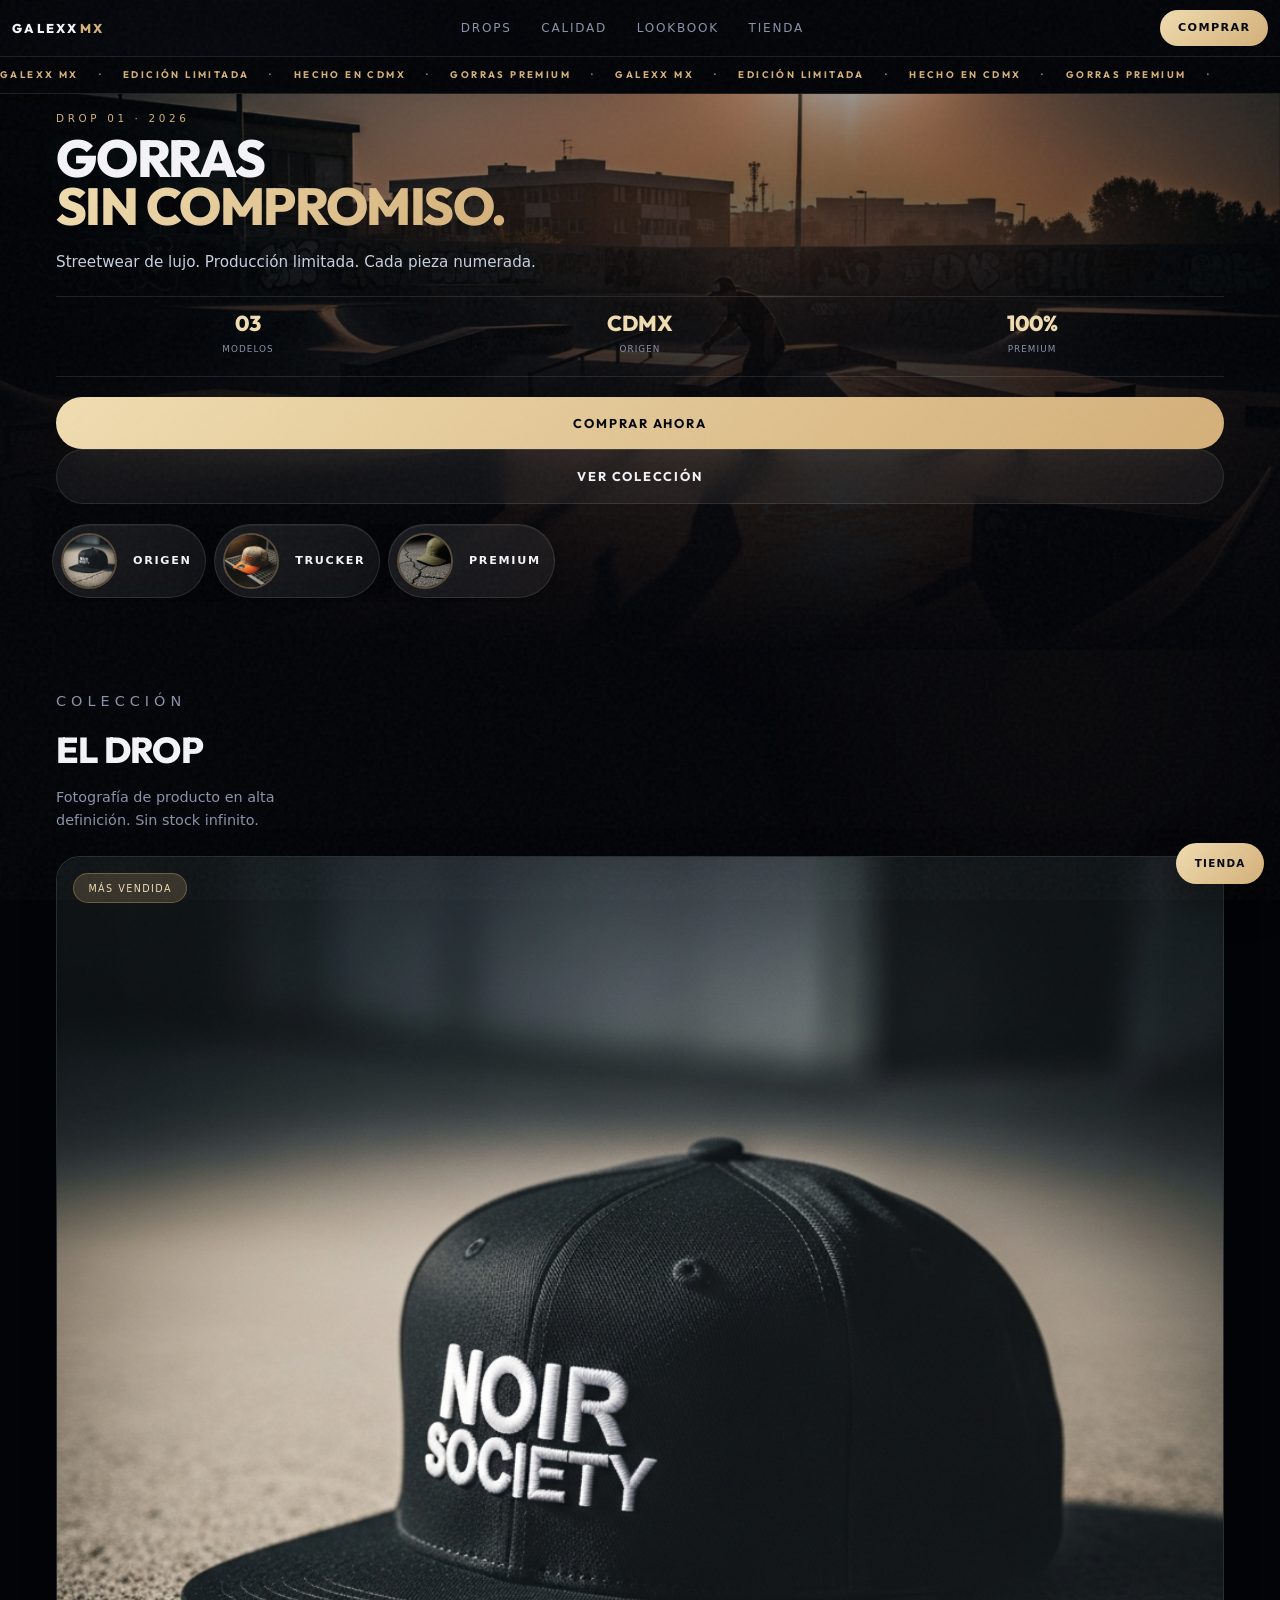
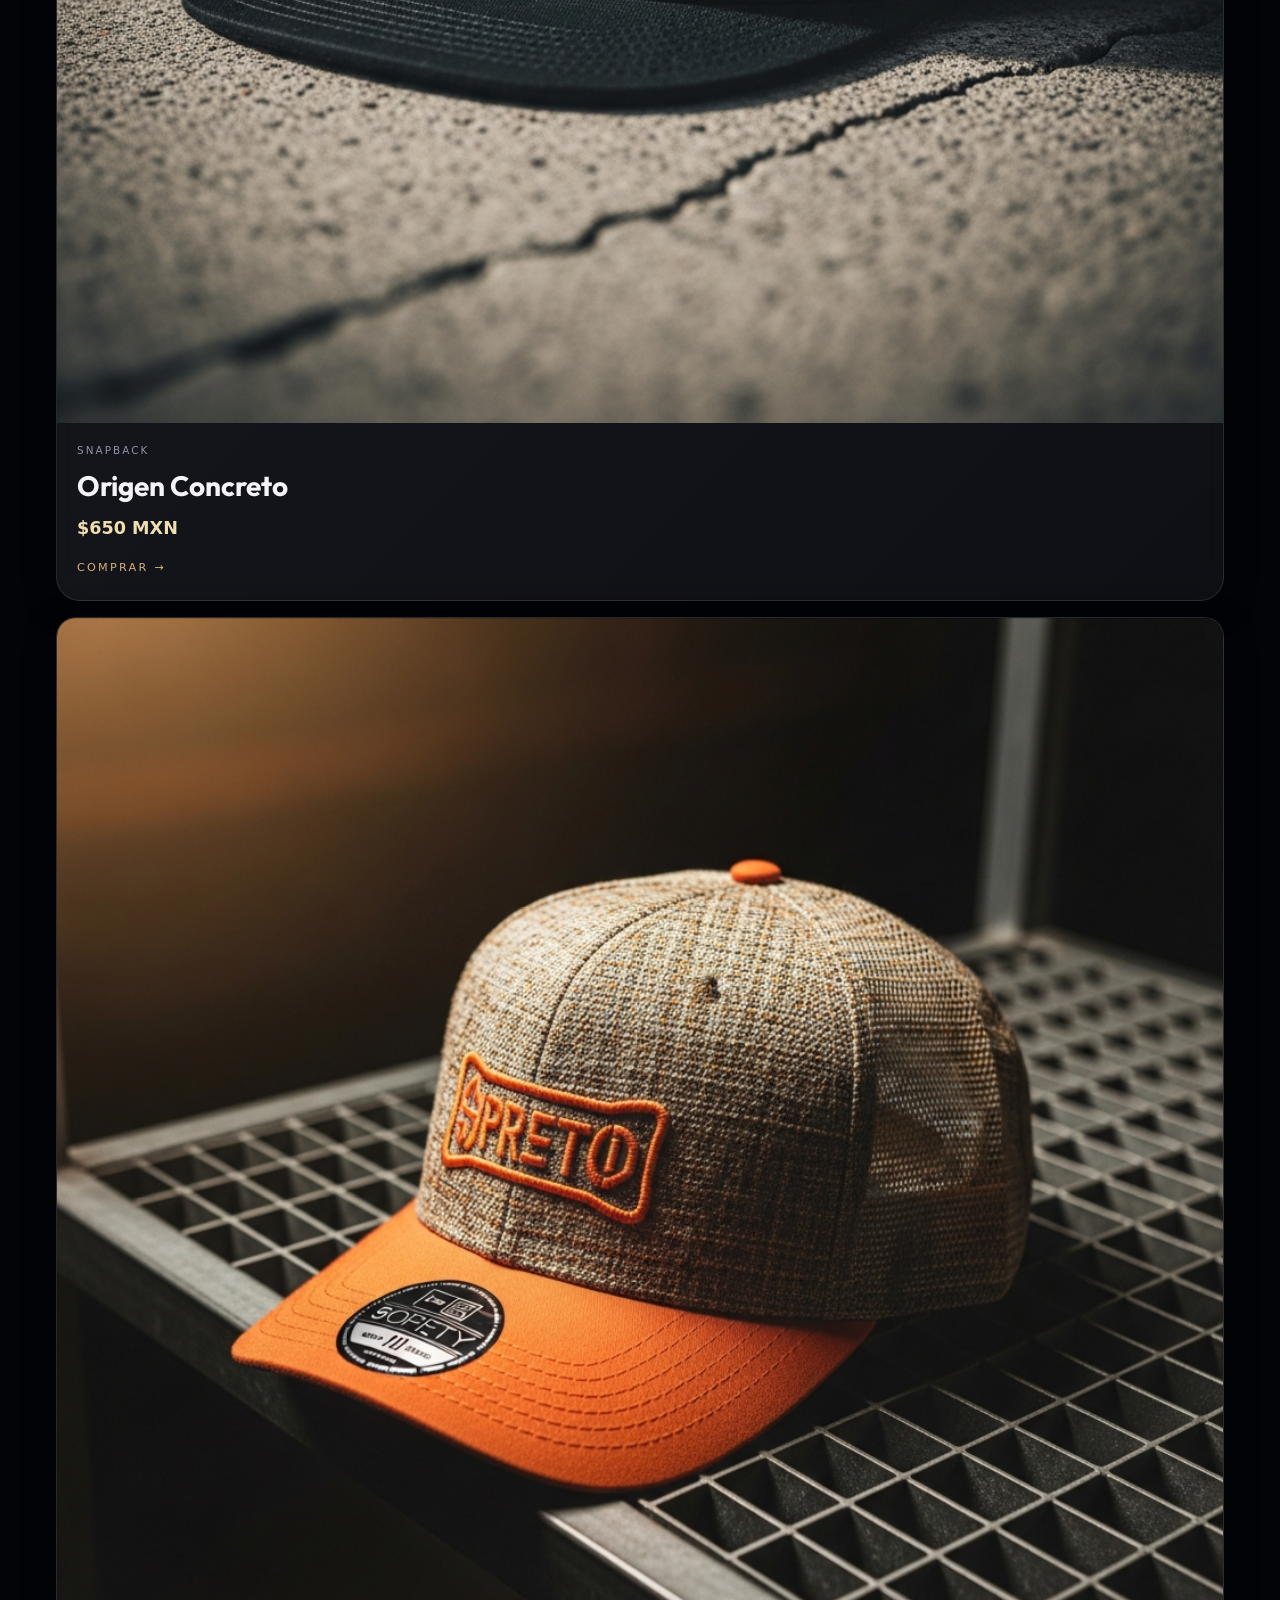
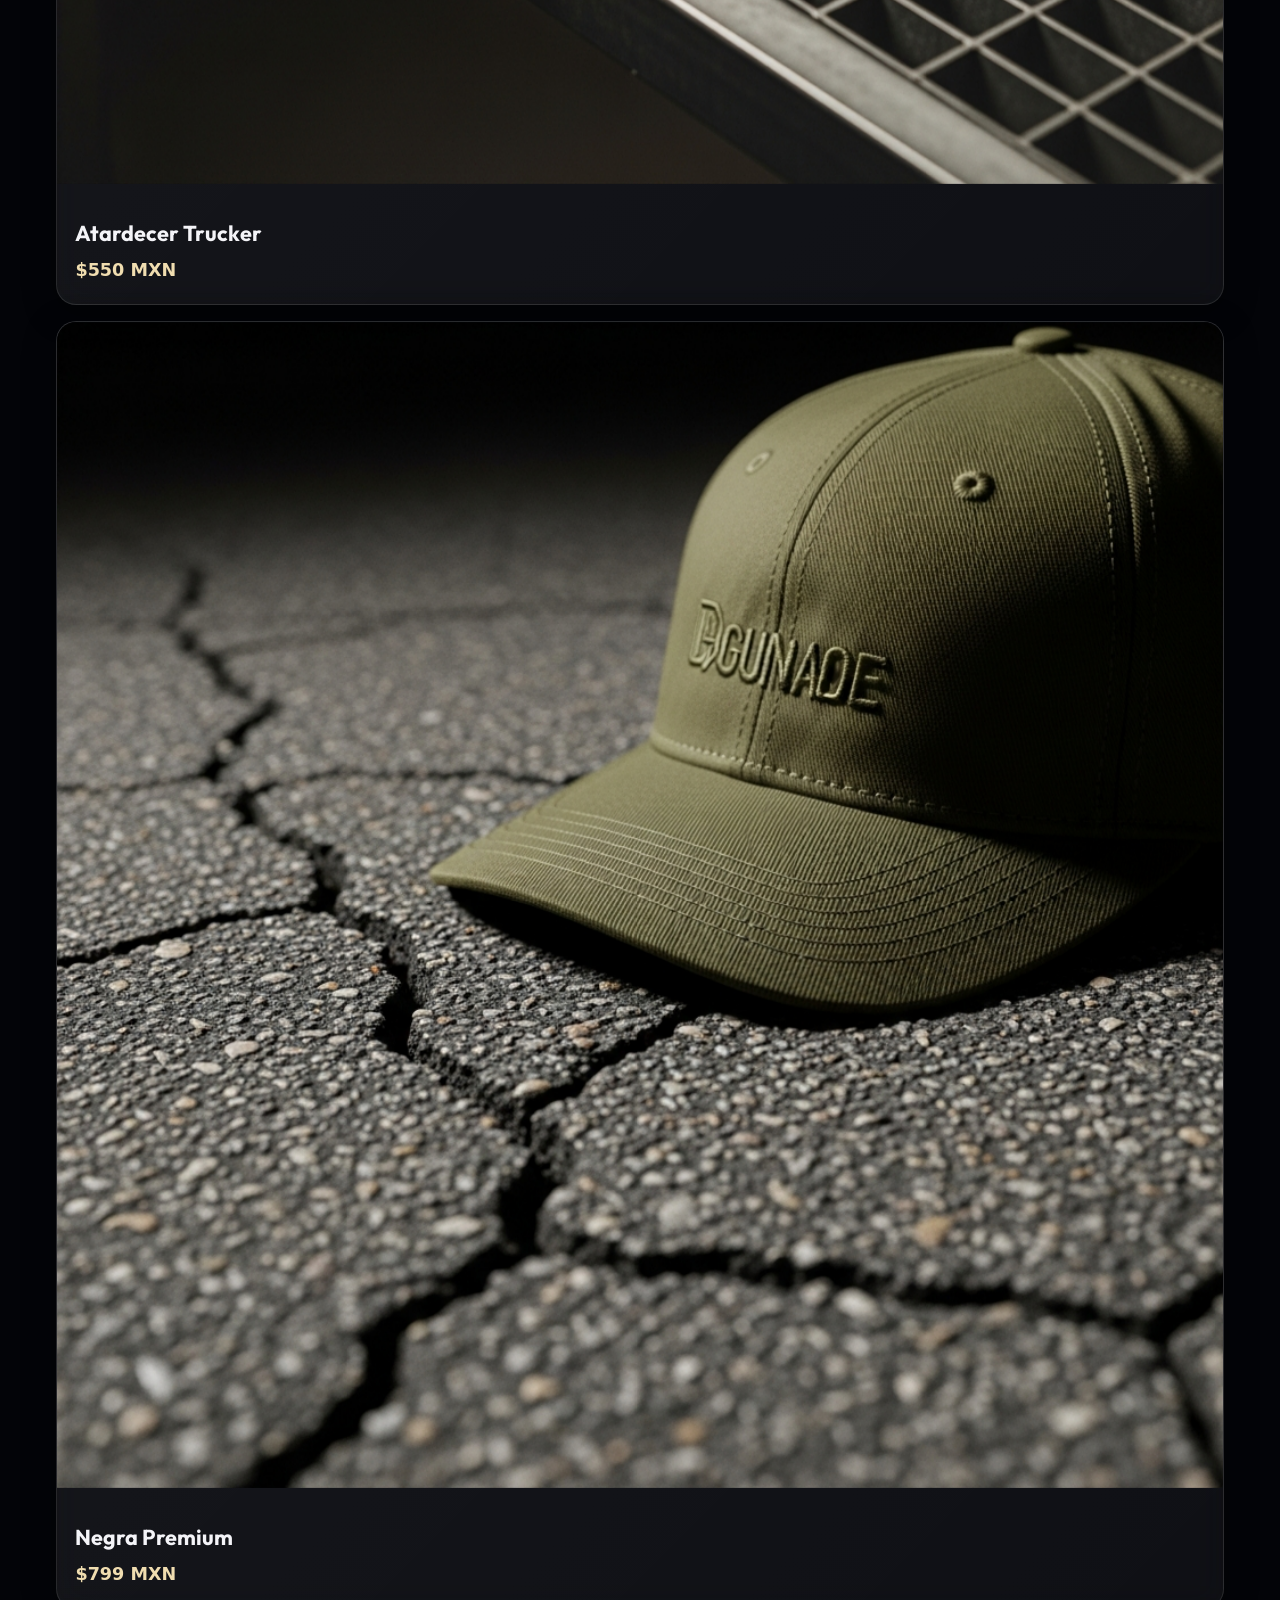
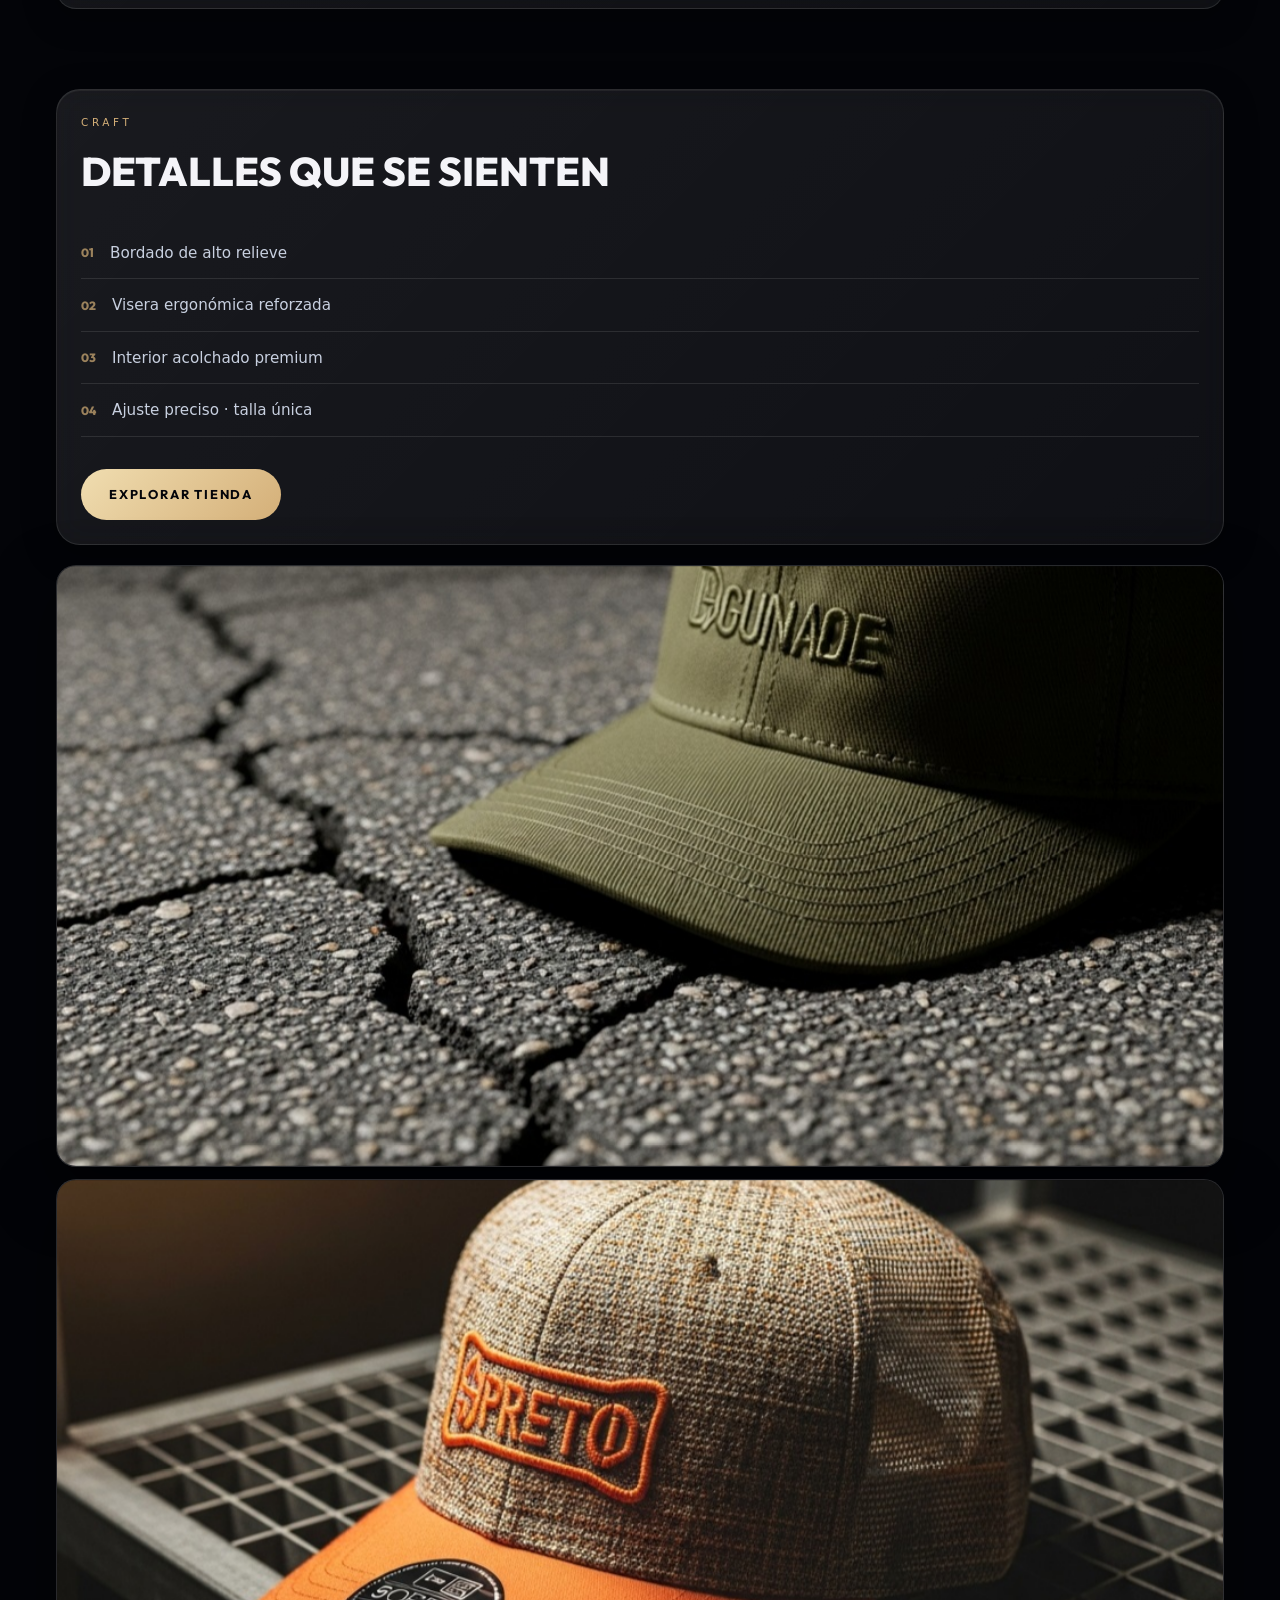
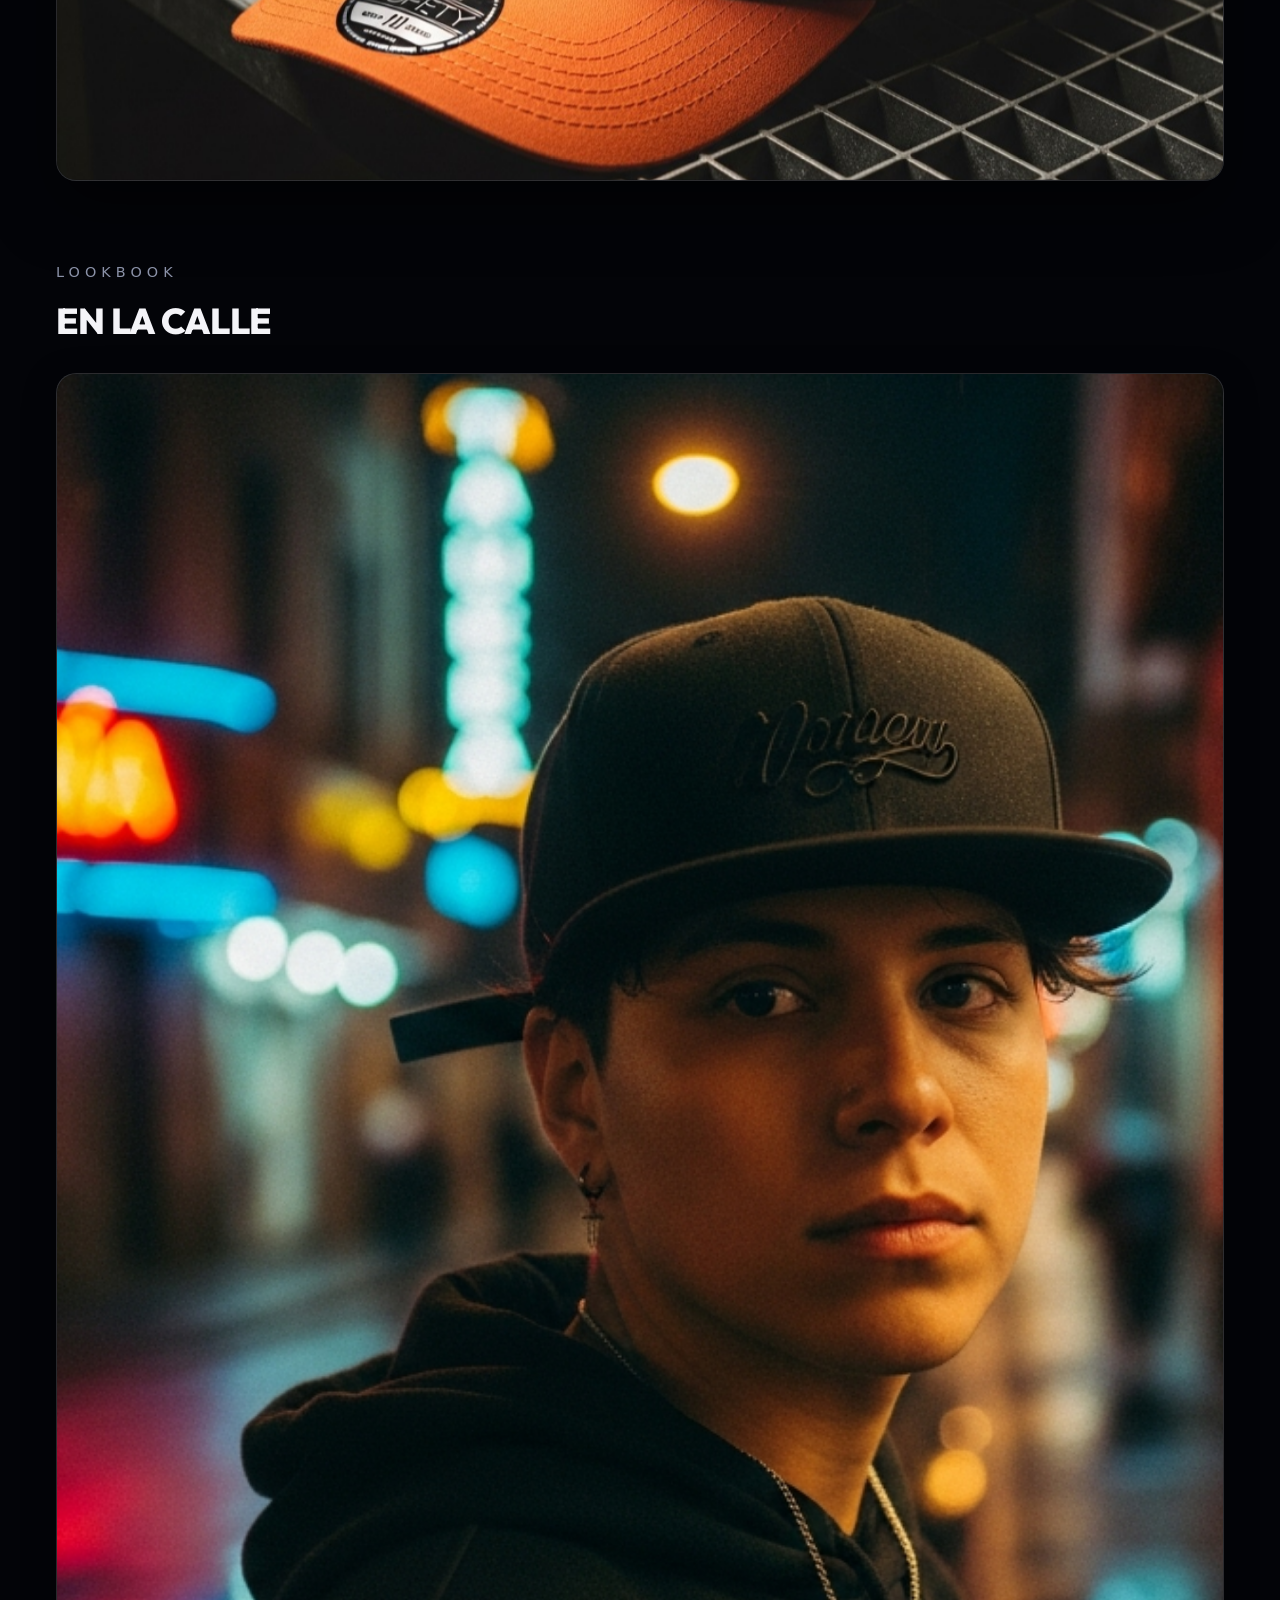
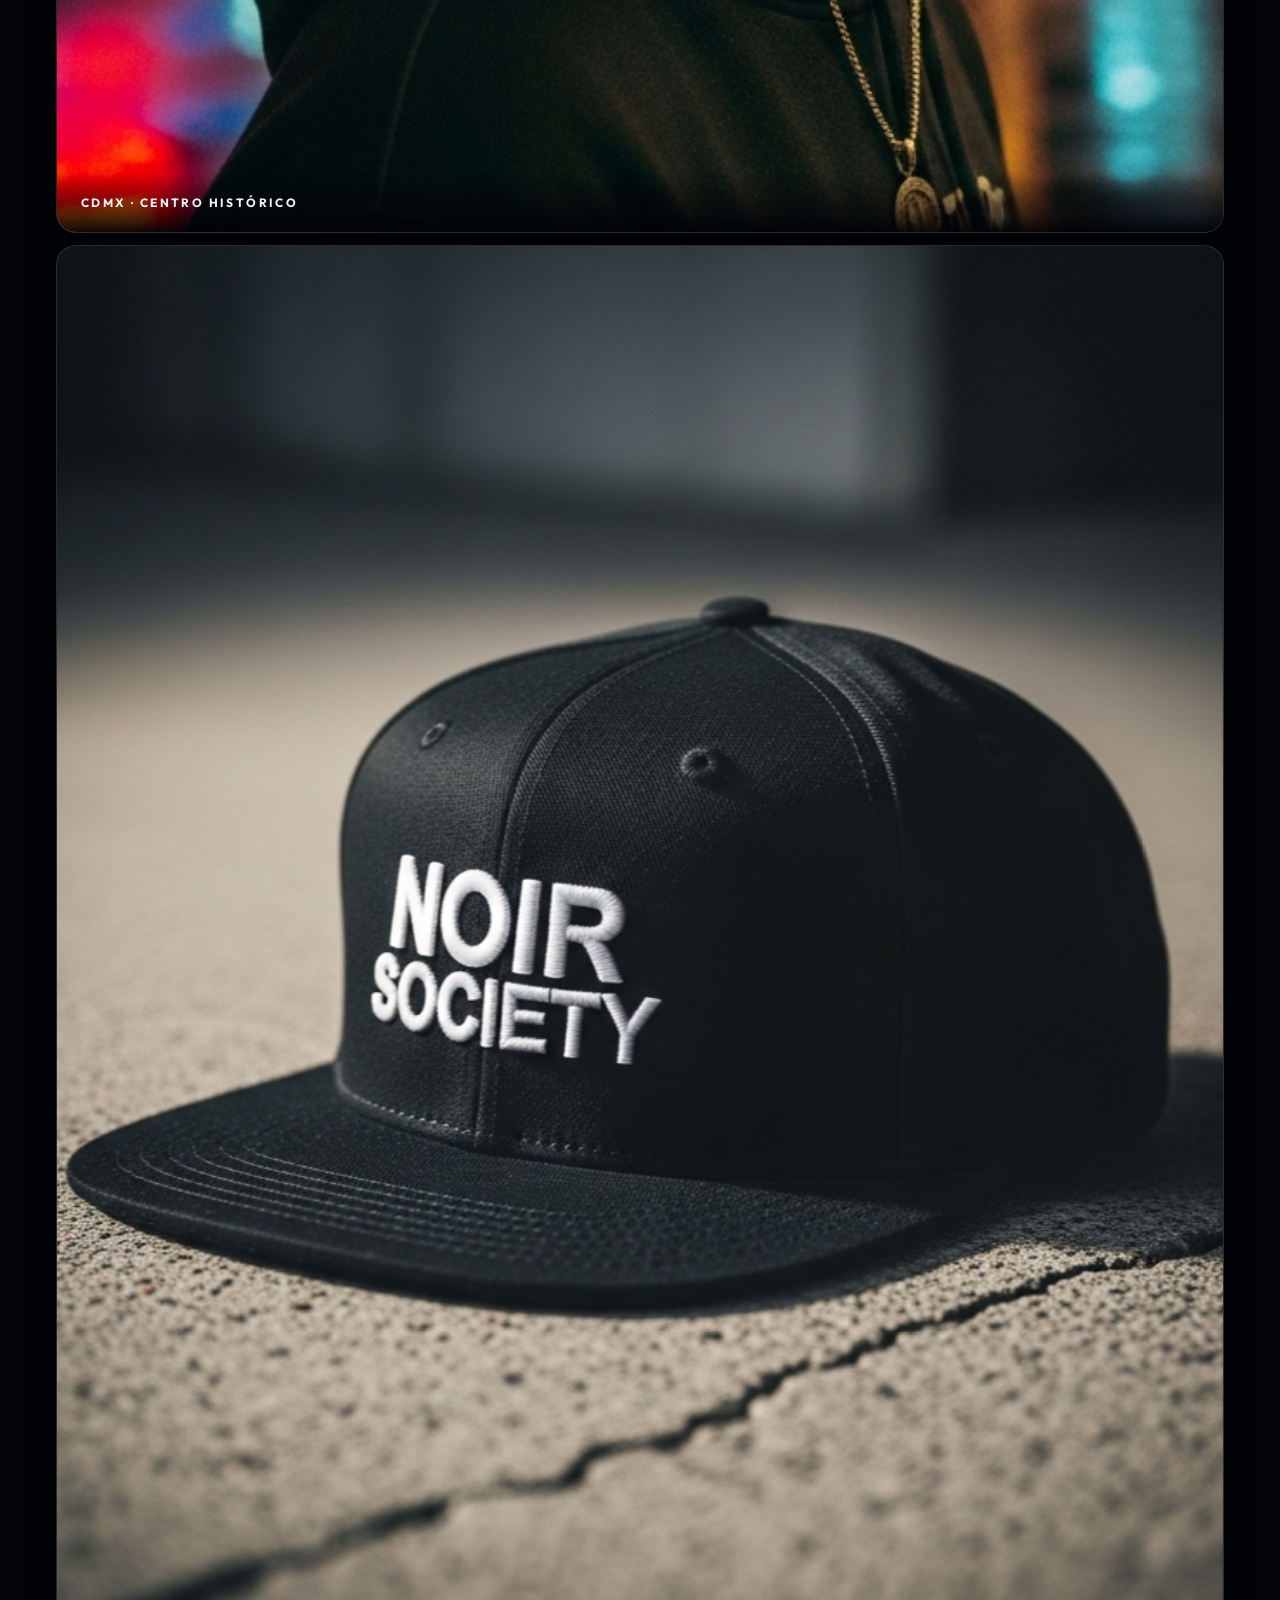
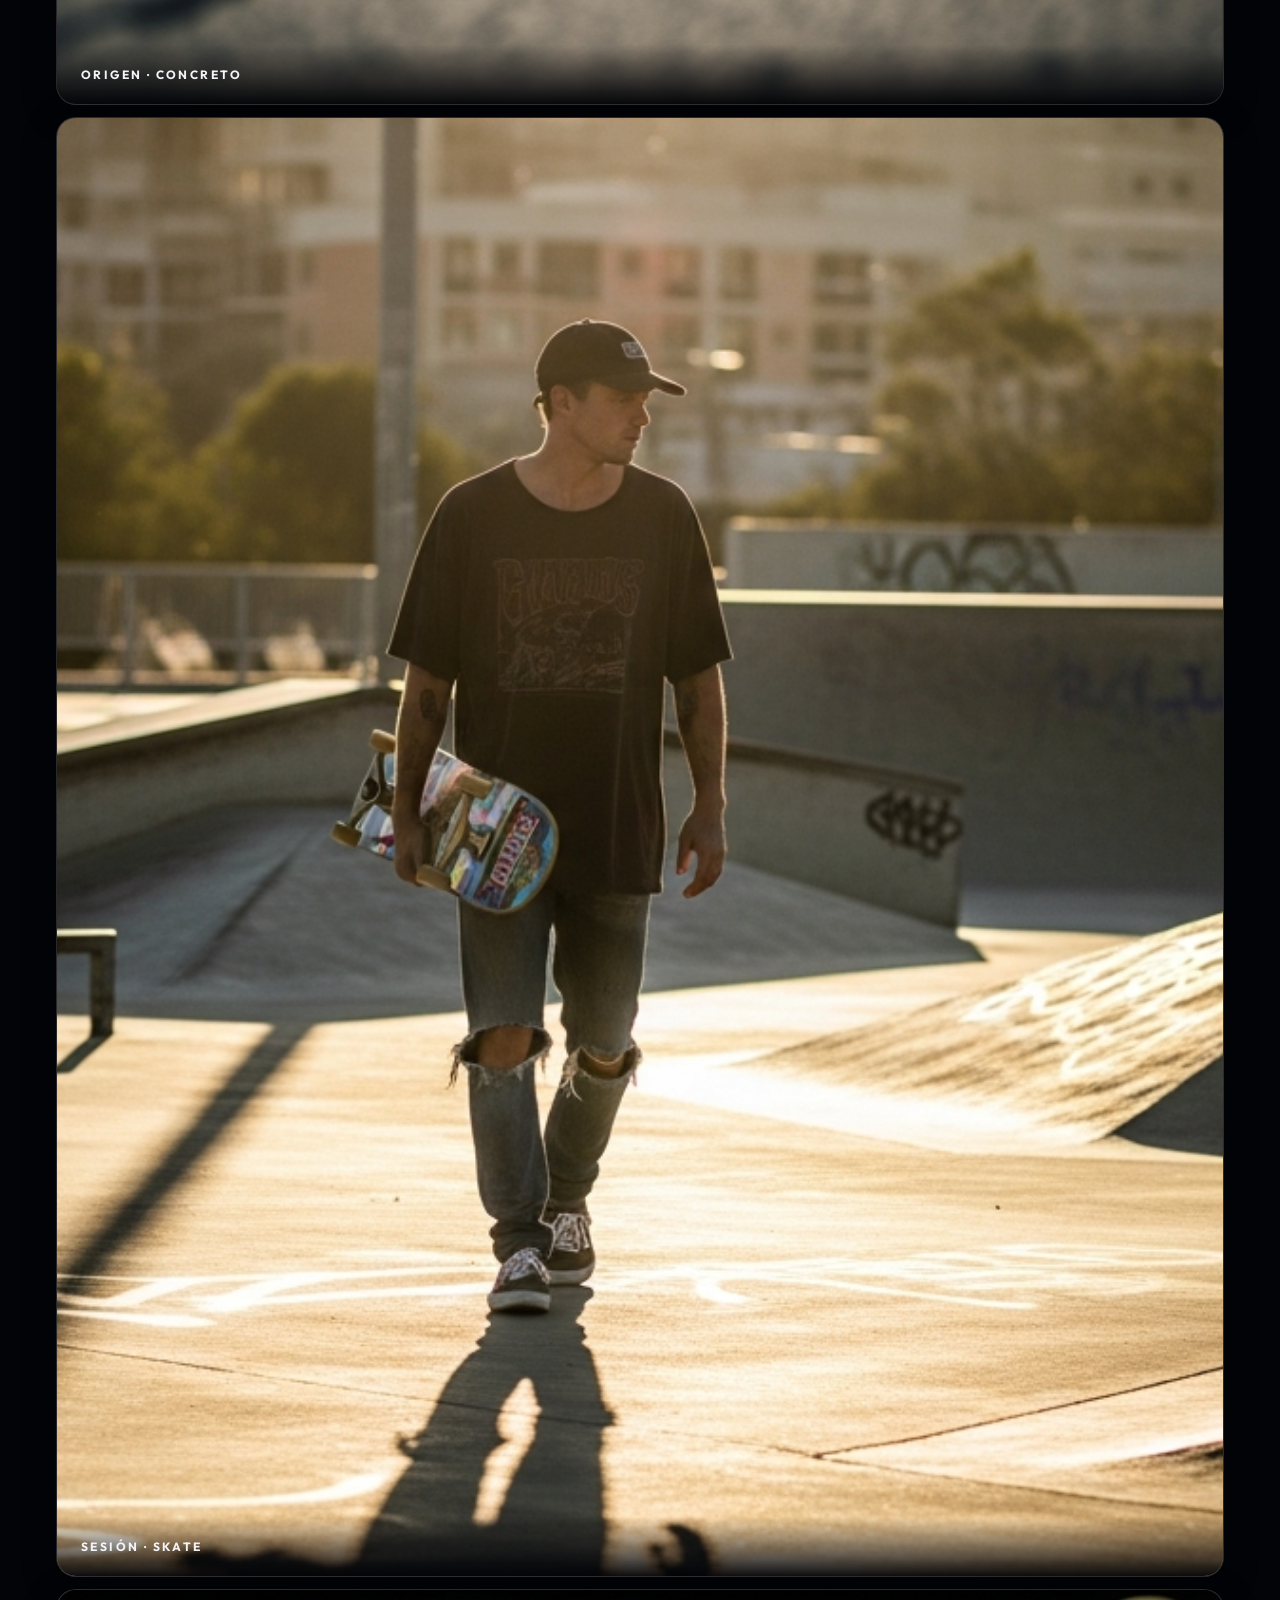
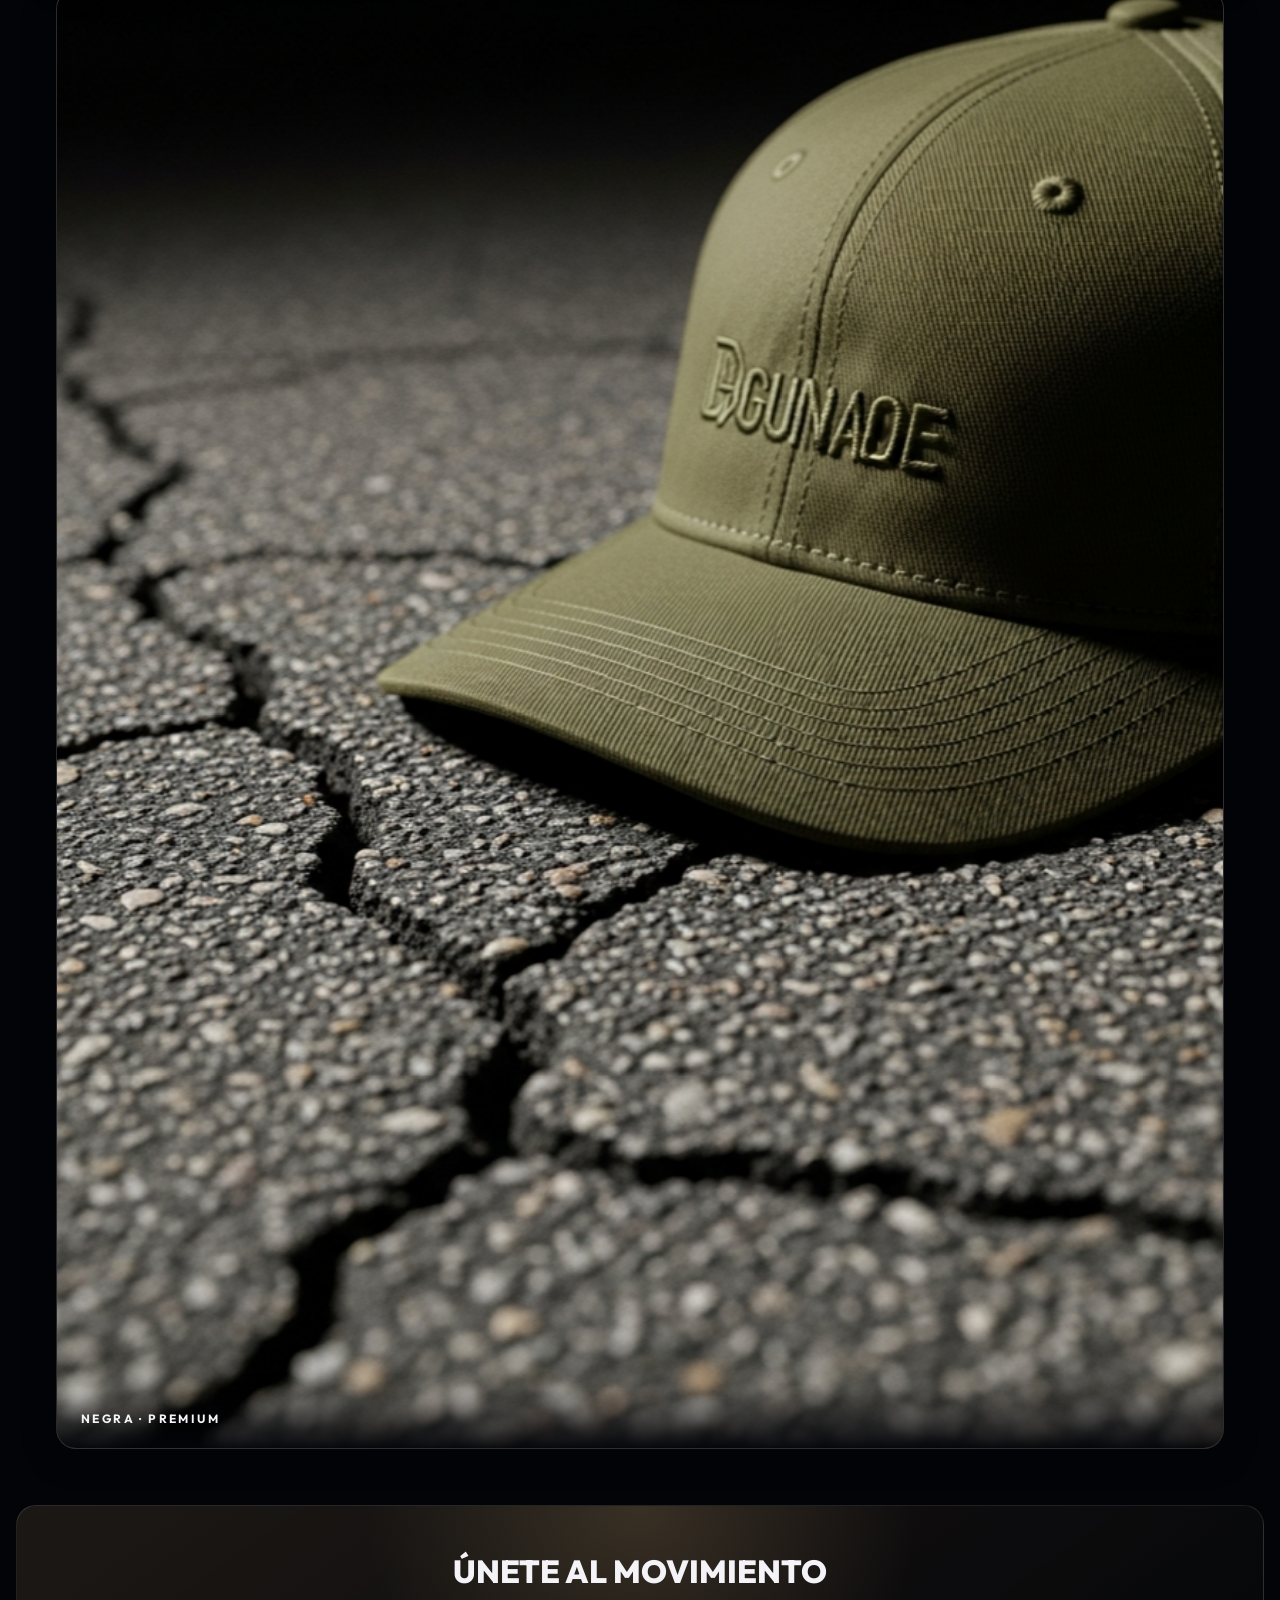
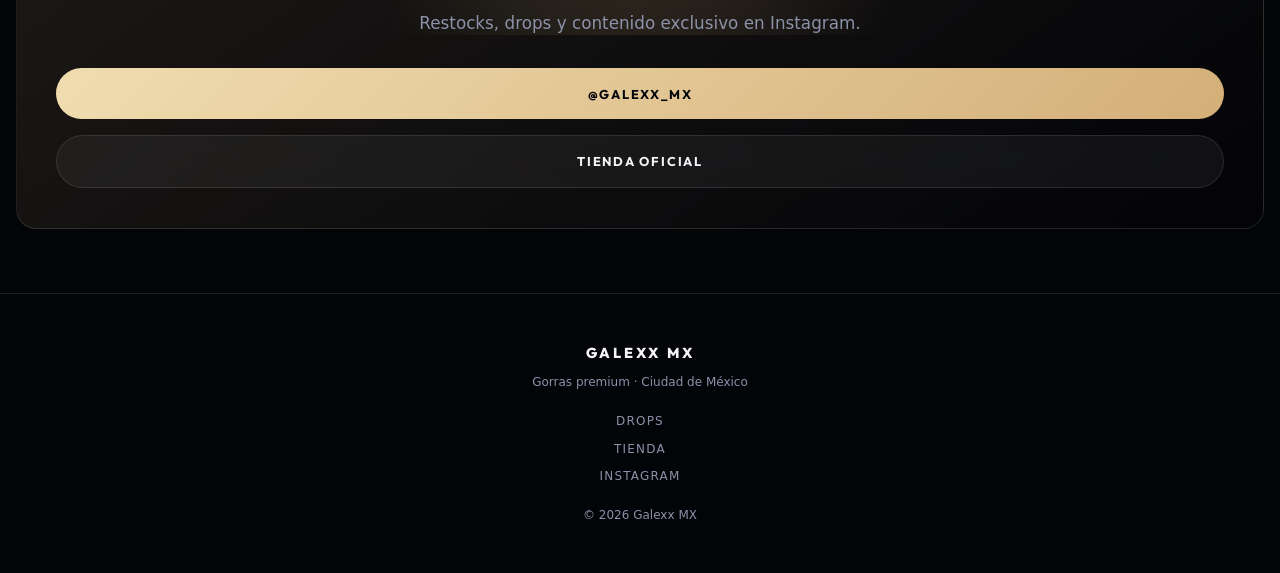
==== commit 62396f96: "Optimiza móvil: nav, layouts rotos, imágenes HQ y menú hamburguesa en tienda Co-authored-by: Cursor " ====
--- a/index.html
+++ b/index.html
@@ -2,7 +2,7 @@
 <html lang="es">
   <head>
     <meta charset="UTF-8" />
-    <meta name="viewport" content="width=device-width, initial-scale=1.0" />
+    <meta name="viewport" content="width=device-width, initial-scale=1.0, viewport-fit=cover" />
     <title>Galexx MX — Gorras Premium</title>
     <meta name="description" content="Gorras premium de edición limitada. Hechas en CDMX." />
     <meta property="og:title" content="Galexx MX" />
@@ -13,6 +13,7 @@
     <link rel="preload" as="image" href="hero.png" />
     <link rel="stylesheet" href="assets/galexx.css" />
     <link rel="stylesheet" href="assets/galexx-premium.css" />
+    <link rel="stylesheet" href="assets/mobile.css" />
   </head>
   <body>
     <div class="grain" aria-hidden="true"></div>
@@ -37,14 +38,15 @@
     <header class="nav">
       <div class="nav__inner">
         <a href="#" class="nav__brand">GALEXX<span>MX</span></a>
-        <ul class="nav__links">
+        <ul class="nav__links" id="navLinks">
           <li><a href="#drops">Drops</a></li>
           <li><a href="#craft">Calidad</a></li>
           <li><a href="#lookbook">Lookbook</a></li>
           <li><a href="store.html">Tienda</a></li>
+          <li class="nav__mobile-cta"><a href="store.html">Comprar ahora</a></li>
         </ul>
-        <a href="store.html" class="nav__cta">Comprar</a>
-        <button type="button" class="nav__burger" aria-label="Menú">
+        <a href="store.html" class="nav__cta nav__cta--desk">Comprar</a>
+        <button type="button" class="nav__burger" id="navBurger" aria-label="Menú" aria-expanded="false" aria-controls="navLinks">
           <svg width="24" height="24" fill="none" stroke="currentColor" stroke-width="2"><path d="M4 7h16M4 12h16M4 17h16"/></svg>
         </button>
       </div>
@@ -60,7 +62,7 @@
     <section class="hero-cine">
       <div class="hero-cine__bg img-wrap">
         <picture>
-          <source srcset="hero.png" type="image/png" />
+          <source srcset="hero.png" type="image/png" media="(min-width: 769px)" />
           <img src="images/hero-hq.jpg" alt="" class="hero-cine__bg-img is-loaded" width="1408" height="768" fetchpriority="high" decoding="async" />
         </picture>
       </div>
@@ -112,7 +114,7 @@
           <a href="store.html" class="bento__featured glass glass--shimmer">
             <div class="bento__img img-wrap">
               <picture>
-                <source srcset="cap1.png" type="image/png" />
+                <source srcset="cap1.png" type="image/png" media="(min-width: 769px)" />
                 <img src="images/cap1-hq.jpg" alt="Origen Concreto" width="1024" height="1024" loading="lazy" decoding="async" class="is-loaded" />
               </picture>
               <span class="bento__tag">Más vendida</span>
@@ -127,7 +129,7 @@
           <a href="store.html" class="bento__card glass">
             <div class="bento__img img-wrap">
               <picture>
-                <source srcset="cap2.png" type="image/png" />
+                <source srcset="cap2.png" type="image/png" media="(min-width: 769px)" />
                 <img data-src="images/cap2-hq.jpg" data-png="cap2.png" alt="Atardecer Trucker" width="1024" height="1024" decoding="async" />
               </picture>
             </div>
@@ -139,7 +141,7 @@
           <a href="store.html" class="bento__card glass">
             <div class="bento__img img-wrap">
               <picture>
-                <source srcset="cap3.png" type="image/png" />
+                <source srcset="cap3.png" type="image/png" media="(min-width: 769px)" />
                 <img data-src="images/cap3-hq.jpg" data-png="cap3.png" alt="Negra Premium" width="1024" height="1024" decoding="async" />
               </picture>
             </div>
@@ -190,28 +192,28 @@
       <div class="lookbook-masonry wrap">
         <figure class="lookbook-masonry__item lookbook-masonry__item--tall reveal glass">
           <picture>
-            <source srcset="lifestyle1.png" type="image/png" />
+            <source srcset="lifestyle1.png" type="image/png" media="(min-width: 769px)" />
             <img data-src="images/lifestyle1-hq.jpg" alt="CDMX" width="1408" height="768" decoding="async" />
           </picture>
           <figcaption>CDMX · Centro Histórico</figcaption>
         </figure>
         <figure class="lookbook-masonry__item reveal reveal--delay-1 glass">
           <picture>
-            <source srcset="cap1.png" type="image/png" />
+            <source srcset="cap1.png" type="image/png" media="(min-width: 769px)" />
             <img data-src="images/cap1-hq.jpg" alt="Producto" width="1024" height="1024" decoding="async" />
           </picture>
           <figcaption>Origen · Concreto</figcaption>
         </figure>
         <figure class="lookbook-masonry__item reveal reveal--delay-2 glass">
           <picture>
-            <source srcset="lifestyle2.png" type="image/png" />
+            <source srcset="lifestyle2.png" type="image/png" media="(min-width: 769px)" />
             <img data-src="images/lifestyle2-hq.jpg" alt="Sesión" width="1408" height="768" decoding="async" />
           </picture>
           <figcaption>Sesión · Skate</figcaption>
         </figure>
         <figure class="lookbook-masonry__item lookbook-masonry__item--wide reveal reveal--delay-3 glass">
           <picture>
-            <source srcset="cap3.png" type="image/png" />
+            <source srcset="cap3.png" type="image/png" media="(min-width: 769px)" />
             <img data-src="images/cap3-hq.jpg" alt="Premium" width="1024" height="1024" decoding="async" />
           </picture>
           <figcaption>Negra · Premium</figcaption>
--- a/assets/galexx.css
+++ b/assets/galexx.css
@@ -272,6 +272,11 @@
   color: var(--text);
   cursor: pointer;
   padding: 0.5rem;
+}
+
+.nav__mobile-cta {
+  display: none;
+  list-style: none;
 }
 
 /* Hero */
--- a/assets/galexx-premium.css
+++ b/assets/galexx-premium.css
@@ -454,25 +454,4 @@
 
 .intro__media { opacity: 0.85; }
 
-@media (max-width: 900px) {
-  .hero-cine__content { grid-template-columns: 1fr; }
-  .hero-cine__thumbs {
-    flex-direction: row;
-    flex-wrap: wrap;
-    justify-content: center;
-  }
-  .bento { grid-template-columns: 1fr; }
-  .bento__featured { grid-row: span 1; }
-  .bento__featured .bento__img { min-height: 280px; }
-  .craft-grid { grid-template-columns: 1fr; }
-  .craft-grid__visual { min-height: 320px; }
-  .lookbook-masonry {
-    grid-template-columns: 1fr 1fr;
-    grid-auto-rows: 180px;
-  }
-  .lookbook-masonry__item,
-  .lookbook-masonry__item--tall,
-  .lookbook-masonry__item--wide { grid-column: span 1; grid-row: span 1; }
-  .sec-head__right { text-align: left; }
-  .footer--rich .footer__inner { grid-template-columns: 1fr; }
-}
+/* Mobile: ver assets/mobile.css */
--- a/assets/mobile.css
+++ b/assets/mobile.css
@@ -0,0 +1,470 @@
+/* Mobile-first overrides — Galexx MX */
+
+html {
+  overflow-x: hidden;
+  -webkit-text-size-adjust: 100%;
+}
+
+body {
+  overflow-x: hidden;
+  padding-bottom: calc(5rem + env(safe-area-inset-bottom, 0px));
+}
+
+.wrap {
+  padding-left: max(1rem, env(safe-area-inset-left, 0px));
+  padding-right: max(1rem, env(safe-area-inset-right, 0px));
+}
+
+/* Nav */
+.nav {
+  padding: 0.65rem max(0.75rem, env(safe-area-inset-left));
+  padding-right: max(0.75rem, env(safe-area-inset-right));
+}
+
+.nav__inner {
+  position: relative;
+  max-width: 100%;
+}
+
+.nav__brand {
+  font-size: 0.8rem;
+  letter-spacing: 0.18em;
+  z-index: 2;
+}
+
+.nav__cta--desk {
+  display: none !important;
+}
+
+.nav__burger {
+  display: flex !important;
+  align-items: center;
+  justify-content: center;
+  z-index: 2;
+  min-width: 44px;
+  min-height: 44px;
+}
+
+.nav__links {
+  display: none;
+  position: absolute;
+  top: calc(100% + 10px);
+  left: 0;
+  right: 0;
+  flex-direction: column;
+  align-items: stretch;
+  gap: 0.15rem;
+  padding: 0.85rem;
+  border-radius: 16px;
+  background: rgba(8, 10, 18, 0.98);
+  backdrop-filter: blur(24px);
+  -webkit-backdrop-filter: blur(24px);
+  border: 1px solid var(--border);
+  box-shadow: 0 20px 50px rgba(0, 0, 0, 0.6);
+  z-index: 1001;
+}
+
+.nav__links.is-open {
+  display: flex;
+}
+
+.nav__links a {
+  display: block;
+  padding: 0.85rem 1rem;
+  font-size: 0.75rem;
+  text-align: center;
+  border-radius: 12px;
+}
+
+.nav__links a:active {
+  background: var(--glass-strong);
+}
+
+.nav__mobile-cta {
+  display: block !important;
+  margin-top: 0.35rem;
+  padding-top: 0.35rem;
+  border-top: 1px solid var(--border);
+}
+
+.nav__mobile-cta a {
+  background: linear-gradient(135deg, var(--gold-bright), var(--gold)) !important;
+  color: var(--bg) !important;
+  font-weight: 700;
+}
+
+body.is-nav-open {
+  overflow: hidden;
+}
+
+body.is-nav-open .nav__burger {
+  color: var(--gold);
+}
+
+/* Marquee */
+.marquee {
+  margin-top: 3.5rem;
+  padding: 0.65rem 0;
+}
+
+.marquee__track {
+  font-size: 0.6rem;
+  letter-spacing: 0.25em;
+  gap: 1.25rem;
+}
+
+/* Hero */
+.hero-cine {
+  min-height: auto;
+  padding-bottom: 2rem;
+  margin-bottom: 0;
+}
+
+.hero-cine__bg img,
+.hero-cine__bg-img {
+  object-position: center 20%;
+  transform: none;
+}
+
+.hero-cine__veil {
+  background: linear-gradient(
+    180deg,
+    rgba(3, 4, 8, 0.4) 0%,
+    rgba(3, 4, 8, 0.85) 55%,
+    rgba(3, 4, 8, 1) 100%
+  );
+}
+
+.hero-cine__content {
+  grid-template-columns: 1fr;
+  gap: 1.25rem;
+  padding-top: 1rem;
+  padding-bottom: 1rem;
+  align-items: stretch;
+}
+
+.hero-cine__title {
+  font-size: clamp(2.25rem, 10.5vw, 3.25rem);
+}
+
+.hero-cine__sub {
+  font-size: 0.95rem;
+  max-width: none;
+  margin-bottom: 1.25rem;
+}
+
+.hero-cine__stats {
+  gap: 0.5rem;
+  margin-bottom: 1.25rem;
+  padding: 1rem 0;
+}
+
+.hero-cine__stats > div {
+  flex: 1;
+  text-align: center;
+  min-width: 0;
+}
+
+.hero-cine__stats strong {
+  font-size: 1.35rem;
+}
+
+.hero-cine__stats span {
+  font-size: 0.55rem;
+  letter-spacing: 0.12em;
+}
+
+.hero-cine__actions {
+  flex-direction: column;
+  width: 100%;
+}
+
+.hero-cine__actions .btn {
+  width: 100%;
+  justify-content: center;
+  padding: 1rem 1.25rem;
+}
+
+.hero-cine__thumbs {
+  flex-direction: row;
+  flex-wrap: nowrap;
+  overflow-x: auto;
+  -webkit-overflow-scrolling: touch;
+  gap: 0.5rem;
+  padding-bottom: 0.25rem;
+  margin: 0 -0.25rem;
+  scrollbar-width: none;
+}
+
+.hero-cine__thumbs::-webkit-scrollbar {
+  display: none;
+}
+
+.hero-cine__thumb {
+  flex: 0 0 auto;
+  padding: 0.5rem 0.85rem 0.5rem 0.5rem;
+}
+
+.hero-cine__thumb:hover {
+  transform: none;
+}
+
+.hero-cine__scroll {
+  display: none;
+}
+
+/* Sections */
+.section-drops,
+.section-craft,
+.section-lookbook {
+  padding: 2.5rem 0;
+}
+
+.sec-head {
+  flex-direction: column;
+  align-items: flex-start;
+  gap: 0.5rem;
+  margin-bottom: 1.5rem;
+}
+
+.sec-head h2 {
+  font-size: clamp(1.75rem, 8vw, 2.25rem);
+}
+
+.sec-head__right {
+  text-align: left;
+  max-width: none;
+  font-size: 0.85rem;
+}
+
+/* Bento — tarjetas apiladas */
+.bento {
+  grid-template-columns: 1fr;
+  gap: 1rem;
+}
+
+.bento__featured {
+  grid-row: auto;
+}
+
+.bento__featured .bento__img {
+  min-height: 0;
+  aspect-ratio: 1;
+  max-height: none;
+}
+
+.bento__card {
+  grid-template-columns: 1fr;
+  grid-template-rows: auto auto;
+  padding: 0;
+  overflow: hidden;
+}
+
+.bento__card .bento__img {
+  aspect-ratio: 1;
+  border-radius: 16px 16px 0 0;
+  width: 100%;
+}
+
+.bento__card .bento__info {
+  padding: 1rem 1.15rem 1.25rem;
+}
+
+.bento__info {
+  padding: 1.15rem 1.25rem 1.35rem;
+}
+
+/* Craft — sin absolute rotos */
+.craft-grid {
+  grid-template-columns: 1fr;
+  gap: 1.25rem;
+}
+
+.craft-grid__copy {
+  padding: 1.5rem;
+}
+
+.craft-grid__visual {
+  min-height: 0;
+  display: flex;
+  flex-direction: column;
+  gap: 0.75rem;
+}
+
+.craft-stack,
+.craft-stack--offset {
+  position: relative !important;
+  top: auto !important;
+  left: auto !important;
+  right: auto !important;
+  bottom: auto !important;
+  width: 100% !important;
+}
+
+/* Lookbook — columna única */
+.lookbook-masonry {
+  grid-template-columns: 1fr;
+  grid-auto-rows: auto;
+  gap: 0.75rem;
+}
+
+.lookbook-masonry__item,
+.lookbook-masonry__item--tall,
+.lookbook-masonry__item--wide {
+  grid-column: 1 !important;
+  grid-row: auto !important;
+  aspect-ratio: 4 / 5;
+  min-height: 260px;
+}
+
+.lookbook-masonry__item picture {
+  display: block;
+  position: absolute;
+  inset: 0;
+}
+
+.lookbook-masonry__item img {
+  opacity: 1;
+}
+
+/* CTA + footer */
+.cta-premium {
+  margin: 1rem;
+  padding: 2.5rem 1.25rem;
+  border-radius: 20px;
+}
+
+.cta-premium h2 {
+  font-size: clamp(1.6rem, 7vw, 2rem);
+}
+
+.cta-premium__actions {
+  flex-direction: column;
+  width: 100%;
+}
+
+.cta-premium__actions .btn {
+  width: 100%;
+}
+
+.footer--rich .footer__inner {
+  grid-template-columns: 1fr;
+  gap: 1.25rem;
+  text-align: center;
+}
+
+.footer__col {
+  align-items: center;
+}
+
+.fab-shop {
+  right: max(1rem, env(safe-area-inset-right));
+  bottom: max(1rem, env(safe-area-inset-bottom));
+  padding: 0.75rem 1.15rem;
+  font-size: 0.65rem;
+}
+
+/* Intro */
+.intro__logo {
+  font-size: clamp(2rem, 11vw, 3rem);
+  letter-spacing: 0.22em;
+  text-indent: 0.22em;
+}
+
+.intro__skip {
+  bottom: max(1rem, env(safe-area-inset-bottom));
+  right: max(1rem, env(safe-area-inset-right));
+  min-height: 44px;
+  padding: 0.75rem;
+}
+
+/* Tienda */
+.store-page {
+  padding-top: 4.5rem;
+}
+
+.store-hero {
+  padding: 1.5rem 1rem 1rem;
+}
+
+.store-hero h1 {
+  font-size: clamp(1.85rem, 9vw, 2.5rem);
+}
+
+.store-grid {
+  grid-template-columns: 1fr;
+  gap: 1rem;
+  padding-bottom: calc(5rem + env(safe-area-inset-bottom));
+}
+
+.store-card__buy {
+  min-height: 48px;
+  font-size: 0.75rem;
+}
+
+.cart-fab {
+  right: max(1rem, env(safe-area-inset-right));
+  bottom: max(1rem, env(safe-area-inset-bottom));
+  left: max(1rem, env(safe-area-inset-left));
+  width: auto;
+  justify-content: center;
+}
+
+/* Imágenes lazy visibles en lookbook/bento */
+.bento__img img,
+.lookbook-masonry__item img {
+  min-height: 100%;
+}
+
+.img-wrap img[data-src] {
+  min-height: 120px;
+}
+
+/* Menos blur pesado en móvil */
+.glass {
+  backdrop-filter: blur(16px) saturate(1.2);
+  -webkit-backdrop-filter: blur(16px) saturate(1.2);
+}
+
+.ambient__orb {
+  opacity: 0.25;
+}
+
+/* Desktop: restaurar nav CTA escritorio */
+@media (min-width: 901px) {
+  body {
+    padding-bottom: 0;
+  }
+
+  .nav__cta--desk {
+    display: inline-flex !important;
+  }
+
+  .nav__burger {
+    display: none !important;
+  }
+
+  .nav__links {
+    display: flex !important;
+    position: static;
+    flex-direction: row;
+    padding: 0;
+    background: transparent;
+    border: none;
+    box-shadow: none;
+    backdrop-filter: none;
+  }
+
+  .nav__links a {
+    padding: 0.5rem 0.85rem;
+    text-align: left;
+  }
+
+  .nav__mobile-cta {
+    display: none !important;
+  }
+
+  .store-grid {
+    grid-template-columns: repeat(auto-fill, minmax(260px, 1fr));
+  }
+}
